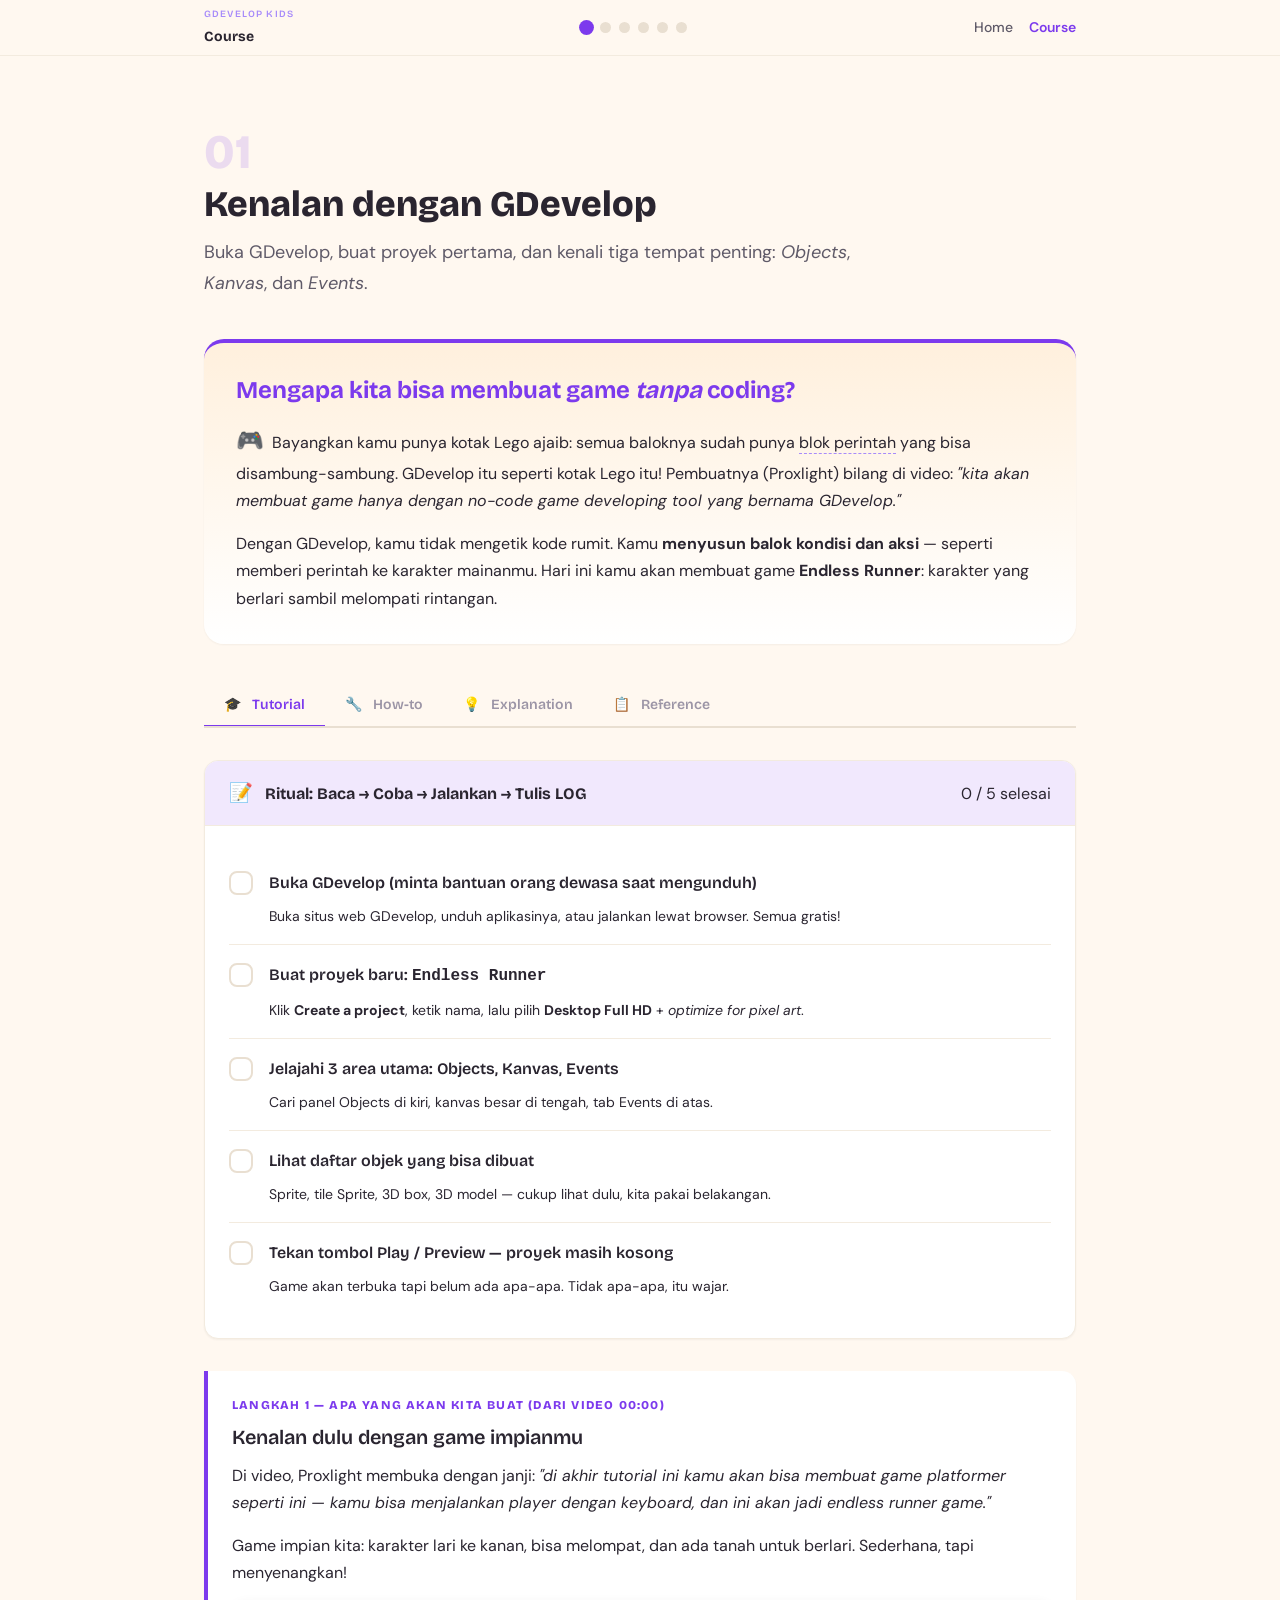
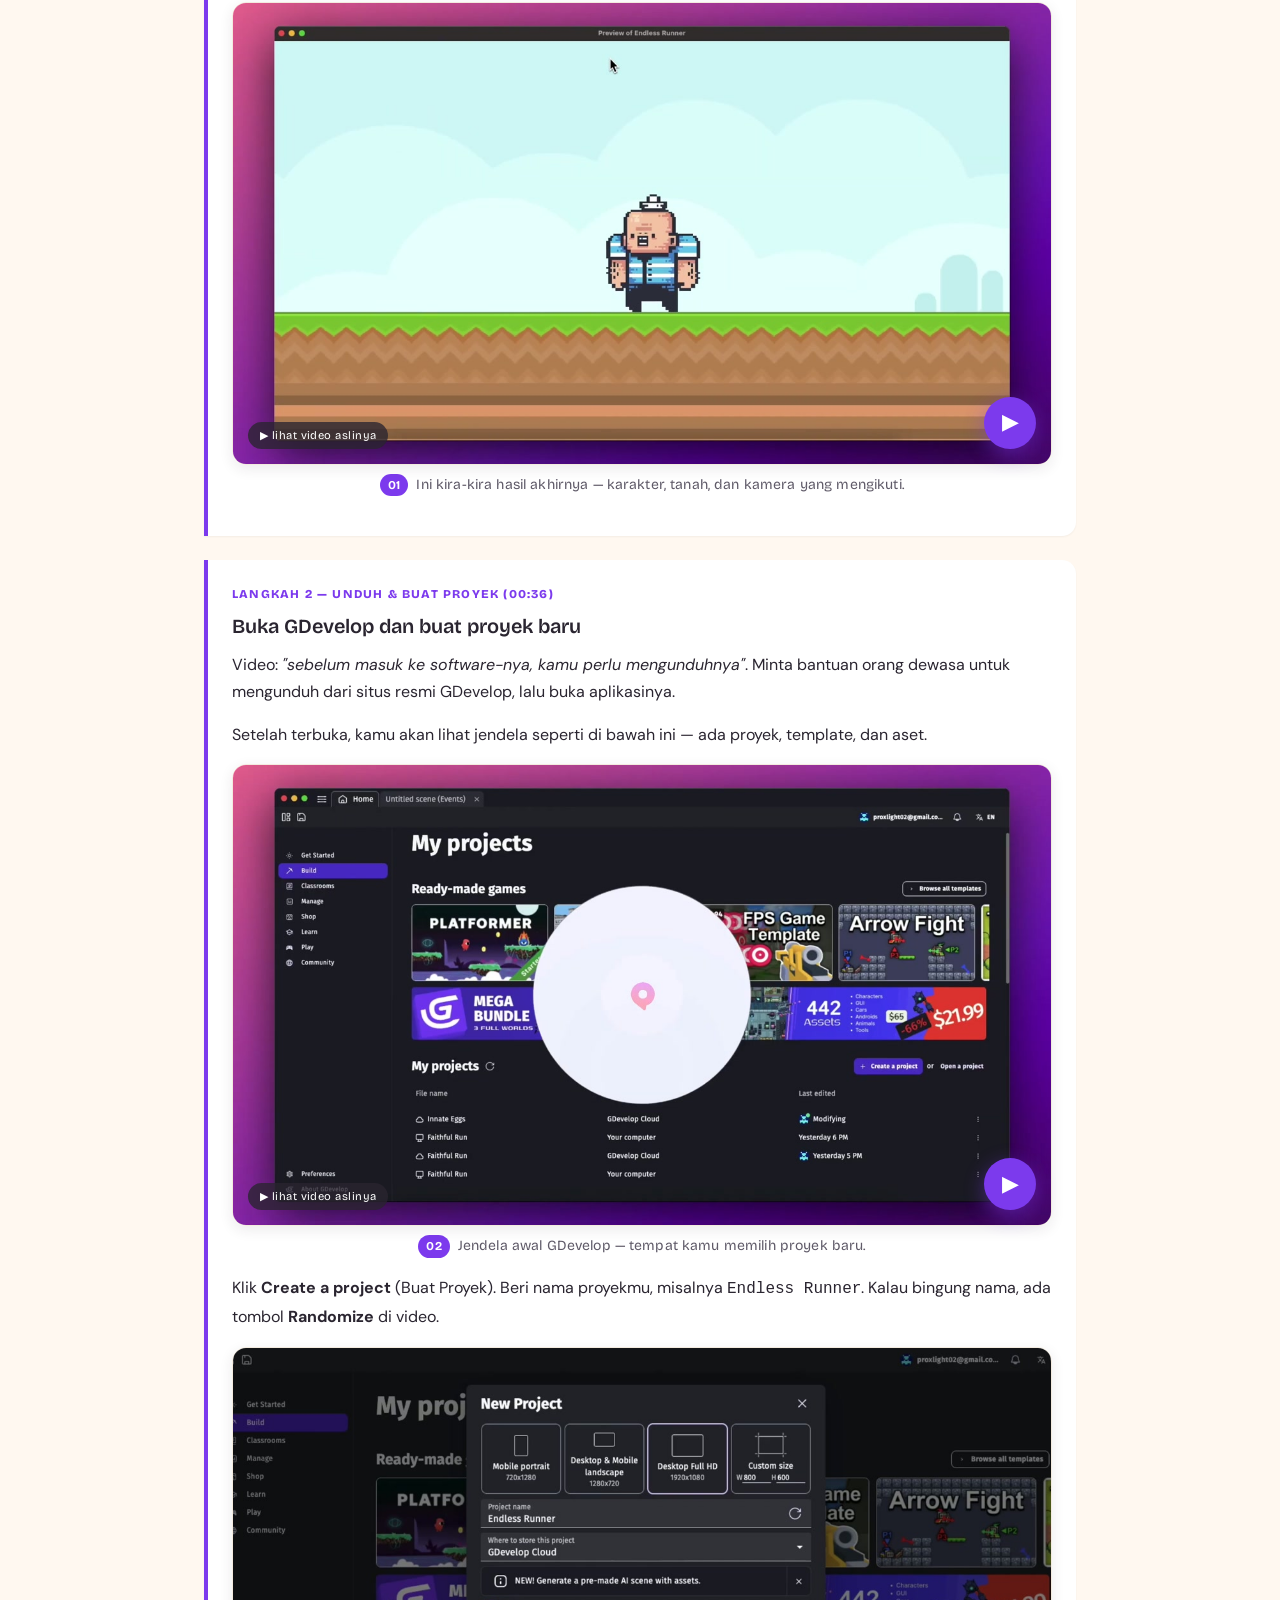
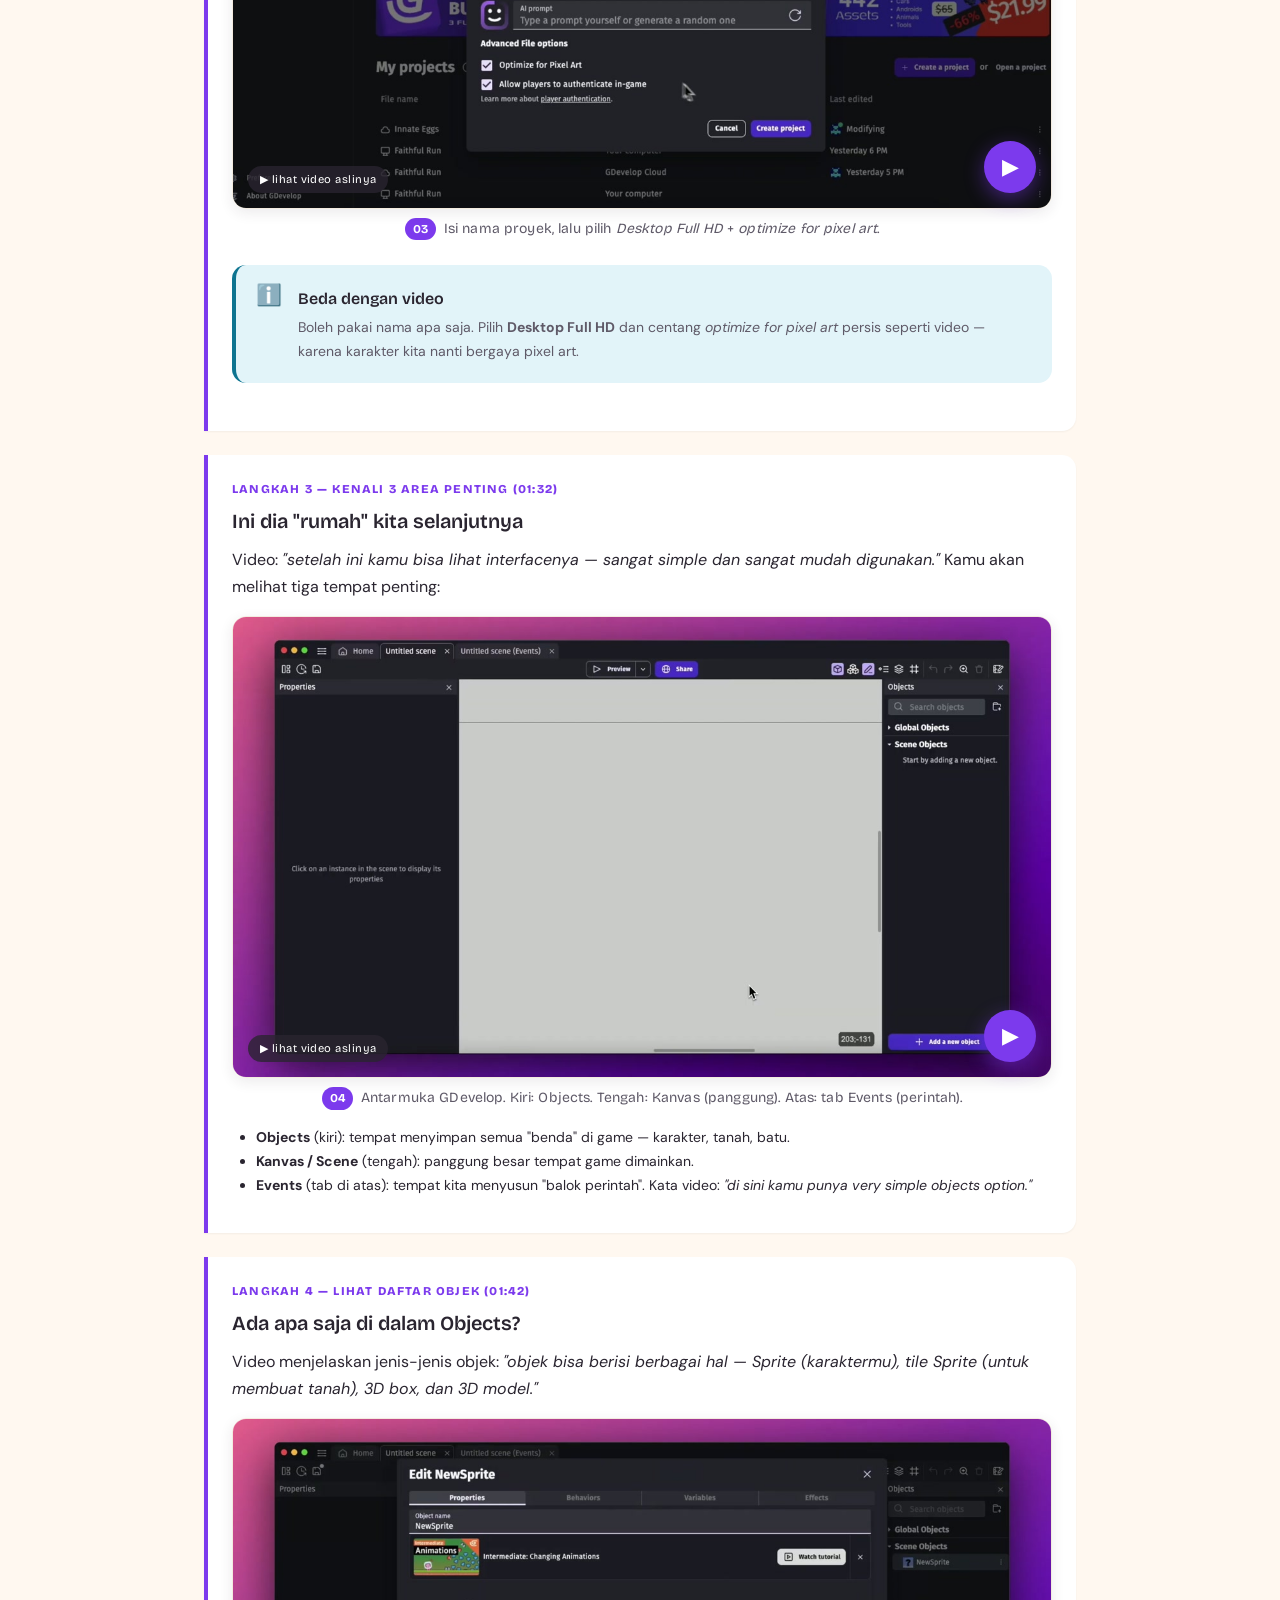
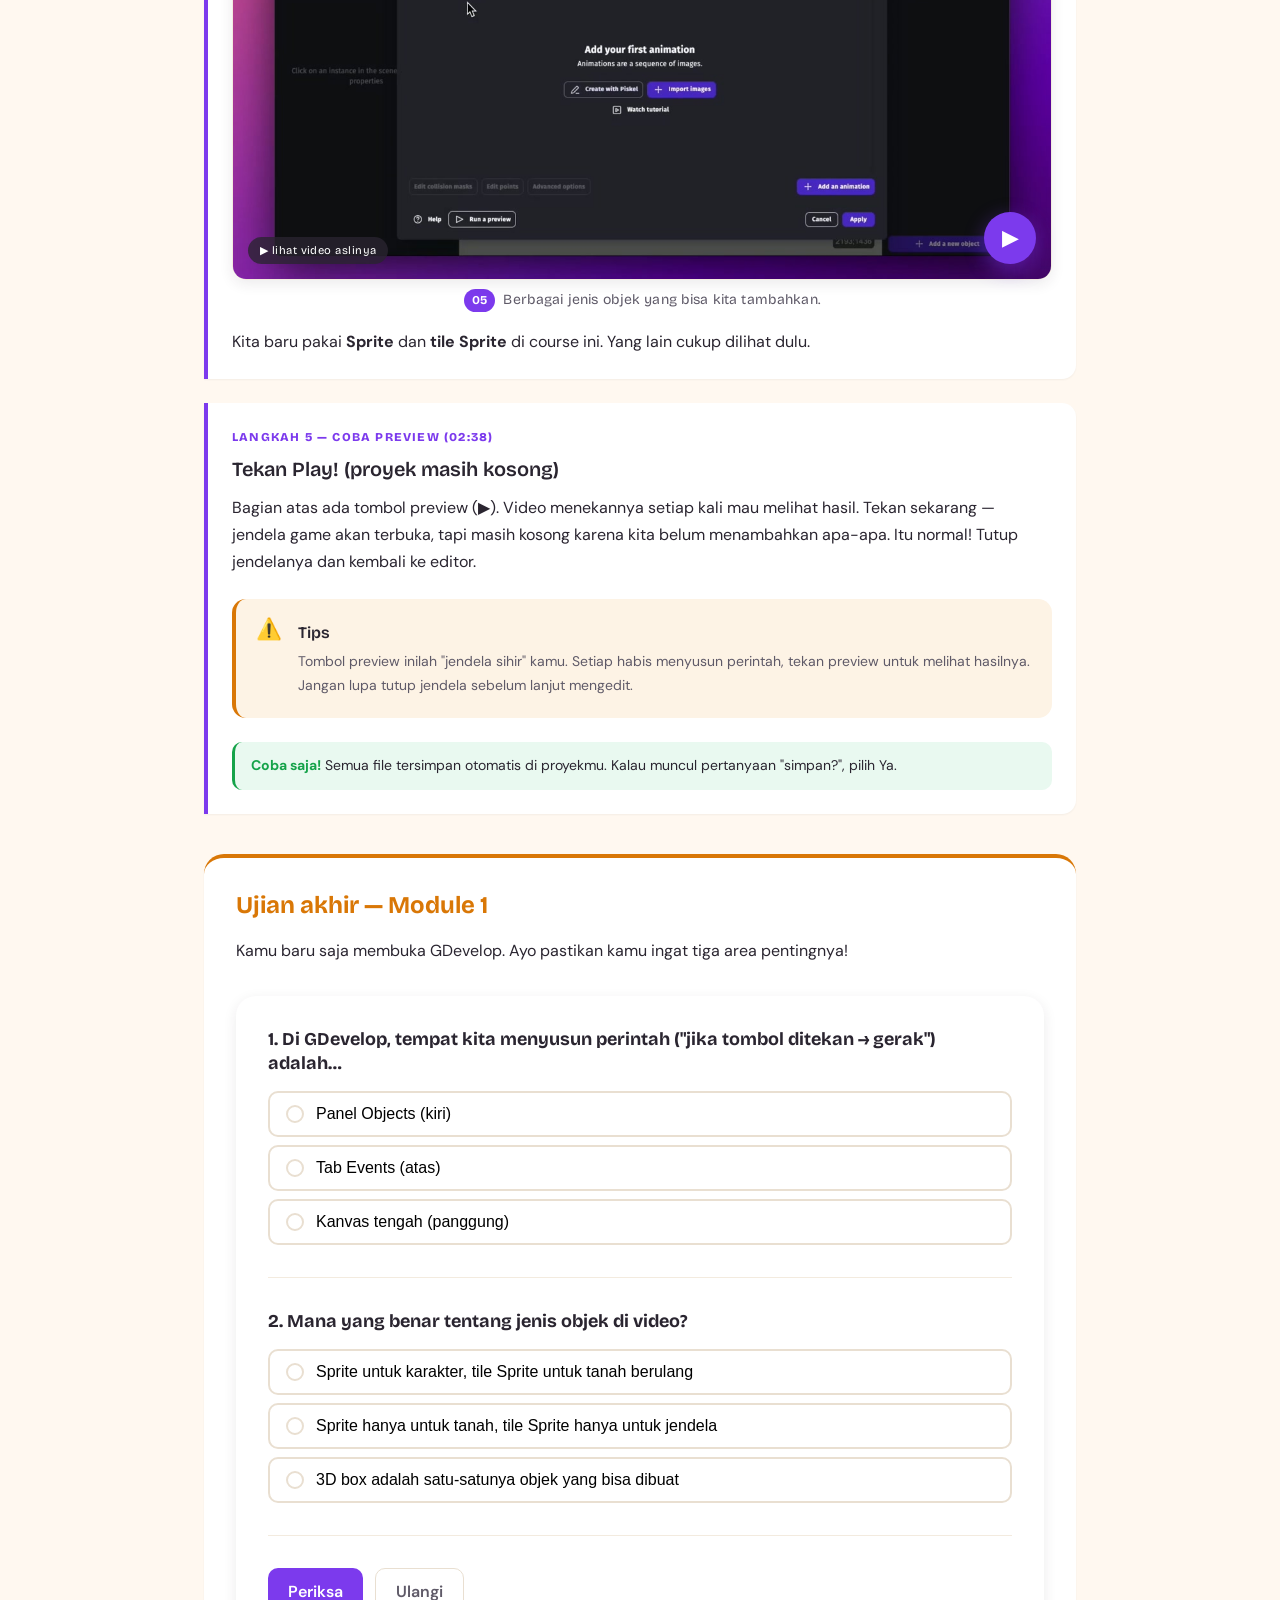
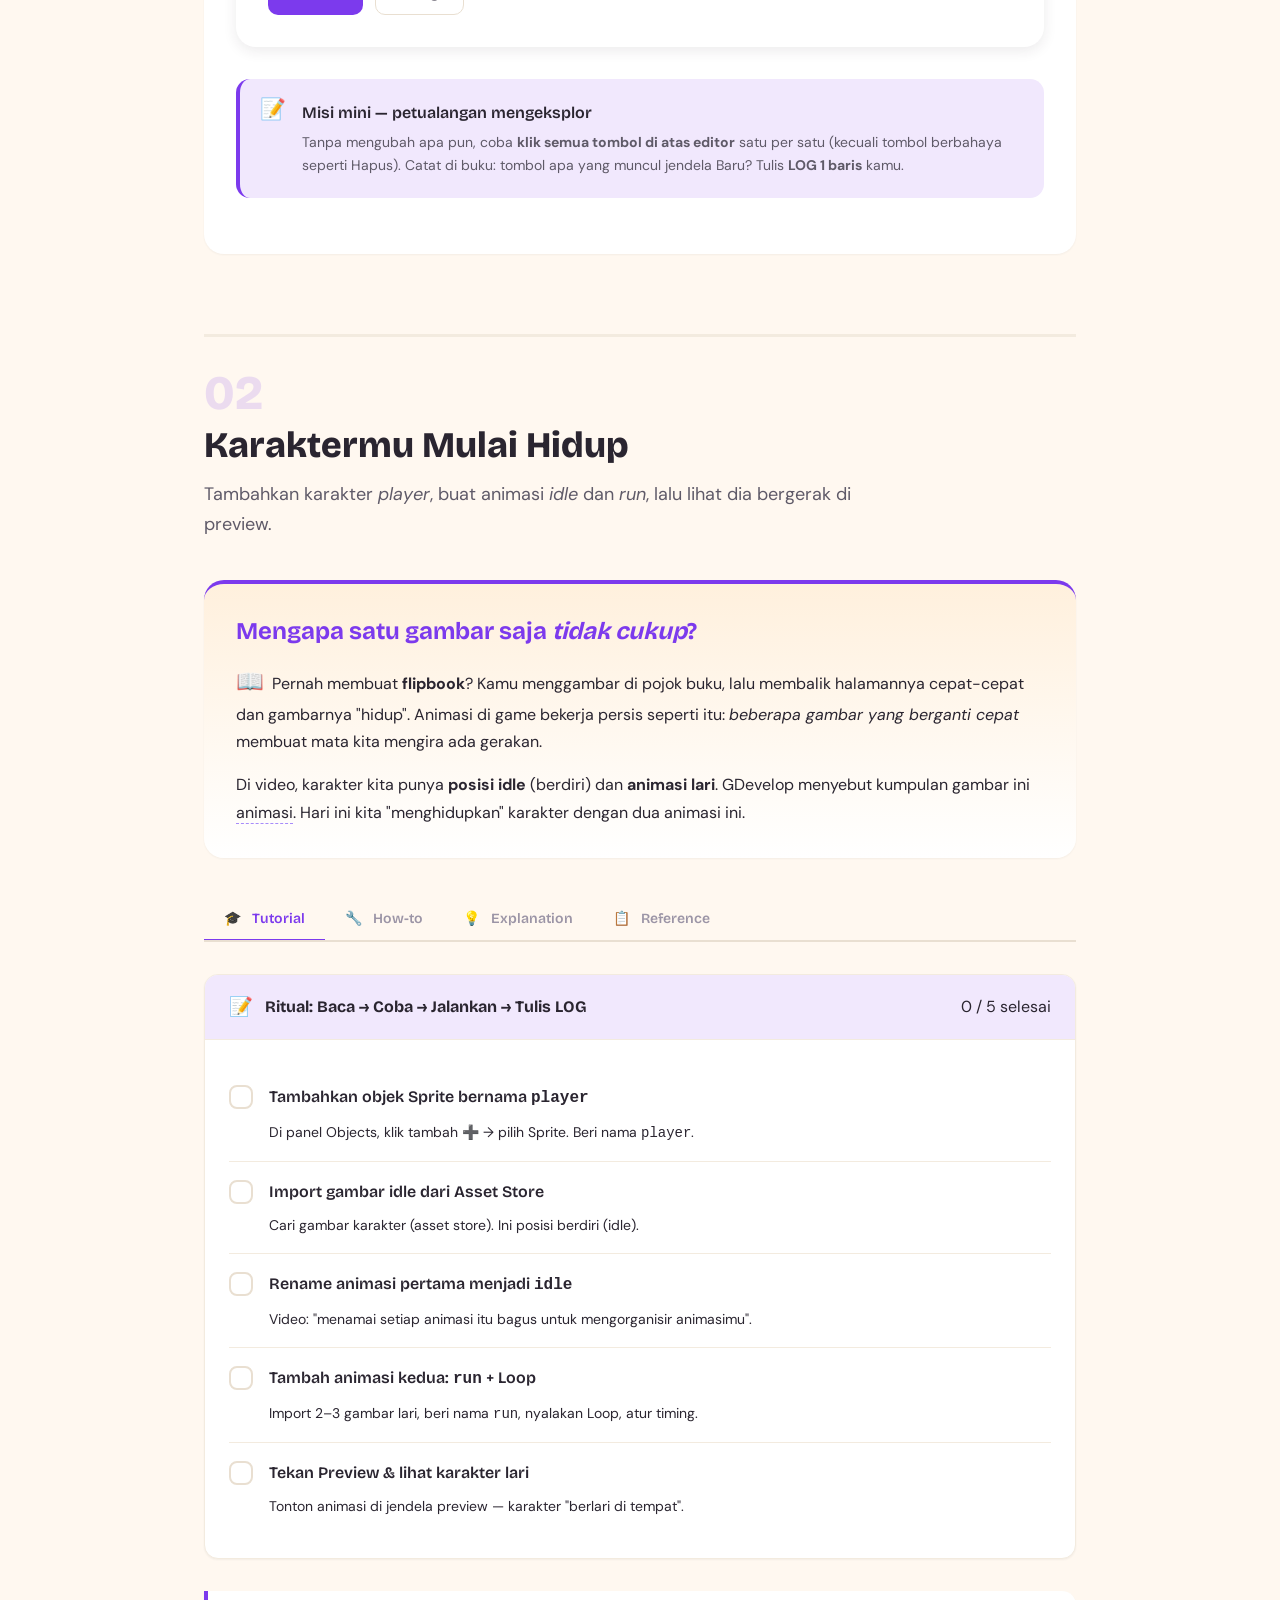
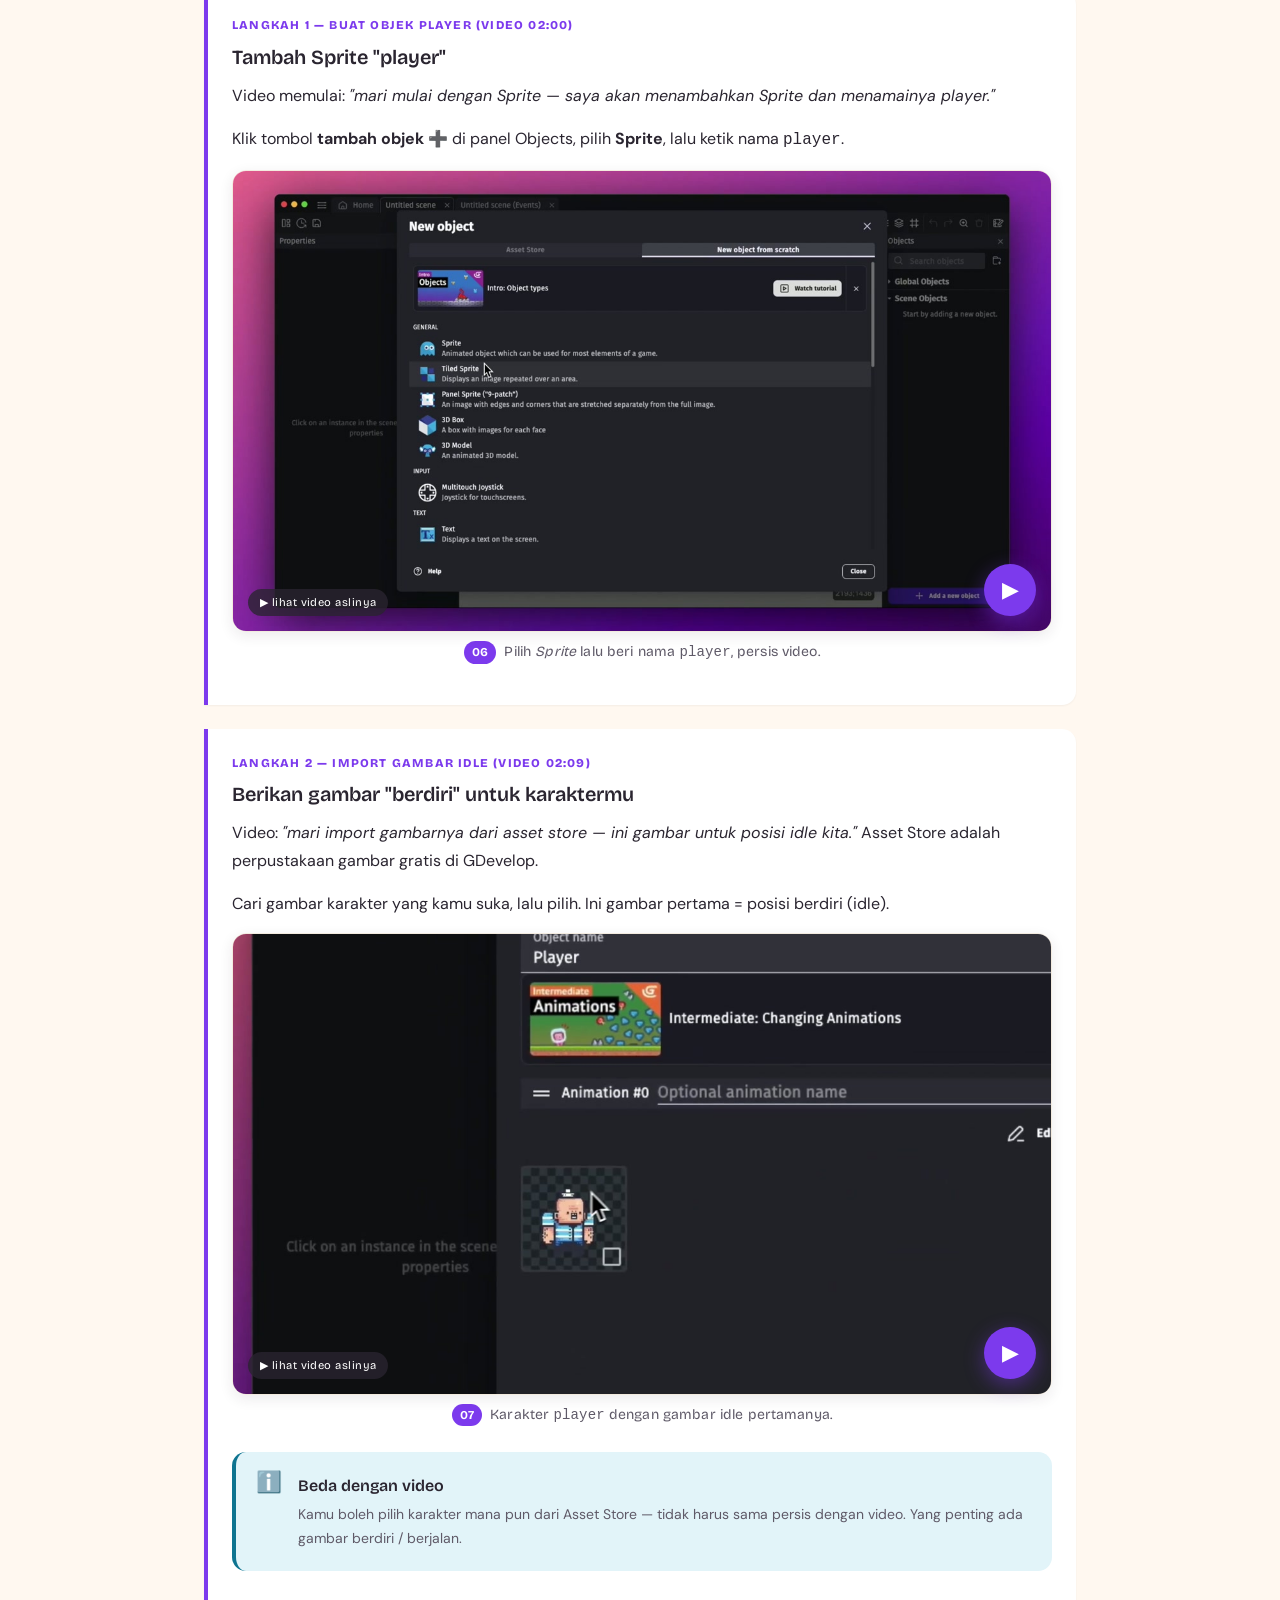
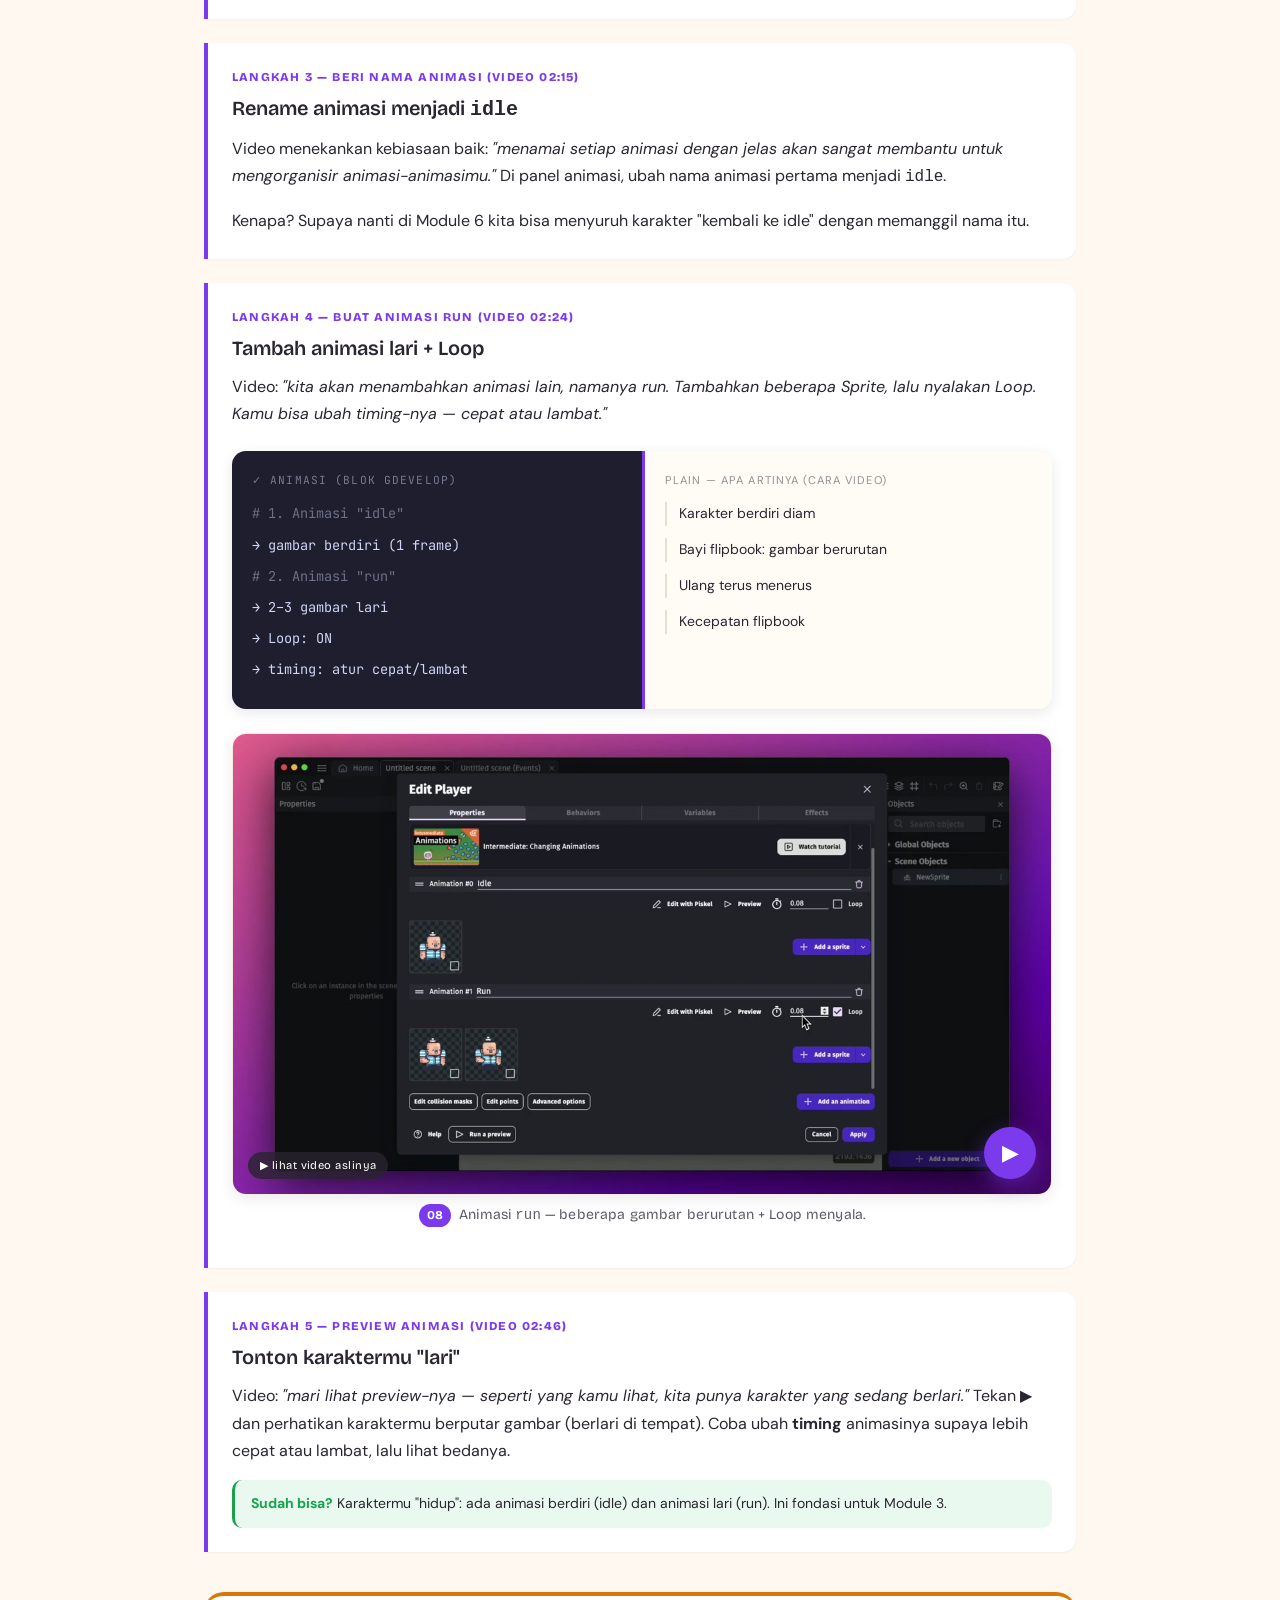
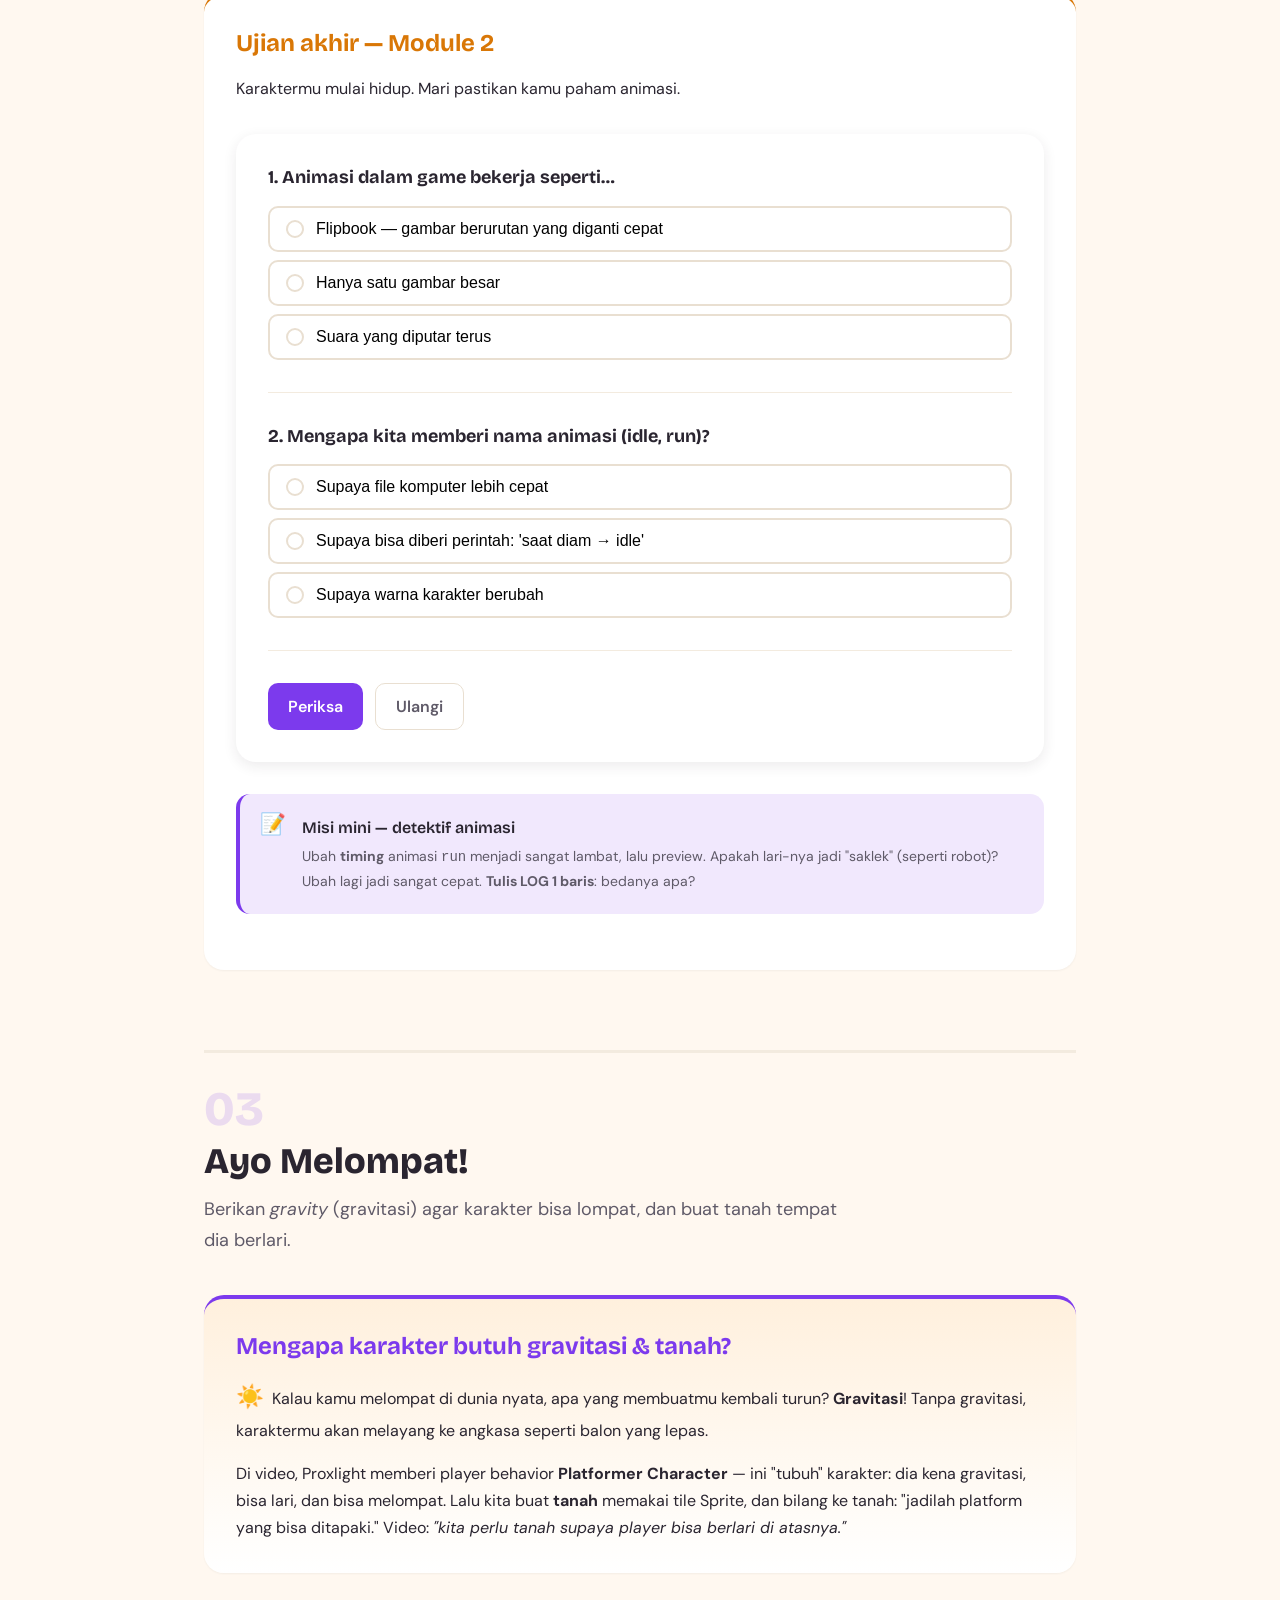
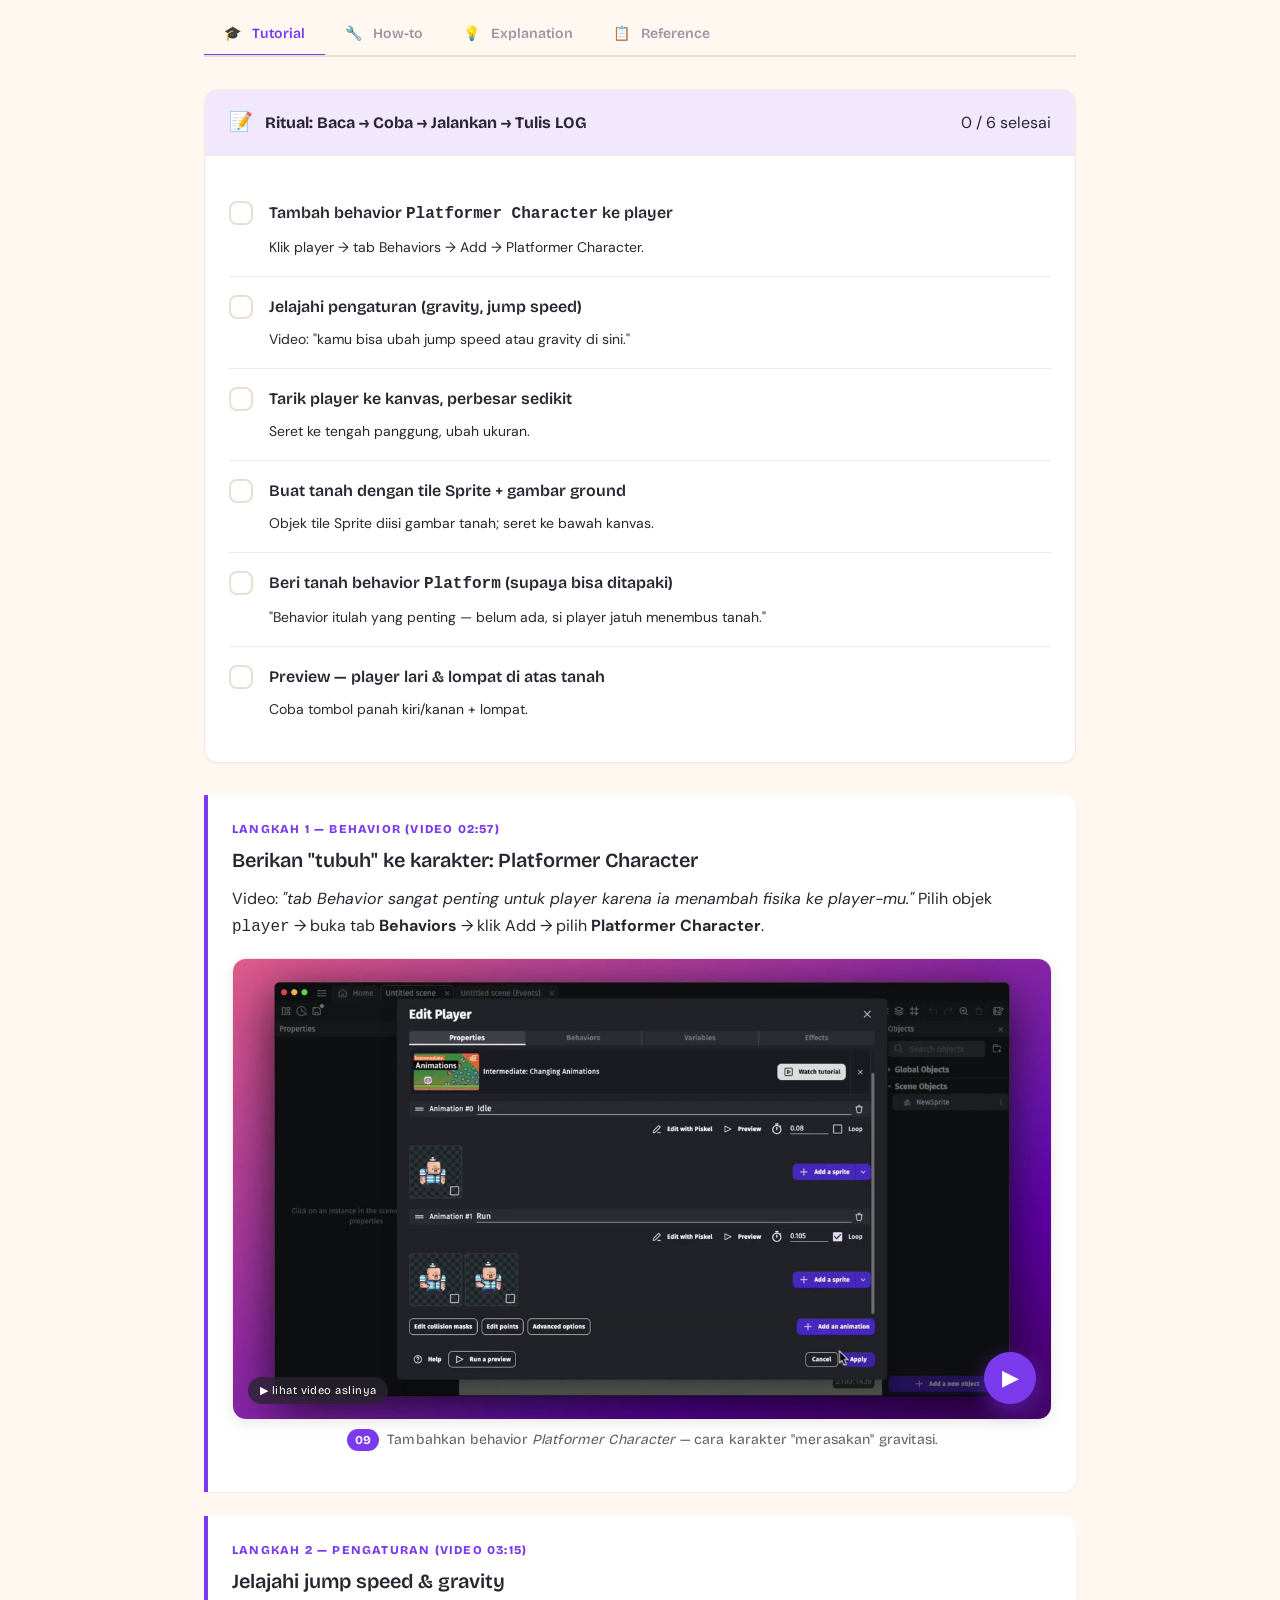
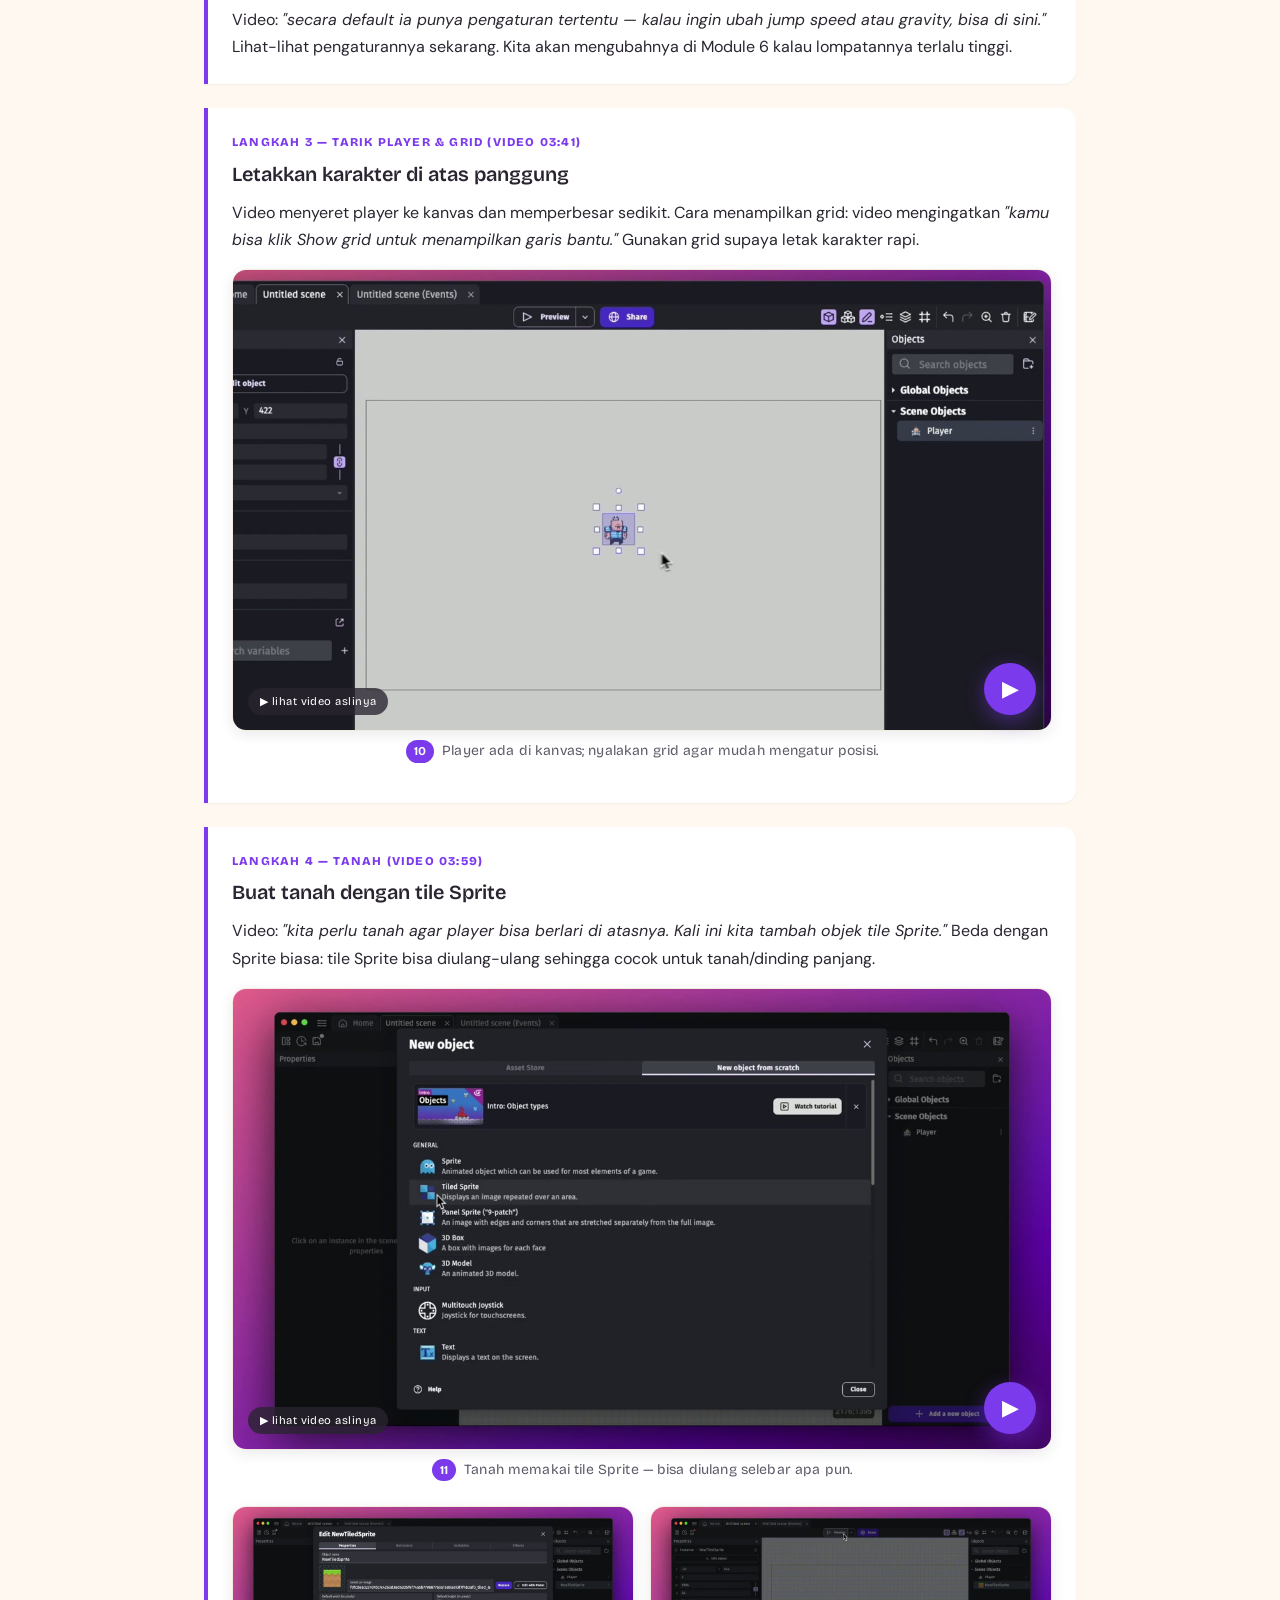
==== course/course.html @ cae71aa5 "GDevelop Endless Runner course for kids (id) — GitHub Pages" ====
<!DOCTYPE html>
<html lang="id">
<head>
  <meta charset="UTF-8">
  <meta name="viewport" content="width=device-width, initial-scale=1.0">
  <title>Buat Game Pertamamu — Petualangan GDevelop (Tanpa Coding!)</title>
  <link rel="preconnect" href="https://fonts.googleapis.com">
  <link rel="preconnect" href="https://fonts.gstatic.com" crossorigin>
  <link href="https://fonts.googleapis.com/css2?family=Bricolage+Grotesque:opsz,wght@12..96,400;12..96,600;12..96,700;12..96,800&family=DM+Sans:ital,wght@0,400;0,500;0,600;0,700;1,400&family=JetBrains+Mono:wght@400;500;700&display=swap" rel="stylesheet">
  <link rel="stylesheet" href="shared.css">
  <style>
    .mascot { display:inline-block; font-size:1.4rem; margin-right:var(--space-2); }
    .fc { font-family:var(--font-mono); font-size:var(--text-xs); background:var(--color-bg-code);
      color:#CBA6F7; padding:2px 6px; border-radius:4px; }
  </style>
</head>
<body>

<nav class="nav">
  <div class="nav-inner">
    <div class="nav-title"><span class="nav-course-label">GDevelop Kids</span><a href="index.html">Course</a></div>
    <div class="nav-dots" role="tablist" aria-label="Navigasi module">
      <a href="#module-1" class="nav-dot active" title="Module 1 — Kenalan dengan GDevelop"></a>
      <a href="#module-2" class="nav-dot" title="Module 2 — Karaktermu Mulai Hidup"></a>
      <a href="#module-3" class="nav-dot" title="Module 3 — Ayo Melompat!"></a>
      <a href="#module-4" class="nav-dot" title="Module 4 — Kamera Ikut Kamu"></a>
      <a href="#module-5" class="nav-dot" title="Module 5 — Tombol Ajaib"></a>
      <a href="#module-6" class="nav-dot" title="Module 6 — Rapi, Pas & Cantik"></a>
    </div>
    <div class="nav-links">
      <a href="index.html">Home</a>
      <a href="course.html" class="current">Course</a>
    </div>
  </div>
</nav>

<main class="page">

  <!-- ══════════════════════════ MODULE 1 ══════════════════════════ -->
  <section class="course-module" id="module-1">
    <header class="page-header">
      <span class="page-number">01</span>
      <h1 class="page-title">Kenalan dengan GDevelop</h1>
      <p class="page-subtitle">Buka GDevelop, buat proyek pertama, dan kenali tiga tempat penting: <em>Objects</em>, <em>Kanvas</em>, dan <em>Events</em>.</p>
    </header>

    <!-- Pembuka "Mengapa…?" -->
    <section class="screen screen-opener">
      <h2 class="screen-heading">Mengapa kita bisa membuat game <em>tanpa</em> coding?</h2>
      <p><span class="mascot">🎮</span>Bayangkan kamu punya kotak Lego ajaib: semua baloknya sudah punya <span class="term" data-def="Perintah siap pakai yang tinggal dihubung-hubungkan seperti balok Lego.">blok perintah</span> yang bisa disambung-sambung. GDevelop itu seperti kotak Lego itu! Pembuatnya (Proxlight) bilang di video: <em>"kita akan membuat game hanya dengan no-code game developing tool yang bernama GDevelop."</em></p>
      <p>Dengan GDevelop, kamu tidak mengetik kode rumit. Kamu <strong>menyusun balok kondisi dan aksi</strong> — seperti memberi perintah ke karakter mainanmu. Hari ini kamu akan membuat game <strong>Endless Runner</strong>: karakter yang berlari sambil melompati rintangan.</p>
    </section>

    <div class="diataxis-tabs">
      <button class="diataxis-tab active" data-panel="panel-tutorial"><span class="tab-icon">&#x1F393;</span> Tutorial</button>
      <button class="diataxis-tab" data-panel="panel-howto"><span class="tab-icon">&#x1F527;</span> How-to</button>
      <button class="diataxis-tab" data-panel="panel-explanation"><span class="tab-icon">&#x1F4A1;</span> Explanation</button>
      <button class="diataxis-tab" data-panel="panel-reference"><span class="tab-icon">&#x1F4CB;</span> Reference</button>
    </div>

    <div id="panel-tutorial" class="diataxis-panel active">
      <div class="hand-on" id="ho-m1">
        <div class="hand-on-header">
          <span class="ha-icon">&#x1F4DD;</span>
          <span class="ha-title">Ritual: Baca &#8594; Coba &#8594; Jalankan &#8594; Tulis LOG</span>
          <span class="ha-progress">0 / 5 selesai</span>
        </div>
        <div class="hand-on-progress-bar" style="width:0%"></div>
        <div class="hand-on-body">
          <div class="hand-on-step">
            <span class="hand-on-check">&#10003;</span>
            <div class="hand-on-content"><h4>Buka GDevelop (minta bantuan orang dewasa saat mengunduh)</h4>
            <p style="font-size:var(--text-sm)">Buka situs web GDevelop, unduh aplikasinya, atau jalankan lewat browser. Semua gratis!</p></div>
          </div>
          <div class="hand-on-step">
            <span class="hand-on-check">&#10003;</span>
            <div class="hand-on-content"><h4>Buat proyek baru: <code>Endless Runner</code></h4>
            <p style="font-size:var(--text-sm)">Klik <strong>Create a project</strong>, ketik nama, lalu pilih <strong>Desktop Full HD</strong> + <em>optimize for pixel art</em>.</p></div>
          </div>
          <div class="hand-on-step">
            <span class="hand-on-check">&#10003;</span>
            <div class="hand-on-content"><h4>Jelajahi 3 area utama: Objects, Kanvas, Events</h4>
            <p style="font-size:var(--text-sm)">Cari panel Objects di kiri, kanvas besar di tengah, tab Events di atas.</p></div>
          </div>
          <div class="hand-on-step">
            <span class="hand-on-check">&#10003;</span>
            <div class="hand-on-content"><h4>Lihat daftar objek yang bisa dibuat</h4>
            <p style="font-size:var(--text-sm)">Sprite, tile Sprite, 3D box, 3D model — cukup lihat dulu, kita pakai belakangan.</p></div>
          </div>
          <div class="hand-on-step">
            <span class="hand-on-check">&#10003;</span>
            <div class="hand-on-content"><h4>Tekan tombol Play / Preview — proyek masih kosong</h4>
            <p style="font-size:var(--text-sm)">Game akan terbuka tapi belum ada apa-apa. Tidak apa-apa, itu wajar.</p></div>
          </div>
        </div>
      </div>

      <div class="tutorial-step">
        <div class="tutorial-step-number">Langkah 1 — apa yang akan kita buat (dari video 00:00)</div>
        <h3>Kenalan dulu dengan game impianmu</h3>
        <p>Di video, Proxlight membuka dengan janji: <em>"di akhir tutorial ini kamu akan bisa membuat game platformer seperti ini — kamu bisa menjalankan player dengan keyboard, dan ini akan jadi endless runner game."</em></p>
        <p>Game impian kita: karakter lari ke kanan, bisa melompat, dan ada tanah untuk berlari. Sederhana, tapi menyenangkan!</p>
        <div class="figure">
          <img src="../original_gdev_assets/m6_final.jpg" data-clip="../original_gdev_assets/clips/m6_final.mp4" alt="Hasil akhir game: karakter lari di game jadi" loading="lazy" width="1280" height="720">
          <figcaption><span class="fig-num">01</span>Ini kira-kira hasil akhirnya — karakter, tanah, dan kamera yang mengikuti.</figcaption>
        </div>
      </div>

      <div class="tutorial-step">
        <div class="tutorial-step-number">Langkah 2 — unduh & buat proyek (00:36)</div>
        <h3>Buka GDevelop dan buat proyek baru</h3>
        <p>Video: <em>"sebelum masuk ke software-nya, kamu perlu mengunduhnya"</em>. Minta bantuan orang dewasa untuk mengunduh dari situs resmi GDevelop, lalu buka aplikasinya.</p>
        <p>Setelah terbuka, kamu akan lihat jendela seperti di bawah ini — ada proyek, template, dan aset.</p>
        <div class="figure">
          <img src="../original_gdev_assets/m1_app_window.jpg" data-clip="../original_gdev_assets/clips/m1_app_window.mp4" alt="Jendela awal GDevelop menampilkan proyek dan template" loading="lazy" width="1280" height="720">
          <figcaption><span class="fig-num">02</span>Jendela awal GDevelop — tempat kamu memilih proyek baru.</figcaption>
        </div>
        <p>Klik <strong>Create a project</strong> (Buat Proyek). Beri nama proyekmu, misalnya <code>Endless Runner</code>. Kalau bingung nama, ada tombol <strong>Randomize</strong> di video.</p>
        <div class="figure">
          <img src="../original_gdev_assets/m1_create_form.jpg" data-clip="../original_gdev_assets/clips/m1_create_form.mp4" alt="Form membuat proyek baru dengan pilihan Desktop Full HD" loading="lazy" width="1280" height="720">
          <figcaption><span class="fig-num">03</span>Isi nama proyek, lalu pilih <em>Desktop Full HD</em> + <em>optimize for pixel art</em>.</figcaption>
        </div>
        <div class="callout callout-info"><span class="callout-icon">&#x2139;&#xFE0F;</span><div class="callout-content">
          <span class="callout-title">Beda dengan video</span>
          <p>Boleh pakai nama apa saja. Pilih <strong>Desktop Full HD</strong> dan centang <em>optimize for pixel art</em> persis seperti video — karena karakter kita nanti bergaya pixel art.</p></div>
        </div>
      </div>

      <div class="tutorial-step">
        <div class="tutorial-step-number">Langkah 3 — kenali 3 area penting (01:32)</div>
        <h3>Ini dia "rumah" kita selanjutnya</h3>
        <p>Video: <em>"setelah ini kamu bisa lihat interfacenya — sangat simple dan sangat mudah digunakan."</em> Kamu akan melihat tiga tempat penting:</p>
        <div class="figure">
          <img src="../original_gdev_assets/m1_editor.jpg" data-clip="../original_gdev_assets/clips/m1_editor.mp4" alt="Antarmuka GDevelop: Objects, Kanvas, Events" loading="lazy" width="1280" height="720">
          <figcaption><span class="fig-num">04</span>Antarmuka GDevelop. Kiri: Objects. Tengah: Kanvas (panggung). Atas: tab Events (perintah).</figcaption>
        </div>
        <ul style="margin:var(--space-3) 0 var(--space-3) var(--space-6);font-size:var(--text-sm)">
          <li><strong>Objects</strong> (kiri): tempat menyimpan semua "benda" di game — karakter, tanah, batu.</li>
          <li><strong>Kanvas / Scene</strong> (tengah): panggung besar tempat game dimainkan.</li>
          <li><strong>Events</strong> (tab di atas): tempat kita menyusun "balok perintah". Kata video: <em>"di sini kamu punya very simple objects option."</em></li>
        </ul>
      </div>

      <div class="tutorial-step">
        <div class="tutorial-step-number">Langkah 4 — lihat daftar objek (01:42)</div>
        <h3>Ada apa saja di dalam Objects?</h3>
        <p>Video menjelaskan jenis-jenis objek: <em>"objek bisa berisi berbagai hal — Sprite (karaktermu), tile Sprite (untuk membuat tanah), 3D box, dan 3D model."</em></p>
        <div class="figure">
          <img src="../original_gdev_assets/m1_objects_types.jpg" data-clip="../original_gdev_assets/clips/m1_objects_types.mp4" alt="Daftar objek: Sprite, tile Sprite, 3D box, 3D model" loading="lazy" width="1280" height="720">
          <figcaption><span class="fig-num">05</span>Berbagai jenis objek yang bisa kita tambahkan.</figcaption>
        </div>
        <p>Kita baru pakai <strong>Sprite</strong> dan <strong>tile Sprite</strong> di course ini. Yang lain cukup dilihat dulu.</p>
      </div>

      <div class="tutorial-step">
        <div class="tutorial-step-number">Langkah 5 — coba preview (02:38)</div>
        <h3>Tekan Play! (proyek masih kosong)</h3>
        <p>Bagian atas ada tombol preview (▶). Video menekannya setiap kali mau melihat hasil. Tekan sekarang — jendela game akan terbuka, tapi masih kosong karena kita belum menambahkan apa-apa. Itu normal! Tutup jendelanya dan kembali ke editor.</p>
        <div class="callout callout-warning"><span class="callout-icon">&#x26A0;&#xFE0F;</span><div class="callout-content">
          <span class="callout-title">Tips</span>
          <p>Tombol preview inilah "jendela sihir" kamu. Setiap habis menyusun perintah, tekan preview untuk melihat hasilnya. Jangan lupa tutup jendela sebelum lanjut mengedit.</p></div>
        </div>
        <div class="expected-result"><strong>Coba saja!</strong> Semua file tersimpan otomatis di proyekmu. Kalau muncul pertanyaan "simpan?", pilih Ya.</div>
      </div>
    </div>

    <!-- ===== HOW-TO ===== -->
    <div id="panel-howto" class="diataxis-panel">
      <div class="howto-recipe"><h3>Resep: buka proyek GDevelop</h3>
        <ol class="howto-list">
          <li>Buka aplikasi/browser GDevelop.</li>
          <li>Klik <strong>Create a project</strong> → isi nama.</li>
          <li>Pilih <strong>Desktop Full HD</strong> → centang <em>optimize for pixel art</em>.</li>
          <li>Klik <strong>Create project</strong>.</li>
          <li>Tekan ▶ untuk preview (belum ada apa-apa, wajar).</li>
        </ol>
      </div>
      <div class="howto-recipe"><h3>Berhenti saat bingung</h3>
        <p>Kalau jendela GDevelop tiba-tiba aneh: tutup jendela preview, klik area Objects, dan cari tombol ▶ lagi. Galau itu biasa, semua pembuat game pernah mengalaminya!</p>
      </div>
    </div>

    <!-- ===== EXPLANATION ===== -->
    <div id="panel-explanation" class="diataxis-panel">
      <h2>Mengapa ini bekerja</h2>
      <p>GDevelop adalah <strong>engine game tanpa kode</strong>. Alih-alih menulis <span class="term" data-def="Baris perintah yang dibaca komputer untuk melakukan sesuatu.">kode</span>, kamu menyusun <strong>kondisi</strong> ("jika tombol kanan ditekan") dan <strong>aksi</strong> ("gerakkan karakter ke kanan"). Konsep ini dipakai semua game, dan ada di tab <strong>Events</strong>.</p>
      <p>Video menekankan tiga hal bisa dilakukan hanya dengan klik dan seret: buat objek, atur gambar, dan hubungkan perintah — semuanya tanpa mengetik kode.</p>
    </div>

    <!-- ===== REFERENCE ===== -->
    <div id="panel-reference" class="diataxis-panel">
      <h2>Referensi cepat — kata-kata penting</h2>
      <table class="ref-table">
        <tr><th>Kata</th><th>Artinya (bahasa sehari-hari)</th></tr>
        <tr><td><code>Sprite</code></td><td>Gambar karakter/benda bergerak</td></tr>
        <tr><td><code>tile Sprite</code></td><td>Gambar yang bisa diulang untuk membuat tanah/dinding</td></tr>
        <tr><td><code>Scene / Kanvas</code></td><td>Panggung tempat game dimainkan</td></tr>
        <tr><td><code>Objects</code></td><td>Tempat menyimpan benda-benda game</td></tr>
        <tr><td><code>Events</code></td><td>Tab tempat menyusun perintah kondisi → aksi</td></tr>
        <tr><td><code>Preview</code></td><td>Tombol ▶ untuk mencoba menjalankan game</td></tr>
      </table>
    </div>

    <!-- ===== UJIAN AKHIR ===== -->
    <section class="screen screen-exam">
      <h2 class="screen-heading">Ujian akhir — Module 1</h2>
      <p>Kamu baru saja membuka GDevelop. Ayo pastikan kamu ingat tiga area pentingnya!</p>
      <div class="quiz-container" id="quiz-m1">
        <div class="quiz-question-block" data-correct="b"
             data-explanation-right="Betul! Kiri = tempat menyimpan benda (Objects), tengah = panggung (Kanvas), dan atas = tempat perintah (Events). Ini rumah kita selama 6 pelajaran."
             data-explanation-wrong="Belum tepat. Coba ingat kembali posisi tiga area di video: Objects di kiri, Kanvas di tengah, Events di atas.">
          <h4 class="quiz-question">1. Di GDevelop, tempat kita menyusun perintah ("jika tombol ditekan → gerak") adalah…</h4>
          <div class="quiz-options">
            <button class="quiz-option" data-value="a"><div class="quiz-option-radio"></div><span>Panel Objects (kiri)</span></button>
            <button class="quiz-option" data-value="b"><div class="quiz-option-radio"></div><span>Tab Events (atas)</span></button>
            <button class="quiz-option" data-value="c"><div class="quiz-option-radio"></div><span>Kanvas tengah (panggung)</span></button>
          </div>
          <div class="quiz-feedback"></div>
        </div>
        <div class="quiz-question-block" data-correct="a"
             data-explanation-right="Benar! Poster itu analogi yang bagus: Sprite untuk karakter, tile Sprite untuk tanah yang berulang. Video menyebut keduanya sebagai jenis objek yang bisa ditambahkan."
             data-explanation-wrong="Hampir. Ingat video: Sprite = karakter, tile Sprite = tanah berulang. Keduanya ada di pilihan yang lebih lengkap.">
          <h4 class="quiz-question">2. Mana yang benar tentang jenis objek di video?</h4>
          <div class="quiz-options">
            <button class="quiz-option" data-value="a"><div class="quiz-option-radio"></div><span>Sprite untuk karakter, tile Sprite untuk tanah berulang</span></button>
            <button class="quiz-option" data-value="b"><div class="quiz-option-radio"></div><span>Sprite hanya untuk tanah, tile Sprite hanya untuk jendela</span></button>
            <button class="quiz-option" data-value="c"><div class="quiz-option-radio"></div><span>3D box adalah satu-satunya objek yang bisa dibuat</span></button>
          </div>
          <div class="quiz-feedback"></div>
        </div>
        <div class="quiz-controls">
          <button class="btn btn-primary quiz-check-btn">Periksa</button>
          <button class="btn btn-ghost quiz-reset-btn">Ulangi</button>
        </div>
      </div>
      <div class="callout callout-accent"><span class="callout-icon">&#x1F4DD;</span><div class="callout-content">
        <span class="callout-title">Misi mini — petualangan mengeksplor</span>
        <p>Tanpa mengubah apa pun, coba <strong>klik semua tombol di atas editor</strong> satu per satu (kecuali tombol berbahaya seperti Hapus). Catat di buku: tombol apa yang muncul jendela Baru? Tulis <strong>LOG 1 baris</strong> kamu.</p></div>
      </div>
    </section>
  </section>

  <!-- ══════════════════════════ MODULE 2 ══════════════════════════ -->
  <section class="course-module" id="module-2">
    <header class="page-header">
      <span class="page-number">02</span>
      <h1 class="page-title">Karaktermu Mulai Hidup</h1>
      <p class="page-subtitle">Tambahkan karakter <em>player</em>, buat animasi <em>idle</em> dan <em>run</em>, lalu lihat dia bergerak di preview.</p>
    </header>

    <section class="screen screen-opener">
      <h2 class="screen-heading">Mengapa satu gambar saja <em>tidak cukup</em>?</h2>
      <p><span class="mascot">📖</span>Pernah membuat <strong>flipbook</strong>? Kamu menggambar di pojok buku, lalu membalik halamannya cepat-cepat dan gambarnya "hidup". Animasi di game bekerja persis seperti itu: <em>beberapa gambar yang berganti cepat</em> membuat mata kita mengira ada gerakan.</p>
      <p>Di video, karakter kita punya <strong>posisi idle</strong> (berdiri) dan <strong>animasi lari</strong>. GDevelop menyebut kumpulan gambar ini <span class="term" data-def="Kumpulan gambar yang dijalankan berurutan supaya terlihat bergerak — seperti flipbook.">animasi</span>. Hari ini kita "menghidupkan" karakter dengan dua animasi ini.</p>
    </section>

    <div class="diataxis-tabs">
      <button class="diataxis-tab active" data-panel="panel-tutorial"><span class="tab-icon">&#x1F393;</span> Tutorial</button>
      <button class="diataxis-tab" data-panel="panel-howto"><span class="tab-icon">&#x1F527;</span> How-to</button>
      <button class="diataxis-tab" data-panel="panel-explanation"><span class="tab-icon">&#x1F4A1;</span> Explanation</button>
      <button class="diataxis-tab" data-panel="panel-reference"><span class="tab-icon">&#x1F4CB;</span> Reference</button>
    </div>

    <div id="panel-tutorial" class="diataxis-panel active">
      <div class="hand-on" id="ho-m2">
        <div class="hand-on-header">
          <span class="ha-icon">&#x1F4DD;</span>
          <span class="ha-title">Ritual: Baca &#8594; Coba &#8594; Jalankan &#8594; Tulis LOG</span>
          <span class="ha-progress">0 / 5 selesai</span>
        </div>
        <div class="hand-on-progress-bar" style="width:0%"></div>
        <div class="hand-on-body">
          <div class="hand-on-step">
            <span class="hand-on-check">&#10003;</span>
            <div class="hand-on-content"><h4>Tambahkan objek Sprite bernama <code>player</code></h4>
            <p style="font-size:var(--text-sm)">Di panel Objects, klik tambah ➕ → pilih Sprite. Beri nama <code>player</code>.</p></div>
          </div>
          <div class="hand-on-step">
            <span class="hand-on-check">&#10003;</span>
            <div class="hand-on-content"><h4>Import gambar idle dari Asset Store</h4>
            <p style="font-size:var(--text-sm)">Cari gambar karakter (asset store). Ini posisi berdiri (idle).</p></div>
          </div>
          <div class="hand-on-step">
            <span class="hand-on-check">&#10003;</span>
            <div class="hand-on-content"><h4>Rename animasi pertama menjadi <code>idle</code></h4>
            <p style="font-size:var(--text-sm)">Video: "menamai setiap animasi itu bagus untuk mengorganisir animasimu".</p></div>
          </div>
          <div class="hand-on-step">
            <span class="hand-on-check">&#10003;</span>
            <div class="hand-on-content"><h4>Tambah animasi kedua: <code>run</code> + Loop</h4>
            <p style="font-size:var(--text-sm)">Import 2–3 gambar lari, beri nama <code>run</code>, nyalakan Loop, atur timing.</p></div>
          </div>
          <div class="hand-on-step">
            <span class="hand-on-check">&#10003;</span>
            <div class="hand-on-content"><h4>Tekan Preview &amp; lihat karakter lari</h4>
            <p style="font-size:var(--text-sm)">Tonton animasi di jendela preview — karakter "berlari di tempat".</p></div>
          </div>
        </div>
      </div>

      <div class="tutorial-step">
        <div class="tutorial-step-number">Langkah 1 — buat objek player (video 02:00)</div>
        <h3>Tambah Sprite "player"</h3>
        <p>Video memulai: <em>"mari mulai dengan Sprite — saya akan menambahkan Sprite dan menamainya player."</em></p>
        <p>Klik tombol <strong>tambah objek</strong> ➕ di panel Objects, pilih <strong>Sprite</strong>, lalu ketik nama <code>player</code>.</p>
        <div class="figure">
          <img src="../original_gdev_assets/m1_objects_panel.jpg" data-clip="../original_gdev_assets/clips/m1_objects_panel.mp4" alt="Menu tambah objek di GDevelop" loading="lazy" width="1280" height="720">
          <figcaption><span class="fig-num">06</span>Pilih <em>Sprite</em> lalu beri nama <code>player</code>, persis video.</figcaption>
        </div>
      </div>

      <div class="tutorial-step">
        <div class="tutorial-step-number">Langkah 2 — import gambar idle (video 02:09)</div>
        <h3>Berikan gambar "berdiri" untuk karaktermu</h3>
        <p>Video: <em>"mari import gambarnya dari asset store — ini gambar untuk posisi idle kita."</em> Asset Store adalah perpustakaan gambar gratis di GDevelop.</p>
        <p>Cari gambar karakter yang kamu suka, lalu pilih. Ini gambar pertama = posisi berdiri (idle).</p>
        <div class="figure">
          <img src="../original_gdev_assets/m2_idle_image.jpg" data-clip="../original_gdev_assets/clips/m2_idle_image.mp4" alt="Sprite player dengan gambar idle" loading="lazy" width="1280" height="720">
          <figcaption><span class="fig-num">07</span>Karakter <code>player</code> dengan gambar idle pertamanya.</figcaption>
        </div>
        <div class="callout callout-info"><span class="callout-icon">&#x2139;&#xFE0F;</span><div class="callout-content">
          <span class="callout-title">Beda dengan video</span>
          <p>Kamu boleh pilih karakter mana pun dari Asset Store — tidak harus sama persis dengan video. Yang penting ada gambar berdiri / berjalan.</p></div>
        </div>
      </div>

      <div class="tutorial-step">
        <div class="tutorial-step-number">Langkah 3 — beri nama animasi (video 02:15)</div>
        <h3>Rename animasi menjadi <code>idle</code></h3>
        <p>Video menekankan kebiasaan baik: <em>"menamai setiap animasi dengan jelas akan sangat membantu untuk mengorganisir animasi-animasimu."</em> Di panel animasi, ubah nama animasi pertama menjadi <code>idle</code>.</p>
        <p>Kenapa? Supaya nanti di Module 6 kita bisa menyuruh karakter "kembali ke idle" dengan memanggil nama itu.</p>
      </div>

      <div class="tutorial-step">
        <div class="tutorial-step-number">Langkah 4 — buat animasi run (video 02:24)</div>
        <h3>Tambah animasi lari + Loop</h3>
        <p>Video: <em>"kita akan menambahkan animasi lain, namanya run. Tambahkan beberapa Sprite, lalu nyalakan Loop. Kamu bisa ubah timing-nya — cepat atau lambat."</em></p>
        <div class="translate-block step-core" style="display:grid;grid-template-columns:1fr 1fr;gap:0;border-radius:14px;overflow:hidden;box-shadow:0 4px 14px rgba(0,0,0,0.09);margin:1.5rem 0">
          <div style="background:#1E1E2E;color:#CDD6F4;padding:1.25rem;font-family:var(--font-mono);font-size:0.85rem;line-height:1.7">
            <div style="font-size:0.7rem;text-transform:uppercase;letter-spacing:0.1em;opacity:0.5;margin-bottom:0.75rem">✓ Animasi (blok GDevelop)</div>
            <div class="code-line"><span class="code-comment"># 1. Animasi "idle"</span></div>
            <div class="code-line">→ gambar berdiri (1 frame)</div>
            <div class="code-line"></div>
            <div class="code-line"><span class="code-comment"># 2. Animasi "run"</span></div>
            <div class="code-line">→ 2–3 gambar lari</div>
            <div class="code-line">→ Loop: ON</div>
            <div class="code-line">→ timing: atur cepat/lambat</div>
          </div>
          <div style="background:#FFFBF5;padding:1.25rem;font-size:0.875rem;line-height:1.7;border-left:3px solid #7C3AED">
            <div style="font-size:0.7rem;text-transform:uppercase;letter-spacing:0.1em;opacity:0.5;margin-bottom:0.75rem">PLAIN — apa artinya (cara video)</div>
            <div class="tl" style="margin-bottom:0.75rem;padding-left:0.75rem;border-left:2px solid #E9DFD1">Karakter berdiri diam</div>
            <div class="tl" style="margin-bottom:0.75rem;padding-left:0.75rem;border-left:2px solid #E9DFD1">Bayi flipbook: gambar berurutan</div>
            <div class="tl" style="margin-bottom:0.75rem;padding-left:0.75rem;border-left:2px solid #E9DFD1">Ulang terus menerus</div>
            <div class="tl" style="margin-bottom:0.75rem;padding-left:0.75rem;border-left:2px solid #E9DFD1">Kecepatan flipbook</div>
          </div>
        </div>
        <div class="figure">
          <img src="../original_gdev_assets/m2_run_anim.jpg" data-clip="../original_gdev_assets/clips/m2_run_anim.mp4" alt="Animasi run dengan banyak frame dan opsi Loop" loading="lazy" width="1280" height="720">
          <figcaption><span class="fig-num">08</span>Animasi <code>run</code> — beberapa gambar berurutan + Loop menyala.</figcaption>
        </div>
      </div>

      <div class="tutorial-step">
        <div class="tutorial-step-number">Langkah 5 — preview animasi (video 02:46)</div>
        <h3>Tonton karaktermu "lari"</h3>
        <p>Video: <em>"mari lihat preview-nya — seperti yang kamu lihat, kita punya karakter yang sedang berlari."</em> Tekan ▶ dan perhatikan karaktermu berputar gambar (berlari di tempat). Coba ubah <strong>timing</strong> animasinya supaya lebih cepat atau lambat, lalu lihat bedanya.</p>
        <div class="expected-result"><strong>Sudah bisa?</strong> Karaktermu "hidup": ada animasi berdiri (idle) dan animasi lari (run). Ini fondasi untuk Module 3.</div>
      </div>
    </div>

    <div id="panel-howto" class="diataxis-panel">
      <div class="howto-recipe"><h3>Resep: tambah animasi</h3>
        <ol class="howto-list">
          <li>Panel Objects → ➕ → Sprite → nama <code>player</code>.</li>
          <li>Klik karakter di daftar → panel Animations.</li>
          <li>Import gambar (Asset Store) → <strong>+ animasi baru</strong>.</li>
          <li>Rename: <code>idle</code>, <code>run</code>.</li>
          <li>Untuk animasi run: import beberapa frame → Loop ON.</li>
          <li>Preview ▶ dan setel timing.</li>
        </ol>
      </div>
    </div>

    <div id="panel-explanation" class="diataxis-panel">
      <h2>Mengapa dua animasi?</h2>
      <p>Animasi adalah <strong>flipbook digital</strong>. Tapi kalau karaktermu hanya punya gambar berdiri, dia tidak akan bisa "berlari". GDevelop memakai <strong>nama animasi</strong> (idle / run) supaya kamu bisa memerintahkan: "kalau sedang lari, pakai animasi run; kalau diam, pakai idle." Konsep ini (posisi diam vs gerak) ada di semua game.</p>
    </div>

    <div id="panel-reference" class="diataxis-panel">
      <h2>Referensi cepat</h2>
      <table class="ref-table">
        <tr><th>Istilah</th><th>Artinya</th></tr>
        <tr><td><code>Animation idle</code></td><td>Gambar saat karakter diam/berdiri</td></tr>
        <tr><td><code>Animation run</code></td><td>Gambar berurutan saat lari (flipbook)</td></tr>
        <tr><td><code>Loop</code></td><td>Ulangi animasi terus-menerus</td></tr>
        <tr><td><code>Timing</code></td><td>Kecepatan pergantian gambar</td></tr>
        <tr><td><code>Asset Store</code></td><td>Perpustakaan gambar gratis di GDevelop</td></tr>
      </table>
    </div>

    <section class="screen screen-exam">
      <h2 class="screen-heading">Ujian akhir — Module 2</h2>
      <p>Karaktermu mulai hidup. Mari pastikan kamu paham animasi.</p>
      <div class="quiz-container" id="quiz-m2">
        <div class="quiz-question-block" data-correct="a"
             data-explanation-right="Tepat! Animasi = beberapa gambar berurutan (seperti flipbook) yang diganti cepat sehingga terlihat bergerak."
             data-explanation-wrong="Belum. Coba bayangkan flipbook: gambar berurutan yang dibalik cepat. Itu definisi animasi.">
          <h4 class="quiz-question">1. Animasi dalam game bekerja seperti…</h4>
          <div class="quiz-options">
            <button class="quiz-option" data-value="a"><div class="quiz-option-radio"></div><span>Flipbook — gambar berurutan yang diganti cepat</span></button>
            <button class="quiz-option" data-value="b"><div class="quiz-option-radio"></div><span>Hanya satu gambar besar</span></button>
            <button class="quiz-option" data-value="c"><div class="quiz-option-radio"></div><span>Suara yang diputar terus</span></button>
          </div>
          <div class="quiz-feedback"></div>
        </div>
        <div class="quiz-question-block" data-correct="b"
             data-explanation-right="Benar! Nama animasi (idle/run) dipakai supaya bisa diperintah: 'saat diam → idle', 'saat lari → run'. Inilah yang akan kita pakai di Event."
             data-explanation-wrong="Belum. Nama animasi justru penting: membantu mengatur dan memanggil animasi nanti (mis. saat karakter berhenti lari).">
          <h4 class="quiz-question">2. Mengapa kita memberi nama animasi (idle, run)?</h4>
          <div class="quiz-options">
            <button class="quiz-option" data-value="a"><div class="quiz-option-radio"></div><span>Supaya file komputer lebih cepat</span></button>
            <button class="quiz-option" data-value="b"><div class="quiz-option-radio"></div><span>Supaya bisa diberi perintah: 'saat diam → idle'</span></button>
            <button class="quiz-option" data-value="c"><div class="quiz-option-radio"></div><span>Supaya warna karakter berubah</span></button>
          </div>
          <div class="quiz-feedback"></div>
        </div>
        <div class="quiz-controls">
          <button class="btn btn-primary quiz-check-btn">Periksa</button>
          <button class="btn btn-ghost quiz-reset-btn">Ulangi</button>
        </div>
      </div>
      <div class="callout callout-accent"><span class="callout-icon">&#x1F4DD;</span><div class="callout-content">
        <span class="callout-title">Misi mini — detektif animasi</span>
        <p>Ubah <strong>timing</strong> animasi <code>run</code> menjadi sangat lambat, lalu preview. Apakah lari-nya jadi "saklek" (seperti robot)? Ubah lagi jadi sangat cepat. <strong>Tulis LOG 1 baris</strong>: bedanya apa?</p></div>
      </div>
    </section>
  </section>

  <!-- ══════════════════════════ MODULE 3 ══════════════════════════ -->
  <section class="course-module" id="module-3">
    <header class="page-header">
      <span class="page-number">03</span>
      <h1 class="page-title">Ayo Melompat!</h1>
      <p class="page-subtitle">Berikan <em>gravity</em> (gravitasi) agar karakter bisa lompat, dan buat tanah tempat dia berlari.</p>
    </header>

    <section class="screen screen-opener">
      <h2 class="screen-heading">Mengapa karakter butuh gravitasi &amp; tanah?</h2>
      <p><span class="mascot">☀️</span>Kalau kamu melompat di dunia nyata, apa yang membuatmu kembali turun? <strong>Gravitasi</strong>! Tanpa gravitasi, karaktermu akan melayang ke angkasa seperti balon yang lepas.</p>
      <p>Di video, Proxlight memberi player behavior <strong>Platformer Character</strong> — ini "tubuh" karakter: dia kena gravitasi, bisa lari, dan bisa melompat. Lalu kita buat <strong>tanah</strong> memakai tile Sprite, dan bilang ke tanah: "jadilah platform yang bisa ditapaki." Video: <em>"kita perlu tanah supaya player bisa berlari di atasnya."</em></p>
    </section>

    <div class="diataxis-tabs">
      <button class="diataxis-tab active" data-panel="panel-tutorial"><span class="tab-icon">&#x1F393;</span> Tutorial</button>
      <button class="diataxis-tab" data-panel="panel-howto"><span class="tab-icon">&#x1F527;</span> How-to</button>
      <button class="diataxis-tab" data-panel="panel-explanation"><span class="tab-icon">&#x1F4A1;</span> Explanation</button>
      <button class="diataxis-tab" data-panel="panel-reference"><span class="tab-icon">&#x1F4CB;</span> Reference</button>
    </div>

    <div id="panel-tutorial" class="diataxis-panel active">
      <div class="hand-on" id="ho-m3">
        <div class="hand-on-header">
          <span class="ha-icon">&#x1F4DD;</span>
          <span class="ha-title">Ritual: Baca &#8594; Coba &#8594; Jalankan &#8594; Tulis LOG</span>
          <span class="ha-progress">0 / 6 selesai</span>
        </div>
        <div class="hand-on-progress-bar" style="width:0%"></div>
        <div class="hand-on-body">
          <div class="hand-on-step">
            <span class="hand-on-check">&#10003;</span>
            <div class="hand-on-content"><h4>Tambah behavior <code>Platformer Character</code> ke player</h4>
            <p style="font-size:var(--text-sm)">Klik player → tab Behaviors → Add → Platformer Character.</p></div>
          </div>
          <div class="hand-on-step">
            <span class="hand-on-check">&#10003;</span>
            <div class="hand-on-content"><h4>Jelajahi pengaturan (gravity, jump speed)</h4>
            <p style="font-size:var(--text-sm)">Video: "kamu bisa ubah jump speed atau gravity di sini."</p></div>
          </div>
          <div class="hand-on-step">
            <span class="hand-on-check">&#10003;</span>
            <div class="hand-on-content"><h4>Tarik player ke kanvas, perbesar sedikit</h4>
            <p style="font-size:var(--text-sm)">Seret ke tengah panggung, ubah ukuran.</p></div>
          </div>
          <div class="hand-on-step">
            <span class="hand-on-check">&#10003;</span>
            <div class="hand-on-content"><h4>Buat tanah dengan tile Sprite + gambar ground</h4>
            <p style="font-size:var(--text-sm)">Objek tile Sprite diisi gambar tanah; seret ke bawah kanvas.</p></div>
          </div>
          <div class="hand-on-step">
            <span class="hand-on-check">&#10003;</span>
            <div class="hand-on-content"><h4>Beri tanah behavior <code>Platform</code> (supaya bisa ditapaki)</h4>
            <p style="font-size:var(--text-sm)">"Behavior itulah yang penting — belum ada, si player jatuh menembus tanah."</p></div>
          </div>
          <div class="hand-on-step">
            <span class="hand-on-check">&#10003;</span>
            <div class="hand-on-content"><h4>Preview — player lari &amp; lompat di atas tanah</h4>
            <p style="font-size:var(--text-sm)">Coba tombol panah kiri/kanan + lompat.</p></div>
          </div>
        </div>
      </div>

      <div class="tutorial-step">
        <div class="tutorial-step-number">Langkah 1 — behavior (video 02:57)</div>
        <h3>Berikan "tubuh" ke karakter: Platformer Character</h3>
        <p>Video: <em>"tab Behavior sangat penting untuk player karena ia menambah fisika ke player-mu."</em> Pilih objek <code>player</code> → buka tab <strong>Behaviors</strong> → klik Add → pilih <strong>Platformer Character</strong>.</p>
        <div class="figure">
          <img src="../original_gdev_assets/m3_behaviors_tab.jpg" data-clip="../original_gdev_assets/clips/m3_behaviors_tab.mp4" alt="Tab Behaviors player dengan Platformer Character" loading="lazy" width="1280" height="720">
          <figcaption><span class="fig-num">09</span>Tambahkan behavior <em>Platformer Character</em> — cara karakter "merasakan" gravitasi.</figcaption>
        </div>
      </div>

      <div class="tutorial-step">
        <div class="tutorial-step-number">Langkah 2 — pengaturan (video 03:15)</div>
        <h3>Jelajahi jump speed &amp; gravity</h3>
        <p>Video: <em>"secara default ia punya pengaturan tertentu — kalau ingin ubah jump speed atau gravity, bisa di sini."</em> Lihat-lihat pengaturannya sekarang. Kita akan mengubahnya di Module 6 kalau lompatannya terlalu tinggi.</p>
      </div>

      <div class="tutorial-step">
        <div class="tutorial-step-number">Langkah 3 — tarik player &amp; grid (video 03:41)</div>
        <h3>Letakkan karakter di atas panggung</h3>
        <p>Video menyeret player ke kanvas dan memperbesar sedikit. Cara menampilkan grid: video mengingatkan <em>"kamu bisa klik Show grid untuk menampilkan garis bantu."</em> Gunakan grid supaya letak karakter rapi.</p>
        <div class="figure">
          <img src="../original_gdev_assets/m3_player_canvas.jpg" data-clip="../original_gdev_assets/clips/m3_player_canvas.mp4" alt="Player ditarik ke kanvas, spasi grid terlihat" loading="lazy" width="1280" height="720">
          <figcaption><span class="fig-num">10</span>Player ada di kanvas; nyalakan grid agar mudah mengatur posisi.</figcaption>
        </div>
      </div>

      <div class="tutorial-step">
        <div class="tutorial-step-number">Langkah 4 — tanah (video 03:59)</div>
        <h3>Buat tanah dengan tile Sprite</h3>
        <p>Video: <em>"kita perlu tanah agar player bisa berlari di atasnya. Kali ini kita tambah objek tile Sprite."</em> Beda dengan Sprite biasa: tile Sprite bisa diulang-ulang sehingga cocok untuk tanah/dinding panjang.</p>
        <div class="figure">
          <img src="../original_gdev_assets/m3_ground_tile.jpg" data-clip="../original_gdev_assets/clips/m3_ground_tile.mp4" alt="Objek tile Sprite untuk tanah" loading="lazy" width="1280" height="720">
          <figcaption><span class="fig-num">11</span>Tanah memakai tile Sprite — bisa diulang selebar apa pun.</figcaption>
        </div>
        <div class="compare-grid">
          <div class="figure">
            <img src="../original_gdev_assets/m3_ground_placed.jpg" data-clip="../original_gdev_assets/clips/m3_ground_placed.mp4" alt="Tanah tile Sprite terpasang" loading="lazy" width="1280" height="720">
            <figcaption><span class="fig-num">12</span>Tanah tile Sprite</figcaption>
          </div>
          <div class="figure">
            <img src="../original_gdev_assets/m3_player_fall.jpg" data-clip="../original_gdev_assets/clips/m3_player_fall.mp4" alt="Player jatuh menembus tanah karena belum ada behavior platform" loading="lazy" width="1280" height="720">
            <figcaption><span class="fig-num">13</span>Kalau belum ada behavior Platform, player akan <strong>jatuh menembus tanah</strong>.</figcaption>
          </div>
        </div>
        <div class="overlay-compare"><div class="vs-badge">vs</div><p>Kiri: setelah ditambah <code>Platform</code>. Kanan: sebelum — jatuh menembus tanah.</p></div>
      </div>

      <div class="tutorial-step">
        <div class="tutorial-step-number">Langkah 5 — behavior platform (video 04:52)</div>
        <h3>Beri tanah behavior "Platform"</h3>
        <p>Video: <em>"player jatuh menembus tanah karena kita belum memberikan behavior ground. Ini penting!"</em> Pilih objek tanah → Behaviors → Add → pilih <strong>Platform</strong>. Sekarang tanah bisa ditapaki.</p>
        <div class="figure">
          <img src="../original_gdev_assets/m3_player_walk.jpg" data-clip="../original_gdev_assets/clips/m3_player_walk.mp4" alt="Player berdiri di atas platform setelah diberi behavior Platform" loading="lazy" width="1280" height="720">
          <figcaption><span class="fig-num">14</span>Setelah behavior <em>Platform</em>, karakter berdiri di atas tanah dengan benar.</figcaption>
        </div>
      </div>

      <div class="tutorial-step">
        <div class="tutorial-step-number">Langkah 6 — preview (video 05:10)</div>
        <h3>Mainkan game pertamamu!</h3>
        <p>Tekan ▶ dan coba: gerakkan player dengan panah kiri/kanan, dan lompat. Video: <em>"kamu bisa menggerakkan player dan melompat."</em> Selamat — kamu punya game mini (bukan endless runner penuh, tapi gerak + lompat sudah jalan).</p>
        <div class="expected-result"><strong>Sudah bisa?</strong> Karakter lari ke kiri/kanan dan melompat di atas tanah. Ini "daging" game-mu!</div>
      </div>
    </div>

    <div id="panel-howto" class="diataxis-panel">
      <div class="howto-recipe"><h3>Resep: lompat + tanah</h3>
        <ol class="howto-list">
          <li>Player → Behaviors → Add → <strong>Platformer Character</strong>.</li>
          <li>(Stok: jump speed &amp; gravity bisa diubah di sini.)</li>
          <li>Seret player ke kanvas.</li>
          <li>Objek tile Sprite + gambar tanah → seret ke bawah.</li>
          <li>Tanah → Behaviors → Add → <strong>Platform</strong>.</li>
          <li>Preview ▶.</li>
        </ol>
      </div>
    </div>

    <div id="panel-explanation" class="diataxis-panel">
      <h2>Mengapa ini bekerja</h2>
      <p>Behavior adalah "otak bawaan" yang sudah ada di GDevelop. <strong>Platformer Character</strong> memberi 3 hal: <em>gerak maju, gerak mundur, dan gerak lompat</em>. Sedangkan <strong>Platform</strong> pada tanah membuat karakter bisa menapak, tidak jatuh menembus.</p>
      <p>Video menegaskan batasnya: tanpa behavior Platform pada tanah, player "jatuh menembus" karena gravitasi terus menariknya.</p>
    </div>

    <div id="panel-reference" class="diataxis-panel">
      <h2>Referensi cepat</h2>
      <table class="ref-table">
        <tr><th>Istilah</th><th>Artinya</th></tr>
        <tr><td><code>Behavior Platformer Character</code></td><td>Memberi gravitasi, lari, lompat</td></tr>
        <tr><td><code>Behavior Platform</code></td><td>Membuat objek bisa ditapaki</td></tr>
        <tr><td><code>gravity</code></td><td>Kekuatan menarik ke bawah</td></tr>
        <tr><td><code>jump speed</code></td><td>Kekuatan lompatan</td></tr>
        <tr><td><code>Show grid</code></td><td>Garis bantu di kanvas</td></tr>
      </table>
    </div>

    <section class="screen screen-exam">
      <h2 class="screen-heading">Ujian akhir — Module 3</h2>
      <p>Karakter lari &amp; lompat. Ayo cek pemahamanmu.</p>
      <div class="quiz-container" id="quiz-m3">
        <div class="quiz-question-block" data-correct="c"
             data-explanation-right="Betul! Tanpa behavior Platform, gravitasi tetap menarik player sehingga ia menembus tanah. Itu persis kejadian di video."
             data-explanation-wrong="Belum. Ingat momen video: player tampak 'jatuh menembus tanah' lalu ditambahkan behavior Platform. Itu kuncinya.">
          <h4 class="quiz-question">1. Setelah player diberi behavior Platformer Character tapi tanah belum diberi behavior, apa yang terjadi saat preview?</h4>
          <div class="quiz-options">
            <button class="quiz-option" data-value="a"><div class="quiz-option-radio"></div><span>Karakter diam melayang di tengah</span></button>
            <button class="quiz-option" data-value="b"><div class="quiz-option-radio"></div><span>Karakter langsung keluar dari layar</span></button>
            <button class="quiz-option" data-value="c"><div class="quiz-option-radio"></div><span>Karakter jatuh menembus tanah</span></button>
          </div>
          <div class="quiz-feedback"></div>
        </div>
        <div class="quiz-question-block" data-correct="a"
             data-explanation-right="Tepat! Behavior Platformer Character memberi: gerak maju, gerak mundur, dan lompatan (3 gerakan inti)."
             data-explanation-wrong="Hampir. Behavior Platformer Character justru menambah fisika: gerak maju + mundur + lompat.">
          <h4 class="quiz-question">2. Behavior "Platformer Character" pada player menambah…</h4>
          <div class="quiz-options">
            <button class="quiz-option" data-value="a"><div class="quiz-option-radio"></div><span>Gerak maju, gerak mundur, dan lompat</span></button>
            <button class="quiz-option" data-value="b"><div class="quiz-option-radio"></div><span>Warna pelangi pada karakter</span></button>
            <button class="quiz-option" data-value="c"><div class="quiz-option-radio"></div><span>Suara langkah kaki</span></button>
          </div>
          <div class="quiz-feedback"></div>
        </div>
        <div class="quiz-controls">
          <button class="btn btn-primary quiz-check-btn">Periksa</button>
          <button class="btn btn-ghost quiz-reset-btn">Ulangi</button>
        </div>
      </div>
      <div class="callout callout-accent"><span class="callout-icon">&#x1F4DD;</span><div class="callout-content">
        <span class="callout-title">Misi mini — detektif gravitasi</span>
        <p>Buka pengaturan behavior Platformer Character, ubah <strong>jump speed</strong> menjadi sangat besar, lalu preview. Lompatan jadi secepat roket? Ubah jadi sangat kecil. <strong>Tulis LOG 1 baris</strong>: mana yang lebih menyenangkan?</p></div>
      </div>
    </section>
  </section>

  <!-- ══════════════════════════ MODULE 4 ══════════════════════════ -->
  <section class="course-module" id="module-4">
    <header class="page-header">
      <span class="page-number">04</span>
      <h1 class="page-title">Kamera Ikut Kamu</h1>
      <p class="page-subtitle">Buat kamera "mengekor" pemain: zoom-in di awal, dan mengikuti pergerakan karakter.</p>
    </header>

    <section class="screen screen-opener">
      <h2 class="screen-heading">Mengapa kamera harus ikut bergerak?</h2>
      <p><span class="mascot">🎥</span>Coba bayangkan sedang memotret sepeda yang lewat. Supaya terus terlihat, <strong>kameramu harus ikut bergerak</strong>. Dalam game, kamera = "mata pemain". Kalau kamera diam, karaktermu akan cepat menghilang ke luar layar.</p>
      <p>Di video, Proxlight pertama membuat kamera <em>zoom</em> ke karakter di awal game, lalu mengganti posisi kamera mengikuti karakter. Kita akan menyusun perintah ini di tab <strong>Events</strong> untuk pertama kalinya.</p>
    </section>

    <div class="diataxis-tabs">
      <button class="diataxis-tab active" data-panel="panel-tutorial"><span class="tab-icon">&#x1F393;</span> Tutorial</button>
      <button class="diataxis-tab" data-panel="panel-howto"><span class="tab-icon">&#x1F527;</span> How-to</button>
      <button class="diataxis-tab" data-panel="panel-explanation"><span class="tab-icon">&#x1F4A1;</span> Explanation</button>
      <button class="diataxis-tab" data-panel="panel-reference"><span class="tab-icon">&#x1F4CB;</span> Reference</button>
    </div>

    <div id="panel-tutorial" class="diataxis-panel active">
      <div class="hand-on" id="ho-m4">
        <div class="hand-on-header">
          <span class="ha-icon">&#x1F4DD;</span>
          <span class="ha-title">Ritual: Baca &#8594; Coba &#8594; Jalankan &#8594; Tulis LOG</span>
          <span class="ha-progress">0 / 5 selesai</span>
        </div>
        <div class="hand-on-progress-bar" style="width:0%"></div>
        <div class="hand-on-body">
          <div class="hand-on-step">
            <span class="hand-on-check">&#10003;</span>
            <div class="hand-on-content"><h4>Buka tab Events</h4>
            <p style="font-size:var(--text-sm)">Ini pertama kalinya kita menyusun perintah!</p></div>
          </div>
          <div class="hand-on-step">
            <span class="hand-on-check">&#10003;</span>
            <div class="hand-on-content"><h4>Event 1: di awal scene, camera center ke player + zoom 2/3</h4>
            <p style="font-size:var(--text-sm)">Aksi: Center camera on object → player; Set zoom → 3.</p></div>
          </div>
          <div class="hand-on-step">
            <span class="hand-on-check">&#10003;</span>
            <div class="hand-on-content"><h4>Event 2: Camera X = Player.X()</h4>
            <p style="font-size:var(--text-sm)">Ini yang membuat kamera "ngekor" ke kanan/kiri.</p></div>
          </div>
          <div class="hand-on-step">
            <span class="hand-on-check">&#10003;</span>
            <div class="hand-on-content"><h4>Event 3: Camera zoom = 3 (biar dekat)</h4>
            <p style="font-size:var(--text-sm)">Set zoom per frame supaya tetap dekat saat karakter jalan.</p></div>
          </div>
          <div class="hand-on-step">
            <span class="hand-on-check">&#10003;</span>
            <div class="hand-on-content"><h4>Preview &amp; bandingkan: dengan / tanpa kamera</h4>
            <p style="font-size:var(--text-sm)">Matikan event kamera → bandingkan.</p></div>
          </div>
        </div>
      </div>

      <div class="tutorial-step">
        <div class="tutorial-step-number">Langkah 1 — tab Events (video 05:19)</div>
        <h3>Tempat menyusun perintah</h3>
        <p>Video: <em>"kita akan menambahkan event ke game — misalnya di awal, kamera zoom ke karakter."</em> Klik tab <strong>Events</strong> di bagian atas editor. Ini "jantung" GDevelop: daftar perintah kondisi → aksi.</p>
        <div class="figure">
          <img src="../original_gdev_assets/m4_events_tab.jpg" data-clip="../original_gdev_assets/clips/m4_events_tab.mp4" alt="Tab Events kosong di GDevelop" loading="lazy" width="1280" height="720">
          <figcaption><span class="fig-num">15</span>Tab <em>Events</em> — tempat kita menyusun kamera yang ngekor.</figcaption>
        </div>
      </div>

      <div class="tutorial-step">
        <div class="tutorial-step-number">Langkah 2 — kamera di awal scene (video 05:30)</div>
        <h3>Buat event: kamera zoom ke player</h3>
        <p>Video: <em>"di awal scene kita bisa tambah aksi: pilih objek player, lalu di bagian camera pilih center the camera on the object, lalu set zoom."</em></p>
        <p>Buat event baru (di awal), pilih aksi: <strong>Camera → Center camera on object</strong>, objek <code>player</code>. Lalu ubah skala/zoom ke <code>2</code> atau <code>3</code>. Video: <em>"kamu bisa set ke 2, atau 3 — ini bekerja paling baik."</em></p>
        <div class="figure">
          <img src="../original_gdev_assets/m4_camera_center.jpg" data-clip="../original_gdev_assets/clips/m4_camera_center.mp4" alt="Event camera center ke player dengan zoom" loading="lazy" width="1280" height="720">
          <figcaption><span class="fig-num">16</span>Aksi kamera: pusatkan ke <em>player</em>, atur zoom.</figcaption>
        </div>
      </div>

      <div class="tutorial-step">
        <div class="tutorial-step-number">Langkah 3 — kamera ngekor (video 06:13)</div>
        <h3>Buat event: Camera X = Player.X()</h3>
        <p>Video: <em>"supaya saat player bergerak kamera mengikutinya, kita tambahkan event: camera X position = posisi X player."</em> Buat event baru (tanpa kondisi — berjalan setiap frame), aksi: <strong>Camera → Change camera X position</strong>, isikan ekspresi posisi-X objek <code>player</code>.</p>
        <div class="figure">
          <img src="../original_gdev_assets/m4_camera_x.jpg" data-clip="../original_gdev_assets/clips/m4_camera_x.mp4" alt="Event camera X = posisi X player" loading="lazy" width="1280" height="720">
          <figcaption><span class="fig-num">17</span>Setiap frame, posisi-X kamera disamakan dengan posisi-X <em>player</em>.</figcaption>
        </div>
        <div class="callout callout-info"><span class="callout-icon">&#x2139;&#xFE0F;</span><div class="callout-content">
          <span class="callout-title">Nggak perlu hafal</span>
          <p>Kamu tidak perlu mengetik rumus. Di GDevelop, pilih objek player dan pilih <em>center</em> / X position dari menunya. Seret-klik saja!</p></div>
        </div>
      </div>

      <div class="tutorial-step">
        <div class="tutorial-step-number">Langkah 4 — atur zoom tetap (video 06:54)</div>
        <h3>Jaga jarak dekat: camera zoom</h3>
        <p>Video juga menyetel <strong>camera zoom</strong> = <code>3</code> dan menerapkannya ke layer dasar (base layer). Ini menjaga kamera tetap "dekat" supaya karaktermu besar terlihat.</p>
        <div class="figure">
          <img src="../original_gdev_assets/m4_camera_zoom.jpg" data-clip="../original_gdev_assets/clips/m4_camera_zoom.mp4" alt="Event camera zoom ke base layer" loading="lazy" width="1280" height="720">
          <figcaption><span class="fig-num">18</span>Atur camera zoom → <em>base layer</em>, supaya tetap dekat saat karakter bergerak.</figcaption>
        </div>
      </div>

      <div class="tutorial-step">
        <div class="tutorial-step-number">Langkah 5 — preview &amp; bandingkan (video 07:09)</div>
        <h3>Coba dan bandingkan</h3>
        <p>Tekan ▶ dan gerakkan player. Kamera sekarang mengikuti! Sekarang coba: tahan tombol "matikan" event kamera (atau salin proyek) dan bandingkan. Tanpa kamera, karakter cepat menghilang dari layar. Video menunjukkannya dengan jelas.</p>
        <div class="compare-grid">
          <div class="figure">
            <img src="../original_gdev_assets/m4_camera_follow.jpg" data-clip="../original_gdev_assets/clips/m4_camera_follow.mp4" alt="Dengan kamera ngekor" loading="lazy" width="1280" height="720">
            <figcaption><span class="fig-num">19</span>Dengan kamera ngekor</figcaption>
          </div>
          <div class="figure">
            <img src="../original_gdev_assets/m5_player_runs.jpg" data-clip="../original_gdev_assets/clips/m5_player_runs.mp4" alt="Tanpa kamera, karakter hilang dari layar" loading="lazy" width="1280" height="720">
            <figcaption><span class="fig-num">20</span>Tanpa kamera — karaktermu cepat hilang</figcaption>
          </div>
        </div>
        <div class="overlay-compare"><div class="vs-badge">vs</div><p>Kiri: kamera ngekor. Kanan: kamera diam — karakter menghilang dari pandangan.</p></div>
        <div class="expected-result"><strong>Sudah bisa?</strong> Kamera membesar dan mengikuti karakter ke mana pun dia lari.</div>
      </div>
    </div>

    <div id="panel-howto" class="diataxis-panel">
      <div class="howto-recipe"><h3>Resep: kamera ngekor</h3>
        <ol class="howto-list">
          <li>Tab Events → buat event baru.</li>
          <li>Aksi: <strong>Center camera on object</strong> → <code>player</code>.</li>
          <li>Aksi: <strong>Set camera zoom</strong> → 2 atau 3.</li>
          <li>Event baru (tanpa kondisi): <strong>Change camera X position</strong> → posisi X <code>player</code>.</li>
          <li>Event baru: <strong>Set camera zoom</strong> → 3 → base layer.</li>
          <li>Preview ▶.</li>
        </ol>
      </div>
    </div>

    <div id="panel-explanation" class="diataxis-panel">
      <h2>Mengapa ini bekerja</h2>
      <p>Kamera adalah "mata" game. Event <em>tanpa kondisi</em> di GDevelop berjalan <strong>setiap frame</strong> (60× per detik), jadi tiap kali karakter bergerak, posisi kamera langsung diperbarui ke posisi-X player. Karena hanya sumbu X yang diubah, kamera bisa "mengikuti" secara halus ke kiri–kanan tanpa keluar dari dunia game.</p>
    </div>

    <div id="panel-reference" class="diataxis-panel">
      <h2>Referensi cepat</h2>
      <table class="ref-table">
        <tr><th>Istilah</th><th>Artinya</th></tr>
        <tr><td><code>Camera</code></td><td>Mata pemain, menentukan apa yang terlihat</td></tr>
        <tr><td><code>Center camera on object</code></td><td>Buat kamera berpusat pada objek</td></tr>
        <tr><td><code>Camera X position</code></td><td>Posisi kiri-kanan kamera</td></tr>
        <tr><td><code>Camera zoom</code></td><td>Seberapa dekat/jauh gambar</td></tr>
        <tr><td><code>Base layer</code></td><td>Lapisan dasar tempat semua objek ditaruh</td></tr>
      </table>
    </div>

    <section class="screen screen-exam">
      <h2 class="screen-heading">Ujian akhir — Module 4</h2>
      <p>Kamera sekarang ngekor! Cek pemahamanmu.</p>
      <div class="quiz-container" id="quiz-m4">
        <div class="quiz-question-block" data-correct="b"
             data-explanation-right="Betul! Event tanpa kondisi berjalan setiap frame (terus-menerus), jadi kamera selalu diperbarui ke posisi player."
             data-explanation-wrong="Belum. Event tanpa kondisi itu jalan setiap saat (setiap frame), bukan sekali saja. Itulah kenapa kamera terus mengikuti.">
          <h4 class="quiz-question">1. Agar kamera terus mengikuti player, event "Camera X = Player.X()" dibuat…</h4>
          <div class="quiz-options">
            <button class="quiz-option" data-value="a"><div class="quiz-option-radio"></div><span>Hanya berjalan sekali saat game dibuka</span></button>
            <button class="quiz-option" data-value="b"><div class="quiz-option-radio"></div><span>Tanpa kondisi (berjalan setiap frame)</span></button>
            <button class="quiz-option" data-value="c"><div class="quiz-option-radio"></div><span>Hanya saat pemain menekan tombol lompat</span></button>
          </div>
          <div class="quiz-feedback"></div>
        </div>
        <div class="quiz-question-block" data-correct="c"
             data-explanation-right="Tepat! Tanpa kamera ngekor, karaktermu yang lari akan segera keluar dari pandangan layar."
             data-explanation-wrong="Belum. Saat lari jauh ke kanan, tanpa kamera ngekor dia akan menghilang dari layar.">
          <h4 class="quiz-question">2. Yang terjadi kalau kita tidak membuat kamera mengikuti player adalah…</h4>
          <div class="quiz-options">
            <button class="quiz-option" data-value="a"><div class="quiz-option-radio"></div><span>Game langsung berhenti</span></button>
            <button class="quiz-option" data-value="b"><div class="quiz-option-radio"></div><span>Warna layar berubah</span></button>
            <button class="quiz-option" data-value="c"><div class="quiz-option-radio"></div><span>Player hilang dari layar saat berlari jauh</span></button>
          </div>
          <div class="quiz-feedback"></div>
        </div>
        <div class="quiz-controls">
          <button class="btn btn-primary quiz-check-btn">Periksa</button>
          <button class="btn btn-ghost quiz-reset-btn">Ulangi</button>
        </div>
      </div>
      <div class="callout callout-accent"><span class="callout-icon">&#x1F4DD;</span><div class="callout-content">
        <span class="callout-title">Misi mini — sutradara kamera</span>
        <p>Ubah camera zoom dari <code>3</code> menjadi <code>1.2</code> dan preview. Kamu melihat dunia game yang lebih luas, tapi karakter terlihat kecil — seperti kamera mundur. Ubah lagi ke <code>5</code>. <strong>Tulis LOG 1 baris</strong>: zoom berapa yang paling enak dimainkan?</p></div>
      </div>
    </section>
  </section>

  <!-- ══════════════════════════ MODULE 5 ══════════════════════════ -->
  <section class="course-module" id="module-5">
    <header class="page-header">
      <span class="page-number">05</span>
      <h1 class="page-title">Tombol Ajaib</h1>
      <p class="page-subtitle">Buat karakter mendengar tombol → lari ke kanan/kiri + memainkan animasi, dan perbaiki flip (menghadap arah gerak).</p>
    </header>

    <section class="screen screen-opener">
      <h2 class="screen-heading">Mengapa karakter perlu "mendengar" tombol?</h2>
      <p><span class="mascot">📺</span>Bayangkan remote TV. Tombol di remote tidak berguna kalau TV tidak "mendengarkan". Di game, tombol keyboard butuh <em>telinga</em> — dan telinga itu adalah <strong>Events</strong>. Video mengajarkan: <em>"kalau kita tekan tombol kanan, player harus bergerak ke kanan dan memainkan animasi run."</em></p>
      <p>Ini pelajaran paling seru: kamu akan menyusun perintah "jika ✚ ditekan → gerak + ganti animasi" untuk pertama kalinya.</p>
    </section>

    <div class="diataxis-tabs">
      <button class="diataxis-tab active" data-panel="panel-tutorial"><span class="tab-icon">&#x1F393;</span> Tutorial</button>
      <button class="diataxis-tab" data-panel="panel-howto"><span class="tab-icon">&#x1F527;</span> How-to</button>
      <button class="diataxis-tab" data-panel="panel-explanation"><span class="tab-icon">&#x1F4A1;</span> Explanation</button>
      <button class="diataxis-tab" data-panel="panel-reference"><span class="tab-icon">&#x1F4CB;</span> Reference</button>
    </div>

    <div id="panel-tutorial" class="diataxis-panel active">
      <div class="hand-on" id="ho-m5">
        <div class="hand-on-header">
          <span class="ha-icon">&#x1F4DD;</span>
          <span class="ha-title">Ritual: Baca &#8594; Coba &#8594; Jalankan &#8594; Tulis LOG</span>
          <span class="ha-progress">0 / 6 selesai</span>
        </div>
        <div class="hand-on-progress-bar" style="width:0%"></div>
        <div class="hand-on-body">
          <div class="hand-on-step">
            <span class="hand-on-check">&#10003;</span>
            <div class="hand-on-content"><h4>Event: Tombol kanan ditekan → gerak kanan + animasi run</h4>
            <p style="font-size:var(--text-sm)">Cari kondisi Keyboard → key "Right". Lalu aksi gerak player.</p></div>
          </div>
          <div class="hand-on-step">
            <span class="hand-on-check">&#10003;</span>
            <div class="hand-on-content"><h4>Preview — karakter lari ke kanan</h4>
            <p style="font-size:var(--text-sm)">Coba juga tekan kiri: tidak terjadi apa-apa (itu wajar, kita belum bikin).</p></div>
          </div>
          <div class="hand-on-step">
            <span class="hand-on-check">&#10003;</span>
            <div class="hand-on-content"><h4>Duplikat event untuk tombol kiri</h4>
            <p style="font-size:var(--text-sm)">Copy → Paste → ubah key ke Left.</p></div>
          </div>
          <div class="hand-on-step">
            <span class="hand-on-check">&#10003;</span>
            <div class="hand-on-content"><h4>Tambah flip horizontal untuk arah kiri</h4>
            <p style="font-size:var(--text-sm)">Supaya karakter menghadap kiri saat lari ke kiri.</p></div>
          </div>
          <div class="hand-on-step">
            <span class="hand-on-check">&#10003;</span>
            <div class="hand-on-content"><h4>Perbaiki flip saat kembali ke kanan</h4>
            <p style="font-size:var(--text-sm)">Video: tambahkan aksi flip "No" pada event kanan.</p></div>
          </div>
          <div class="hand-on-step">
            <span class="hand-on-check">&#10003;</span>
            <div class="hand-on-content"><h4>Preview dua arah</h4>
            <p style="font-size:var(--text-sm)">Kiri &amp; kanan halus, karakter menghadap arah lari.</p></div>
          </div>
        </div>
      </div>

      <div class="tutorial-step">
        <div class="tutorial-step-number">Langkah 1 — tombol kanan (video 07:19)</div>
        <h3>Buat event "tombol kanan → gerak + animasi run"</h3>
        <p>Video: <em>"kita buat event: jika tekan tombol kanan, player bergerak ke kanan dan memainkan animasi run."</em> Klik kondisi <strong>Keyboard → Key pressed → Right</strong>, lalu aksi gerakkan player ke kanan (Platformer Character -> Gaya → Set speed, atau objek → geser) dan <strong>set animasi → run</strong>.</p>
        <div class="figure">
          <img src="../original_gdev_assets/m5_right_event.jpg" data-clip="../original_gdev_assets/clips/m5_right_event.mp4" alt="Event tombol kanan ditekan" loading="lazy" width="1280" height="720">
          <figcaption><span class="fig-num">21</span>Kondisi: tombol <em>Right</em> ditekan + aksi animasi <em>run</em>.</figcaption>
        </div>
        <div class="figure">
          <img src="../original_gdev_assets/m5_player_runs.jpg" data-clip="../original_gdev_assets/clips/m5_player_runs.mp4" alt="Preview karakter lari ke kanan" loading="lazy" width="1280" height="720">
          <figcaption><span class="fig-num">22</span>Preview: karakter lari ke kanan!</figcaption>
        </div>
      </div>

      <div class="tutorial-step">
        <div class="tutorial-step-number">Langkah 2 — masalah kecil (video 08:04)</div>
        <h3>Perhatikan: kiri tidak jalan, dan saat berhenti masih lari</h3>
        <p>Video menunjukkan dua masalah: saat tekan <em>kiri</em> tidak terjadi apa-apa, dan saat berhenti tekan tombol, karakter masih memainkan animasi run. Ini wajar karena kita baru bikin event kanan. Kita perbaiki di langkah berikut.</p>
      </div>

      <div class="tutorial-step">
        <div class="tutorial-step-number">Langkah 3 — duplikat untuk kiri (video 08:11)</div>
        <h3>Copy–paste, ubah ke tombol kiri</h3>
        <p>Video: <em>"kamu bisa duplikat event — klik copy, lalu paste, ubah key-nya menjadi Left."</em> Sekarang karakter bisa lari ke kiri juga.</p>
        <div class="figure">
          <img src="../original_gdev_assets/m5_left_event.jpg" data-clip="../original_gdev_assets/clips/m5_left_event.mp4" alt="Event tombol kiri hasil duplikasi" loading="lazy" width="1280" height="720">
          <figcaption><span class="fig-num">23</span>Event kiri — duplikat dari event kanan, key diubah ke <em>Left</em>.</figcaption>
        </div>
      </div>

      <div class="tutorial-step">
        <div class="tutorial-step-number">Langkah 4 — flip agar menghadap (video 08:26)</div>
        <h3>Balik gambar saat lari ke kiri</h3>
        <p>Video: <em>"kita akan flip animasi atau objek supaya menghadap ke kiri."</em> Tambahkan aksi <strong>Flip horizontally</strong> (Ya) pada event kiri.</p>
        <div class="figure">
          <img src="../original_gdev_assets/m5_flip.jpg" data-clip="../original_gdev_assets/clips/m5_flip.mp4" alt="Aksi flip horizontal pada event kiri" loading="lazy" width="1280" height="720">
          <figcaption><span class="fig-num">24</span>Agar menghadap kiri, aktifkan <em>flip horizontal</em>.</figcaption>
        </div>
      </div>

      <div class="tutorial-step">
        <div class="tutorial-step-number">Langkah 5 — perbaiki saat balik (video 08:47)</div>
        <h3>Atur "No" flip pada event kanan</h3>
        <p>Video menemukan masalah: setelah lari ke kiri, saat balik ke kanan karakter tidak membalik lagi. Solusinya: salin aksi flip ke event kanan dan ubah menjadi <strong>No</strong> (tidak dibalik). Video: <em>"kita bisa perbaiki dengan menyalin statement ini dan mengubahnya menjadi no."</em></p>
      </div>

      <div class="tutorial-step">
        <div class="tutorial-step-number">Langkah 6 — preview dua arah (video 09:00)</div>
        <h3>Mainkan: lari kiri–kanan</h3>
        <p>Tekan ▶ dan gerakkan ke dua arah. Karakter sekarang menghadap ke arah larinya! </p>
        <div class="expected-result"><strong>Sudah bisa?</strong> Panah kiri/kanan menggerakkan karakter, animasi run menyala, dan karakter menghadap arah gerak. Sisa yang kita perbaiki: animasi idle saat diam (Module 6).</div>
      </div>
    </div>

    <div id="panel-howto" class="diataxis-panel">
      <div class="howto-recipe"><h3>Resep: kontrol keyboard</h3>
        <ol class="howto-list">
          <li>Tab Events → + → kondisi <strong>Keyboard → Key pressed → Right</strong>.</li>
          <li>Aksi: gerak player ke kanan + animasi <code>run</code>.</li>
          <li>Copy row → paste → ubah key <code>Left</code>.</li>
          <li>Event kiri: tambah aksi <strong>Flip horizontally</strong> → Ya.</li>
          <li>Event kanan: tambah aksi <strong>Flip horizontally</strong> → No.</li>
          <li>Preview ▶.</li>
        </ol>
      </div>
    </div>

    <div id="panel-explanation" class="diataxis-panel">
      <h2>Mengapa ini bekerja</h2>
      <p>Setiap <strong>event</strong> = "kondisi → aksi". Kondisi <em>Keyboard right pressed</em> "mendengar" tombol; aksi menyuruh objek bergerak dan ganti animasi. <strong>Flip</strong> memantulkan gambar kiri-kanan supaya karakter menghadap arahnya.</p>
      <p>Masalah "belum flip saat balik" muncul karena event kiri mem-flip, tapi tidak ada yang mem-flip kembali. Solusi video: eksplisit set flip=No saat tombol kanan — contoh klasik menyelesaikan bug dengan satu aksi kecil.</p>
    </div>

    <div id="panel-reference" class="diataxis-panel">
      <h2>Referensi cepat</h2>
      <table class="ref-table">
        <tr><th>Istilah</th><th>Artinya</th></tr>
        <tr><td><code>Event</code></td><td>Perintah "jika … → maka …"</td></tr>
        <tr><td><code>Condition / Kondisi</code></td><td>"Jika tombol kanan ditekan"</td></tr>
        <tr><td><code>Action / Aksi</code></td><td>"Gerakkan player + animasi run"</td></tr>
        <tr><td><code>Duplicate / Copy-Paste</code></td><td>Menyalin event untuk diubah sedikit</td></tr>
        <tr><td><code>Flip horizontally</code></td><td>Memantulkan gambar kiri-kanan</td></tr>
      </table>
    </div>

    <section class="screen screen-exam">
      <h2 class="screen-heading">Ujian akhir — Module 5</h2>
      <p>Karakter menuruti perintah tombol. Uji pemahaman event.</p>
      <div class="quiz-container" id="quiz-m5">
        <div class="quiz-question-block" data-correct="c"
             data-explanation-right="Betul! Event = kondisi + aksi. Kondisi 'tombol ditekan' menentukan kapan aksi 'gerakkan karakter' terjadi."
             data-explanation-wrong="Belum. Event GDevelop itu gabungan dua bagian: kondisi (jika…) dan aksi (maka…).">
          <h4 class="quiz-question">1. Sebuah event di GDevelop terdiri dari…</h4>
          <div class="quiz-options">
            <button class="quiz-option" data-value="a"><div class="quiz-option-radio"></div><span>Hanya gambar karakter</span></button>
            <button class="quiz-option" data-value="b"><div class="quiz-option-radio"></div><span>Hanya suara</span></button>
            <button class="quiz-option" data-value="c"><div class="quiz-option-radio"></div><span>Kondisi (jika…) + aksi (maka…)</span></button>
          </div>
          <div class="quiz-feedback"></div>
        </div>
        <div class="quiz-question-block" data-correct="a"
             data-explanation-right="Tepat! Flip horizontal membuat gambar dicermin, sehingga karakter menghadap kiri saat lari ke kiri."
             data-explanation-wrong="Belum. Flip horizontal = mencerminkan gambar, dipakai supaya karakter menghadap ke arah gerak (kiri).">
          <h4 class="quiz-question">2. "Flip horizontally" pada event kiri berguna untuk…</h4>
          <div class="quiz-options">
            <button class="quiz-option" data-value="a"><div class="quiz-option-radio"></div><span>Membuat karakter menghadap ke kiri</span></button>
            <button class="quiz-option" data-value="b"><div class="quiz-option-radio"></div><span>Mengubah warna karakter</span></button>
            <button class="quiz-option" data-value="c"><div class="quiz-option-radio"></div><span>Menghentikan game</span></button>
          </div>
          <div class="quiz-feedback"></div>
        </div>
        <div class="quiz-controls">
          <button class="btn btn-primary quiz-check-btn">Periksa</button>
          <button class="btn btn-ghost quiz-reset-btn">Ulangi</button>
        </div>
      </div>
      <div class="callout callout-accent"><span class="callout-icon">&#x1F4DD;</span><div class="callout-content">
        <span class="callout-title">Misi mini — asisten sutradara</span>
        <p>Balik ke awal: kita sudah membuat event kanan &amp; kiri. Coba tambahkan event <strong>tombol Spasi → lompat</strong> (aksi: Platformer Character → Set jump). Ini belum diajarkan, tapi coba sendiri — penyelidikan itu bagian dari jadi pembuat game! <strong>Tulis LOG 1 baris</strong> hasilnya.</p></div>
      </div>
    </section>
  </section>

  <!-- ══════════════════════════ MODULE 6 ══════════════════════════ -->
  <section class="course-module" id="module-6">
    <header class="page-header">
      <span class="page-number">06</span>
      <h1 class="page-title">Rapi, Pas &amp; Cantik</h1>
      <p class="page-subtitle">Perbaiki lompatan, hilangkan efek "melayang", kembalikan animasi idle, lalu hias dengan latar belakang.</p>
    </header>

    <section class="screen screen-opener">
      <h2 class="screen-heading">Mengapa game perlu "dibereskan" &amp; dihias?</h2>
      <p><span class="mascot">🛏️</span>Kamu sudah bisa bermain — tapi ada yang kurang pas: lompatan terlalu tinggi, karakter terlihat melayang saat lari, dan diam pun masih "berlari". Ini seperti kamar tidur yang baru kamu bersihkan tapi belum dirapikan. Video di penutupnya merapikan semua: <em>"kita perbaiki lompatan, lekas, dan tambahkan background supaya game terlihat lebih bagus."</em></p>
      <p>Bagian terakhir ini mengajarkan <strong>penyempurnaan</strong>: ubah nilai, perbaiki bug kecil, dan hias dunia game-mu.</p>
    </section>

    <div class="diataxis-tabs">
      <button class="diataxis-tab active" data-panel="panel-tutorial"><span class="tab-icon">&#x1F393;</span> Tutorial</button>
      <button class="diataxis-tab" data-panel="panel-howto"><span class="tab-icon">&#x1F527;</span> How-to</button>
      <button class="diataxis-tab" data-panel="panel-explanation"><span class="tab-icon">&#x1F4A1;</span> Explanation</button>
      <button class="diataxis-tab" data-panel="panel-reference"><span class="tab-icon">&#x1F4CB;</span> Reference</button>
    </div>

    <div id="panel-tutorial" class="diataxis-panel active">
      <div class="hand-on" id="ho-m6">
        <div class="hand-on-header">
          <span class="ha-icon">&#x1F4DD;</span>
          <span class="ha-title">Ritual: Baca &#8594; Coba &#8594; Jalankan &#8594; Tulis LOG</span>
          <span class="ha-progress">0 / 7 selesai</span>
        </div>
        <div class="hand-on-progress-bar" style="width:0%"></div>
        <div class="hand-on-body">
          <div class="hand-on-step">
            <span class="hand-on-check">&#10003;</span>
            <div class="hand-on-content"><h4>Perbaiki lompatan: falling speed &amp; sustain 0.1</h4>
            <p style="font-size:var(--text-sm)">Behavior Platformer Character → turunkan falling speed, set sustain time 0.1.</p></div>
          </div>
          <div class="hand-on-step">
            <span class="hand-on-check">&#10003;</span>
            <div class="hand-on-content"><h4>Hilangkan "melayang": Custom Collision Mask</h4>
            <p style="font-size:var(--text-sm)">Ubah collision mask agar kaki menyentuh tanah pas.</p></div>
          </div>
          <div class="hand-on-step">
            <span class="hand-on-check">&#10003;</span>
            <div class="hand-on-content"><h4>Kembali ke idle saat diam (invert kondisi)</h4>
            <p style="font-size:var(--text-sm)">Event: jika player sedang tidak bergerak → animasi idle.</p></div>
          </div>
          <div class="hand-on-step">
            <span class="hand-on-check">&#10003;</span>
            <div class="hand-on-content"><h4>Tambah latar belakang "BG" (tile)</h4>
            <p style="font-size:var(--text-sm)">Objek tiled + gambar background; taruh di belakang (layer base, Z-order 0).</p></div>
          </div>
          <div class="hand-on-step">
            <span class="hand-on-check">&#10003;</span>
            <div class="hand-on-content"><h4>Perbesar BG &amp; atur Z order</h4>
            <p style="font-size:var(--text-sm)">Supaya menutup layar dan tidak menutupi karakter.</p></div>
          </div>
          <div class="hand-on-step">
            <span class="hand-on-check">&#10003;</span>
            <div class="hand-on-content"><h4>Hias: tambah batu/rumput di tanah</h4>
            <p style="font-size:var(--text-sm)">Objek tiled kecil di bawah karakter, supaya tanah tidak kosong.</p></div>
          </div>
          <div class="hand-on-step">
            <span class="hand-on-check">&#10003;</span>
            <div class="hand-on-content"><h4>Preview final &amp; rayakan!</h4>
            <p style="font-size:var(--text-sm)">Game platformer sederhanamu selesai!</p></div>
          </div>
        </div>
      </div>

      <div class="tutorial-step">
        <div class="tutorial-step-number">Langkah 1 — lompatan pas (video 09:08)</div>
        <h3>Turunkan kekuatan lompat</h3>
        <p>Video: <em>"jump strength-nya agak terlalu tinggi, kita akan memperbaikinya."</em> Di behavior <strong>Platformer Character</strong>, turunkan <strong>falling speed</strong> dan set <strong>sustain time</strong> = <code>0.1</code>, lalu Apply.</p>
        <p>Hasilnya lompatan jadi wajar — tidak seperti roket.</p>
        <div class="figure">
          <img src="../original_gdev_assets/m6_jump_setting.jpg" data-clip="../original_gdev_assets/clips/m6_jump_setting.mp4" alt="Lompatan setelah diatur falling speed dan sustain time" loading="lazy" width="1280" height="720">
          <figcaption><span class="fig-num">25</span>Setelah diatur: lompatan pendek dan enak dilihat.</figcaption>
        </div>
      </div>

      <div class="tutorial-step">
        <div class="tutorial-step-number">Langkah 2 — efek melayang (video 09:46)</div>
        <h3>Perbaiki karakter "melayang": Custom Collision Mask</h3>
        <p>Video menemukan: saat lari, karakter tampak <em>melayang</em> sedikit di atas tanah. Penjelasan video: bentuk tabrakan (collision mask) karakter lebih besar dari gambar, sehingga "mengambang".</p>
        <p>Solusi: klik dua kali objek → <strong>Edit Collision Mask</strong> → gunakan <strong>Custom Collision Mask</strong>, samakan dengan bentuk gambar (misal lebih ramping), supaya kaki pas menyentuh tanah.</p>
        <div class="figure">
          <img src="../original_gdev_assets/m6_collision_mask.jpg" data-clip="../original_gdev_assets/clips/m6_collision_mask.mp4" alt="Custom Collision Mask pada player" loading="lazy" width="1280" height="720">
          <figcaption><span class="fig-num">26</span>Edit <em>collision mask</em> agar kaki karakter menyentuh tanah dengan pas.</figcaption>
        </div>
        <div class="callout callout-info"><span class="callout-icon">&#x2139;&#xFE0F;</span><div class="callout-content">
          <span class="callout-title">Istilah</span>
          <p><span class="term" data-def="Daerah tabrakan sebuah objek — menentukan sejauh mana objek 'menabrak' benda lain.">Collision mask</span> adalah "kulit tabrakan" objek. Kalau lebih besar dari gambarnya, karakter terlihat mengambang/tersangkut.</p></div>
        </div>
      </div>

      <div class="tutorial-step">
        <div class="tutorial-step-number">Langkah 3 — kembali idle (video 10:17)</div>
        <h3>Saat diam, hentikan animasi run</h3>
        <p>Video: <em>"kalau player tidak sedang bergerak, kembalikan animasi ke idle."</em> Caranya: buat event dengan kondisi <strong>"player tidak bergerak"</strong> — di GDevelop kita bisa <strong>invert</strong> (membalik) kondisi "player sedang bergerak". Lalu aksi: <strong>Set animation → idle</strong>.</p>
        <div class="figure">
          <img src="../original_gdev_assets/m6_idle_event.jpg" data-clip="../original_gdev_assets/clips/m6_idle_event.mp4" alt="Event kondisi player tidak bergerak → animasi idle" loading="lazy" width="1280" height="720">
          <figcaption><span class="fig-num">27</span>Kondisi dibalik (invert): "jika TIDAK bergerak → set animasi idle".</figcaption>
        </div>
        <div class="translate-block" style="display:grid;grid-template-columns:1fr 1fr;gap:0;border-radius:14px;overflow:hidden;box-shadow:0 4px 14px rgba(0,0,0,0.09);margin:1.5rem 0">
          <div style="background:#1E1E2E;color:#CDD6F4;padding:1.25rem;font-family:var(--font-mono);font-size:0.85rem;line-height:1.7">
            <div style="font-size:0.7rem;text-transform:uppercase;letter-spacing:0.1em;opacity:0.5;margin-bottom:0.75rem">✓ Event (blok GDevelop)</div>
            <div class="code-line"><span class="code-keyword">JIKA</span> player <span class="code-string">tidak</span> bergerak</div>
            <div class="code-line">   <span class="code-comment">(kondisi "sedang bergerak" + tombol invert)</span></div>
            <div class="code-line"><span class="code-keyword">MAKA</span> animasi = <span class="code-string">"idle"</span></div>
          </div>
          <div style="background:#FFFBF5;padding:1.25rem;font-size:0.875rem;line-height:1.7;border-left:3px solid #7C3AED">
            <div style="font-size:0.7rem;text-transform:uppercase;letter-spacing:0.1em;opacity:0.5;margin-bottom:0.75rem">PLAIN — apa artinya (cara video)</div>
            <div class="tl" style="margin-bottom:0.75rem;padding-left:0.75rem;border-left:2px solid #E9DFD1">Diam = tidak menekan tombol gerak</div>
            <div class="tl" style="margin-bottom:0.75rem;padding-left:0.75rem;border-left:2px solid #E9DFD1">Balik kondisi "sedang bergerak"</div>
            <div class="tl" style="margin-bottom:0.75rem;padding-left:0.75rem;border-left:2px solid #E9DFD1">Kembali ke posisi berdiri</div>
          </div>
        </div>
      </div>

      <div class="tutorial-step">
        <div class="tutorial-step-number">Langkah 4 — latar belakang (video 11:32)</div>
        <h3>Tambah background "BG"</h3>
        <p>Video: <em>"mari tambahkan background supaya game terlihat lebih bagus."</em> Buat objek <strong>tiled Sprite</strong> baru, beri nama <code>BG</code>, ambil gambar background dari Asset Store. Klik <strong>Apply</strong>.</p>
        <div class="figure">
          <img src="../original_gdev_assets/m6_background.jpg" data-clip="../original_gdev_assets/clips/m6_background.mp4" alt="Objek BG dengan gambar background dari asset store" loading="lazy" width="1280" height="720">
          <figcaption><span class="fig-num">28</span>Objek <code>BG</code> diisi gambar latar dari Asset Store.</figcaption>
        </div>
      </div>

      <div class="tutorial-step">
        <div class="tutorial-step-number">Langkah 5 — letakkan BG di belakang (video 11:50)</div>
        <h3>Kirim background ke belakang</h3>
        <p>Video: <em>"letakkan di base layer, ubah Z order ke 0 supaya pindah ke belakang."</em> Atur Z-order (urutan tumpuk) BG = <code>0</code> sehingga karakter dan tanah tetap terlihat di depan.</p>
        <p>Kamu juga bisa perbesar BG supaya menutup seluruh layar.</p>
      </div>

      <div class="tutorial-step">
        <div class="tutorial-step-number">Langkah 6 — hias tanah (video 12:40)</div>
        <h3>Tambahkan batu/rumput biar tidak kosong</h3>
        <p>Video: <em>"tanahnya terlihat agak kosong, jadi mari tambahkan bebatuan."</em> Buat objek tiled kecil (misal <code>soil</code>), ambil gambar batu/rumput dari Asset Store, resize, lalu letakkan di sepanjang tanah.</p>
        <div class="figure">
          <img src="../original_gdev_assets/m6_rocks.jpg" data-clip="../original_gdev_assets/clips/m6_rocks.mp4" alt="Game final dengan batu di tanah dan background" loading="lazy" width="1280" height="720">
          <figcaption><span class="fig-num">29</span>Game final — karakter lari, tanah, lompatan pas, dan hiasan batu.</figcaption>
        </div>
      </div>

      <div class="tutorial-step">
        <div class="tutorial-step-number">Langkah 7 — preview final (video 13:00)</div>
        <h3>Mainkan &amp; rayakan!</h3>
        <p>Tekan ▶. Karakter lari di dunia yang sekarang punya latar belakang, tanah, lompatan pas, dan animasi idle. <em>"Mudah sekali, kan?"</em> — kata video. Kamu baru saja membuat game pertamamu!</p>
        <div class="expected-result"><strong>Logbook kamu penuh?</strong> Kamu sudah menyelesaikan 6 modul + LOG tiap pelajaran. Ini karya nyata: game platformer versimu sendiri.</div>
      </div>
    </div>

    <div id="panel-howto" class="diataxis-panel">
      <div class="howto-recipe"><h3>Resep: polesan akhir</h3>
        <ol class="howto-list">
          <li>Behavior Platformer Character: falling speed ↓, sustain 0.1.</li>
          <li>Edit Collision Mask → Custom, sesuaikan bentuk.</li>
          <li>Event: kondisi "tidak bergerak" → animasi idle (invert).</li>
          <li>Objek tiled <code>BG</code> + gambar background, Z-order 0.</li>
          <li>Objek tiled kecil (batu/rumput) di tanah.</li>
          <li>Preview ▶ dan mainkan!</li>
        </ol>
      </div>
    </div>

    <div id="panel-explanation" class="diataxis-panel">
      <h2>Mengapa penyempurnaan itu penting</h2>
      <p>Game yang "bisa dimainkan" dan game yang "enak dimainkan" itu beda. Tiga penyelarasan ini — <em>lompatan, collision mask, animasi diam</em> — membuat game terasa <strong>adil dan nyaman</strong>. Video menutup dengan pesan: <em>"begitu saja — begini cara kamu membuat game dasar sangat simpel hanya dengan GDevelop."</em></p>
      <p>Collision mask yang lebih kecil dari gambar menyelesaikan "melayang"; invert kondisi mengubah "sedang bergerak" menjadi "tidak bergerak" dengan sekali klik — dua trik yang sering dipakai pembuat game.</p>
    </div>

    <div id="panel-reference" class="diataxis-panel">
      <h2>Referensi cepat</h2>
      <table class="ref-table">
        <tr><th>Istilah</th><th>Artinya</th></tr>
        <tr><td><code>Falling speed</code></td><td>Kecepatan jatuh setelah lompat</td></tr>
        <tr><td><code>Sustain time</code></td><td>Berapa lama lompatan "ditahan"</td></tr>
        <tr><td><code>Collision mask</code></td><td>Kulit tabrakan objek</td></tr>
        <tr><td><code>Invert condition</code></td><td>Membalik kondisi (bergerak → tidak bergerak)</td></tr>
        <tr><td><code>Z order</code></td><td>Urutan tumpuk objek (0 = paling belakang)</td></tr>
        <tr><td><code>Base layer</code></td><td>Lapisan dasar semua objek</td></tr>
      </table>
    </div>

    <section class="screen screen-exam">
      <h2 class="screen-heading">Ujian akhir — Module 6</h2>
      <p>Ini ujian pamungkas. Kamu sudah tahu hampir semuanya!</p>
      <div class="quiz-container" id="quiz-m6">
        <div class="quiz-question-block" data-correct="a"
             data-explanation-right="Betul! Invert membalik kondisi: 'sedang bergerak' menjadi 'TIDAK bergerak'. Jadi saat player diam, event menjalankan animasi idle."
             data-explanation-wrong="Belum. Tombol invert membalik kondisi. 'Sedang bergerak' dibalik menjadi 'tidak bergerak', dipakai untuk animasi diam.">
          <h4 class="quiz-question">1. Untuk mengembalikan karakter ke animasi idle saat diam, kita memakai tombol…</h4>
          <div class="quiz-options">
            <button class="quiz-option" data-value="a"><div class="quiz-option-radio"></div><span>Invert (membalik) kondisi 'sedang bergerak'</span></button>
            <button class="quiz-option" data-value="b"><div class="quiz-option-radio"></div><span>Hapus semua animasi</span></button>
            <button class="quiz-option" data-value="c"><div class="quiz-option-radio"></div><span>Perbesar kamera</span></button>
          </div>
          <div class="quiz-feedback"></div>
        </div>
        <div class="quiz-question-block" data-correct="c"
             data-explanation-right="Betul! Collision mask = kulit tabrakan objek. Kalau lebih besar dari gambar, kaki tidak menyentuh tanah dengan pas sehingga terlihat melayang."
             data-explanation-wrong="Belum. Itu masalah collision mask: daerah tabrakan lebih besar dari gambar, jadi kaki tampak menggantung.">
          <h4 class="quiz-question">2. Karakter terlihat 'melayang' saat lari karena…</h4>
          <div class="quiz-options">
            <button class="quiz-option" data-value="a"><div class="quiz-option-radio"></div><span>Warna latar terlalu terang</span></button>
            <button class="quiz-option" data-value="b"><div class="quiz-option-radio"></div><span>Gravitasi mati</span></button>
            <button class="quiz-option" data-value="c"><div class="quiz-option-radio"></div><span>Collision mask lebih besar dari gambar karakter</span></button>
          </div>
          <div class="quiz-feedback"></div>
        </div>
        <div class="quiz-controls">
          <button class="btn btn-primary quiz-check-btn">Periksa</button>
          <button class="btn btn-ghost quiz-reset-btn">Ulangi</button>
        </div>
      </div>
      <div class="callout callout-accent"><span class="callout-icon">&#x1F4DD;</span><div class="callout-content">
        <span class="callout-title">Tantangan kreatif — bisa lebih!</span>
        <p>Berani melangkah lebih jauh? Coba salah satu: (a) ubah background jadi malam hari, (b) tambah tombol <em>Spasi</em> untuk lompat (kalau belum), atau (c) tambahkan suara langkah simple. Tulis <strong>LOG 1 baris</strong>: apa yang kamu coba dan hasilnya.</p></div>
      </div>
    </section>
  </section>

  <!-- ===== PAGER AKHIR ===== -->
  <div class="pager course-pager">
    <a href="index.html" style="flex:none"><span class="pager-label">&#8592; Kembali</span><span class="pager-title">Home</span></a>
    <a href="index.html" style="text-align:right"><span class="pager-label">Selamat! &#127881; Selesai</span><span class="pager-title">Kembali ke Home</span></a>
  </div>

</main>

<script src="shared.js"></script>
</body>
</html>
---- course/shared.css ----
/* === DESIGN TOKENS (GDevelop Kids — cerah, ramah anak SD, tetap pola cisokan) === */
:root {
  --color-bg: #FFF8F0;
  --color-bg-warm: #FFF0DD;
  --color-bg-code: #1E1E2E;
  --color-text: #2A2530;
  --color-text-secondary: #5F5A68;
  --color-text-muted: #9C95A6;
  --color-border: #E9DFD1;
  --color-border-light: #F3EBDF;
  --color-surface: #FFFFFF;
  --color-surface-warm: #FFFBF5;
  --color-accent: #7C3AED;
  --color-accent-hover: #6D28D9;
  --color-accent-light: #F1E8FD;
  --color-accent-muted: #A78BFA;
  --color-success: #16A34A;
  --color-success-light: #E9F9F0;
  --color-error: #DC2626;
  --color-error-light: #FDEBEB;
  --color-info: #0E7490;
  --color-info-light: #E2F4F9;
  --color-warning: #D97706;
  --color-warning-light: #FDF3E5;
  --color-actor-1: #7C3AED;
  --color-actor-2: #0E7490;
  --color-actor-3: #DB2777;
  --color-actor-4: #D97706;
  --color-actor-5: #16A34A;
  --color-actor-6: #DB2777;
  --font-display: 'Bricolage Grotesque', 'Comic Sans MS', Georgia, serif;
  --font-body: 'DM Sans', 'Trebuchet MS', -apple-system, sans-serif;
  --font-mono: 'JetBrains Mono', 'Fira Code', monospace;
  --text-xs: 0.75rem; --text-sm: 0.875rem; --text-base: 1rem;
  --text-lg: 1.125rem; --text-xl: 1.25rem; --text-2xl: 1.5rem;
  --text-3xl: 1.875rem; --text-4xl: 2.25rem; --text-5xl: 3rem;
  --leading-tight: 1.15; --leading-snug: 1.3; --leading-normal: 1.7;
  --space-1: 0.25rem; --space-2: 0.5rem; --space-3: 0.75rem; --space-4: 1rem;
  --space-5: 1.25rem; --space-6: 1.5rem; --space-8: 2rem; --space-10: 2.5rem;
  --space-12: 3rem; --space-16: 4rem; --space-20: 5rem;
  --content-width: 920px; --nav-height: 56px;
  --radius-sm: 10px; --radius-md: 14px; --radius-lg: 20px; --radius-full: 9999px;
  --shadow-sm: 0 1px 2px rgba(42,37,48,0.05);
  --shadow-md: 0 4px 14px rgba(42,37,48,0.09);
  --shadow-lg: 0 10px 30px rgba(42,37,48,0.12);
  --ease-out: cubic-bezier(0.16,1,0.3,1);
  --duration-fast: 150ms; --duration-normal: 300ms; --duration-slow: 500ms;
}
/* === RESET === */
*,*::before,*::after{box-sizing:border-box;margin:0;padding:0}
html{scroll-behavior:smooth}
body{font-family:var(--font-body);color:var(--color-text);background:var(--color-bg);
  line-height:var(--leading-normal);font-size:var(--text-base)}
::-webkit-scrollbar{width:8px}
::-webkit-scrollbar-track{background:transparent}
::-webkit-scrollbar-thumb{background:var(--color-border);border-radius:var(--radius-full)}
pre,code{white-space:pre-wrap;word-break:break-word;overflow-x:hidden}
a{color:var(--color-accent);text-decoration:none}
a:hover{text-decoration:underline}

/* === NAV === */
.nav{position:fixed;top:0;left:0;right:0;height:var(--nav-height);background:rgba(255,248,240,0.95);
  backdrop-filter:blur(12px);z-index:1000;border-bottom:1px solid var(--color-border-light)}
.nav-inner{max-width:var(--content-width);margin:0 auto;height:100%;display:flex;
  align-items:center;justify-content:space-between;padding:0 var(--space-6)}
.nav-title{font-family:var(--font-display);font-weight:700;font-size:var(--text-sm);color:var(--color-text)}
.nav-title a{color:inherit}
.nav-course-label{display:block;font-size:0.6rem;text-transform:uppercase;letter-spacing:0.12em;
  color:var(--color-accent-muted);font-weight:600;margin-bottom:2px}
.nav-links{display:flex;gap:var(--space-4);font-size:var(--text-sm)}
.nav-links a{color:var(--color-text-secondary);font-weight:500}
.nav-links a:hover{color:var(--color-accent);text-decoration:none}
.nav-links a.current{color:var(--color-accent);font-weight:600}
.nav-dots{display:flex;align-items:center;gap:var(--space-2);margin:0 var(--space-4)}
.nav-dot{width:11px;height:11px;border-radius:50%;background:var(--color-border);display:block;
  transition:all var(--duration-fast);flex-shrink:0}
.nav-dot:hover{background:var(--color-accent-muted)}
.nav-dot.active{background:var(--color-accent);transform:scale(1.35)}

/* === PAGE LAYOUT === */
.page{padding-top:calc(var(--nav-height) + var(--space-10));padding-bottom:var(--space-20);
  max-width:var(--content-width);margin:0 auto;padding-left:var(--space-6);padding-right:var(--space-6)}
.page-header{margin-bottom:var(--space-8)}
.page-number{font-family:var(--font-display);font-size:var(--text-5xl);font-weight:800;
  color:var(--color-accent);opacity:0.15;line-height:1;display:block}
.page-title{font-family:var(--font-display);font-size:var(--text-4xl);font-weight:800;
  line-height:var(--leading-tight);margin-top:var(--space-2)}
.page-subtitle{font-size:var(--text-lg);color:var(--color-text-secondary);margin-top:var(--space-3);max-width:660px}
.course-module{padding-top:var(--space-8)}
.course-module + .course-module{border-top:3px solid var(--color-border-light);margin-top:var(--space-20)}
.course-pager{margin-top:var(--space-12)}

/* === DIATAXIS TABS === */
.diataxis-tabs{display:flex;gap:0;border-bottom:2px solid var(--color-border);margin-bottom:var(--space-8);
  overflow-x:auto;-webkit-overflow-scrolling:touch}
.diataxis-tab{padding:var(--space-3) var(--space-5);font-family:var(--font-display);font-weight:600;
  font-size:var(--text-sm);color:var(--color-text-muted);cursor:pointer;border:none;background:none;
  border-bottom:3px solid transparent;margin-bottom:-2px;white-space:nowrap;transition:all var(--duration-fast)}
.diataxis-tab:hover{color:var(--color-text)}
.diataxis-tab.active{color:var(--color-accent);border-bottom-color:var(--color-accent)}
.diataxis-tab .tab-icon{margin-right:var(--space-2)}
.diataxis-panel{display:none}
.diataxis-panel.active{display:block}

/* === SECTION HEADINGS === */
h2{font-family:var(--font-display);font-size:var(--text-2xl);font-weight:700;margin-bottom:var(--space-4);
  line-height:var(--leading-snug)}
h3{font-family:var(--font-display);font-size:var(--text-xl);font-weight:600;margin-bottom:var(--space-3);
  line-height:var(--leading-snug)}
p{margin-bottom:var(--space-4)}
p:last-child{margin-bottom:0}

/* === TUTORIAL STEP === */
.tutorial-step{border-left:4px solid var(--color-accent);padding:var(--space-6);margin-bottom:var(--space-6);
  background:var(--color-surface);border-radius:0 var(--radius-md) var(--radius-md) 0;box-shadow:var(--shadow-sm)}
.tutorial-step-number{font-family:var(--font-display);font-weight:800;color:var(--color-accent);
  font-size:var(--text-xs);text-transform:uppercase;letter-spacing:0.1em;margin-bottom:var(--space-2)}
.tutorial-step h3{margin-bottom:var(--space-3)}
.tutorial-step .expected-result{background:var(--color-success-light);padding:var(--space-3) var(--space-4);
  border-radius:var(--radius-sm);font-size:var(--text-sm);margin-top:var(--space-4);
  border-left:3px solid var(--color-success)}
.tutorial-step .expected-result strong{color:var(--color-success)}

/* === CHECKLIST HANDS-ON (ringan untuk anak) === */
.hand-on{background:var(--color-surface);border-radius:var(--radius-md);border:1px solid var(--color-border-light);
  box-shadow:var(--shadow-sm);margin-bottom:var(--space-8);overflow:hidden}
.hand-on-header{display:flex;align-items:center;gap:var(--space-3);padding:var(--space-4) var(--space-6);
  background:var(--color-accent-light);border-bottom:1px solid var(--color-border-light)}
.hand-on-header .ha-icon{font-size:1.2rem}
.hand-on-header .ha-title{font-family:var(--font-display);font-weight:700;font-size:var(--text-base);flex:1}
.hand-on-progress{font-size:var(--text-xs);color:var(--color-text-secondary);font-family:var(--font-mono)}
.hand-on-progress-bar{height:3px;background:var(--color-accent);transition:width .3s var(--ease-out)}
.hand-on-body{padding:var(--space-6)}
.hand-on-step{display:flex;gap:var(--space-4);padding:var(--space-4) 0;border-bottom:1px solid var(--color-border-light)}
.hand-on-step:last-child{border-bottom:none}
.hand-on-check{flex-shrink:0;width:24px;height:24px;border-radius:8px;border:2px solid var(--color-border);
  cursor:pointer;display:flex;align-items:center;justify-content:center;font-size:0.85rem;margin-top:2px;
  transition:all var(--duration-fast);color:transparent;user-select:none;background:var(--color-surface)}
.hand-on-step.done .hand-on-check{background:var(--color-success);border-color:var(--color-success);color:#fff}
.hand-on-step.done .hand-on-content{opacity:0.6}
.hand-on-content{flex:1}
.hand-on-content h4{font-family:var(--font-display);font-weight:600;font-size:var(--text-base);margin-bottom:var(--space-2)}
.hand-on-content h4 .file-tag{font-family:var(--font-mono);font-size:var(--text-xs);color:var(--color-accent);
  background:var(--color-accent-light);padding:2px 8px;border-radius:var(--radius-full);margin-left:var(--space-2);
  font-weight:500;letter-spacing:0.02em}
.hand-on-content ol,.hand-on-content ul{margin:var(--space-3) 0 var(--space-3) var(--space-6);font-size:var(--text-sm)}
.hand-on-content li{margin-bottom:var(--space-2)}

/* === GALLERY & GAMBAR (layout gambar-berat untuk demo) === */
.figure{margin:var(--space-4) 0}
.figure img{width:100%;height:auto;border-radius:var(--radius-md);box-shadow:var(--shadow-md);
  display:block;border:1px solid var(--color-border-light)}
/* media stack: poster + tombol play overlay + video on-demand (gabungan gambar+video) */
.figure.gdev-media{position:relative;user-select:none}
.figure.gdev-media .poster-wrap{position:relative;cursor:pointer}
.figure.gdev-media .poster-wrap img{display:block}
.figure.gdev-media .play-btn{position:absolute;right:var(--space-4);bottom:var(--space-4);
  width:52px;height:52px;border-radius:50%;background:var(--color-accent);color:#fff;border:none;
  display:flex;align-items:center;justify-content:center;font-size:1.4rem;cursor:pointer;
  box-shadow:0 6px 20px rgba(124,58,237,0.45);transition:transform var(--duration-fast) var(--ease-out),
  background var(--duration-fast);z-index:2;line-height:1;padding:0}
.figure.gdev-media .play-btn:hover{transform:scale(1.12);background:var(--color-accent-hover)}
.figure.gdev-media .play-btn:active{transform:scale(0.96)}
.figure.gdev-media .play-hint{position:absolute;left:var(--space-4);bottom:var(--space-4);
  background:rgba(42,37,48,0.78);color:#fff;font-size:0.7rem;padding:4px 12px;border-radius:var(--radius-full);
  font-family:var(--font-display);letter-spacing:0.04em;z-index:2;pointer-events:none}
.figure.gdev-media video{width:100%;height:auto;border-radius:var(--radius-md);display:block;
  box-shadow:var(--shadow-md);border:1px solid var(--color-border-light);background:#000}
.figure.gdev-media .media-close{position:absolute;top:var(--space-3);right:var(--space-3);z-index:3;
  width:32px;height:32px;border-radius:50%;background:rgba(42,37,48,0.78);color:#fff;border:none;
  font-size:1.1rem;cursor:pointer;display:flex;align-items:center;justify-content:center;line-height:1;padding:0}
.figure figcaption{font-size:var(--text-sm);color:var(--color-text-secondary);text-align:center;
  margin-top:var(--space-2);font-family:var(--font-display);letter-spacing:0.01em}
.figure figcaption .fig-num{display:inline-block;background:var(--color-accent);color:#fff;
  font-size:var(--text-xs);font-weight:700;border-radius:var(--radius-full);padding:1px 8px;
  margin-right:var(--space-2)}
.gallery{display:grid;grid-template-columns:repeat(auto-fill,minmax(260px,1fr));gap:var(--space-5);
  margin:var(--space-6) 0}
/* galeri horizontal (scroll-snap) untuk mesin galeri di pembuka */
.gallery-scroll{display:flex;gap:var(--space-4);overflow-x:auto;padding-bottom:var(--space-3);
  -webkit-overflow-scrolling:touch;scroll-snap-type:x mandatory;scrollbar-width:thin}
.gallery-scroll .figure{flex:0 0 300px;scroll-snap-align:start}
.gallery-scroll .figure img{width:300px}
/* perbandingan sebelum/sesudah side-by-side */
.compare-grid{display:grid;grid-template-columns:1fr 1fr;gap:var(--space-4);margin:var(--space-6) 0}
.compare-grid .figure{margin:0}
.compare-grid .compare-vs{display:grid;grid-template-columns:auto 1fr;align-items:center;
  gap:var(--space-3);background:var(--color-surface-warm);border-radius:var(--radius-md);
  padding:var(--space-5);border:1px dashed var(--color-border)}
.compare-vs .vs-badge{background:var(--color-warning);color:#fff;border-radius:50%;
  width:34px;height:34px;display:flex;align-items:center;justify-content:center;font-family:var(--font-display);
  font-weight:800;font-size:var(--text-sm)}
.compare-vs p{font-size:var(--text-sm);color:var(--color-text-secondary);margin:0}
.zoom-callout{font-size:var(--text-sm);color:var(--color-text-muted);text-align:center;margin-top:var(--space-2)}

/* === CODE BLOCKS (tetap, untuk sintaks GDevelop/deskripsi) === */
.code-block{background:var(--color-bg-code);color:#CDD6F4;padding:var(--space-5);border-radius:var(--radius-md);
  font-family:var(--font-mono);font-size:var(--text-sm);line-height:1.7;margin:var(--space-4) 0;
  position:relative;overflow-x:hidden}
.code-block .filename{position:absolute;top:var(--space-2);right:var(--space-3);font-size:var(--text-xs);
  color:var(--color-text-muted);opacity:0.6;letter-spacing:0.05em}
.code-block pre{margin:0}
.copy-btn{position:absolute;top:var(--space-2);right:var(--space-3);font-size:var(--text-xs);color:#CDD6F4;
  opacity:0.5;background:transparent;border:1px solid rgba(255,255,255,0.2);border-radius:6px;
  padding:2px 8px;cursor:pointer;font-family:var(--font-mono);transition:opacity var(--duration-fast)}
.copy-btn:hover{opacity:1}
.code-keyword{color:#CBA6F7}.code-string{color:#A6E3A1}.code-function{color:#89B4FA}
.code-comment{color:#6C7086}.code-number{color:#FAB387}.code-property{color:#F9E2AF}
.code-operator{color:#94E2D5}.code-decorator{color:#F9E2AF}

/* === TRANSLATION BLOCKS === */
.translation-block{display:grid;grid-template-columns:1fr 1fr;gap:0;border-radius:var(--radius-md);
  overflow:hidden;box-shadow:var(--shadow-md);margin:var(--space-6) 0}
/* versi GDevelop-kids: blok "video ↔ artinya" (mendukung inline grid) */
.translate-block{grid-template-columns:1fr 1fr}
@media (max-width:768px){.translate-block{grid-template-columns:1fr}}
.translate-block .code-line{margin-bottom:var(--space-2)}
/* bandingkan sebelum/sesudah dengan badge VS */
.overlay-compare{background:var(--color-surface-warm);border-radius:var(--radius-md);
  padding:var(--space-3) var(--space-4);border:1px dashed var(--color-border);margin-top:var(--space-3);
  font-size:var(--text-sm);color:var(--color-text-secondary)}
.overlay-compare p{margin:0}
.overlay-compare .vs-badge{display:inline-block;background:var(--color-warning);color:#fff;
  border-radius:50%;width:30px;height:30px;line-height:30px;text-align:center;font-family:var(--font-display);
  font-weight:800;font-size:var(--text-xs);margin-right:var(--space-2);vertical-align:middle}
.translation-code{background:var(--color-bg-code);color:#CDD6F4;padding:var(--space-5);
  font-family:var(--font-mono);font-size:var(--text-sm);line-height:1.7;position:relative;overflow-x:hidden}
.translation-english{background:var(--color-surface-warm);padding:var(--space-5);font-size:var(--text-sm);
  line-height:1.7;border-left:3px solid var(--color-accent)}
.translation-label{font-size:var(--text-xs);text-transform:uppercase;letter-spacing:0.1em;
  opacity:0.5;display:block;margin-bottom:var(--space-3)}
.tl{margin-bottom:var(--space-3);padding-left:var(--space-3);border-left:2px solid var(--color-border-light)}

/* === REFERENCE TABLE === */
.ref-table{width:100%;border-collapse:collapse;margin:var(--space-4) 0;font-size:var(--text-sm)}
.ref-table th{text-align:left;padding:var(--space-3) var(--space-4);background:var(--color-bg-warm);
  font-family:var(--font-display);font-weight:600;font-size:var(--text-xs);text-transform:uppercase;
  letter-spacing:0.05em;color:var(--color-text-secondary);border-bottom:2px solid var(--color-border)}
.ref-table td{padding:var(--space-3) var(--space-4);border-bottom:1px solid var(--color-border-light);
  vertical-align:top}
.ref-table tr:hover td{background:var(--color-surface-warm)}
.ref-table code{font-family:var(--font-mono);font-size:var(--text-xs);background:var(--color-bg-code);
  color:#CBA6F7;padding:2px 6px;border-radius:4px}

/* === CALLOUT === */
.callout{display:flex;gap:var(--space-4);padding:var(--space-5);border-radius:var(--radius-md);margin:var(--space-6) 0}
.callout-accent{background:var(--color-accent-light);border-left:4px solid var(--color-accent)}
.callout-info{background:var(--color-info-light);border-left:4px solid var(--color-info)}
.callout-warning{background:var(--color-warning-light);border-left:4px solid var(--color-warning)}
.callout-error{background:var(--color-error-light);border-left:4px solid var(--color-error)}
.callout-icon{font-size:1.3rem;flex-shrink:0;line-height:1}
.callout-content{flex:1}
.callout-title{font-family:var(--font-display);font-weight:600;display:block;margin-bottom:var(--space-1)}
.callout-content p{font-size:var(--text-sm);color:var(--color-text-secondary)}

/* === CARDS === */
.card-grid{display:grid;grid-template-columns:repeat(auto-fit,minmax(240px,1fr));gap:var(--space-4);margin:var(--space-6) 0}
.card{background:var(--color-surface);border-radius:var(--radius-md);padding:var(--space-5);
  box-shadow:var(--shadow-sm);border-top:3px solid var(--color-border)}
.card h4{font-family:var(--font-display);font-weight:600;margin-bottom:var(--space-2)}
.card p{font-size:var(--text-sm);color:var(--color-text-secondary)}

/* === BADGE LIST === */
.badge-list{display:flex;flex-direction:column;gap:var(--space-2);margin:var(--space-4) 0}
.badge-item{display:flex;align-items:center;gap:var(--space-4);padding:var(--space-3) var(--space-4);
  border:1px solid var(--color-border-light);border-radius:var(--radius-sm);font-size:var(--text-sm)}
.badge-code{font-family:var(--font-mono);font-size:var(--text-xs);background:var(--color-bg-code);color:#CBA6F7;
  padding:var(--space-1) var(--space-3);border-radius:var(--radius-sm);white-space:nowrap}

/* === QUIZ === */
.quiz{margin:var(--space-6) 0}
.quiz-block{margin-bottom:var(--space-6);padding:var(--space-5);background:var(--color-surface);
  border-radius:var(--radius-md);box-shadow:var(--shadow-sm)}
.quiz-q{font-family:var(--font-display);font-weight:600;font-size:var(--text-lg);margin-bottom:var(--space-4)}
.quiz-scenario{background:var(--color-bg-warm);padding:var(--space-4);border-radius:var(--radius-sm);
  margin-bottom:var(--space-4);font-size:var(--text-sm);border-left:3px solid var(--color-warning)}
.quiz-opts{display:flex;flex-direction:column;gap:var(--space-2)}
.quiz-opt{display:flex;align-items:center;gap:var(--space-3);padding:var(--space-3) var(--space-4);
  border:1px solid var(--color-border-light);border-radius:var(--radius-sm);cursor:pointer;
  font-size:var(--text-sm);transition:all var(--duration-fast);background:var(--color-surface)}
.quiz-opt:hover{border-color:var(--color-accent)}
.quiz-opt .qopt-letter{font-family:var(--font-display);font-weight:700;color:var(--color-accent);width:22px}
.quiz-opt.correct{background:var(--color-success-light);border-color:var(--color-success)}
.quiz-opt.wrong{background:var(--color-error-light);border-color:var(--color-error)}
.quiz-opt.disabled{pointer-events:none;color:var(--color-text-secondary)}
.quiz-feedback{display:none;margin-top:var(--space-3);padding:var(--space-3) var(--space-4);
  border-radius:var(--radius-sm);font-size:var(--text-sm);background:var(--color-bg-warm)}
.quiz-block.revealed .quiz-feedback{display:block}

/* === QUIZ EXAM (cisokan, engine sama dengan smart-city) === */
.quiz-container{background:var(--color-surface);border-radius:var(--radius-lg);padding:var(--space-8);
  box-shadow:var(--shadow-md);margin:var(--space-8) 0}
.quiz-question-block{margin-bottom:var(--space-8);padding-bottom:var(--space-8);
  border-bottom:1px solid var(--color-border-light)}
.quiz-question-block:last-child{border-bottom:none;margin-bottom:0;padding-bottom:0}
.quiz-question{font-family:var(--font-display);font-size:var(--text-lg);font-weight:700;
  margin-bottom:var(--space-4);line-height:var(--leading-snug)}
.quiz-options{display:flex;flex-direction:column;gap:var(--space-2)}
.quiz-option{display:flex;align-items:center;gap:var(--space-3);padding:var(--space-3) var(--space-4);
  border:2px solid var(--color-border);border-radius:var(--radius-sm);background:var(--color-surface);
  cursor:pointer;width:100%;text-align:left;font-size:var(--text-base);
  transition:border-color var(--duration-fast),background var(--duration-fast)}
.quiz-option:hover:not(:disabled){border-color:var(--color-accent-muted)}
.quiz-option.selected{border-color:var(--color-accent);background:var(--color-accent-light)}
.quiz-option-radio{width:18px;height:18px;border-radius:50%;border:2px solid var(--color-border);
  flex-shrink:0;display:flex;align-items:center;justify-content:center;transition:all var(--duration-fast)}
.quiz-option.selected .quiz-option-radio{border-color:var(--color-accent)}
.quiz-option.selected .quiz-option-radio::after{content:"";width:8px;height:8px;border-radius:50%;
  background:var(--color-accent)}
.quiz-option.correct{border-color:var(--color-success);background:var(--color-success-light)}
.quiz-option.correct .quiz-option-radio{border-color:var(--color-success)}
.quiz-option.correct .quiz-option-radio::after{background:var(--color-success)}
.quiz-option.incorrect{border-color:var(--color-error);background:var(--color-error-light)}
.quiz-option.incorrect .quiz-option-radio{border-color:var(--color-error)}
.quiz-option.incorrect .quiz-option-radio::after{background:var(--color-error)}
.quiz-option:disabled{pointer-events:none}
.quiz-feedback{padding:var(--space-3) var(--space-4);border-radius:var(--radius-sm);margin-top:var(--space-3);
  font-size:var(--text-sm);display:none;line-height:var(--leading-normal)}
.quiz-feedback.show{display:block}
.quiz-feedback.success{background:var(--color-success-light);color:var(--color-success)}
.quiz-feedback.error{background:var(--color-error-light);color:var(--color-error)}
.quiz-feedback.warning{background:var(--color-warning-light);color:var(--color-warning)}
.quiz-controls{display:flex;gap:var(--space-3);margin-top:var(--space-6);flex-wrap:wrap}
.btn{display:inline-flex;align-items:center;gap:var(--space-2);padding:var(--space-3) var(--space-5);
  border:none;border-radius:var(--radius-sm);cursor:pointer;font-family:var(--font-body);
  font-size:var(--text-base);font-weight:600;transition:all var(--duration-fast)}
.btn-primary{background:var(--color-accent);color:#fff}
.btn-primary:hover{background:var(--color-accent-hover)}
.btn-ghost{background:transparent;color:var(--color-text-secondary);border:1px solid var(--color-border)}
.btn-ghost:hover{color:var(--color-accent);border-color:var(--color-accent)}

/* === NEXT/PREV PAGER === */
.pager{display:flex;justify-content:space-between;gap:var(--space-4);margin-top:var(--space-12);
  border-top:1px solid var(--color-border);padding-top:var(--space-6)}
.pager a{flex:1;background:var(--color-surface);border:1px solid var(--color-border-light);
  border-radius:var(--radius-md);padding:var(--space-4) var(--space-5);color:var(--color-text);
  transition:all var(--duration-fast)}
.pager a:hover{border-color:var(--color-accent);text-decoration:none;box-shadow:var(--shadow-md)}
.pager .pager-label{font-size:var(--text-xs);text-transform:uppercase;letter-spacing:0.08em;color:var(--color-text-muted)}
.pager .pager-title{font-family:var(--font-display);font-weight:600;margin-top:2px}

/* === SCREEN (bagian dalam module: pembuka & ujian akhir) === */
.screen{margin:var(--space-10) 0;padding:var(--space-8);border-radius:var(--radius-lg);
  background:var(--color-surface);box-shadow:var(--shadow-sm)}
.screen-opener{background:linear-gradient(180deg,var(--color-bg-warm),var(--color-surface));
  border-top:4px solid var(--color-accent)}
.screen-exam{background:var(--color-surface);border-top:4px solid var(--color-warning)}
.screen-heading{font-family:var(--font-display);font-size:var(--text-2xl);font-weight:700;
  line-height:var(--leading-snug);margin-bottom:var(--space-4)}
.screen-opener .screen-heading{color:var(--color-accent)}
.screen-exam .screen-heading{color:var(--color-warning)}

/* === TERM TOOLTIP === */
.term{border-bottom:1px dashed var(--color-accent-muted);cursor:help;
  color:var(--color-text);transition:color var(--duration-fast)}
.term:hover{color:var(--color-accent)}

/* === HERO MODULE GRID (index) === */
.hero{margin-bottom:var(--space-12)}
.hero-title{font-family:var(--font-display);font-size:var(--text-5xl);font-weight:800;
  line-height:var(--leading-tight);margin-bottom:var(--space-4)}
.hero-subtitle{font-size:var(--text-lg);color:var(--color-text-secondary);
  max-width:660px;line-height:var(--leading-normal);margin-bottom:var(--space-8)}
.diataxis-intro{background:var(--color-surface-warm);padding:var(--space-5) var(--space-6);
  border-radius:var(--radius-md);font-size:var(--text-sm);color:var(--color-text-secondary);
  line-height:var(--leading-normal);border-left:3px solid var(--color-accent);margin-bottom:var(--space-12)}
.module-grid{display:grid;grid-template-columns:repeat(auto-fit,minmax(260px,1fr));gap:var(--space-6)}
.module-card{background:var(--color-surface);border-radius:var(--radius-md);box-shadow:var(--shadow-sm);
  padding:var(--space-6);display:flex;flex-direction:column;transition:transform var(--duration-normal) var(--ease-out),
  box-shadow var(--duration-normal) var(--ease-out);text-decoration:none;color:inherit;border-top:3px solid var(--color-border)}
.module-card:hover{transform:translateY(-4px);box-shadow:var(--shadow-md);text-decoration:none}
.module-card.actor-1{border-top-color:var(--color-actor-1)}
.module-card.actor-2{border-top-color:var(--color-actor-2)}
.module-card.actor-3{border-top-color:var(--color-actor-3)}
.module-card.actor-4{border-top-color:var(--color-actor-4)}
.module-card.actor-5{border-top-color:var(--color-actor-5)}
.module-card.actor-6{border-top-color:var(--color-actor-6)}
.module-number{font-family:var(--font-display);font-size:var(--text-4xl);font-weight:800;
  color:var(--color-accent);opacity:0.15;line-height:1;margin-bottom:var(--space-2)}
.module-title{font-family:var(--font-display);font-size:var(--text-xl);font-weight:700;
  line-height:var(--leading-snug);margin-bottom:var(--space-2)}
.module-subtitle{font-size:var(--text-sm);color:var(--color-text-secondary);
  line-height:var(--leading-normal);margin-bottom:var(--space-5);flex:1}
.badge-row{display:flex;flex-wrap:wrap;gap:var(--space-2)}
.diataxis-badge{font-family:var(--font-display);font-size:0.65rem;font-weight:600;
  padding:2px 8px;border-radius:var(--radius-full);letter-spacing:0.02em}
.diataxis-badge.tutorial{background:var(--color-accent-light);color:var(--color-accent)}
.diataxis-badge.howto{background:var(--color-info-light);color:var(--color-info)}
.diataxis-badge.explain{background:var(--color-warning-light);color:var(--color-warning)}
.diataxis-badge.reference{background:var(--color-surface-warm);color:var(--color-text-muted)}

/* === FLOW ANIMATION === */
.flow-animation{display:flex;flex-direction:column;gap:var(--space-3);padding:var(--space-6);
  background:var(--color-bg-warm);border-radius:var(--radius-md);margin:var(--space-4) 0;
  font-family:var(--font-mono);font-size:var(--text-sm)}
.flow-step{display:none;padding:var(--space-3) var(--space-4);background:var(--color-surface);
  border-radius:var(--radius-sm);border-left:3px solid var(--color-accent);
  box-shadow:var(--shadow-sm);opacity:0;transform:translateY(4px);
  transition:opacity var(--duration-normal),transform var(--duration-normal)}
.flow-step.show{display:block;opacity:1;transform:translateY(0)}
.flow-step.done{opacity:0.5}
.flow-next{align-self:flex-start;margin-top:var(--space-2);padding:var(--space-2) var(--space-4);
  border:1px solid var(--color-accent);border-radius:var(--radius-sm);background:none;
  color:var(--color-accent);font-family:var(--font-body);font-weight:600;font-size:var(--text-sm);
  cursor:pointer;transition:all var(--duration-fast)}
.flow-next:hover{background:var(--color-accent);color:#fff}

/* === RESPONSIVE === */
@media (max-width: 768px){
  .hero-title{font-size:var(--text-4xl)}
  .module-grid{grid-template-columns:1fr}
  .translation-block{grid-template-columns:1fr}
  .compare-grid{grid-template-columns:1fr}
  .gallery{grid-template-columns:1fr}
}
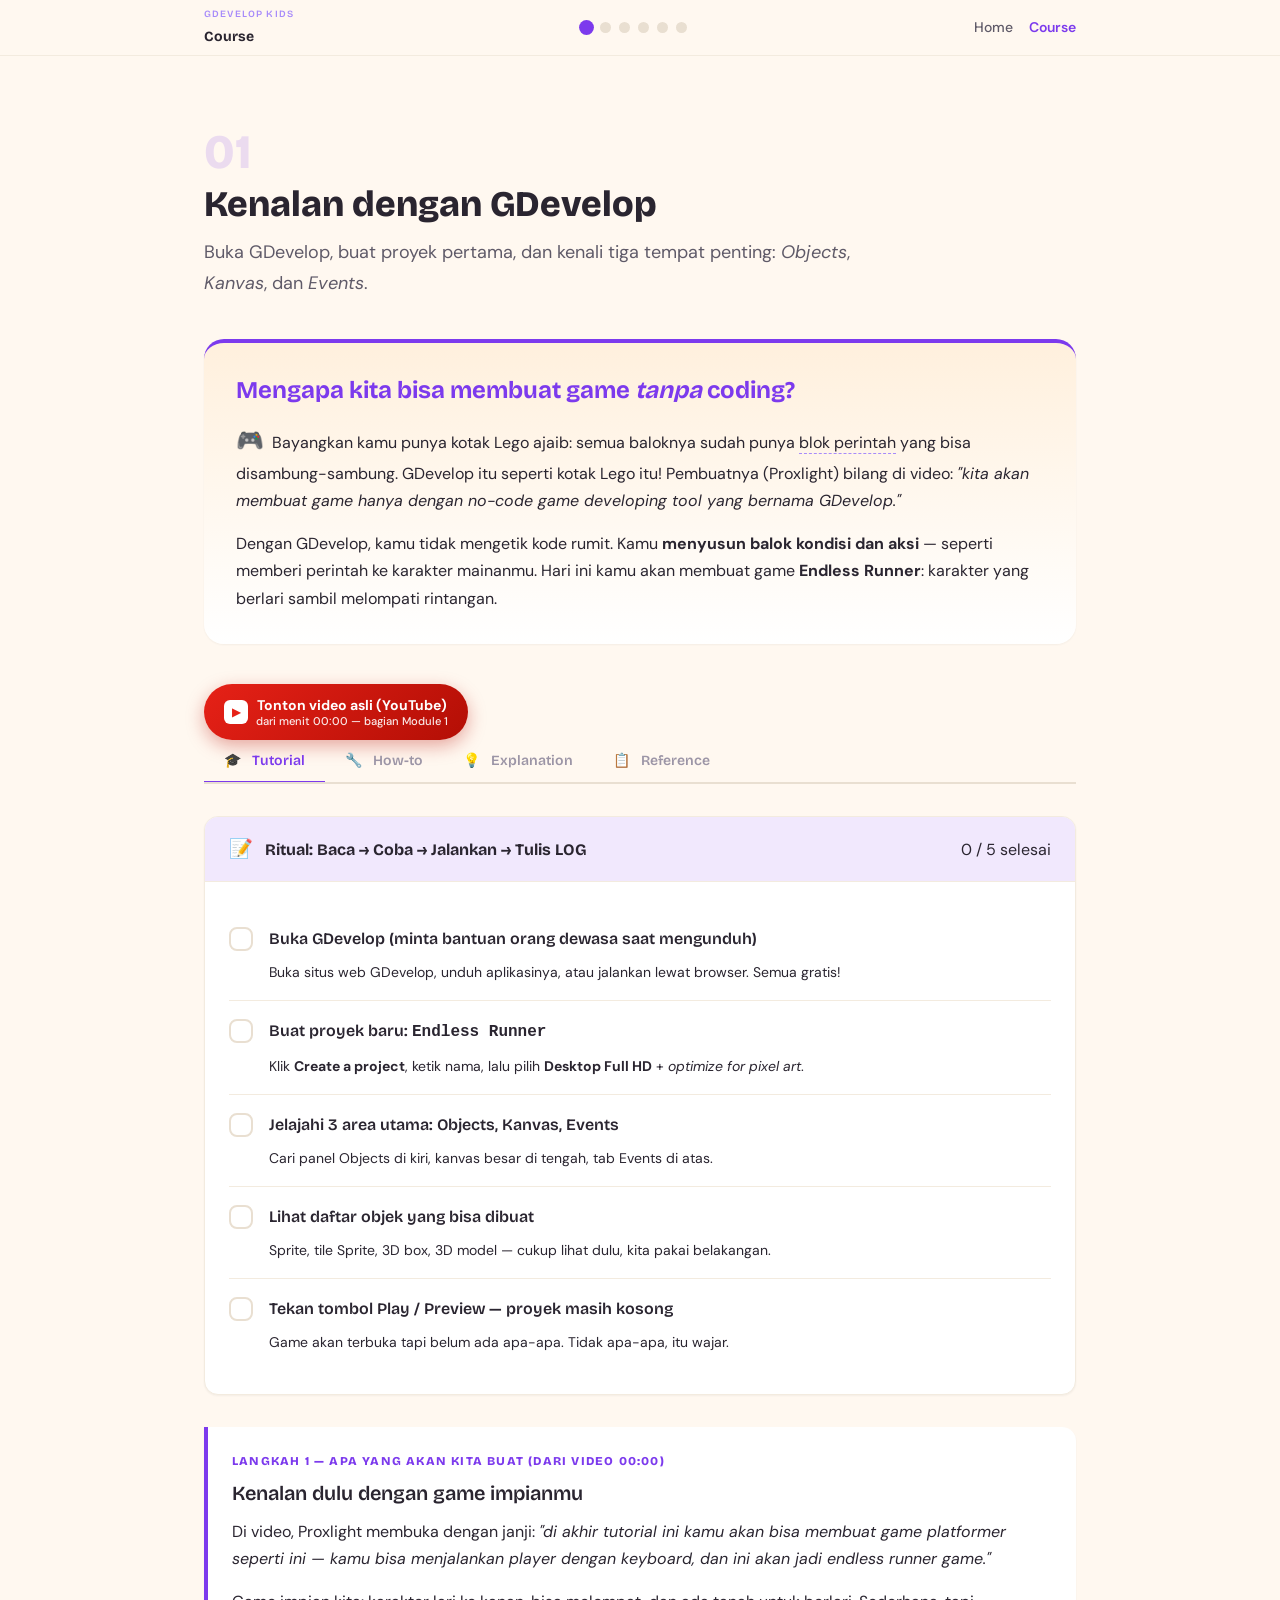
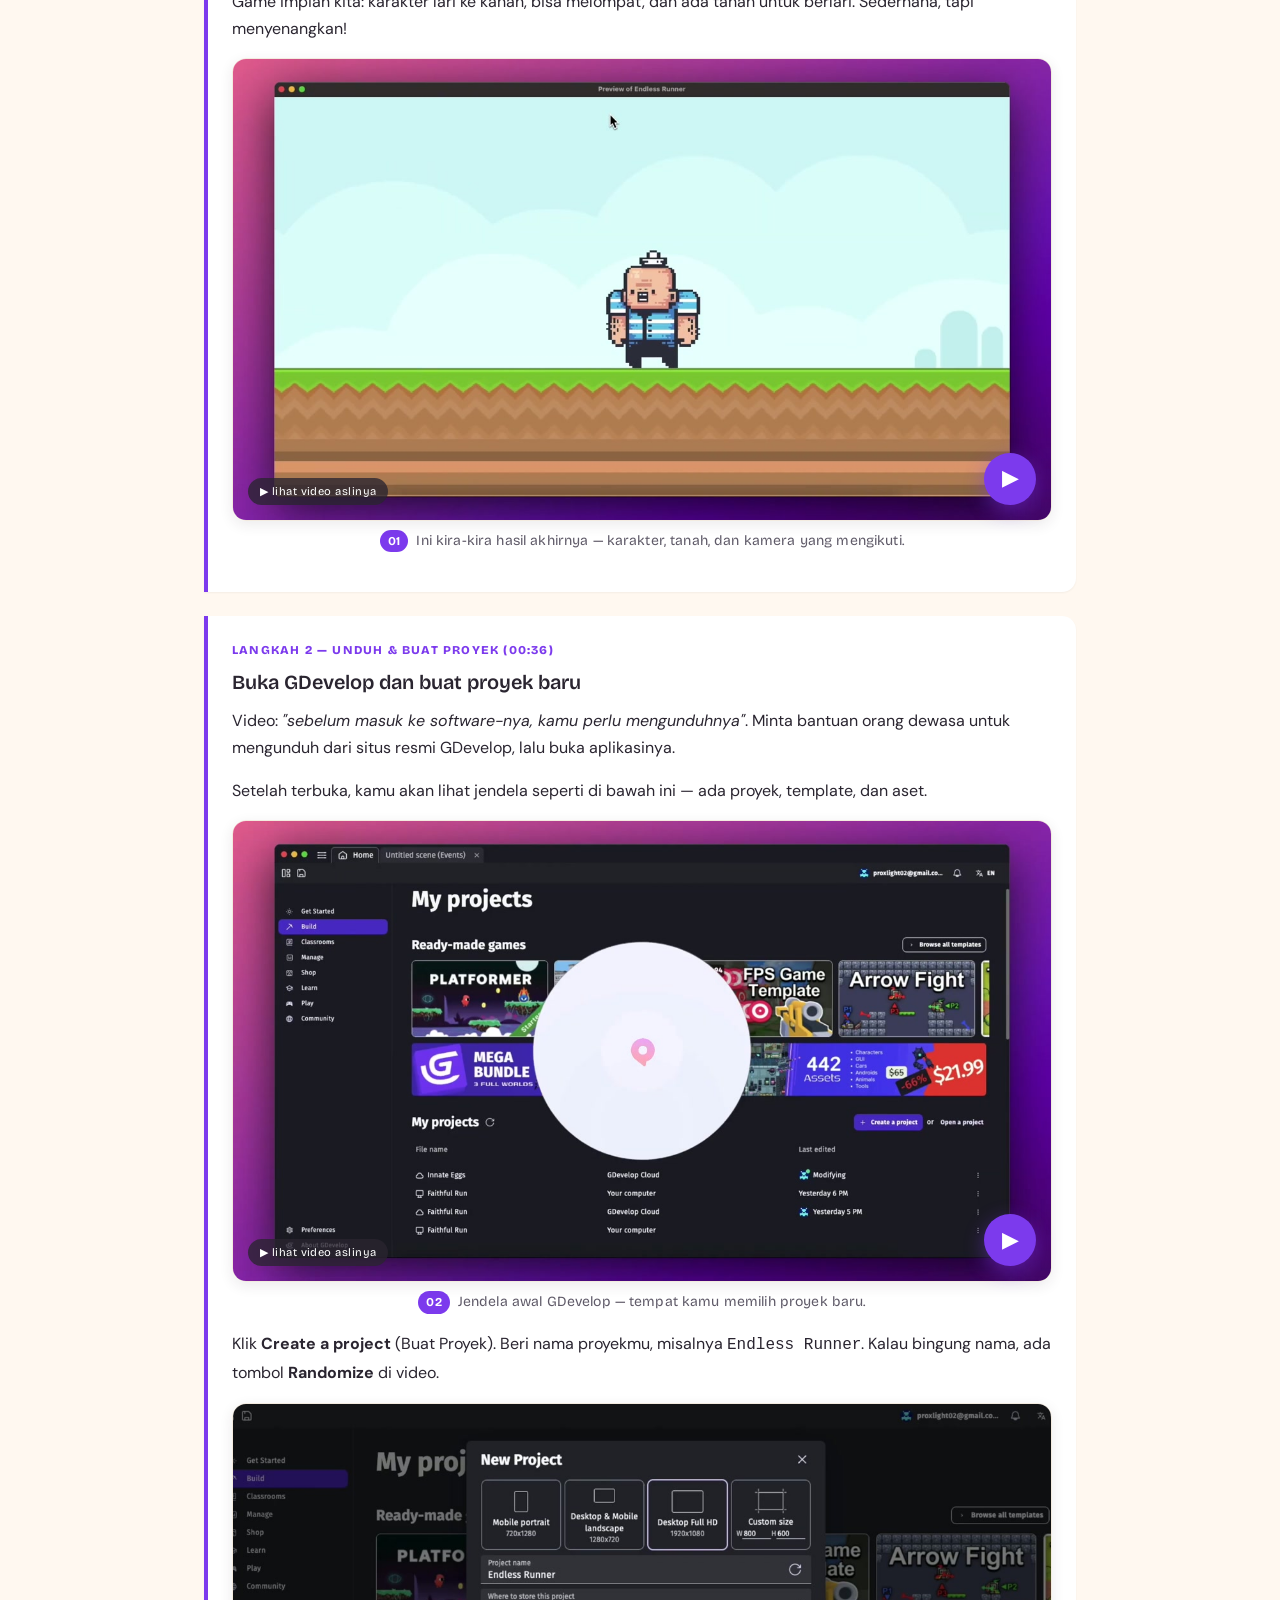
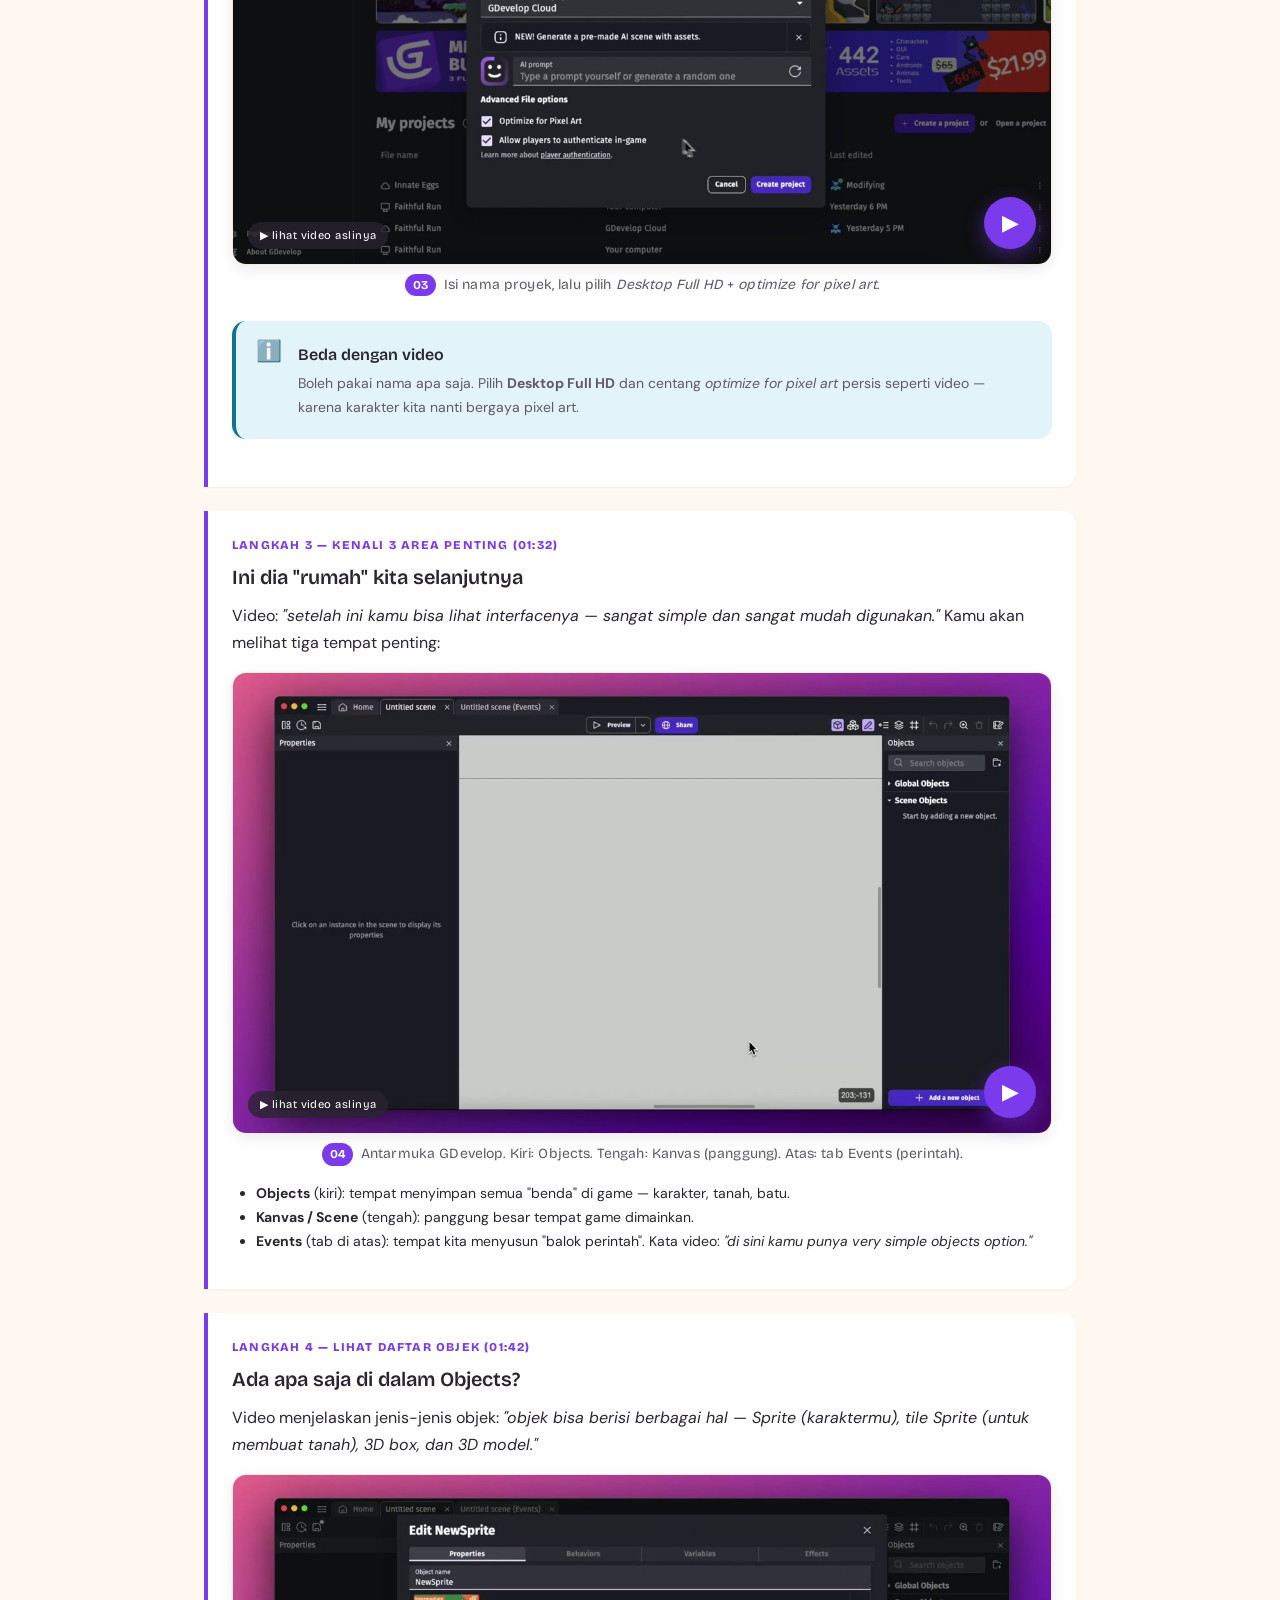
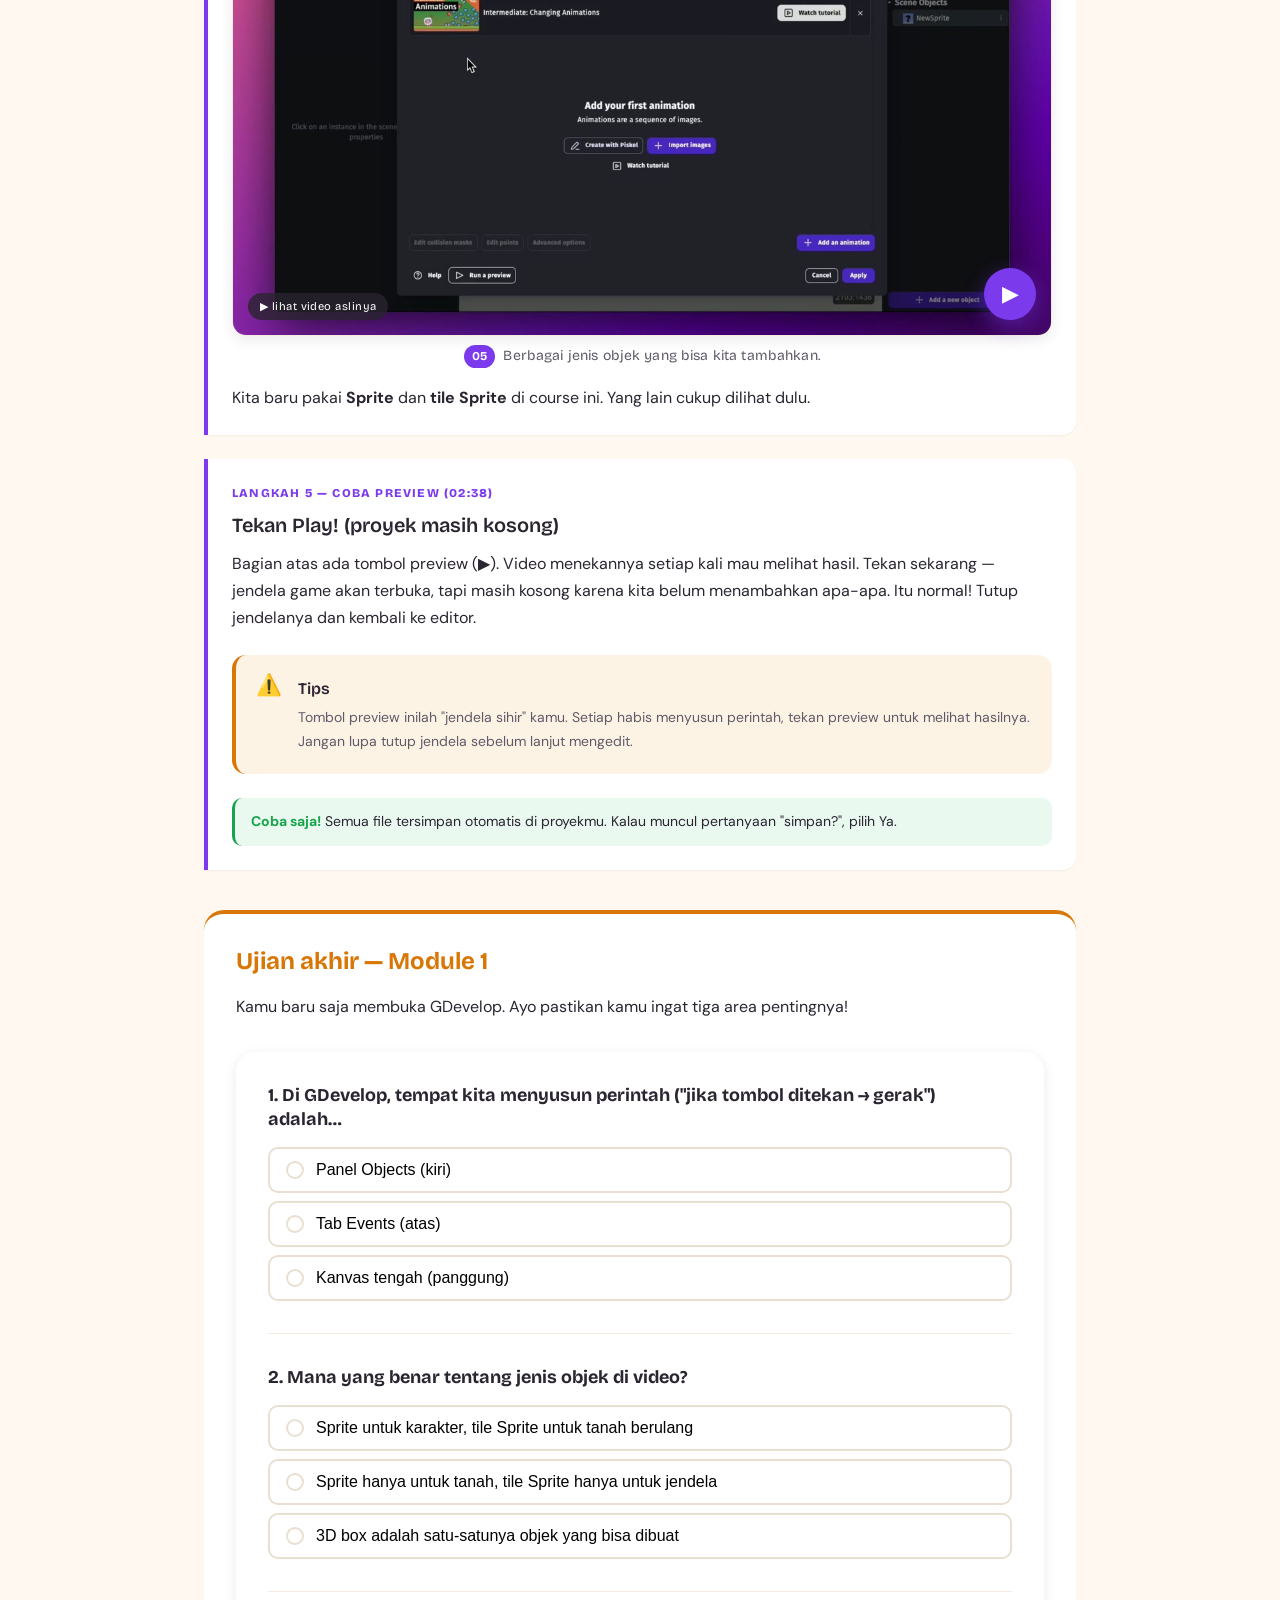
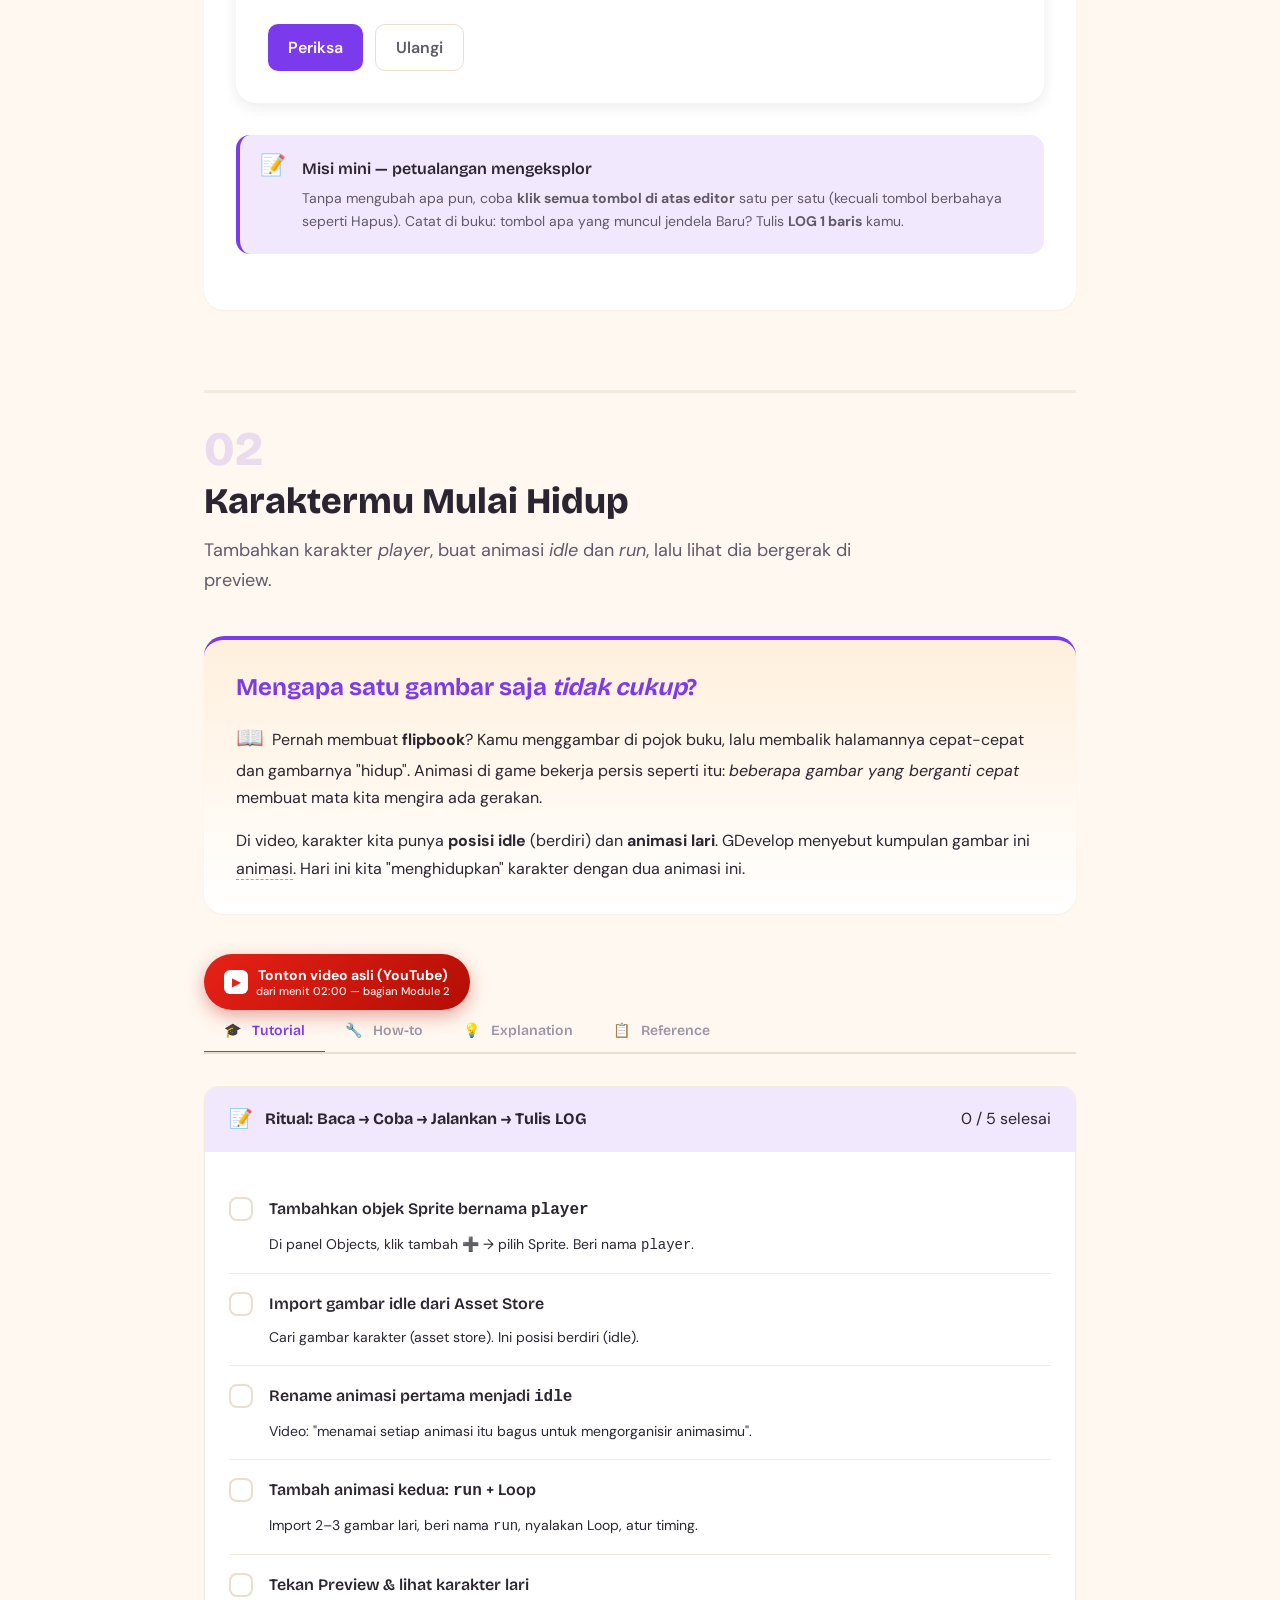
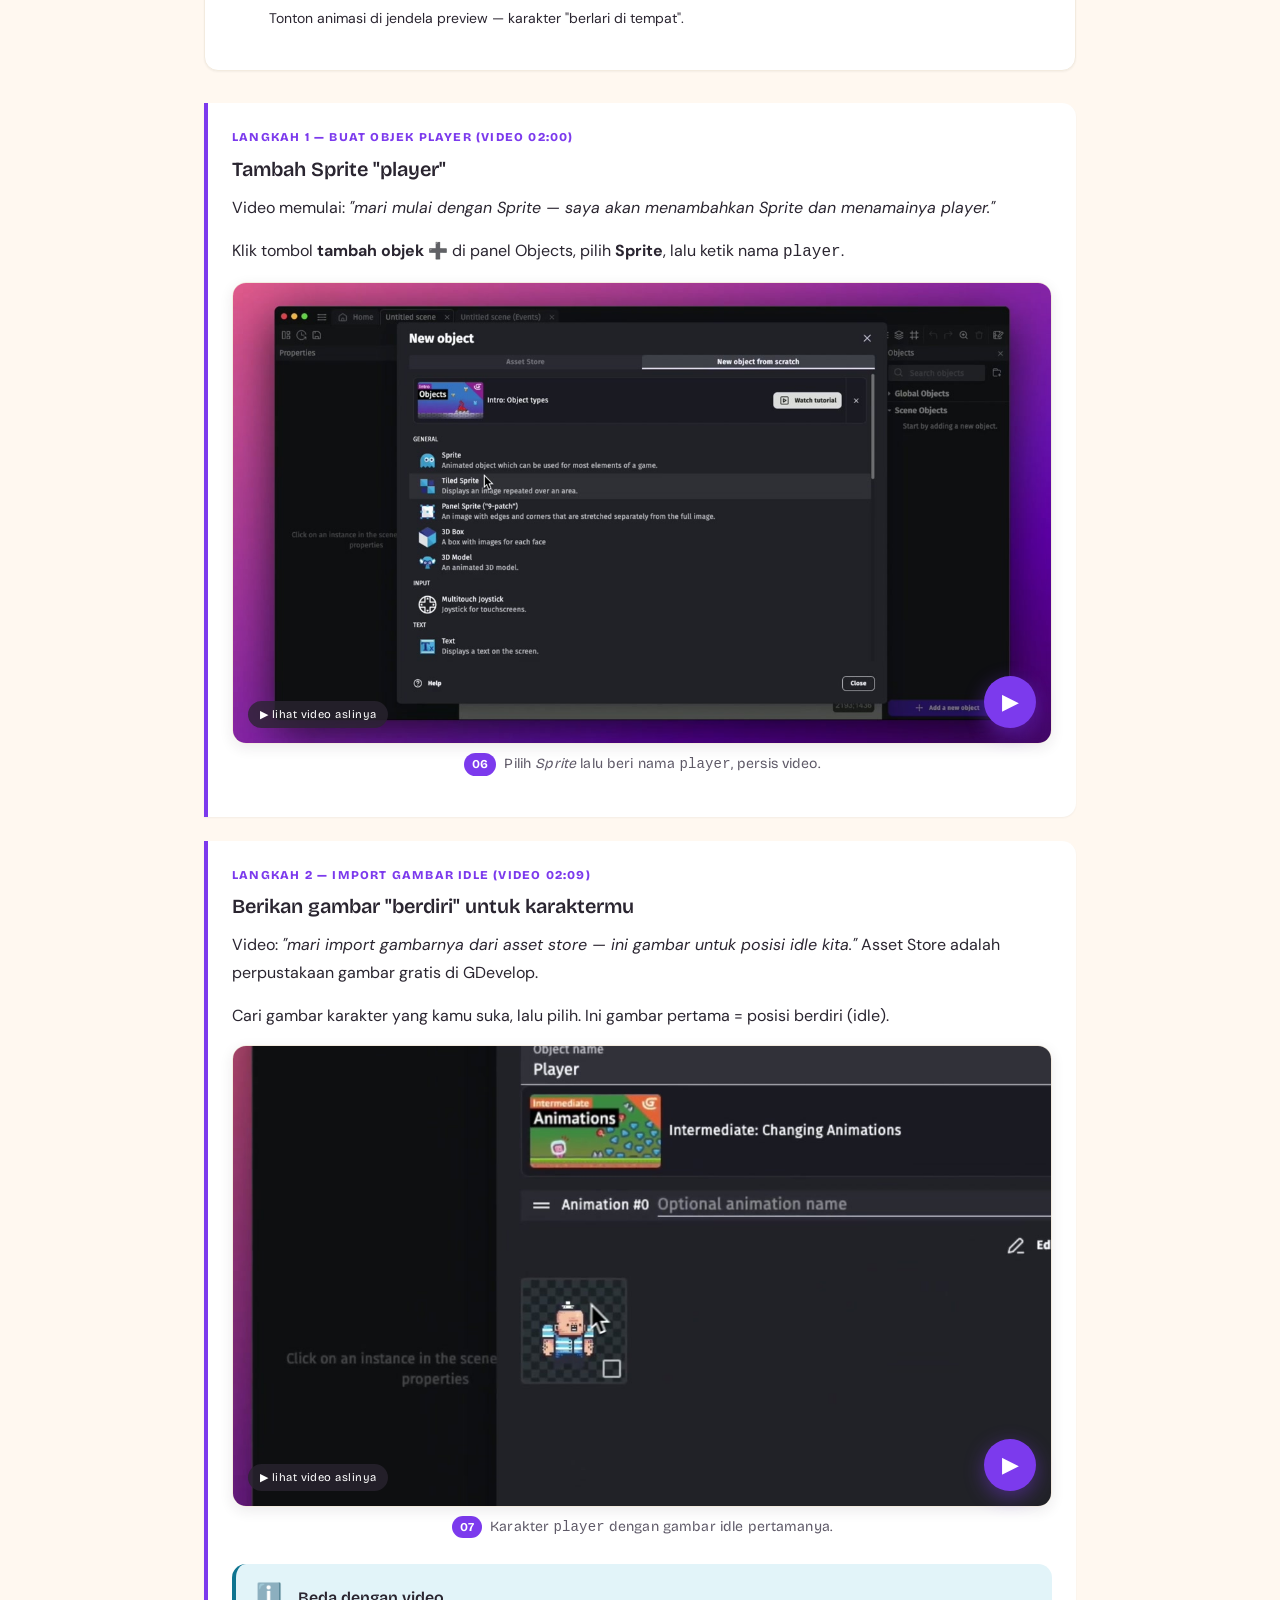
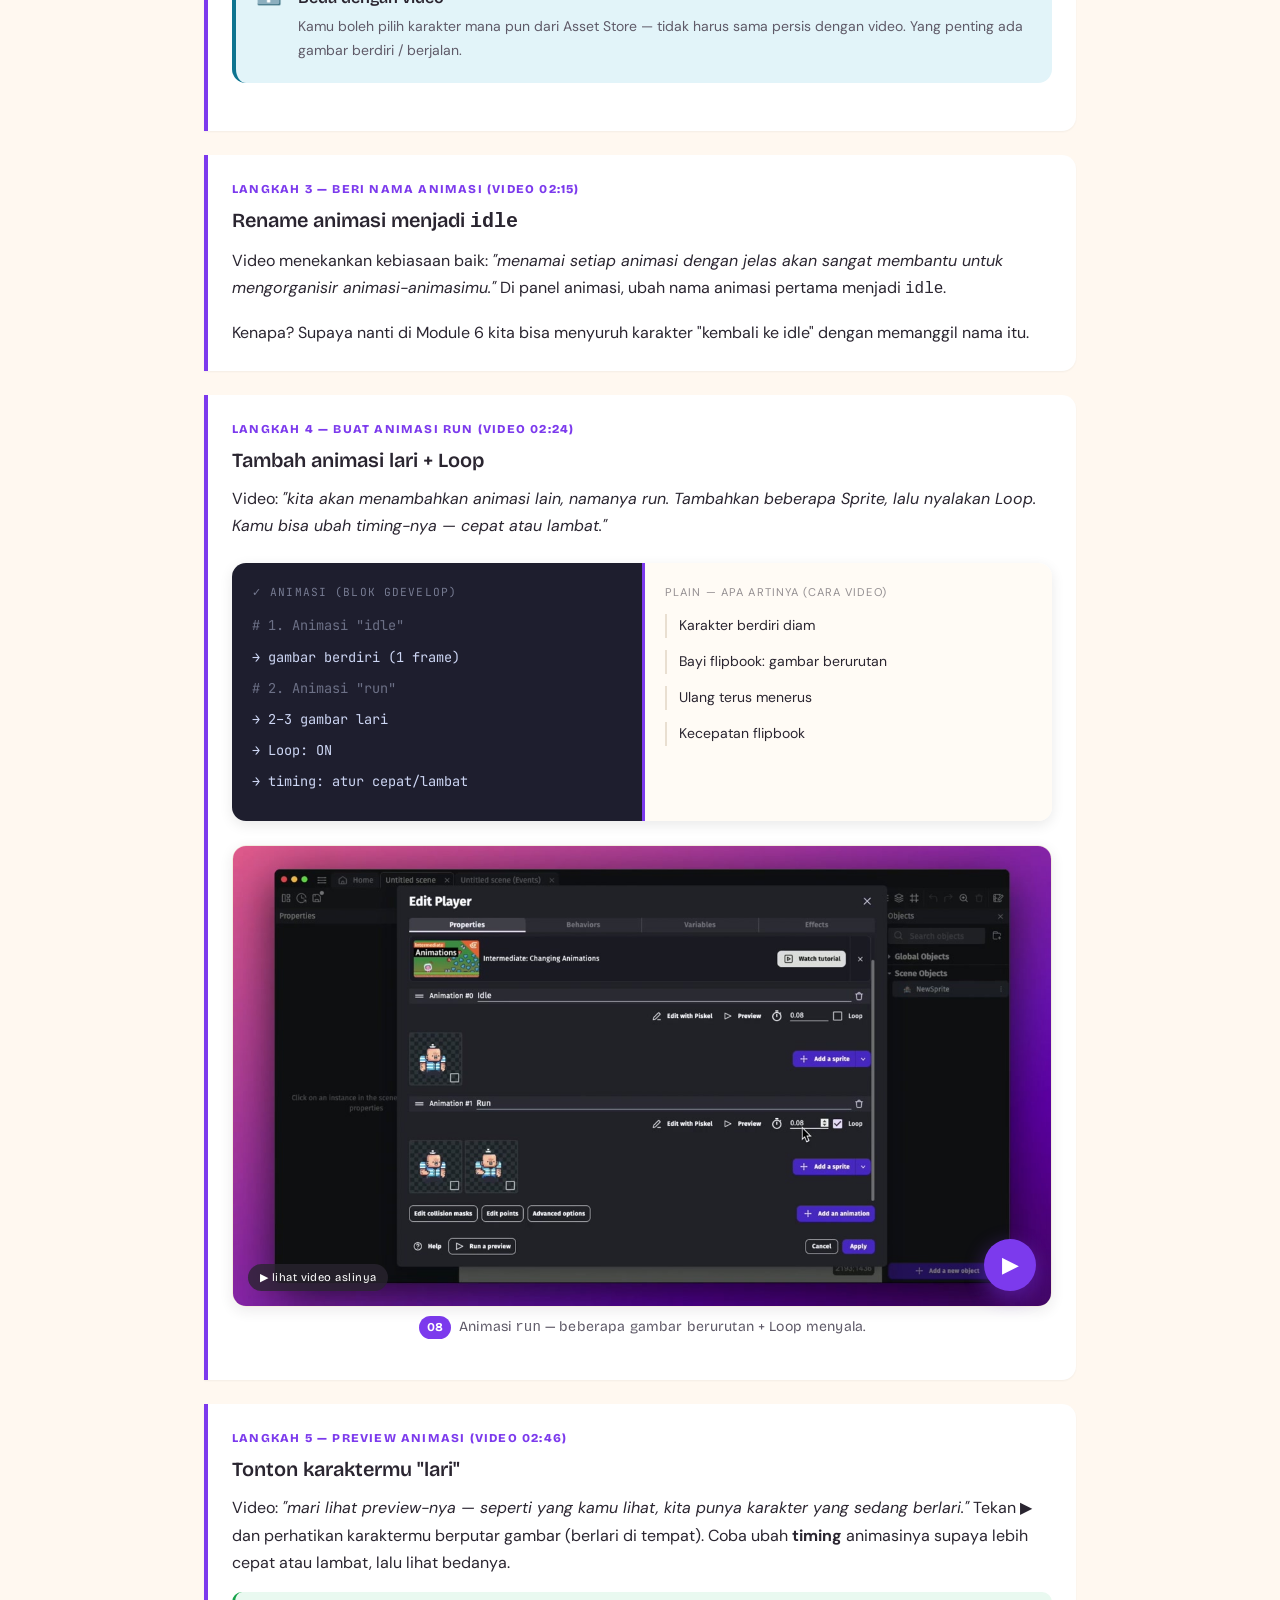
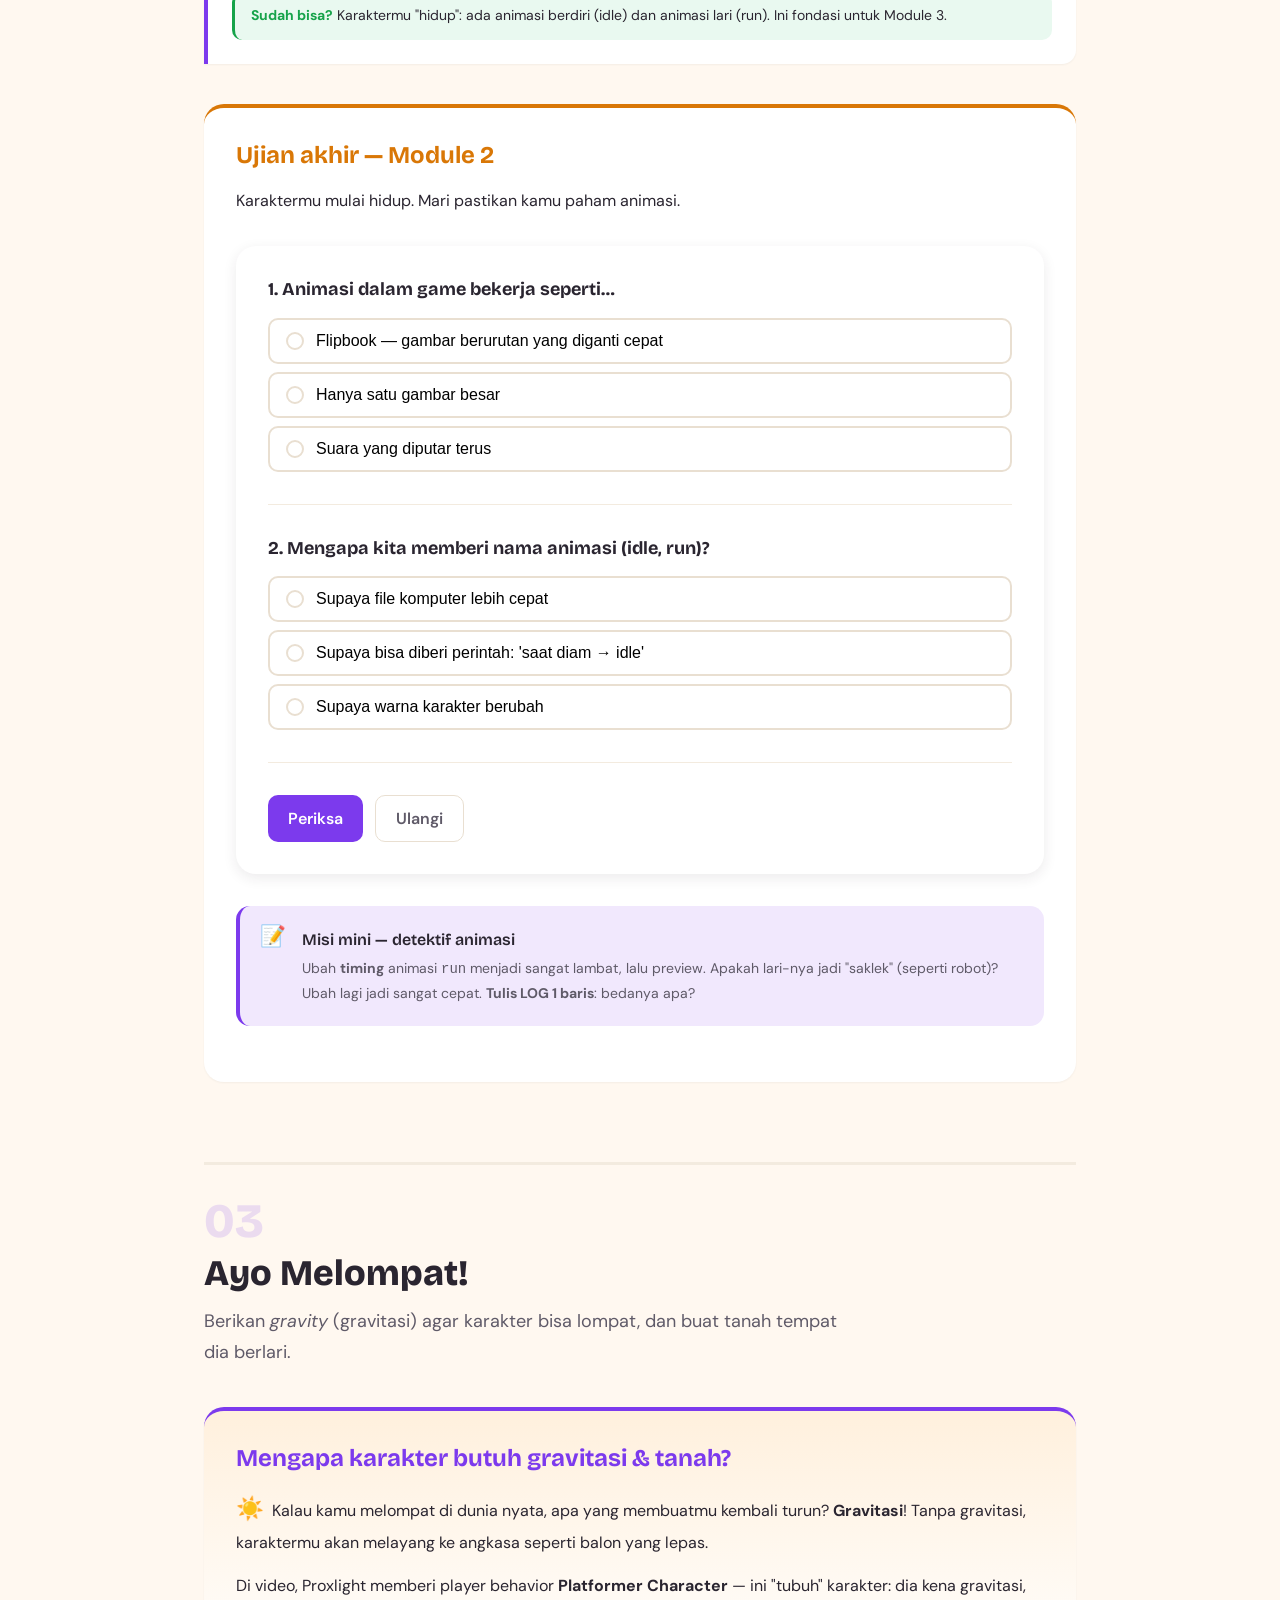
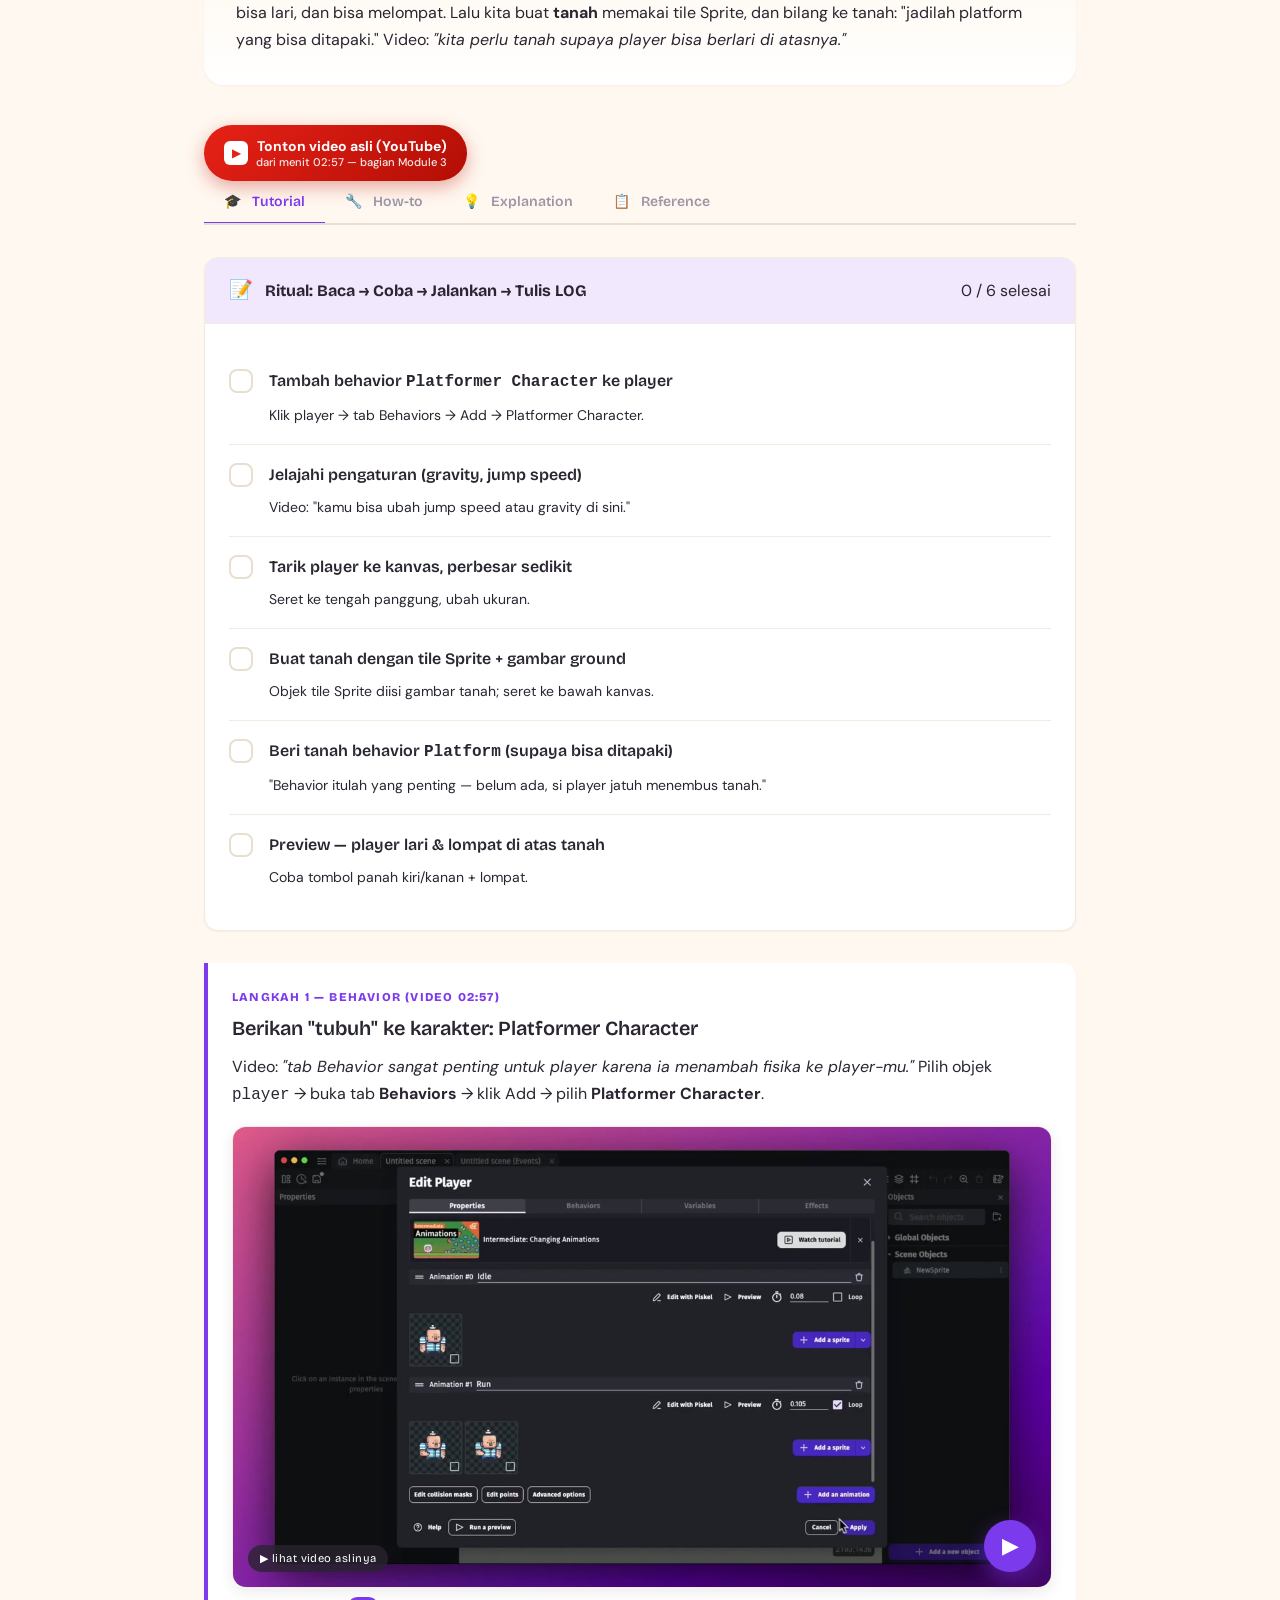
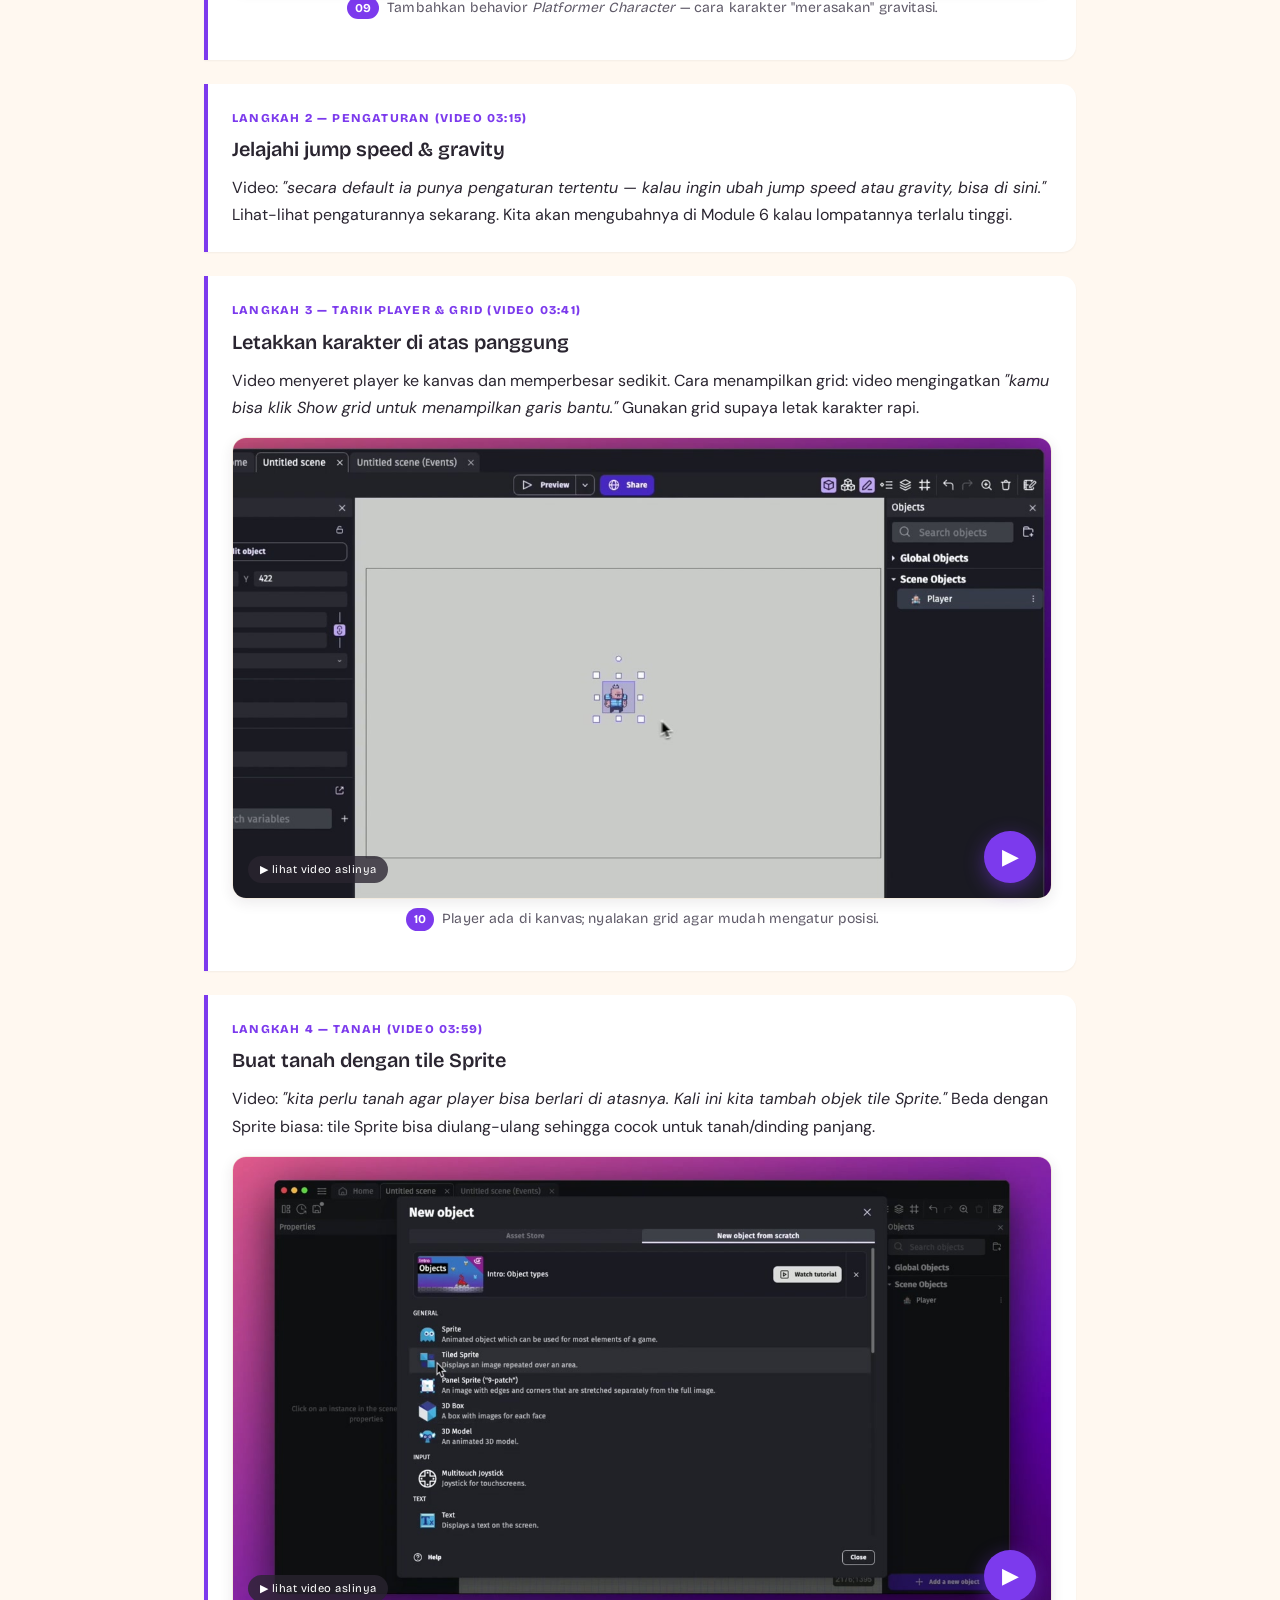
==== commit af014869: "Add 'Tonton Video Asli' YouTube modal per module (accurate timestamps from transcript)" ====
--- a/course/course.html
+++ b/course/course.html
@@ -51,7 +51,13 @@
       <p>Dengan GDevelop, kamu tidak mengetik kode rumit. Kamu <strong>menyusun balok kondisi dan aksi</strong> — seperti memberi perintah ke karakter mainanmu. Hari ini kamu akan membuat game <strong>Endless Runner</strong>: karakter yang berlari sambil melompati rintangan.</p>
     </section>
 
-    <div class="diataxis-tabs">
+        <div class="yt-watch-row">
+      <button class="yt-watch" data-yt-start="0" data-yt-label="Module 1 — Mengenal GDevelop & proyek pertama">
+        <span class="yt-badge">&#9654;</span>
+        <span>Tonton video asli (YouTube)<span class="yt-sub">dari menit 00:00 — bagian Module 1</span></span>
+      </button>
+    </div>
+<div class="diataxis-tabs">
       <button class="diataxis-tab active" data-panel="panel-tutorial"><span class="tab-icon">&#x1F393;</span> Tutorial</button>
       <button class="diataxis-tab" data-panel="panel-howto"><span class="tab-icon">&#x1F527;</span> How-to</button>
       <button class="diataxis-tab" data-panel="panel-explanation"><span class="tab-icon">&#x1F4A1;</span> Explanation</button>
@@ -254,7 +260,13 @@
       <p>Di video, karakter kita punya <strong>posisi idle</strong> (berdiri) dan <strong>animasi lari</strong>. GDevelop menyebut kumpulan gambar ini <span class="term" data-def="Kumpulan gambar yang dijalankan berurutan supaya terlihat bergerak — seperti flipbook.">animasi</span>. Hari ini kita "menghidupkan" karakter dengan dua animasi ini.</p>
     </section>
 
-    <div class="diataxis-tabs">
+        <div class="yt-watch-row">
+      <button class="yt-watch" data-yt-start="120" data-yt-label="Module 2 — Animasi karakter: idle & run">
+        <span class="yt-badge">&#9654;</span>
+        <span>Tonton video asli (YouTube)<span class="yt-sub">dari menit 02:00 — bagian Module 2</span></span>
+      </button>
+    </div>
+<div class="diataxis-tabs">
       <button class="diataxis-tab active" data-panel="panel-tutorial"><span class="tab-icon">&#x1F393;</span> Tutorial</button>
       <button class="diataxis-tab" data-panel="panel-howto"><span class="tab-icon">&#x1F527;</span> How-to</button>
       <button class="diataxis-tab" data-panel="panel-explanation"><span class="tab-icon">&#x1F4A1;</span> Explanation</button>
@@ -450,7 +462,13 @@
       <p>Di video, Proxlight memberi player behavior <strong>Platformer Character</strong> — ini "tubuh" karakter: dia kena gravitasi, bisa lari, dan bisa melompat. Lalu kita buat <strong>tanah</strong> memakai tile Sprite, dan bilang ke tanah: "jadilah platform yang bisa ditapaki." Video: <em>"kita perlu tanah supaya player bisa berlari di atasnya."</em></p>
     </section>
 
-    <div class="diataxis-tabs">
+        <div class="yt-watch-row">
+      <button class="yt-watch" data-yt-start="177" data-yt-label="Module 3 — Behavior, lompat & tanah">
+        <span class="yt-badge">&#9654;</span>
+        <span>Tonton video asli (YouTube)<span class="yt-sub">dari menit 02:57 — bagian Module 3</span></span>
+      </button>
+    </div>
+<div class="diataxis-tabs">
       <button class="diataxis-tab active" data-panel="panel-tutorial"><span class="tab-icon">&#x1F393;</span> Tutorial</button>
       <button class="diataxis-tab" data-panel="panel-howto"><span class="tab-icon">&#x1F527;</span> How-to</button>
       <button class="diataxis-tab" data-panel="panel-explanation"><span class="tab-icon">&#x1F4A1;</span> Explanation</button>
@@ -647,7 +665,13 @@
       <p>Di video, Proxlight pertama membuat kamera <em>zoom</em> ke karakter di awal game, lalu mengganti posisi kamera mengikuti karakter. Kita akan menyusun perintah ini di tab <strong>Events</strong> untuk pertama kalinya.</p>
     </section>
 
-    <div class="diataxis-tabs">
+        <div class="yt-watch-row">
+      <button class="yt-watch" data-yt-start="319" data-yt-label="Module 4 — Kamera mengikuti player">
+        <span class="yt-badge">&#9654;</span>
+        <span>Tonton video asli (YouTube)<span class="yt-sub">dari menit 05:19 — bagian Module 4</span></span>
+      </button>
+    </div>
+<div class="diataxis-tabs">
       <button class="diataxis-tab active" data-panel="panel-tutorial"><span class="tab-icon">&#x1F393;</span> Tutorial</button>
       <button class="diataxis-tab" data-panel="panel-howto"><span class="tab-icon">&#x1F527;</span> How-to</button>
       <button class="diataxis-tab" data-panel="panel-explanation"><span class="tab-icon">&#x1F4A1;</span> Explanation</button>
@@ -837,7 +861,13 @@
       <p>Ini pelajaran paling seru: kamu akan menyusun perintah "jika ✚ ditekan → gerak + ganti animasi" untuk pertama kalinya.</p>
     </section>
 
-    <div class="diataxis-tabs">
+        <div class="yt-watch-row">
+      <button class="yt-watch" data-yt-start="439" data-yt-label="Module 5 — Tombol ajaib: gerak kiri-kanan & flip">
+        <span class="yt-badge">&#9654;</span>
+        <span>Tonton video asli (YouTube)<span class="yt-sub">dari menit 07:19 — bagian Module 5</span></span>
+      </button>
+    </div>
+<div class="diataxis-tabs">
       <button class="diataxis-tab active" data-panel="panel-tutorial"><span class="tab-icon">&#x1F393;</span> Tutorial</button>
       <button class="diataxis-tab" data-panel="panel-howto"><span class="tab-icon">&#x1F527;</span> How-to</button>
       <button class="diataxis-tab" data-panel="panel-explanation"><span class="tab-icon">&#x1F4A1;</span> Explanation</button>
@@ -1023,7 +1053,13 @@
       <p>Bagian terakhir ini mengajarkan <strong>penyempurnaan</strong>: ubah nilai, perbaiki bug kecil, dan hias dunia game-mu.</p>
     </section>
 
-    <div class="diataxis-tabs">
+        <div class="yt-watch-row">
+      <button class="yt-watch" data-yt-start="548" data-yt-label="Module 6 — Polesan akhir: lompatan, idle & latar">
+        <span class="yt-badge">&#9654;</span>
+        <span>Tonton video asli (YouTube)<span class="yt-sub">dari menit 09:08 — bagian Module 6</span></span>
+      </button>
+    </div>
+<div class="diataxis-tabs">
       <button class="diataxis-tab active" data-panel="panel-tutorial"><span class="tab-icon">&#x1F393;</span> Tutorial</button>
       <button class="diataxis-tab" data-panel="panel-howto"><span class="tab-icon">&#x1F527;</span> How-to</button>
       <button class="diataxis-tab" data-panel="panel-explanation"><span class="tab-icon">&#x1F4A1;</span> Explanation</button>
--- a/course/shared.css
+++ b/course/shared.css
@@ -405,6 +405,31 @@
   cursor:pointer;transition:all var(--duration-fast)}
 .flow-next:hover{background:var(--color-accent);color:#fff}
 
+/* === TONTON VIDEO ASLI (YouTube modal) === */
+.yt-watch-row{display:flex;justify-content:flex-start;margin:var(--space-5) 0 0}
+.yt-watch{display:inline-flex;align-items:center;gap:var(--space-2);margin:0;
+  padding:var(--space-3) var(--space-5);border:none;border-radius:40px;cursor:pointer;
+  background:linear-gradient(135deg,#E62117,#B30E05);color:#fff;
+  font-family:var(--font-body);font-weight:700;font-size:var(--text-sm);
+  box-shadow:0 6px 18px rgba(182,18,8,0.35);transition:transform var(--duration-fast),box-shadow var(--duration-fast)}
+.yt-watch:hover{transform:translateY(-2px);box-shadow:0 10px 26px rgba(182,18,8,0.45)}
+.yt-watch .yt-badge{flex:none;width:24px;height:24px;border-radius:6px;background:#fff;color:#E62117;
+  display:inline-flex;align-items:center;justify-content:center;font-weight:800;font-size:0.7rem}
+.yt-watch .yt-sub{display:block;font-size:0.7rem;font-weight:500;opacity:0.9;text-align:left}
+
+#yt-watch-modal .yt-topbar{width:100%;max-width:960px;display:flex;align-items:center;justify-content:space-between;margin-bottom:14px}
+#yt-watch-modal .yt-topbar-title{color:#fff;font-family:var(--font-display);font-weight:700;font-size:var(--text-base);
+  text-shadow:0 1px 6px rgba(0,0,0,0.4)}
+#yt-watch-modal .yt-close{flex:none;width:40px;height:40px;border-radius:50%;border:none;cursor:pointer;
+  background:rgba(255,255,255,0.12);color:#fff;font-size:1.1rem;line-height:1;transition:background var(--duration-fast)}
+#yt-watch-modal .yt-close:hover{background:rgba(255,255,255,0.28)}
+#yt-watch-modal .yt-frame-wrap{position:relative;width:100%;max-width:960px;aspect-ratio:16/9;border-radius:14px;overflow:hidden;
+  box-shadow:0 24px 80px rgba(0,0,0,0.6)}
+#yt-watch-modal .yt-frame-wrap iframe{position:absolute;inset:0;width:100%;height:100%;border:0;background:#000;display:block}
+@media (max-width:768px){
+  #yt-watch-modal .yt-frame-wrap{aspect-ratio:16/10}
+}
+
 /* === RESPONSIVE === */
 @media (max-width: 768px){
   .hero-title{font-size:var(--text-4xl)}
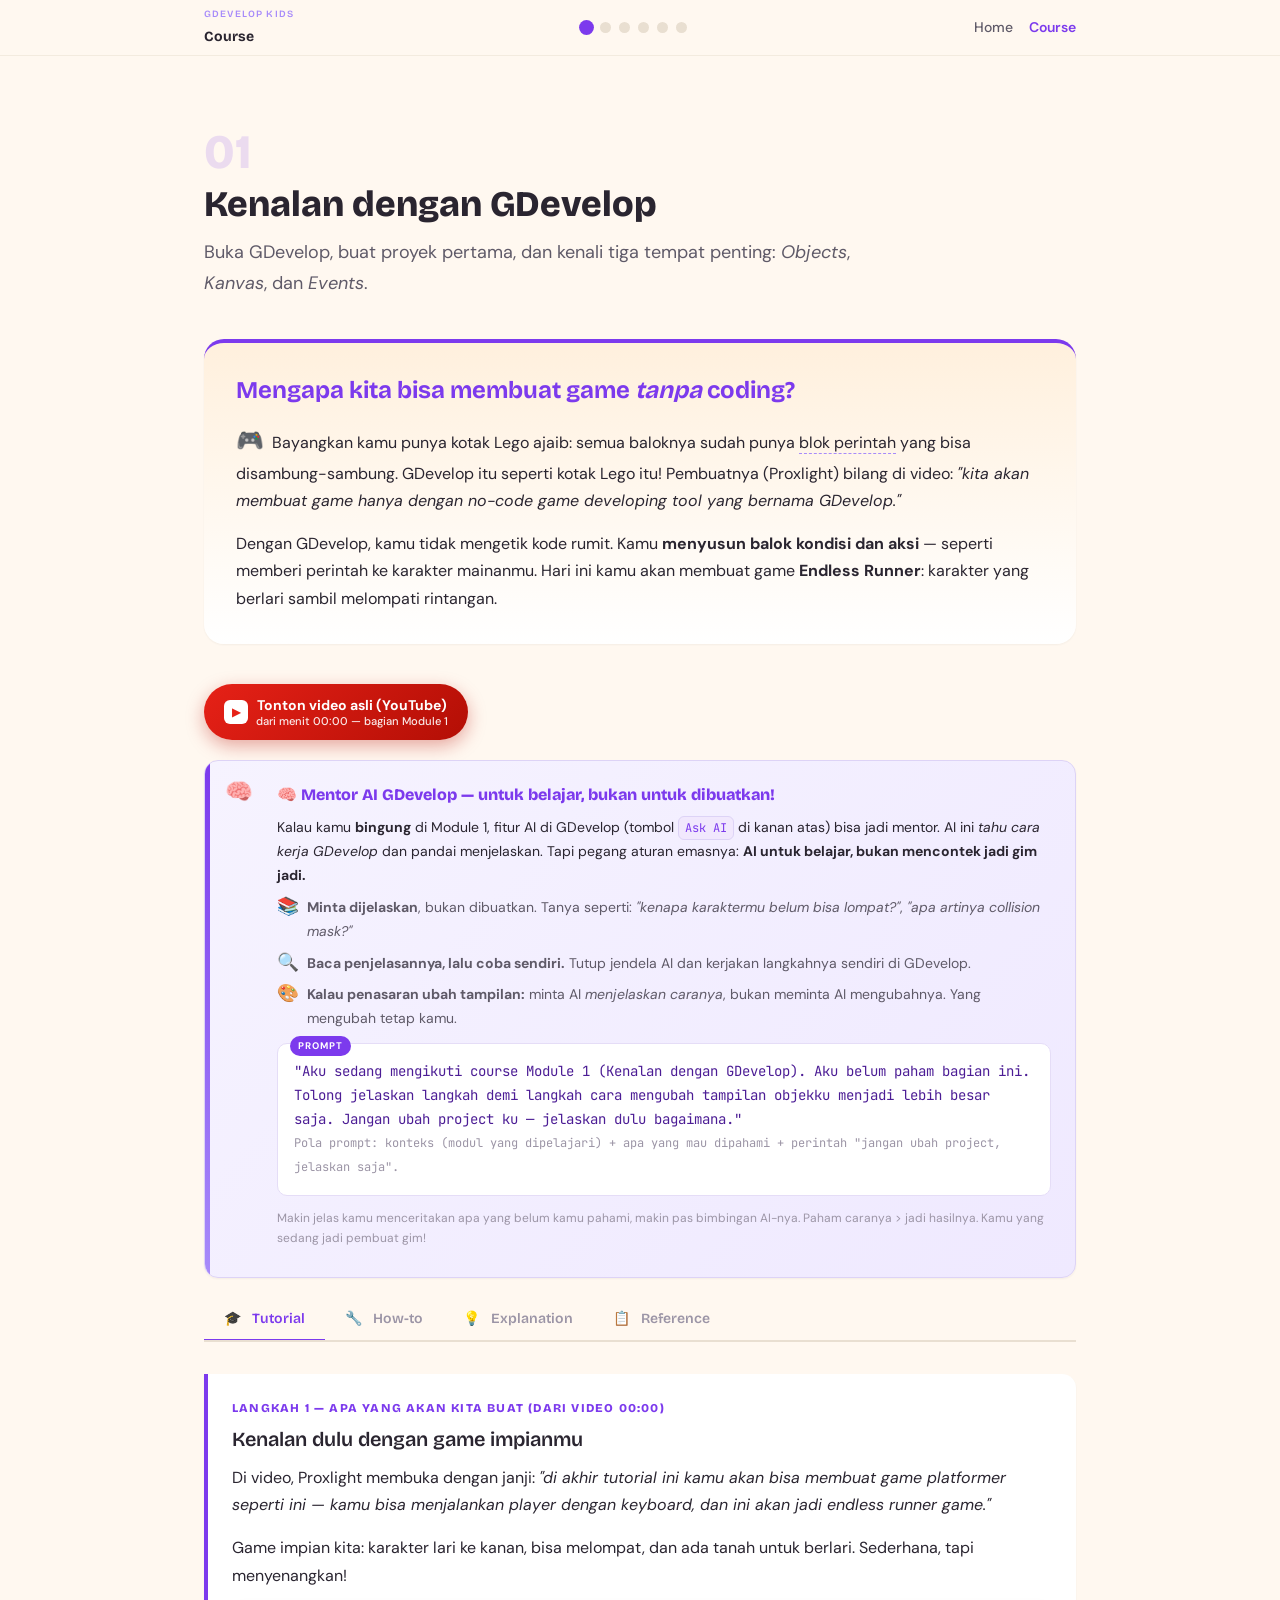
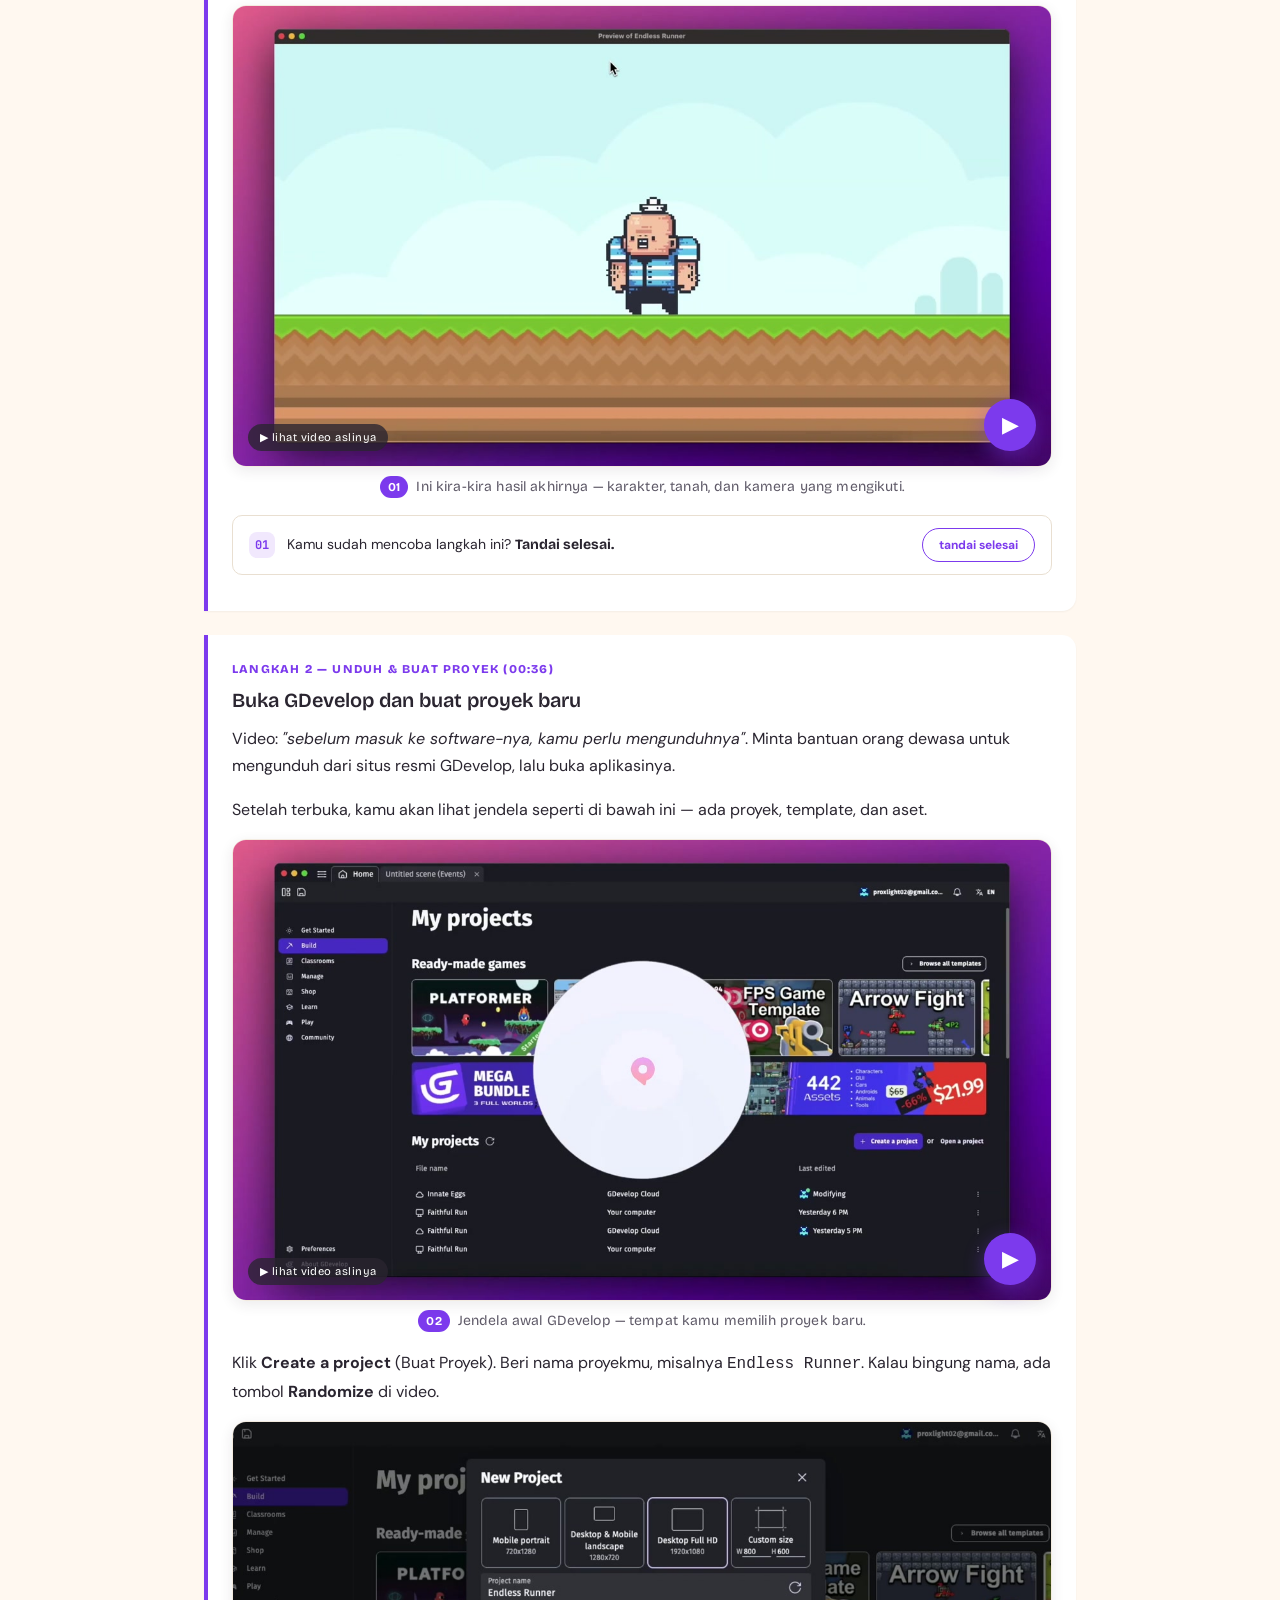
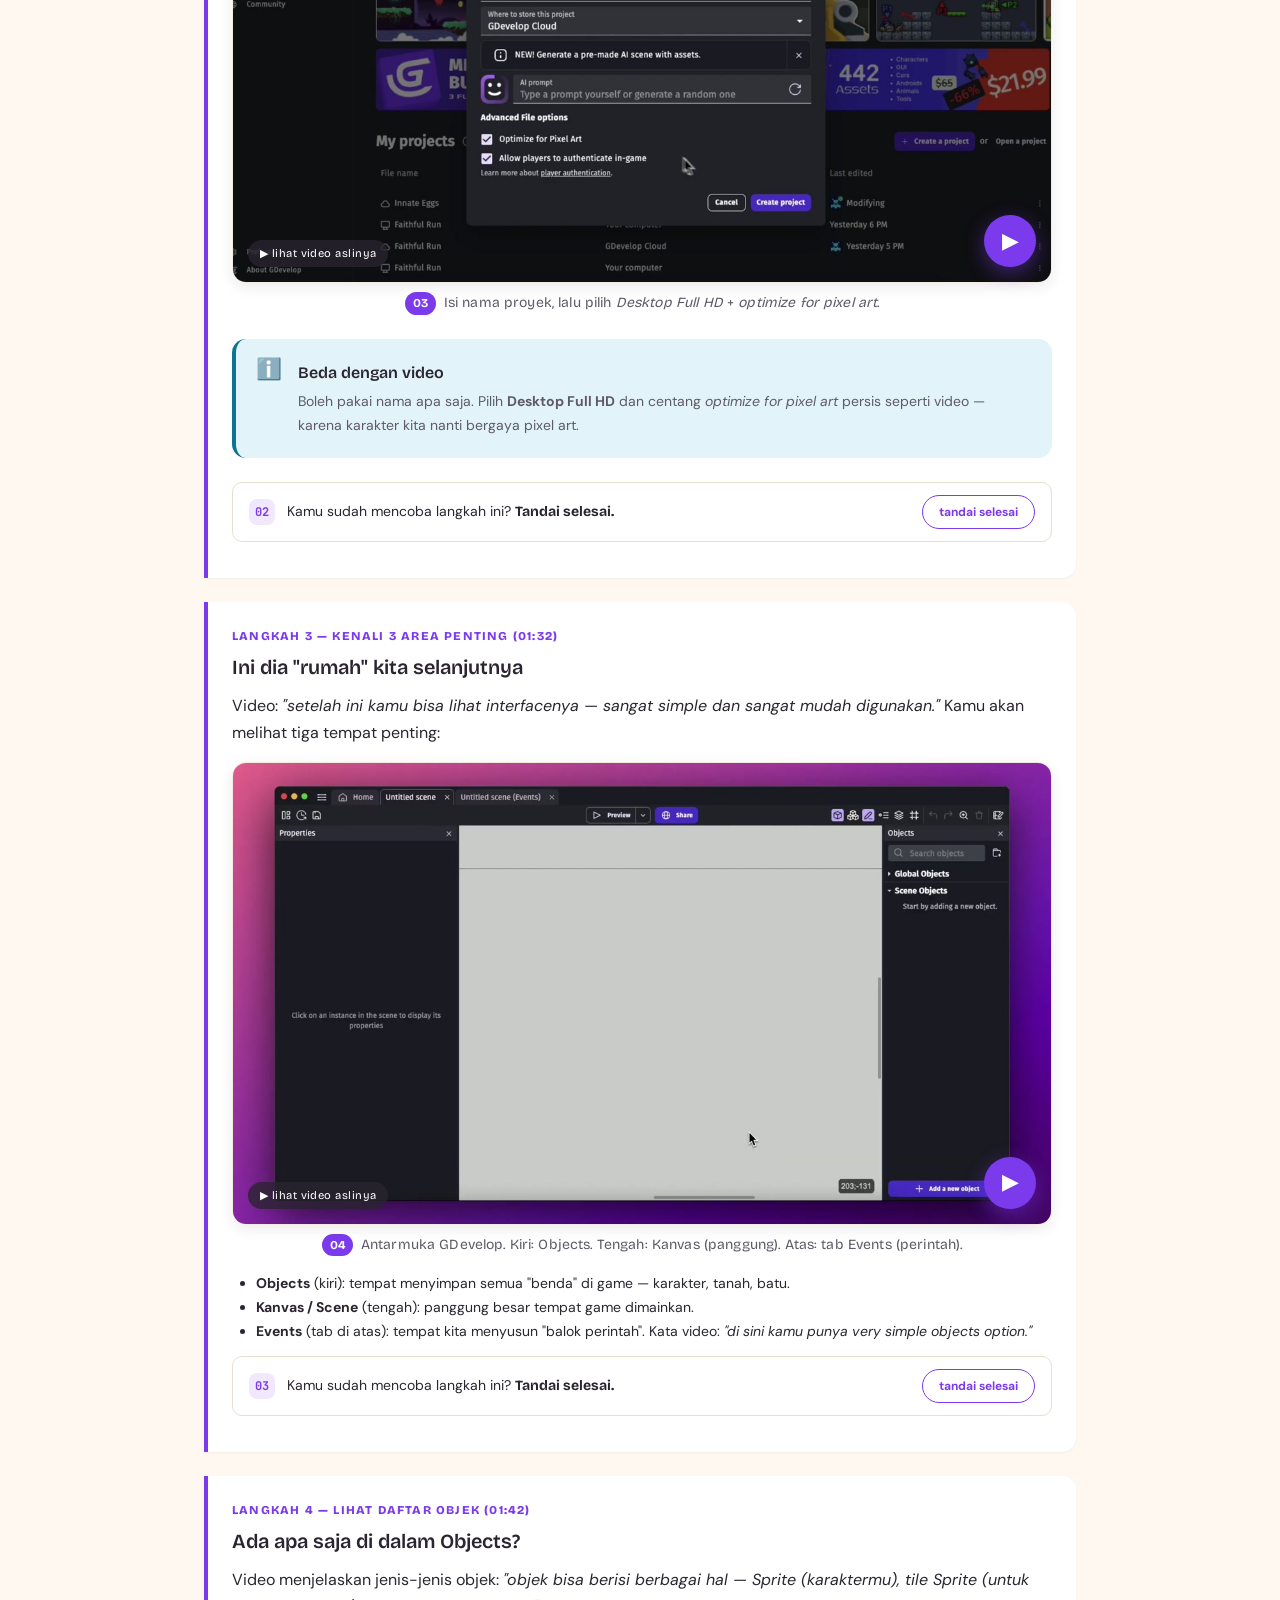
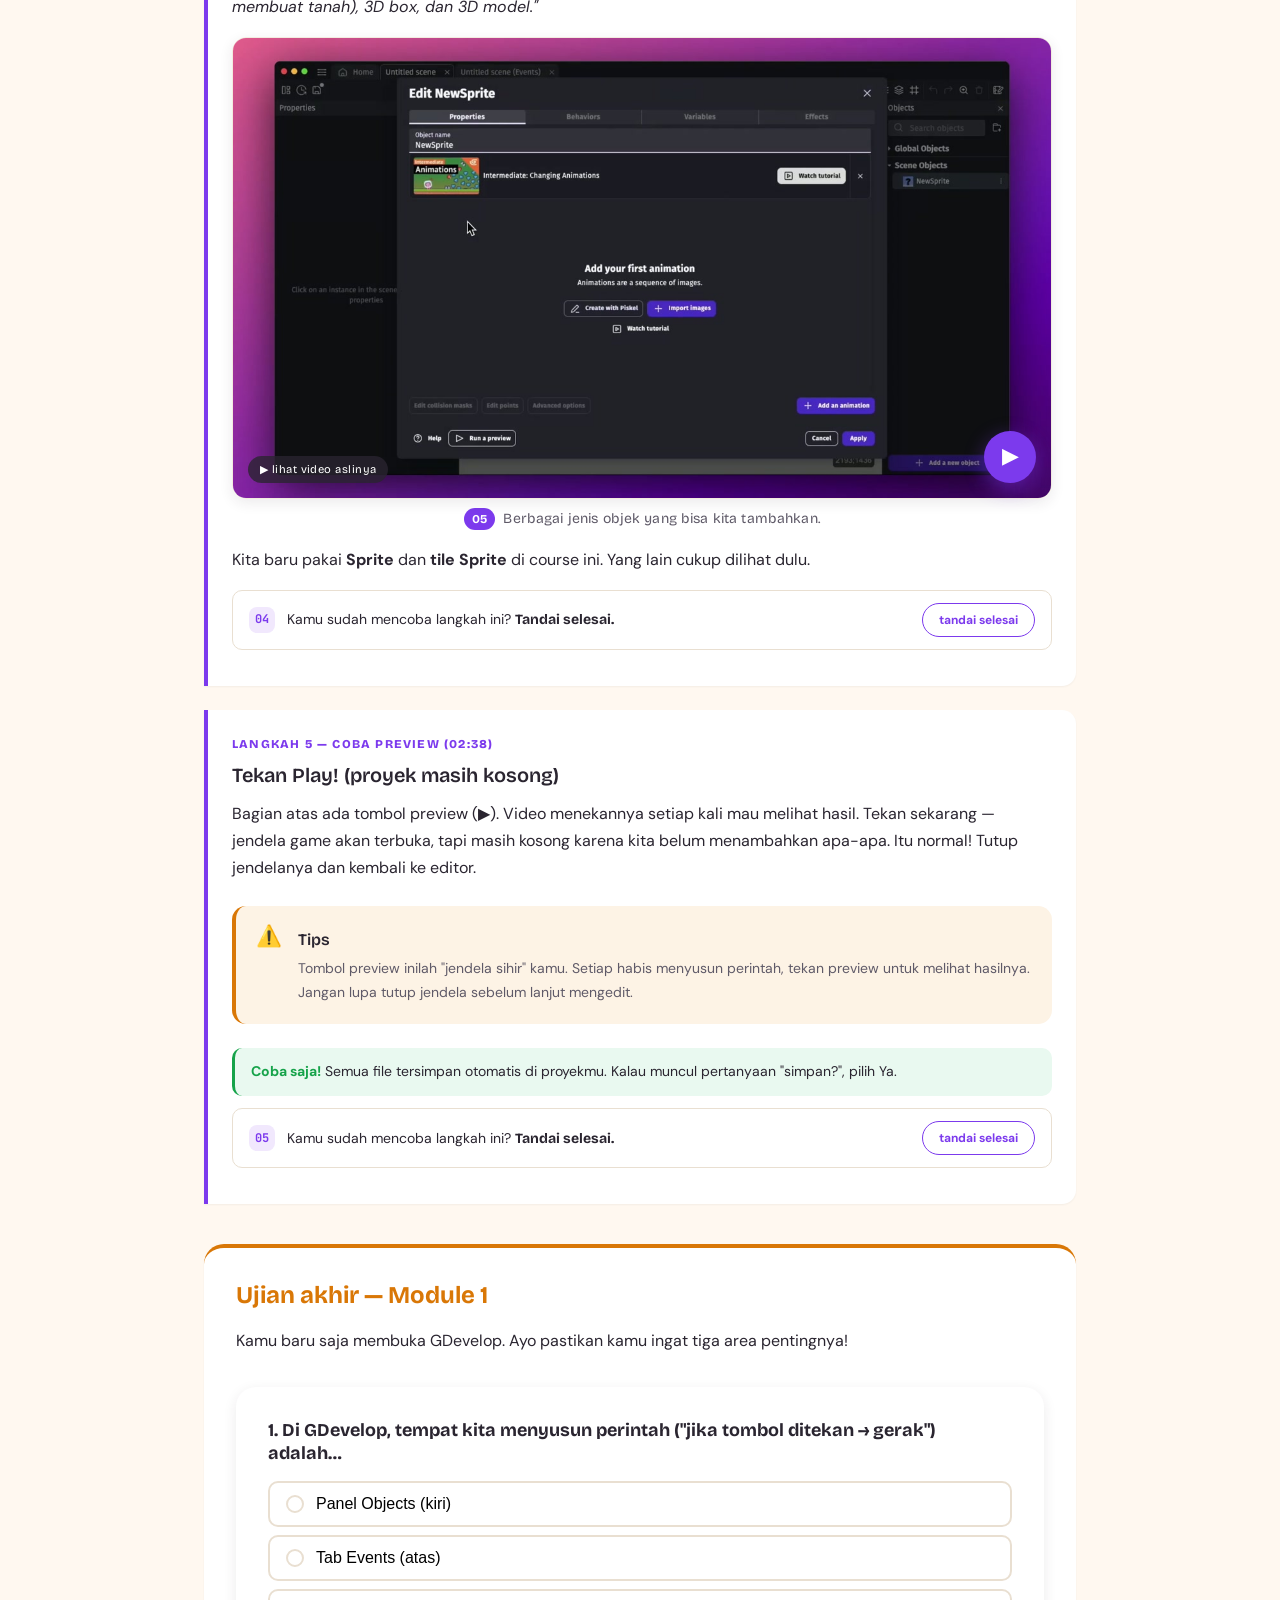
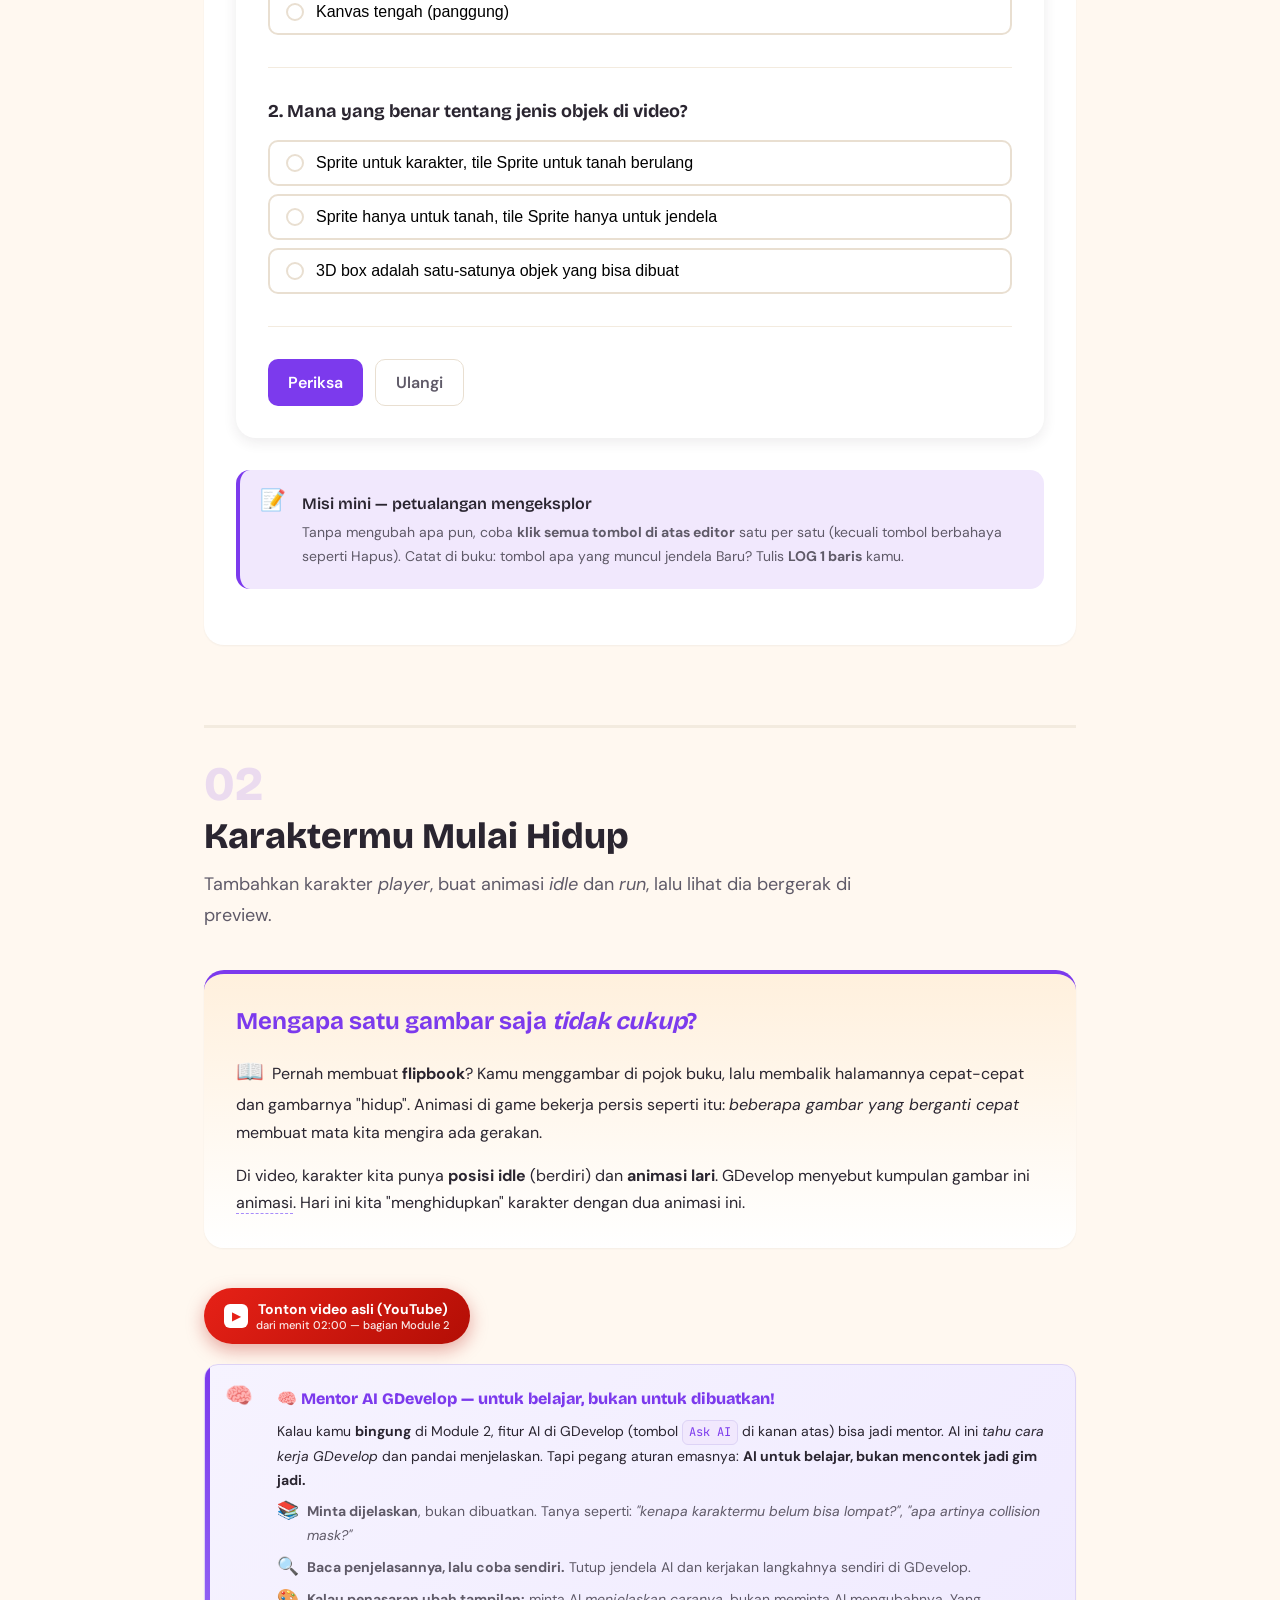
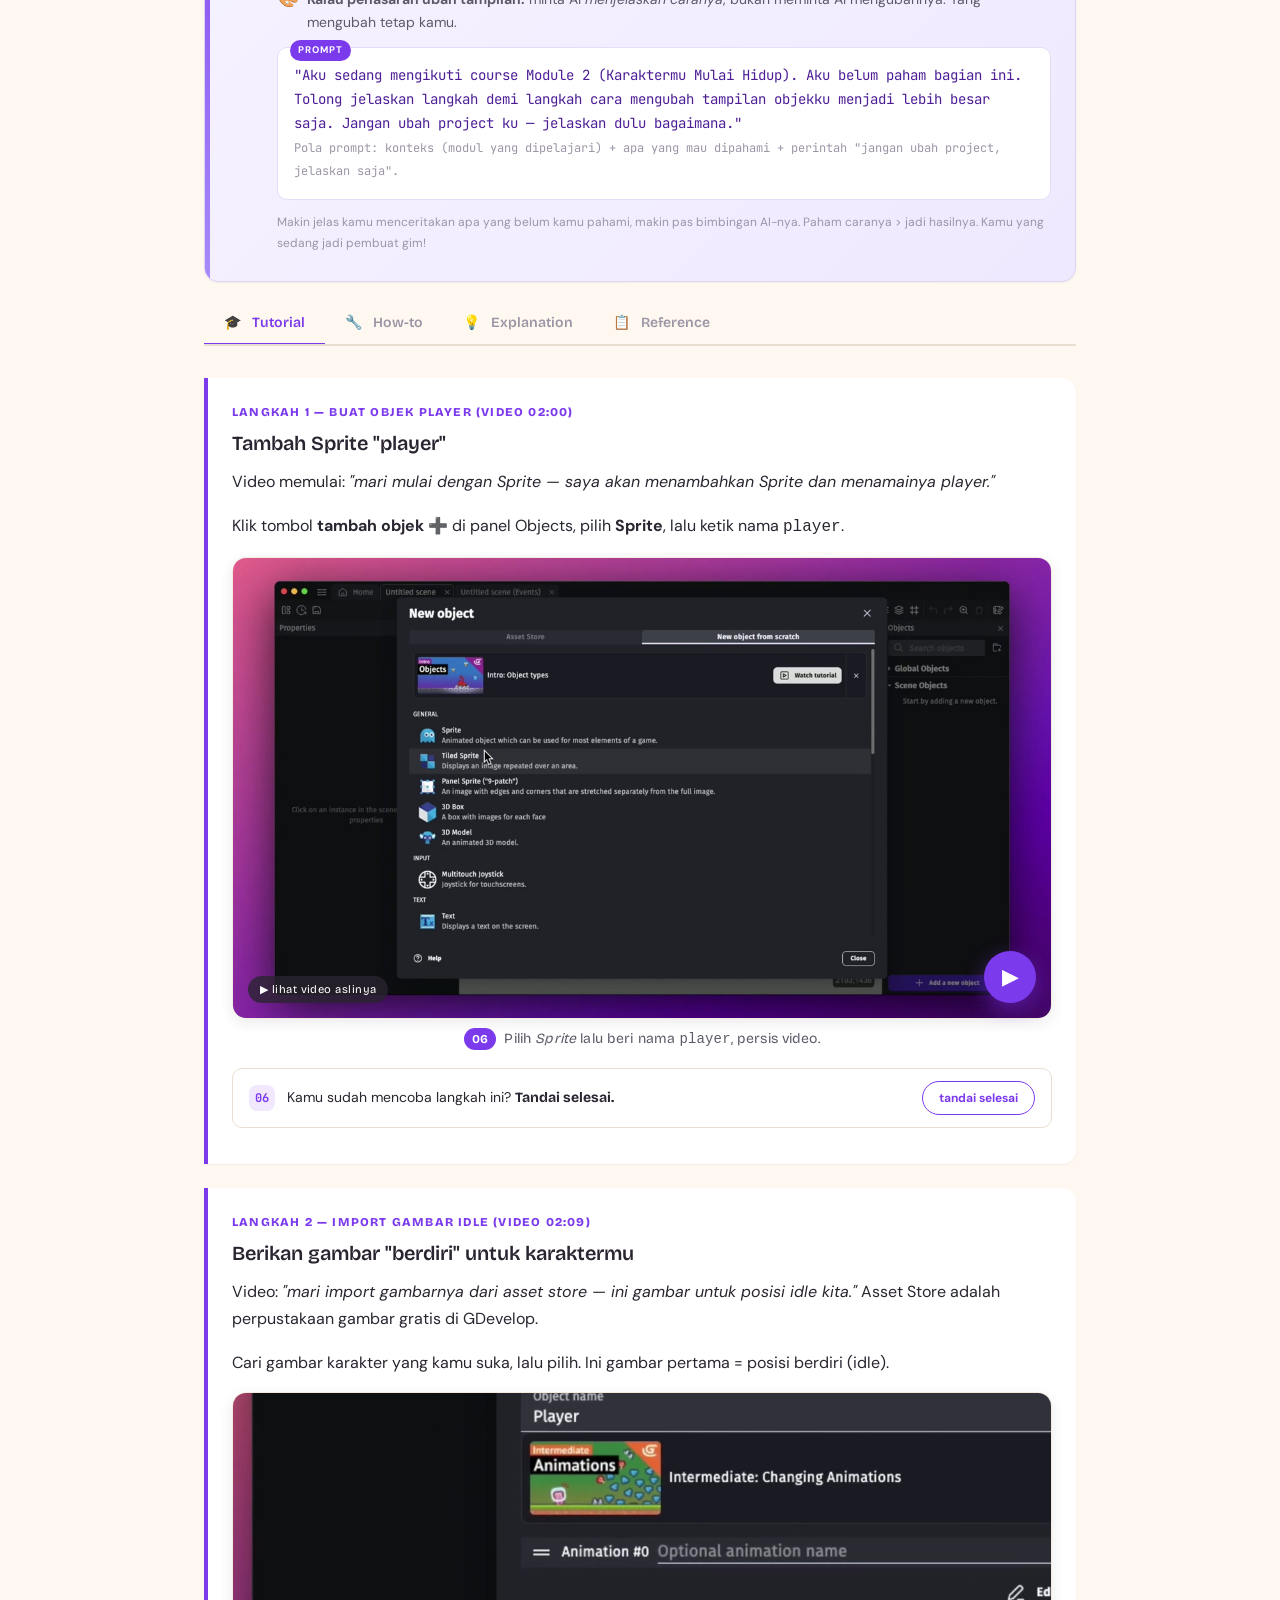
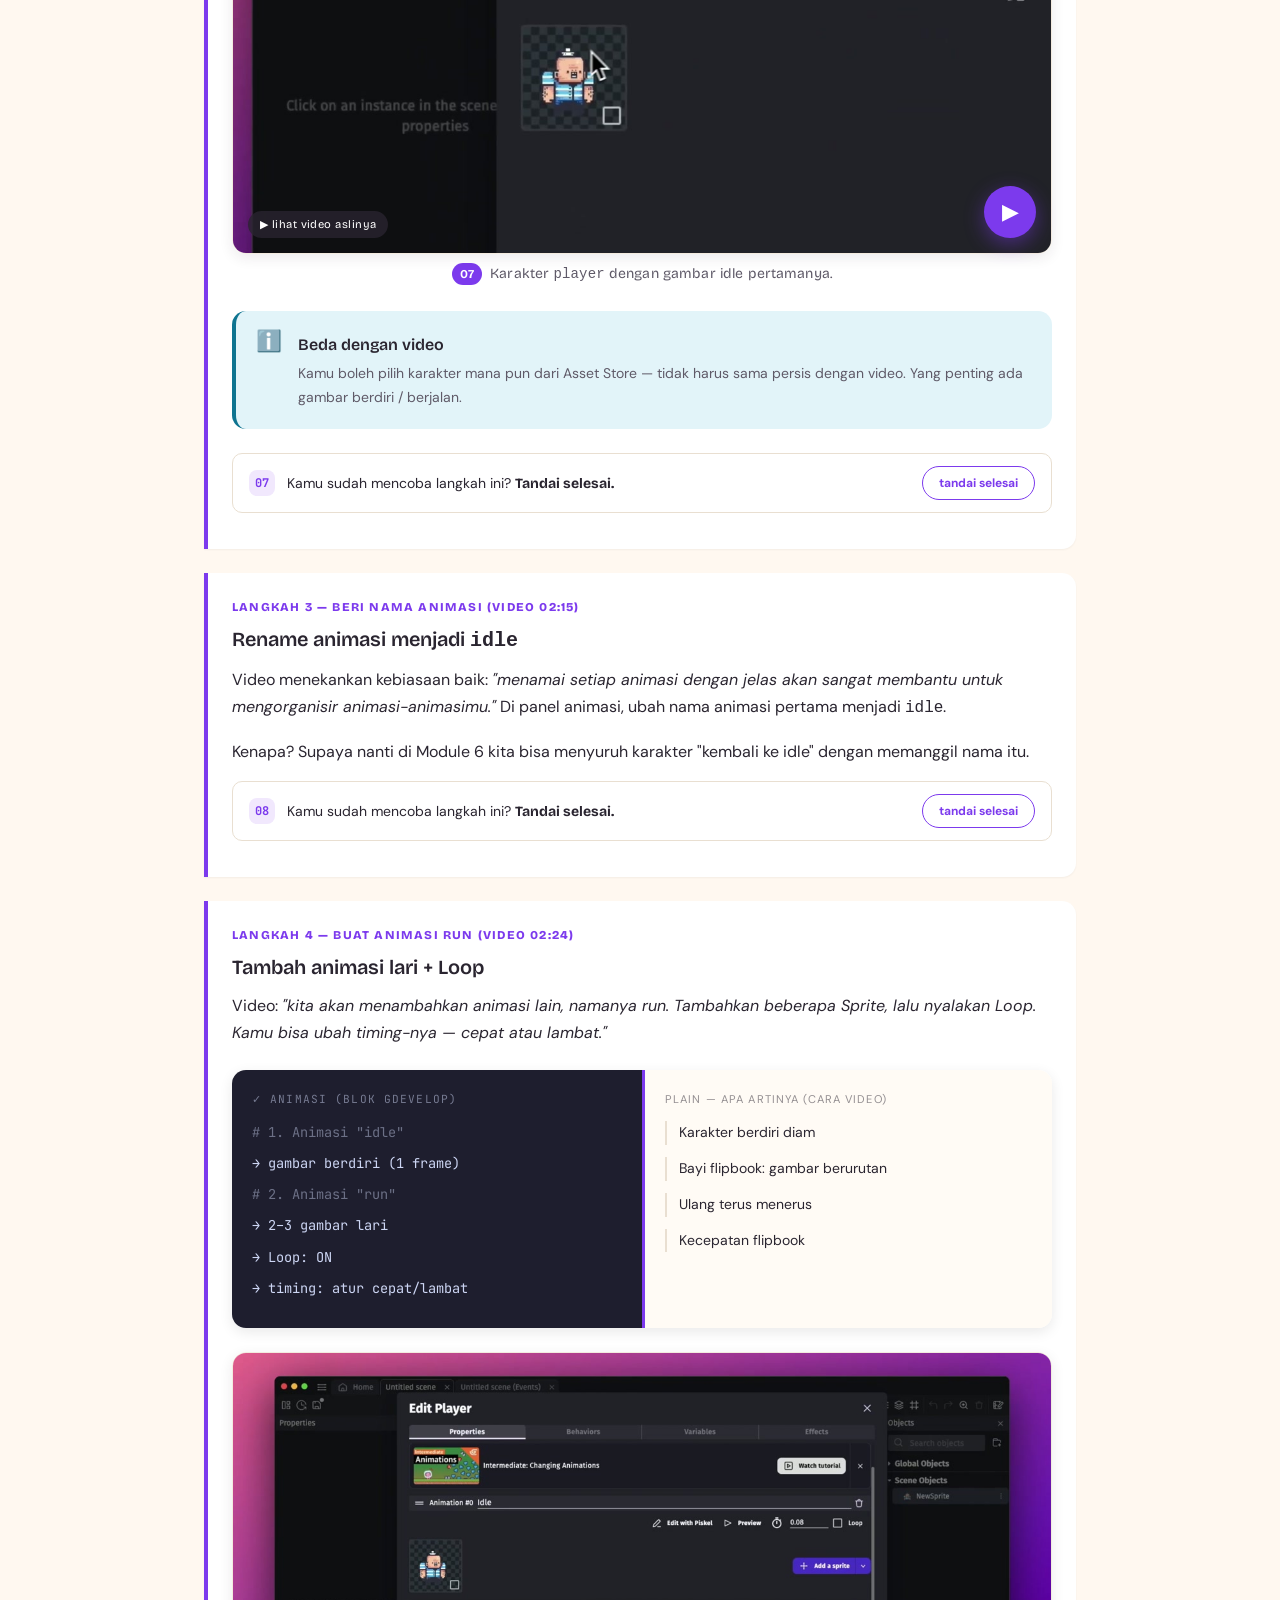
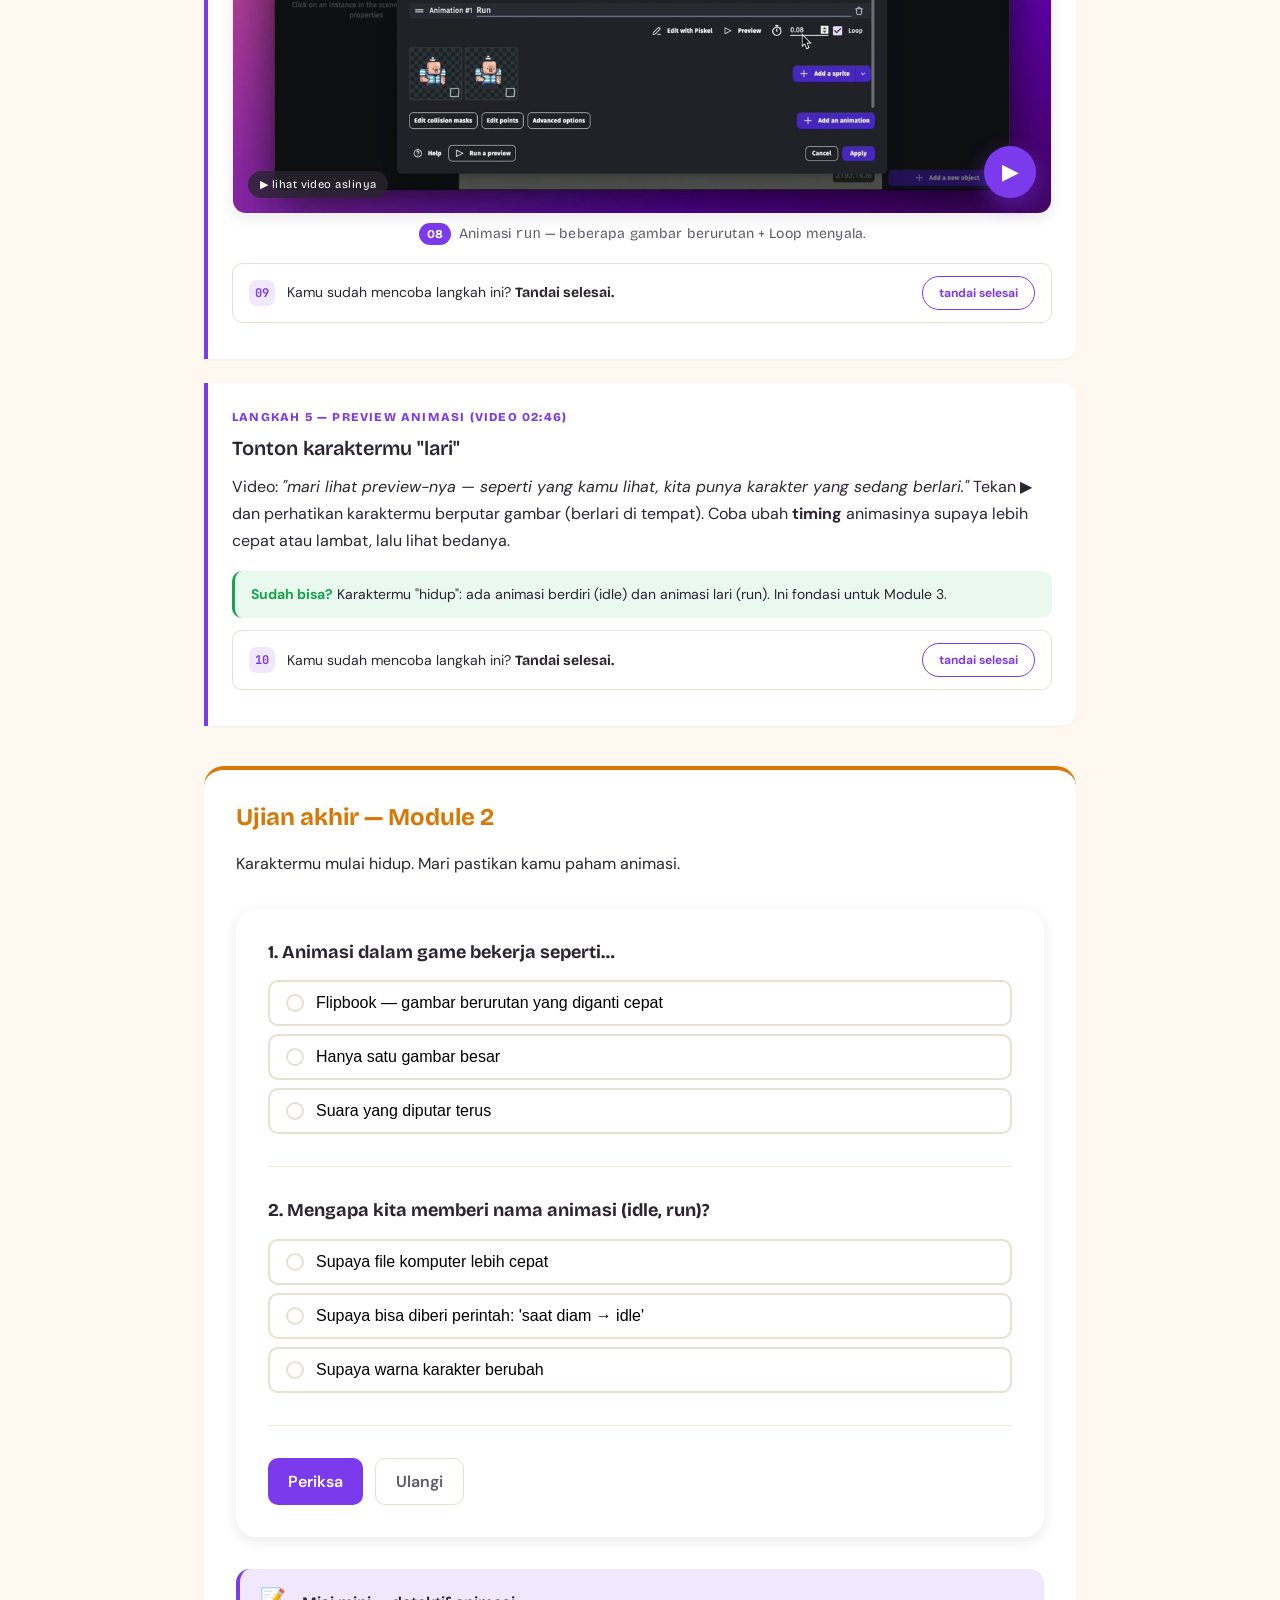
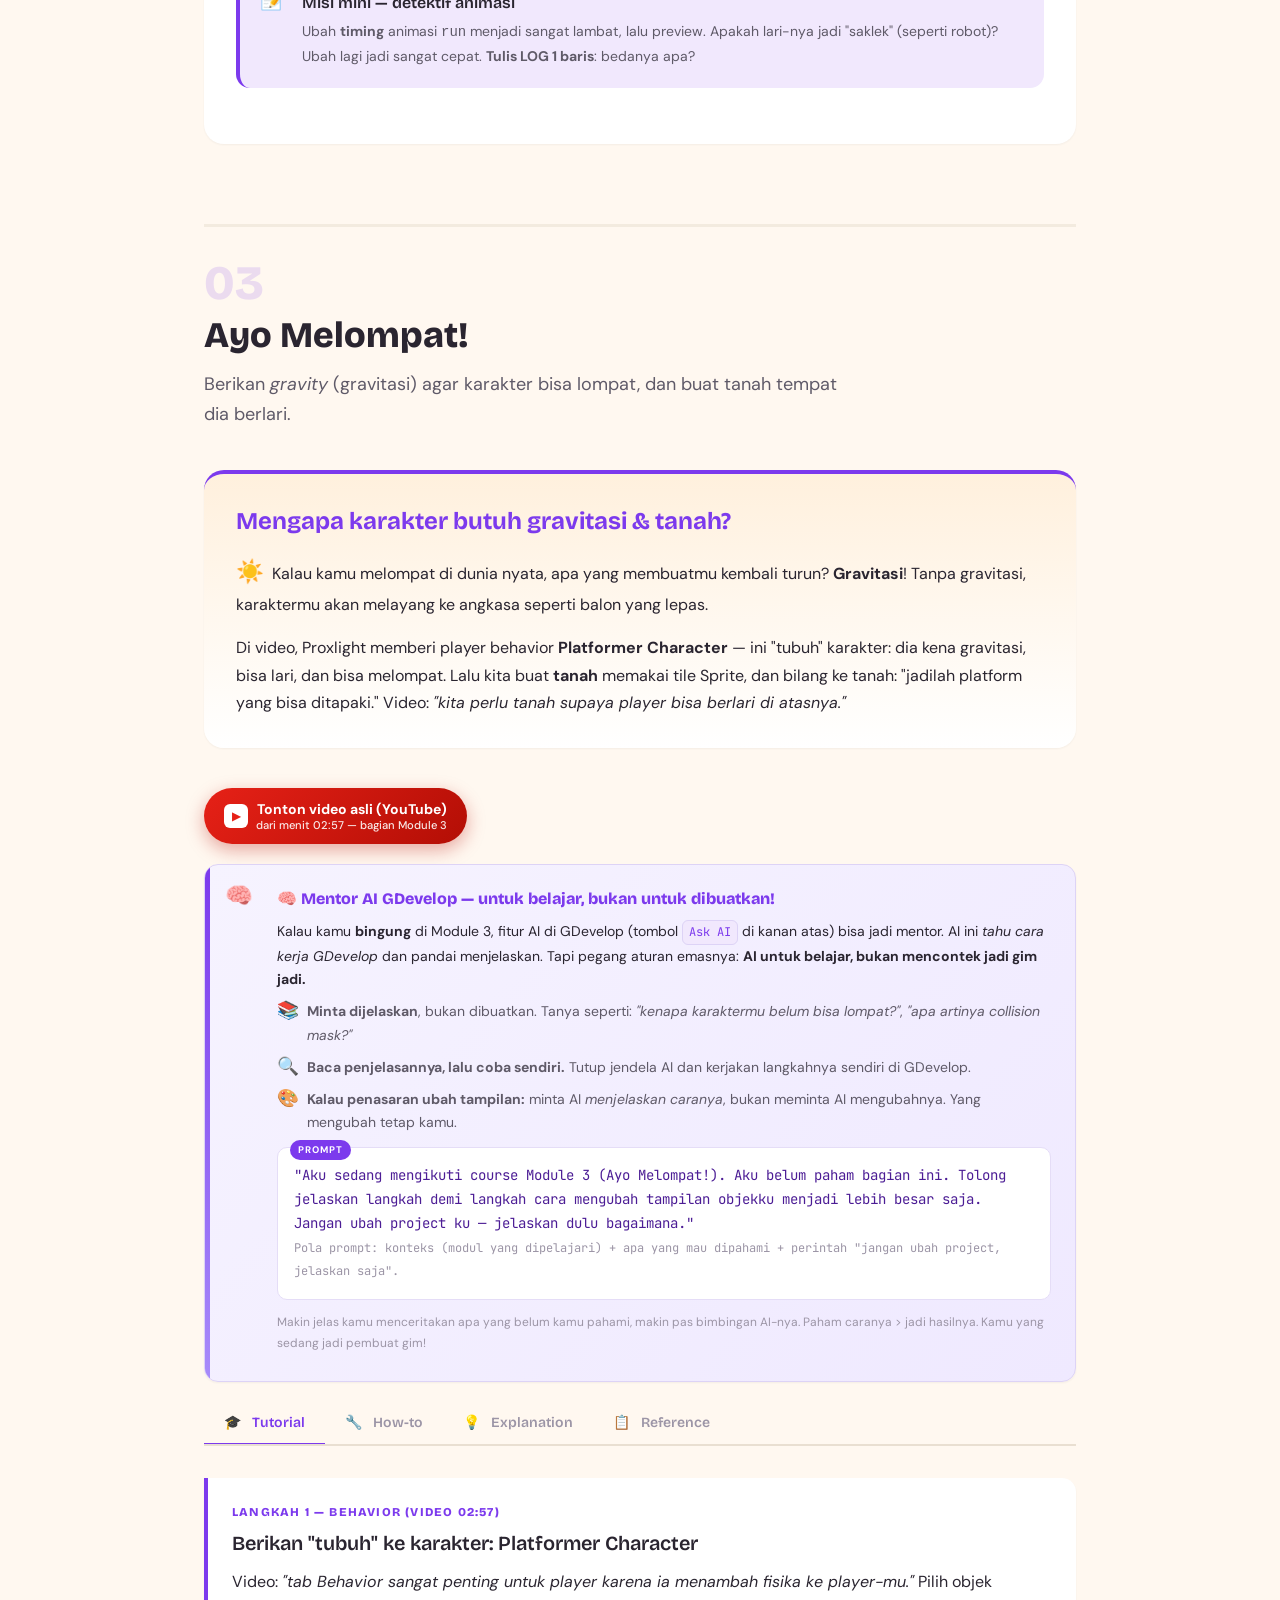
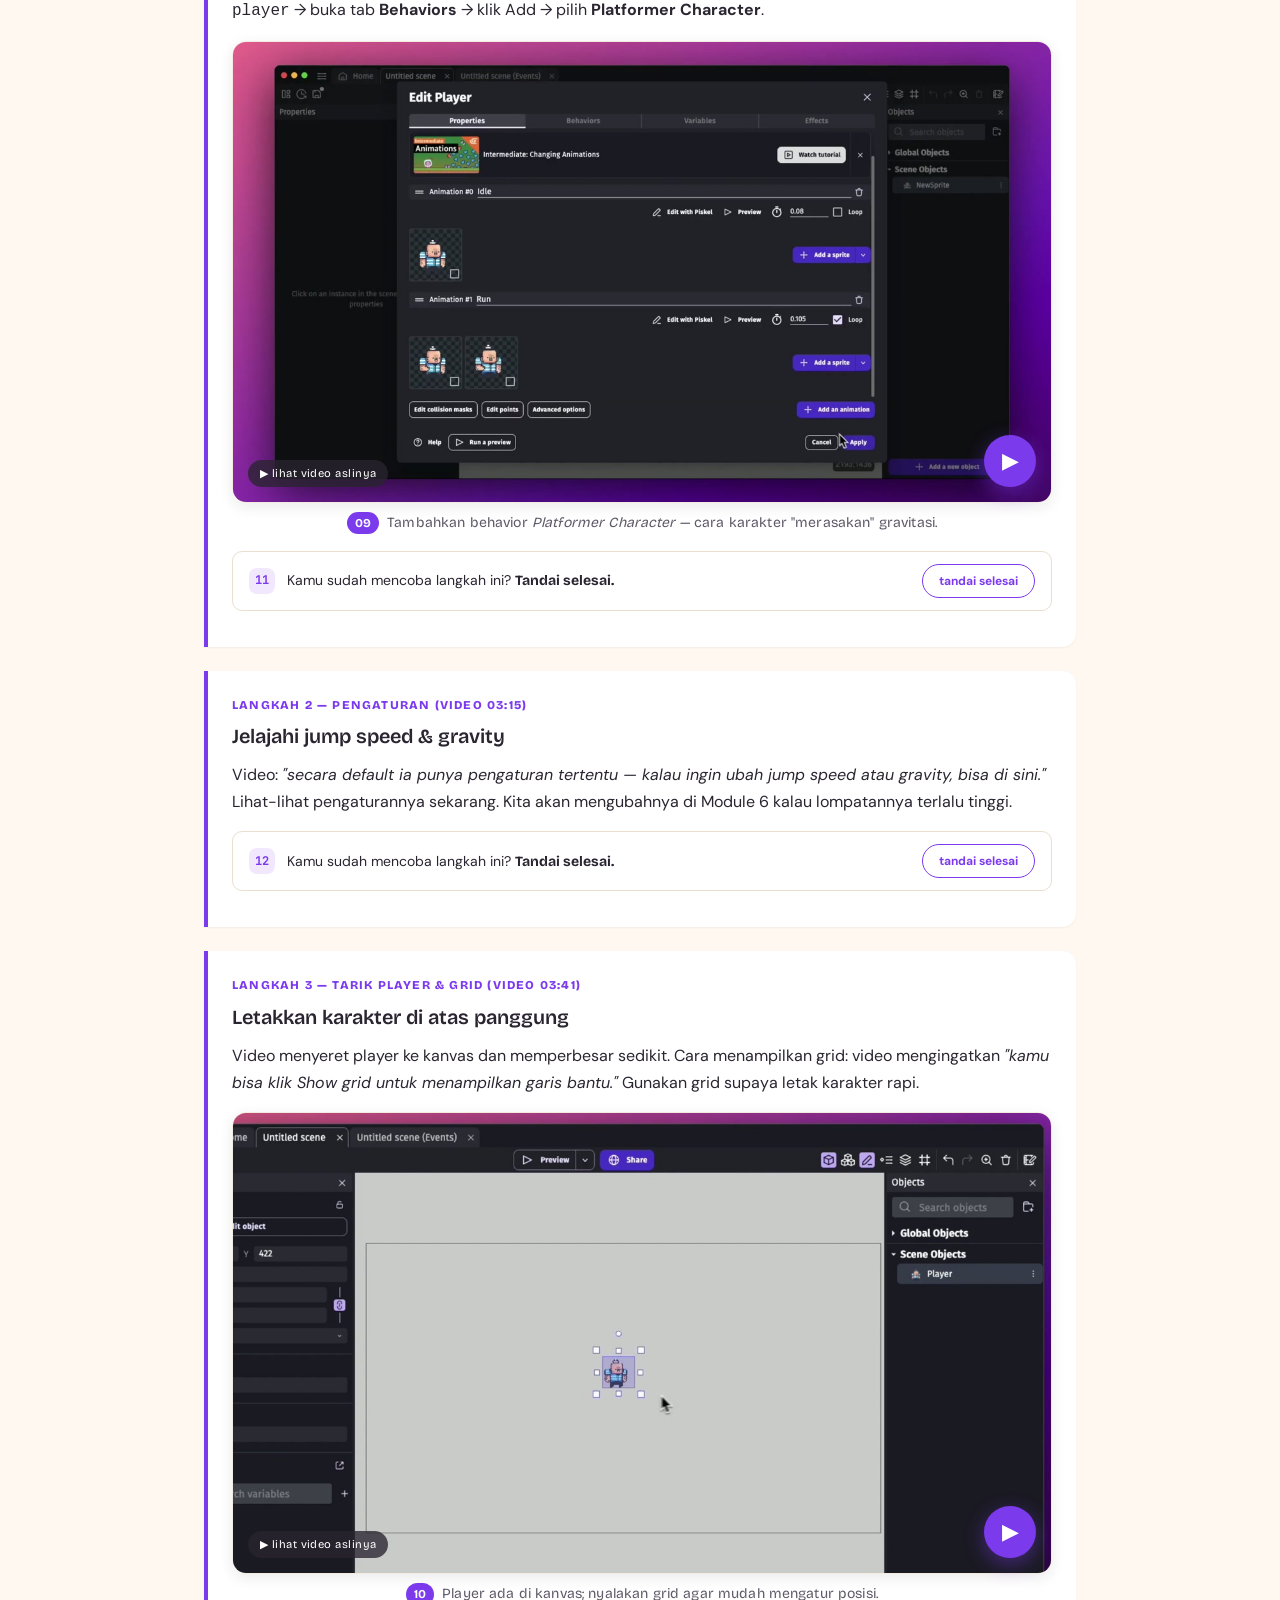
==== commit ed32086c: "Add per-step 'tandai selesai' checklist + GDevelop AI mentor callouts (learning, not requests)" ====
--- a/course/course.html
+++ b/course/course.html
@@ -1,1281 +1,1031 @@
 <!DOCTYPE html>
+
 <html lang="id">
 <head>
-  <meta charset="UTF-8">
-  <meta name="viewport" content="width=device-width, initial-scale=1.0">
-  <title>Buat Game Pertamamu — Petualangan GDevelop (Tanpa Coding!)</title>
-  <link rel="preconnect" href="https://fonts.googleapis.com">
-  <link rel="preconnect" href="https://fonts.gstatic.com" crossorigin>
-  <link href="https://fonts.googleapis.com/css2?family=Bricolage+Grotesque:opsz,wght@12..96,400;12..96,600;12..96,700;12..96,800&family=DM+Sans:ital,wght@0,400;0,500;0,600;0,700;1,400&family=JetBrains+Mono:wght@400;500;700&display=swap" rel="stylesheet">
-  <link rel="stylesheet" href="shared.css">
-  <style>
+<meta charset="utf-8"/>
+<meta content="width=device-width, initial-scale=1.0" name="viewport"/>
+<title>Buat Game Pertamamu — Petualangan GDevelop (Tanpa Coding!)</title>
+<link href="https://fonts.googleapis.com" rel="preconnect"/>
+<link crossorigin="" href="https://fonts.gstatic.com" rel="preconnect"/>
+<link href="https://fonts.googleapis.com/css2?family=Bricolage+Grotesque:opsz,wght@12..96,400;12..96,600;12..96,700;12..96,800&amp;family=DM+Sans:ital,wght@0,400;0,500;0,600;0,700;1,400&amp;family=JetBrains+Mono:wght@400;500;700&amp;display=swap" rel="stylesheet"/>
+<link href="shared.css" rel="stylesheet"/>
+<style>
     .mascot { display:inline-block; font-size:1.4rem; margin-right:var(--space-2); }
     .fc { font-family:var(--font-mono); font-size:var(--text-xs); background:var(--color-bg-code);
       color:#CBA6F7; padding:2px 6px; border-radius:4px; }
   </style>
 </head>
 <body>
+<nav class="nav">
+<div class="nav-inner">
+<div class="nav-title"><span class="nav-course-label">GDevelop Kids</span><a href="index.html">Course</a></div>
+<div aria-label="Navigasi module" class="nav-dots" role="tablist">
+<a class="nav-dot active" href="#module-1" title="Module 1 — Kenalan dengan GDevelop"></a>
+<a class="nav-dot" href="#module-2" title="Module 2 — Karaktermu Mulai Hidup"></a>
+<a class="nav-dot" href="#module-3" title="Module 3 — Ayo Melompat!"></a>
+<a class="nav-dot" href="#module-4" title="Module 4 — Kamera Ikut Kamu"></a>
+<a class="nav-dot" href="#module-5" title="Module 5 — Tombol Ajaib"></a>
+<a class="nav-dot" href="#module-6" title="Module 6 — Rapi, Pas &amp; Cantik"></a>
+</div>
+<div class="nav-links">
+<a href="index.html">Home</a>
+<a class="current" href="course.html">Course</a>
+</div>
+</div>
+</nav>
+<main class="page">
+<!-- ══════════════════════════ MODULE 1 ══════════════════════════ -->
+<section class="course-module" id="module-1">
+<header class="page-header">
+<span class="page-number">01</span>
+<h1 class="page-title">Kenalan dengan GDevelop</h1>
+<p class="page-subtitle">Buka GDevelop, buat proyek pertama, dan kenali tiga tempat penting: <em>Objects</em>, <em>Kanvas</em>, dan <em>Events</em>.</p>
+</header>
+<!-- Pembuka "Mengapa…?" -->
+<section class="screen screen-opener">
+<h2 class="screen-heading">Mengapa kita bisa membuat game <em>tanpa</em> coding?</h2>
+<p><span class="mascot">🎮</span>Bayangkan kamu punya kotak Lego ajaib: semua baloknya sudah punya <span class="term" data-def="Perintah siap pakai yang tinggal dihubung-hubungkan seperti balok Lego.">blok perintah</span> yang bisa disambung-sambung. GDevelop itu seperti kotak Lego itu! Pembuatnya (Proxlight) bilang di video: <em>"kita akan membuat game hanya dengan no-code game developing tool yang bernama GDevelop."</em></p>
+<p>Dengan GDevelop, kamu tidak mengetik kode rumit. Kamu <strong>menyusun balok kondisi dan aksi</strong> — seperti memberi perintah ke karakter mainanmu. Hari ini kamu akan membuat game <strong>Endless Runner</strong>: karakter yang berlari sambil melompati rintangan.</p>
+</section>
+<div class="yt-watch-row">
+<button class="yt-watch" data-yt-label="Module 1 — Mengenal GDevelop &amp; proyek pertama" data-yt-start="0">
+<span class="yt-badge">▶</span>
+<span>Tonton video asli (YouTube)<span class="yt-sub">dari menit 00:00 — bagian Module 1</span></span>
+</button>
+</div>
+<div class="callout-ai">
+<span class="ai-icon">🧠</span>
+<div class="ai-content">
+<div class="ai-title">🧠 Mentor AI GDevelop — untuk belajar, bukan untuk dibuatkan!</div>
+<p>Kalau kamu <strong>bingung</strong> di Module 1, fitur AI di GDevelop (tombol <span class="ai-kbd">Ask AI</span> di kanan atas) bisa jadi mentor. AI ini <em>tahu cara kerja GDevelop</em> dan pandai menjelaskan. Tapi pegang aturan emasnya: <strong>AI untuk belajar, bukan mencontek jadi gim jadi.</strong></p>
+<div class="ai-rule"><span class="emo">📚</span><span><strong>Minta dijelaskan</strong>, bukan dibuatkan. Tanya seperti: <em>"kenapa karaktermu belum bisa lompat?"</em>, <em>"apa artinya collision mask?"</em></span></div>
+<div class="ai-rule"><span class="emo">🔍</span><span><strong>Baca penjelasannya, lalu coba sendiri.</strong> Tutup jendela AI dan kerjakan langkahnya sendiri di GDevelop.</span></div>
+<div class="ai-rule"><span class="emo">🎨</span><span><strong>Kalau penasaran ubah tampilan:</strong> minta AI <em>menjelaskan caranya</em>, bukan meminta AI mengubahnya. Yang mengubah tetap kamu.</span></div>
+<div class="ai-prompt">
+          "Aku sedang mengikuti course Module 1 (Kenalan dengan GDevelop). Aku belum paham bagian ini. Tolong jelaskan langkah demi langkah cara mengubah tampilan objekku menjadi lebih besar saja. Jangan ubah project ku — jelaskan dulu bagaimana."
+          <br/><em>Pola prompt: konteks (modul yang dipelajari) + apa yang mau dipahami + perintah "jangan ubah project, jelaskan saja".</em>
+</div>
+<p class="ai-tip">Makin jelas kamu menceritakan apa yang belum kamu pahami, makin pas bimbingan AI-nya. Paham caranya &gt; jadi hasilnya. Kamu yang sedang jadi pembuat gim!</p>
+</div>
+</div><div class="diataxis-tabs">
+<button class="diataxis-tab active" data-panel="panel-tutorial"><span class="tab-icon">🎓</span> Tutorial</button>
+<button class="diataxis-tab" data-panel="panel-howto"><span class="tab-icon">🔧</span> How-to</button>
+<button class="diataxis-tab" data-panel="panel-explanation"><span class="tab-icon">💡</span> Explanation</button>
+<button class="diataxis-tab" data-panel="panel-reference"><span class="tab-icon">📋</span> Reference</button>
+</div>
+<div class="diataxis-panel active" id="panel-tutorial">
 
-<nav class="nav">
-  <div class="nav-inner">
-    <div class="nav-title"><span class="nav-course-label">GDevelop Kids</span><a href="index.html">Course</a></div>
-    <div class="nav-dots" role="tablist" aria-label="Navigasi module">
-      <a href="#module-1" class="nav-dot active" title="Module 1 — Kenalan dengan GDevelop"></a>
-      <a href="#module-2" class="nav-dot" title="Module 2 — Karaktermu Mulai Hidup"></a>
-      <a href="#module-3" class="nav-dot" title="Module 3 — Ayo Melompat!"></a>
-      <a href="#module-4" class="nav-dot" title="Module 4 — Kamera Ikut Kamu"></a>
-      <a href="#module-5" class="nav-dot" title="Module 5 — Tombol Ajaib"></a>
-      <a href="#module-6" class="nav-dot" title="Module 6 — Rapi, Pas & Cantik"></a>
-    </div>
-    <div class="nav-links">
-      <a href="index.html">Home</a>
-      <a href="course.html" class="current">Course</a>
-    </div>
-  </div>
-</nav>
+<div class="tutorial-step">
+<div class="tutorial-step-number">Langkah 1 — apa yang akan kita buat (dari video 00:00)</div>
+<h3>Kenalan dulu dengan game impianmu</h3>
+<p>Di video, Proxlight membuka dengan janji: <em>"di akhir tutorial ini kamu akan bisa membuat game platformer seperti ini — kamu bisa menjalankan player dengan keyboard, dan ini akan jadi endless runner game."</em></p>
+<p>Game impian kita: karakter lari ke kanan, bisa melompat, dan ada tanah untuk berlari. Sederhana, tapi menyenangkan!</p>
+<div class="figure">
+<img alt="Hasil akhir game: karakter lari di game jadi" data-clip="../original_gdev_assets/clips/m6_final.mp4" height="720" loading="lazy" src="../original_gdev_assets/m6_final.jpg" width="1280"/>
+<figcaption><span class="fig-num">01</span>Ini kira-kira hasil akhirnya — karakter, tanah, dan kamera yang mengikuti.</figcaption>
+</div>
+<div class="checklist-step" data-check-id="step-1"><span class="checklist-num">01</span><span class="checklist-label">Kamu sudah mencoba langkah ini? <strong>Tandai selesai.</strong></span><button aria-pressed="false" class="checklist-btn">tandai selesai</button></div></div>
+<div class="tutorial-step">
+<div class="tutorial-step-number">Langkah 2 — unduh &amp; buat proyek (00:36)</div>
+<h3>Buka GDevelop dan buat proyek baru</h3>
+<p>Video: <em>"sebelum masuk ke software-nya, kamu perlu mengunduhnya"</em>. Minta bantuan orang dewasa untuk mengunduh dari situs resmi GDevelop, lalu buka aplikasinya.</p>
+<p>Setelah terbuka, kamu akan lihat jendela seperti di bawah ini — ada proyek, template, dan aset.</p>
+<div class="figure">
+<img alt="Jendela awal GDevelop menampilkan proyek dan template" data-clip="../original_gdev_assets/clips/m1_app_window.mp4" height="720" loading="lazy" src="../original_gdev_assets/m1_app_window.jpg" width="1280"/>
+<figcaption><span class="fig-num">02</span>Jendela awal GDevelop — tempat kamu memilih proyek baru.</figcaption>
+</div>
+<p>Klik <strong>Create a project</strong> (Buat Proyek). Beri nama proyekmu, misalnya <code>Endless Runner</code>. Kalau bingung nama, ada tombol <strong>Randomize</strong> di video.</p>
+<div class="figure">
+<img alt="Form membuat proyek baru dengan pilihan Desktop Full HD" data-clip="../original_gdev_assets/clips/m1_create_form.mp4" height="720" loading="lazy" src="../original_gdev_assets/m1_create_form.jpg" width="1280"/>
+<figcaption><span class="fig-num">03</span>Isi nama proyek, lalu pilih <em>Desktop Full HD</em> + <em>optimize for pixel art</em>.</figcaption>
+</div>
+<div class="callout callout-info"><span class="callout-icon">ℹ️</span><div class="callout-content">
+<span class="callout-title">Beda dengan video</span>
+<p>Boleh pakai nama apa saja. Pilih <strong>Desktop Full HD</strong> dan centang <em>optimize for pixel art</em> persis seperti video — karena karakter kita nanti bergaya pixel art.</p></div>
+</div>
+<div class="checklist-step" data-check-id="step-2"><span class="checklist-num">02</span><span class="checklist-label">Kamu sudah mencoba langkah ini? <strong>Tandai selesai.</strong></span><button aria-pressed="false" class="checklist-btn">tandai selesai</button></div></div>
+<div class="tutorial-step">
+<div class="tutorial-step-number">Langkah 3 — kenali 3 area penting (01:32)</div>
+<h3>Ini dia "rumah" kita selanjutnya</h3>
+<p>Video: <em>"setelah ini kamu bisa lihat interfacenya — sangat simple dan sangat mudah digunakan."</em> Kamu akan melihat tiga tempat penting:</p>
+<div class="figure">
+<img alt="Antarmuka GDevelop: Objects, Kanvas, Events" data-clip="../original_gdev_assets/clips/m1_editor.mp4" height="720" loading="lazy" src="../original_gdev_assets/m1_editor.jpg" width="1280"/>
+<figcaption><span class="fig-num">04</span>Antarmuka GDevelop. Kiri: Objects. Tengah: Kanvas (panggung). Atas: tab Events (perintah).</figcaption>
+</div>
+<ul style="margin:var(--space-3) 0 var(--space-3) var(--space-6);font-size:var(--text-sm)">
+<li><strong>Objects</strong> (kiri): tempat menyimpan semua "benda" di game — karakter, tanah, batu.</li>
+<li><strong>Kanvas / Scene</strong> (tengah): panggung besar tempat game dimainkan.</li>
+<li><strong>Events</strong> (tab di atas): tempat kita menyusun "balok perintah". Kata video: <em>"di sini kamu punya very simple objects option."</em></li>
+</ul>
+<div class="checklist-step" data-check-id="step-3"><span class="checklist-num">03</span><span class="checklist-label">Kamu sudah mencoba langkah ini? <strong>Tandai selesai.</strong></span><button aria-pressed="false" class="checklist-btn">tandai selesai</button></div></div>
+<div class="tutorial-step">
+<div class="tutorial-step-number">Langkah 4 — lihat daftar objek (01:42)</div>
+<h3>Ada apa saja di dalam Objects?</h3>
+<p>Video menjelaskan jenis-jenis objek: <em>"objek bisa berisi berbagai hal — Sprite (karaktermu), tile Sprite (untuk membuat tanah), 3D box, dan 3D model."</em></p>
+<div class="figure">
+<img alt="Daftar objek: Sprite, tile Sprite, 3D box, 3D model" data-clip="../original_gdev_assets/clips/m1_objects_types.mp4" height="720" loading="lazy" src="../original_gdev_assets/m1_objects_types.jpg" width="1280"/>
+<figcaption><span class="fig-num">05</span>Berbagai jenis objek yang bisa kita tambahkan.</figcaption>
+</div>
+<p>Kita baru pakai <strong>Sprite</strong> dan <strong>tile Sprite</strong> di course ini. Yang lain cukup dilihat dulu.</p>
+<div class="checklist-step" data-check-id="step-4"><span class="checklist-num">04</span><span class="checklist-label">Kamu sudah mencoba langkah ini? <strong>Tandai selesai.</strong></span><button aria-pressed="false" class="checklist-btn">tandai selesai</button></div></div>
+<div class="tutorial-step">
+<div class="tutorial-step-number">Langkah 5 — coba preview (02:38)</div>
+<h3>Tekan Play! (proyek masih kosong)</h3>
+<p>Bagian atas ada tombol preview (▶). Video menekannya setiap kali mau melihat hasil. Tekan sekarang — jendela game akan terbuka, tapi masih kosong karena kita belum menambahkan apa-apa. Itu normal! Tutup jendelanya dan kembali ke editor.</p>
+<div class="callout callout-warning"><span class="callout-icon">⚠️</span><div class="callout-content">
+<span class="callout-title">Tips</span>
+<p>Tombol preview inilah "jendela sihir" kamu. Setiap habis menyusun perintah, tekan preview untuk melihat hasilnya. Jangan lupa tutup jendela sebelum lanjut mengedit.</p></div>
+</div>
+<div class="expected-result"><strong>Coba saja!</strong> Semua file tersimpan otomatis di proyekmu. Kalau muncul pertanyaan "simpan?", pilih Ya.</div>
+<div class="checklist-step" data-check-id="step-5"><span class="checklist-num">05</span><span class="checklist-label">Kamu sudah mencoba langkah ini? <strong>Tandai selesai.</strong></span><button aria-pressed="false" class="checklist-btn">tandai selesai</button></div></div>
+</div>
+<!-- ===== HOW-TO ===== -->
+<div class="diataxis-panel" id="panel-howto">
+<div class="howto-recipe"><h3>Resep: buka proyek GDevelop</h3>
+<ol class="howto-list">
+<li>Buka aplikasi/browser GDevelop.</li>
+<li>Klik <strong>Create a project</strong> → isi nama.</li>
+<li>Pilih <strong>Desktop Full HD</strong> → centang <em>optimize for pixel art</em>.</li>
+<li>Klik <strong>Create project</strong>.</li>
+<li>Tekan ▶ untuk preview (belum ada apa-apa, wajar).</li>
+</ol>
+</div>
+<div class="howto-recipe"><h3>Berhenti saat bingung</h3>
+<p>Kalau jendela GDevelop tiba-tiba aneh: tutup jendela preview, klik area Objects, dan cari tombol ▶ lagi. Galau itu biasa, semua pembuat game pernah mengalaminya!</p>
+</div>
+</div>
+<!-- ===== EXPLANATION ===== -->
+<div class="diataxis-panel" id="panel-explanation">
+<h2>Mengapa ini bekerja</h2>
+<p>GDevelop adalah <strong>engine game tanpa kode</strong>. Alih-alih menulis <span class="term" data-def="Baris perintah yang dibaca komputer untuk melakukan sesuatu.">kode</span>, kamu menyusun <strong>kondisi</strong> ("jika tombol kanan ditekan") dan <strong>aksi</strong> ("gerakkan karakter ke kanan"). Konsep ini dipakai semua game, dan ada di tab <strong>Events</strong>.</p>
+<p>Video menekankan tiga hal bisa dilakukan hanya dengan klik dan seret: buat objek, atur gambar, dan hubungkan perintah — semuanya tanpa mengetik kode.</p>
+</div>
+<!-- ===== REFERENCE ===== -->
+<div class="diataxis-panel" id="panel-reference">
+<h2>Referensi cepat — kata-kata penting</h2>
+<table class="ref-table">
+<tr><th>Kata</th><th>Artinya (bahasa sehari-hari)</th></tr>
+<tr><td><code>Sprite</code></td><td>Gambar karakter/benda bergerak</td></tr>
+<tr><td><code>tile Sprite</code></td><td>Gambar yang bisa diulang untuk membuat tanah/dinding</td></tr>
+<tr><td><code>Scene / Kanvas</code></td><td>Panggung tempat game dimainkan</td></tr>
+<tr><td><code>Objects</code></td><td>Tempat menyimpan benda-benda game</td></tr>
+<tr><td><code>Events</code></td><td>Tab tempat menyusun perintah kondisi → aksi</td></tr>
+<tr><td><code>Preview</code></td><td>Tombol ▶ untuk mencoba menjalankan game</td></tr>
+</table>
+</div>
+<!-- ===== UJIAN AKHIR ===== -->
+<section class="screen screen-exam">
+<h2 class="screen-heading">Ujian akhir — Module 1</h2>
+<p>Kamu baru saja membuka GDevelop. Ayo pastikan kamu ingat tiga area pentingnya!</p>
+<div class="quiz-container" id="quiz-m1">
+<div class="quiz-question-block" data-correct="b" data-explanation-right="Betul! Kiri = tempat menyimpan benda (Objects), tengah = panggung (Kanvas), dan atas = tempat perintah (Events). Ini rumah kita selama 6 pelajaran." data-explanation-wrong="Belum tepat. Coba ingat kembali posisi tiga area di video: Objects di kiri, Kanvas di tengah, Events di atas.">
+<h4 class="quiz-question">1. Di GDevelop, tempat kita menyusun perintah ("jika tombol ditekan → gerak") adalah…</h4>
+<div class="quiz-options">
+<button class="quiz-option" data-value="a"><div class="quiz-option-radio"></div><span>Panel Objects (kiri)</span></button>
+<button class="quiz-option" data-value="b"><div class="quiz-option-radio"></div><span>Tab Events (atas)</span></button>
+<button class="quiz-option" data-value="c"><div class="quiz-option-radio"></div><span>Kanvas tengah (panggung)</span></button>
+</div>
+<div class="quiz-feedback"></div>
+</div>
+<div class="quiz-question-block" data-correct="a" data-explanation-right="Benar! Poster itu analogi yang bagus: Sprite untuk karakter, tile Sprite untuk tanah yang berulang. Video menyebut keduanya sebagai jenis objek yang bisa ditambahkan." data-explanation-wrong="Hampir. Ingat video: Sprite = karakter, tile Sprite = tanah berulang. Keduanya ada di pilihan yang lebih lengkap.">
+<h4 class="quiz-question">2. Mana yang benar tentang jenis objek di video?</h4>
+<div class="quiz-options">
+<button class="quiz-option" data-value="a"><div class="quiz-option-radio"></div><span>Sprite untuk karakter, tile Sprite untuk tanah berulang</span></button>
+<button class="quiz-option" data-value="b"><div class="quiz-option-radio"></div><span>Sprite hanya untuk tanah, tile Sprite hanya untuk jendela</span></button>
+<button class="quiz-option" data-value="c"><div class="quiz-option-radio"></div><span>3D box adalah satu-satunya objek yang bisa dibuat</span></button>
+</div>
+<div class="quiz-feedback"></div>
+</div>
+<div class="quiz-controls">
+<button class="btn btn-primary quiz-check-btn">Periksa</button>
+<button class="btn btn-ghost quiz-reset-btn">Ulangi</button>
+</div>
+</div>
+<div class="callout callout-accent"><span class="callout-icon">📝</span><div class="callout-content">
+<span class="callout-title">Misi mini — petualangan mengeksplor</span>
+<p>Tanpa mengubah apa pun, coba <strong>klik semua tombol di atas editor</strong> satu per satu (kecuali tombol berbahaya seperti Hapus). Catat di buku: tombol apa yang muncul jendela Baru? Tulis <strong>LOG 1 baris</strong> kamu.</p></div>
+</div>
+</section>
+</section>
+<!-- ══════════════════════════ MODULE 2 ══════════════════════════ -->
+<section class="course-module" id="module-2">
+<header class="page-header">
+<span class="page-number">02</span>
+<h1 class="page-title">Karaktermu Mulai Hidup</h1>
+<p class="page-subtitle">Tambahkan karakter <em>player</em>, buat animasi <em>idle</em> dan <em>run</em>, lalu lihat dia bergerak di preview.</p>
+</header>
+<section class="screen screen-opener">
+<h2 class="screen-heading">Mengapa satu gambar saja <em>tidak cukup</em>?</h2>
+<p><span class="mascot">📖</span>Pernah membuat <strong>flipbook</strong>? Kamu menggambar di pojok buku, lalu membalik halamannya cepat-cepat dan gambarnya "hidup". Animasi di game bekerja persis seperti itu: <em>beberapa gambar yang berganti cepat</em> membuat mata kita mengira ada gerakan.</p>
+<p>Di video, karakter kita punya <strong>posisi idle</strong> (berdiri) dan <strong>animasi lari</strong>. GDevelop menyebut kumpulan gambar ini <span class="term" data-def="Kumpulan gambar yang dijalankan berurutan supaya terlihat bergerak — seperti flipbook.">animasi</span>. Hari ini kita "menghidupkan" karakter dengan dua animasi ini.</p>
+</section>
+<div class="yt-watch-row">
+<button class="yt-watch" data-yt-label="Module 2 — Animasi karakter: idle &amp; run" data-yt-start="120">
+<span class="yt-badge">▶</span>
+<span>Tonton video asli (YouTube)<span class="yt-sub">dari menit 02:00 — bagian Module 2</span></span>
+</button>
+</div>
+<div class="callout-ai">
+<span class="ai-icon">🧠</span>
+<div class="ai-content">
+<div class="ai-title">🧠 Mentor AI GDevelop — untuk belajar, bukan untuk dibuatkan!</div>
+<p>Kalau kamu <strong>bingung</strong> di Module 2, fitur AI di GDevelop (tombol <span class="ai-kbd">Ask AI</span> di kanan atas) bisa jadi mentor. AI ini <em>tahu cara kerja GDevelop</em> dan pandai menjelaskan. Tapi pegang aturan emasnya: <strong>AI untuk belajar, bukan mencontek jadi gim jadi.</strong></p>
+<div class="ai-rule"><span class="emo">📚</span><span><strong>Minta dijelaskan</strong>, bukan dibuatkan. Tanya seperti: <em>"kenapa karaktermu belum bisa lompat?"</em>, <em>"apa artinya collision mask?"</em></span></div>
+<div class="ai-rule"><span class="emo">🔍</span><span><strong>Baca penjelasannya, lalu coba sendiri.</strong> Tutup jendela AI dan kerjakan langkahnya sendiri di GDevelop.</span></div>
+<div class="ai-rule"><span class="emo">🎨</span><span><strong>Kalau penasaran ubah tampilan:</strong> minta AI <em>menjelaskan caranya</em>, bukan meminta AI mengubahnya. Yang mengubah tetap kamu.</span></div>
+<div class="ai-prompt">
+          "Aku sedang mengikuti course Module 2 (Karaktermu Mulai Hidup). Aku belum paham bagian ini. Tolong jelaskan langkah demi langkah cara mengubah tampilan objekku menjadi lebih besar saja. Jangan ubah project ku — jelaskan dulu bagaimana."
+          <br/><em>Pola prompt: konteks (modul yang dipelajari) + apa yang mau dipahami + perintah "jangan ubah project, jelaskan saja".</em>
+</div>
+<p class="ai-tip">Makin jelas kamu menceritakan apa yang belum kamu pahami, makin pas bimbingan AI-nya. Paham caranya &gt; jadi hasilnya. Kamu yang sedang jadi pembuat gim!</p>
+</div>
+</div><div class="diataxis-tabs">
+<button class="diataxis-tab active" data-panel="panel-tutorial"><span class="tab-icon">🎓</span> Tutorial</button>
+<button class="diataxis-tab" data-panel="panel-howto"><span class="tab-icon">🔧</span> How-to</button>
+<button class="diataxis-tab" data-panel="panel-explanation"><span class="tab-icon">💡</span> Explanation</button>
+<button class="diataxis-tab" data-panel="panel-reference"><span class="tab-icon">📋</span> Reference</button>
+</div>
+<div class="diataxis-panel active" id="panel-tutorial">
 
-<main class="page">
+<div class="tutorial-step">
+<div class="tutorial-step-number">Langkah 1 — buat objek player (video 02:00)</div>
+<h3>Tambah Sprite "player"</h3>
+<p>Video memulai: <em>"mari mulai dengan Sprite — saya akan menambahkan Sprite dan menamainya player."</em></p>
+<p>Klik tombol <strong>tambah objek</strong> ➕ di panel Objects, pilih <strong>Sprite</strong>, lalu ketik nama <code>player</code>.</p>
+<div class="figure">
+<img alt="Menu tambah objek di GDevelop" data-clip="../original_gdev_assets/clips/m1_objects_panel.mp4" height="720" loading="lazy" src="../original_gdev_assets/m1_objects_panel.jpg" width="1280"/>
+<figcaption><span class="fig-num">06</span>Pilih <em>Sprite</em> lalu beri nama <code>player</code>, persis video.</figcaption>
+</div>
+<div class="checklist-step" data-check-id="step-6"><span class="checklist-num">06</span><span class="checklist-label">Kamu sudah mencoba langkah ini? <strong>Tandai selesai.</strong></span><button aria-pressed="false" class="checklist-btn">tandai selesai</button></div></div>
+<div class="tutorial-step">
+<div class="tutorial-step-number">Langkah 2 — import gambar idle (video 02:09)</div>
+<h3>Berikan gambar "berdiri" untuk karaktermu</h3>
+<p>Video: <em>"mari import gambarnya dari asset store — ini gambar untuk posisi idle kita."</em> Asset Store adalah perpustakaan gambar gratis di GDevelop.</p>
+<p>Cari gambar karakter yang kamu suka, lalu pilih. Ini gambar pertama = posisi berdiri (idle).</p>
+<div class="figure">
+<img alt="Sprite player dengan gambar idle" data-clip="../original_gdev_assets/clips/m2_idle_image.mp4" height="720" loading="lazy" src="../original_gdev_assets/m2_idle_image.jpg" width="1280"/>
+<figcaption><span class="fig-num">07</span>Karakter <code>player</code> dengan gambar idle pertamanya.</figcaption>
+</div>
+<div class="callout callout-info"><span class="callout-icon">ℹ️</span><div class="callout-content">
+<span class="callout-title">Beda dengan video</span>
+<p>Kamu boleh pilih karakter mana pun dari Asset Store — tidak harus sama persis dengan video. Yang penting ada gambar berdiri / berjalan.</p></div>
+</div>
+<div class="checklist-step" data-check-id="step-7"><span class="checklist-num">07</span><span class="checklist-label">Kamu sudah mencoba langkah ini? <strong>Tandai selesai.</strong></span><button aria-pressed="false" class="checklist-btn">tandai selesai</button></div></div>
+<div class="tutorial-step">
+<div class="tutorial-step-number">Langkah 3 — beri nama animasi (video 02:15)</div>
+<h3>Rename animasi menjadi <code>idle</code></h3>
+<p>Video menekankan kebiasaan baik: <em>"menamai setiap animasi dengan jelas akan sangat membantu untuk mengorganisir animasi-animasimu."</em> Di panel animasi, ubah nama animasi pertama menjadi <code>idle</code>.</p>
+<p>Kenapa? Supaya nanti di Module 6 kita bisa menyuruh karakter "kembali ke idle" dengan memanggil nama itu.</p>
+<div class="checklist-step" data-check-id="step-8"><span class="checklist-num">08</span><span class="checklist-label">Kamu sudah mencoba langkah ini? <strong>Tandai selesai.</strong></span><button aria-pressed="false" class="checklist-btn">tandai selesai</button></div></div>
+<div class="tutorial-step">
+<div class="tutorial-step-number">Langkah 4 — buat animasi run (video 02:24)</div>
+<h3>Tambah animasi lari + Loop</h3>
+<p>Video: <em>"kita akan menambahkan animasi lain, namanya run. Tambahkan beberapa Sprite, lalu nyalakan Loop. Kamu bisa ubah timing-nya — cepat atau lambat."</em></p>
+<div class="translate-block step-core" style="display:grid;grid-template-columns:1fr 1fr;gap:0;border-radius:14px;overflow:hidden;box-shadow:0 4px 14px rgba(0,0,0,0.09);margin:1.5rem 0">
+<div style="background:#1E1E2E;color:#CDD6F4;padding:1.25rem;font-family:var(--font-mono);font-size:0.85rem;line-height:1.7">
+<div style="font-size:0.7rem;text-transform:uppercase;letter-spacing:0.1em;opacity:0.5;margin-bottom:0.75rem">✓ Animasi (blok GDevelop)</div>
+<div class="code-line"><span class="code-comment"># 1. Animasi "idle"</span></div>
+<div class="code-line">→ gambar berdiri (1 frame)</div>
+<div class="code-line"></div>
+<div class="code-line"><span class="code-comment"># 2. Animasi "run"</span></div>
+<div class="code-line">→ 2–3 gambar lari</div>
+<div class="code-line">→ Loop: ON</div>
+<div class="code-line">→ timing: atur cepat/lambat</div>
+</div>
+<div style="background:#FFFBF5;padding:1.25rem;font-size:0.875rem;line-height:1.7;border-left:3px solid #7C3AED">
+<div style="font-size:0.7rem;text-transform:uppercase;letter-spacing:0.1em;opacity:0.5;margin-bottom:0.75rem">PLAIN — apa artinya (cara video)</div>
+<div class="tl" style="margin-bottom:0.75rem;padding-left:0.75rem;border-left:2px solid #E9DFD1">Karakter berdiri diam</div>
+<div class="tl" style="margin-bottom:0.75rem;padding-left:0.75rem;border-left:2px solid #E9DFD1">Bayi flipbook: gambar berurutan</div>
+<div class="tl" style="margin-bottom:0.75rem;padding-left:0.75rem;border-left:2px solid #E9DFD1">Ulang terus menerus</div>
+<div class="tl" style="margin-bottom:0.75rem;padding-left:0.75rem;border-left:2px solid #E9DFD1">Kecepatan flipbook</div>
+</div>
+</div>
+<div class="figure">
+<img alt="Animasi run dengan banyak frame dan opsi Loop" data-clip="../original_gdev_assets/clips/m2_run_anim.mp4" height="720" loading="lazy" src="../original_gdev_assets/m2_run_anim.jpg" width="1280"/>
+<figcaption><span class="fig-num">08</span>Animasi <code>run</code> — beberapa gambar berurutan + Loop menyala.</figcaption>
+</div>
+<div class="checklist-step" data-check-id="step-9"><span class="checklist-num">09</span><span class="checklist-label">Kamu sudah mencoba langkah ini? <strong>Tandai selesai.</strong></span><button aria-pressed="false" class="checklist-btn">tandai selesai</button></div></div>
+<div class="tutorial-step">
+<div class="tutorial-step-number">Langkah 5 — preview animasi (video 02:46)</div>
+<h3>Tonton karaktermu "lari"</h3>
+<p>Video: <em>"mari lihat preview-nya — seperti yang kamu lihat, kita punya karakter yang sedang berlari."</em> Tekan ▶ dan perhatikan karaktermu berputar gambar (berlari di tempat). Coba ubah <strong>timing</strong> animasinya supaya lebih cepat atau lambat, lalu lihat bedanya.</p>
+<div class="expected-result"><strong>Sudah bisa?</strong> Karaktermu "hidup": ada animasi berdiri (idle) dan animasi lari (run). Ini fondasi untuk Module 3.</div>
+<div class="checklist-step" data-check-id="step-10"><span class="checklist-num">10</span><span class="checklist-label">Kamu sudah mencoba langkah ini? <strong>Tandai selesai.</strong></span><button aria-pressed="false" class="checklist-btn">tandai selesai</button></div></div>
+</div>
+<div class="diataxis-panel" id="panel-howto">
+<div class="howto-recipe"><h3>Resep: tambah animasi</h3>
+<ol class="howto-list">
+<li>Panel Objects → ➕ → Sprite → nama <code>player</code>.</li>
+<li>Klik karakter di daftar → panel Animations.</li>
+<li>Import gambar (Asset Store) → <strong>+ animasi baru</strong>.</li>
+<li>Rename: <code>idle</code>, <code>run</code>.</li>
+<li>Untuk animasi run: import beberapa frame → Loop ON.</li>
+<li>Preview ▶ dan setel timing.</li>
+</ol>
+</div>
+</div>
+<div class="diataxis-panel" id="panel-explanation">
+<h2>Mengapa dua animasi?</h2>
+<p>Animasi adalah <strong>flipbook digital</strong>. Tapi kalau karaktermu hanya punya gambar berdiri, dia tidak akan bisa "berlari". GDevelop memakai <strong>nama animasi</strong> (idle / run) supaya kamu bisa memerintahkan: "kalau sedang lari, pakai animasi run; kalau diam, pakai idle." Konsep ini (posisi diam vs gerak) ada di semua game.</p>
+</div>
+<div class="diataxis-panel" id="panel-reference">
+<h2>Referensi cepat</h2>
+<table class="ref-table">
+<tr><th>Istilah</th><th>Artinya</th></tr>
+<tr><td><code>Animation idle</code></td><td>Gambar saat karakter diam/berdiri</td></tr>
+<tr><td><code>Animation run</code></td><td>Gambar berurutan saat lari (flipbook)</td></tr>
+<tr><td><code>Loop</code></td><td>Ulangi animasi terus-menerus</td></tr>
+<tr><td><code>Timing</code></td><td>Kecepatan pergantian gambar</td></tr>
+<tr><td><code>Asset Store</code></td><td>Perpustakaan gambar gratis di GDevelop</td></tr>
+</table>
+</div>
+<section class="screen screen-exam">
+<h2 class="screen-heading">Ujian akhir — Module 2</h2>
+<p>Karaktermu mulai hidup. Mari pastikan kamu paham animasi.</p>
+<div class="quiz-container" id="quiz-m2">
+<div class="quiz-question-block" data-correct="a" data-explanation-right="Tepat! Animasi = beberapa gambar berurutan (seperti flipbook) yang diganti cepat sehingga terlihat bergerak." data-explanation-wrong="Belum. Coba bayangkan flipbook: gambar berurutan yang dibalik cepat. Itu definisi animasi.">
+<h4 class="quiz-question">1. Animasi dalam game bekerja seperti…</h4>
+<div class="quiz-options">
+<button class="quiz-option" data-value="a"><div class="quiz-option-radio"></div><span>Flipbook — gambar berurutan yang diganti cepat</span></button>
+<button class="quiz-option" data-value="b"><div class="quiz-option-radio"></div><span>Hanya satu gambar besar</span></button>
+<button class="quiz-option" data-value="c"><div class="quiz-option-radio"></div><span>Suara yang diputar terus</span></button>
+</div>
+<div class="quiz-feedback"></div>
+</div>
+<div class="quiz-question-block" data-correct="b" data-explanation-right="Benar! Nama animasi (idle/run) dipakai supaya bisa diperintah: 'saat diam → idle', 'saat lari → run'. Inilah yang akan kita pakai di Event." data-explanation-wrong="Belum. Nama animasi justru penting: membantu mengatur dan memanggil animasi nanti (mis. saat karakter berhenti lari).">
+<h4 class="quiz-question">2. Mengapa kita memberi nama animasi (idle, run)?</h4>
+<div class="quiz-options">
+<button class="quiz-option" data-value="a"><div class="quiz-option-radio"></div><span>Supaya file komputer lebih cepat</span></button>
+<button class="quiz-option" data-value="b"><div class="quiz-option-radio"></div><span>Supaya bisa diberi perintah: 'saat diam → idle'</span></button>
+<button class="quiz-option" data-value="c"><div class="quiz-option-radio"></div><span>Supaya warna karakter berubah</span></button>
+</div>
+<div class="quiz-feedback"></div>
+</div>
+<div class="quiz-controls">
+<button class="btn btn-primary quiz-check-btn">Periksa</button>
+<button class="btn btn-ghost quiz-reset-btn">Ulangi</button>
+</div>
+</div>
+<div class="callout callout-accent"><span class="callout-icon">📝</span><div class="callout-content">
+<span class="callout-title">Misi mini — detektif animasi</span>
+<p>Ubah <strong>timing</strong> animasi <code>run</code> menjadi sangat lambat, lalu preview. Apakah lari-nya jadi "saklek" (seperti robot)? Ubah lagi jadi sangat cepat. <strong>Tulis LOG 1 baris</strong>: bedanya apa?</p></div>
+</div>
+</section>
+</section>
+<!-- ══════════════════════════ MODULE 3 ══════════════════════════ -->
+<section class="course-module" id="module-3">
+<header class="page-header">
+<span class="page-number">03</span>
+<h1 class="page-title">Ayo Melompat!</h1>
+<p class="page-subtitle">Berikan <em>gravity</em> (gravitasi) agar karakter bisa lompat, dan buat tanah tempat dia berlari.</p>
+</header>
+<section class="screen screen-opener">
+<h2 class="screen-heading">Mengapa karakter butuh gravitasi &amp; tanah?</h2>
+<p><span class="mascot">☀️</span>Kalau kamu melompat di dunia nyata, apa yang membuatmu kembali turun? <strong>Gravitasi</strong>! Tanpa gravitasi, karaktermu akan melayang ke angkasa seperti balon yang lepas.</p>
+<p>Di video, Proxlight memberi player behavior <strong>Platformer Character</strong> — ini "tubuh" karakter: dia kena gravitasi, bisa lari, dan bisa melompat. Lalu kita buat <strong>tanah</strong> memakai tile Sprite, dan bilang ke tanah: "jadilah platform yang bisa ditapaki." Video: <em>"kita perlu tanah supaya player bisa berlari di atasnya."</em></p>
+</section>
+<div class="yt-watch-row">
+<button class="yt-watch" data-yt-label="Module 3 — Behavior, lompat &amp; tanah" data-yt-start="177">
+<span class="yt-badge">▶</span>
+<span>Tonton video asli (YouTube)<span class="yt-sub">dari menit 02:57 — bagian Module 3</span></span>
+</button>
+</div>
+<div class="callout-ai">
+<span class="ai-icon">🧠</span>
+<div class="ai-content">
+<div class="ai-title">🧠 Mentor AI GDevelop — untuk belajar, bukan untuk dibuatkan!</div>
+<p>Kalau kamu <strong>bingung</strong> di Module 3, fitur AI di GDevelop (tombol <span class="ai-kbd">Ask AI</span> di kanan atas) bisa jadi mentor. AI ini <em>tahu cara kerja GDevelop</em> dan pandai menjelaskan. Tapi pegang aturan emasnya: <strong>AI untuk belajar, bukan mencontek jadi gim jadi.</strong></p>
+<div class="ai-rule"><span class="emo">📚</span><span><strong>Minta dijelaskan</strong>, bukan dibuatkan. Tanya seperti: <em>"kenapa karaktermu belum bisa lompat?"</em>, <em>"apa artinya collision mask?"</em></span></div>
+<div class="ai-rule"><span class="emo">🔍</span><span><strong>Baca penjelasannya, lalu coba sendiri.</strong> Tutup jendela AI dan kerjakan langkahnya sendiri di GDevelop.</span></div>
+<div class="ai-rule"><span class="emo">🎨</span><span><strong>Kalau penasaran ubah tampilan:</strong> minta AI <em>menjelaskan caranya</em>, bukan meminta AI mengubahnya. Yang mengubah tetap kamu.</span></div>
+<div class="ai-prompt">
+          "Aku sedang mengikuti course Module 3 (Ayo Melompat!). Aku belum paham bagian ini. Tolong jelaskan langkah demi langkah cara mengubah tampilan objekku menjadi lebih besar saja. Jangan ubah project ku — jelaskan dulu bagaimana."
+          <br/><em>Pola prompt: konteks (modul yang dipelajari) + apa yang mau dipahami + perintah "jangan ubah project, jelaskan saja".</em>
+</div>
+<p class="ai-tip">Makin jelas kamu menceritakan apa yang belum kamu pahami, makin pas bimbingan AI-nya. Paham caranya &gt; jadi hasilnya. Kamu yang sedang jadi pembuat gim!</p>
+</div>
+</div><div class="diataxis-tabs">
+<button class="diataxis-tab active" data-panel="panel-tutorial"><span class="tab-icon">🎓</span> Tutorial</button>
+<button class="diataxis-tab" data-panel="panel-howto"><span class="tab-icon">🔧</span> How-to</button>
+<button class="diataxis-tab" data-panel="panel-explanation"><span class="tab-icon">💡</span> Explanation</button>
+<button class="diataxis-tab" data-panel="panel-reference"><span class="tab-icon">📋</span> Reference</button>
+</div>
+<div class="diataxis-panel active" id="panel-tutorial">
 
-  <!-- ══════════════════════════ MODULE 1 ══════════════════════════ -->
-  <section class="course-module" id="module-1">
-    <header class="page-header">
-      <span class="page-number">01</span>
-      <h1 class="page-title">Kenalan dengan GDevelop</h1>
-      <p class="page-subtitle">Buka GDevelop, buat proyek pertama, dan kenali tiga tempat penting: <em>Objects</em>, <em>Kanvas</em>, dan <em>Events</em>.</p>
-    </header>
+<div class="tutorial-step">
+<div class="tutorial-step-number">Langkah 1 — behavior (video 02:57)</div>
+<h3>Berikan "tubuh" ke karakter: Platformer Character</h3>
+<p>Video: <em>"tab Behavior sangat penting untuk player karena ia menambah fisika ke player-mu."</em> Pilih objek <code>player</code> → buka tab <strong>Behaviors</strong> → klik Add → pilih <strong>Platformer Character</strong>.</p>
+<div class="figure">
+<img alt="Tab Behaviors player dengan Platformer Character" data-clip="../original_gdev_assets/clips/m3_behaviors_tab.mp4" height="720" loading="lazy" src="../original_gdev_assets/m3_behaviors_tab.jpg" width="1280"/>
+<figcaption><span class="fig-num">09</span>Tambahkan behavior <em>Platformer Character</em> — cara karakter "merasakan" gravitasi.</figcaption>
+</div>
+<div class="checklist-step" data-check-id="step-11"><span class="checklist-num">11</span><span class="checklist-label">Kamu sudah mencoba langkah ini? <strong>Tandai selesai.</strong></span><button aria-pressed="false" class="checklist-btn">tandai selesai</button></div></div>
+<div class="tutorial-step">
+<div class="tutorial-step-number">Langkah 2 — pengaturan (video 03:15)</div>
+<h3>Jelajahi jump speed &amp; gravity</h3>
+<p>Video: <em>"secara default ia punya pengaturan tertentu — kalau ingin ubah jump speed atau gravity, bisa di sini."</em> Lihat-lihat pengaturannya sekarang. Kita akan mengubahnya di Module 6 kalau lompatannya terlalu tinggi.</p>
+<div class="checklist-step" data-check-id="step-12"><span class="checklist-num">12</span><span class="checklist-label">Kamu sudah mencoba langkah ini? <strong>Tandai selesai.</strong></span><button aria-pressed="false" class="checklist-btn">tandai selesai</button></div></div>
+<div class="tutorial-step">
+<div class="tutorial-step-number">Langkah 3 — tarik player &amp; grid (video 03:41)</div>
+<h3>Letakkan karakter di atas panggung</h3>
+<p>Video menyeret player ke kanvas dan memperbesar sedikit. Cara menampilkan grid: video mengingatkan <em>"kamu bisa klik Show grid untuk menampilkan garis bantu."</em> Gunakan grid supaya letak karakter rapi.</p>
+<div class="figure">
+<img alt="Player ditarik ke kanvas, spasi grid terlihat" data-clip="../original_gdev_assets/clips/m3_player_canvas.mp4" height="720" loading="lazy" src="../original_gdev_assets/m3_player_canvas.jpg" width="1280"/>
+<figcaption><span class="fig-num">10</span>Player ada di kanvas; nyalakan grid agar mudah mengatur posisi.</figcaption>
+</div>
+<div class="checklist-step" data-check-id="step-13"><span class="checklist-num">13</span><span class="checklist-label">Kamu sudah mencoba langkah ini? <strong>Tandai selesai.</strong></span><button aria-pressed="false" class="checklist-btn">tandai selesai</button></div></div>
+<div class="tutorial-step">
+<div class="tutorial-step-number">Langkah 4 — tanah (video 03:59)</div>
+<h3>Buat tanah dengan tile Sprite</h3>
+<p>Video: <em>"kita perlu tanah agar player bisa berlari di atasnya. Kali ini kita tambah objek tile Sprite."</em> Beda dengan Sprite biasa: tile Sprite bisa diulang-ulang sehingga cocok untuk tanah/dinding panjang.</p>
+<div class="figure">
+<img alt="Objek tile Sprite untuk tanah" data-clip="../original_gdev_assets/clips/m3_ground_tile.mp4" height="720" loading="lazy" src="../original_gdev_assets/m3_ground_tile.jpg" width="1280"/>
+<figcaption><span class="fig-num">11</span>Tanah memakai tile Sprite — bisa diulang selebar apa pun.</figcaption>
+</div>
+<div class="compare-grid">
+<div class="figure">
+<img alt="Tanah tile Sprite terpasang" data-clip="../original_gdev_assets/clips/m3_ground_placed.mp4" height="720" loading="lazy" src="../original_gdev_assets/m3_ground_placed.jpg" width="1280"/>
+<figcaption><span class="fig-num">12</span>Tanah tile Sprite</figcaption>
+</div>
+<div class="figure">
+<img alt="Player jatuh menembus tanah karena belum ada behavior platform" data-clip="../original_gdev_assets/clips/m3_player_fall.mp4" height="720" loading="lazy" src="../original_gdev_assets/m3_player_fall.jpg" width="1280"/>
+<figcaption><span class="fig-num">13</span>Kalau belum ada behavior Platform, player akan <strong>jatuh menembus tanah</strong>.</figcaption>
+</div>
+</div>
+<div class="overlay-compare"><div class="vs-badge">vs</div><p>Kiri: setelah ditambah <code>Platform</code>. Kanan: sebelum — jatuh menembus tanah.</p></div>
+<div class="checklist-step" data-check-id="step-14"><span class="checklist-num">14</span><span class="checklist-label">Kamu sudah mencoba langkah ini? <strong>Tandai selesai.</strong></span><button aria-pressed="false" class="checklist-btn">tandai selesai</button></div></div>
+<div class="tutorial-step">
+<div class="tutorial-step-number">Langkah 5 — behavior platform (video 04:52)</div>
+<h3>Beri tanah behavior "Platform"</h3>
+<p>Video: <em>"player jatuh menembus tanah karena kita belum memberikan behavior ground. Ini penting!"</em> Pilih objek tanah → Behaviors → Add → pilih <strong>Platform</strong>. Sekarang tanah bisa ditapaki.</p>
+<div class="figure">
+<img alt="Player berdiri di atas platform setelah diberi behavior Platform" data-clip="../original_gdev_assets/clips/m3_player_walk.mp4" height="720" loading="lazy" src="../original_gdev_assets/m3_player_walk.jpg" width="1280"/>
+<figcaption><span class="fig-num">14</span>Setelah behavior <em>Platform</em>, karakter berdiri di atas tanah dengan benar.</figcaption>
+</div>
+<div class="checklist-step" data-check-id="step-15"><span class="checklist-num">15</span><span class="checklist-label">Kamu sudah mencoba langkah ini? <strong>Tandai selesai.</strong></span><button aria-pressed="false" class="checklist-btn">tandai selesai</button></div></div>
+<div class="tutorial-step">
+<div class="tutorial-step-number">Langkah 6 — preview (video 05:10)</div>
+<h3>Mainkan game pertamamu!</h3>
+<p>Tekan ▶ dan coba: gerakkan player dengan panah kiri/kanan, dan lompat. Video: <em>"kamu bisa menggerakkan player dan melompat."</em> Selamat — kamu punya game mini (bukan endless runner penuh, tapi gerak + lompat sudah jalan).</p>
+<div class="expected-result"><strong>Sudah bisa?</strong> Karakter lari ke kiri/kanan dan melompat di atas tanah. Ini "daging" game-mu!</div>
+<div class="checklist-step" data-check-id="step-16"><span class="checklist-num">16</span><span class="checklist-label">Kamu sudah mencoba langkah ini? <strong>Tandai selesai.</strong></span><button aria-pressed="false" class="checklist-btn">tandai selesai</button></div></div>
+</div>
+<div class="diataxis-panel" id="panel-howto">
+<div class="howto-recipe"><h3>Resep: lompat + tanah</h3>
+<ol class="howto-list">
+<li>Player → Behaviors → Add → <strong>Platformer Character</strong>.</li>
+<li>(Stok: jump speed &amp; gravity bisa diubah di sini.)</li>
+<li>Seret player ke kanvas.</li>
+<li>Objek tile Sprite + gambar tanah → seret ke bawah.</li>
+<li>Tanah → Behaviors → Add → <strong>Platform</strong>.</li>
+<li>Preview ▶.</li>
+</ol>
+</div>
+</div>
+<div class="diataxis-panel" id="panel-explanation">
+<h2>Mengapa ini bekerja</h2>
+<p>Behavior adalah "otak bawaan" yang sudah ada di GDevelop. <strong>Platformer Character</strong> memberi 3 hal: <em>gerak maju, gerak mundur, dan gerak lompat</em>. Sedangkan <strong>Platform</strong> pada tanah membuat karakter bisa menapak, tidak jatuh menembus.</p>
+<p>Video menegaskan batasnya: tanpa behavior Platform pada tanah, player "jatuh menembus" karena gravitasi terus menariknya.</p>
+</div>
+<div class="diataxis-panel" id="panel-reference">
+<h2>Referensi cepat</h2>
+<table class="ref-table">
+<tr><th>Istilah</th><th>Artinya</th></tr>
+<tr><td><code>Behavior Platformer Character</code></td><td>Memberi gravitasi, lari, lompat</td></tr>
+<tr><td><code>Behavior Platform</code></td><td>Membuat objek bisa ditapaki</td></tr>
+<tr><td><code>gravity</code></td><td>Kekuatan menarik ke bawah</td></tr>
+<tr><td><code>jump speed</code></td><td>Kekuatan lompatan</td></tr>
+<tr><td><code>Show grid</code></td><td>Garis bantu di kanvas</td></tr>
+</table>
+</div>
+<section class="screen screen-exam">
+<h2 class="screen-heading">Ujian akhir — Module 3</h2>
+<p>Karakter lari &amp; lompat. Ayo cek pemahamanmu.</p>
+<div class="quiz-container" id="quiz-m3">
+<div class="quiz-question-block" data-correct="c" data-explanation-right="Betul! Tanpa behavior Platform, gravitasi tetap menarik player sehingga ia menembus tanah. Itu persis kejadian di video." data-explanation-wrong="Belum. Ingat momen video: player tampak 'jatuh menembus tanah' lalu ditambahkan behavior Platform. Itu kuncinya.">
+<h4 class="quiz-question">1. Setelah player diberi behavior Platformer Character tapi tanah belum diberi behavior, apa yang terjadi saat preview?</h4>
+<div class="quiz-options">
+<button class="quiz-option" data-value="a"><div class="quiz-option-radio"></div><span>Karakter diam melayang di tengah</span></button>
+<button class="quiz-option" data-value="b"><div class="quiz-option-radio"></div><span>Karakter langsung keluar dari layar</span></button>
+<button class="quiz-option" data-value="c"><div class="quiz-option-radio"></div><span>Karakter jatuh menembus tanah</span></button>
+</div>
+<div class="quiz-feedback"></div>
+</div>
+<div class="quiz-question-block" data-correct="a" data-explanation-right="Tepat! Behavior Platformer Character memberi: gerak maju, gerak mundur, dan lompatan (3 gerakan inti)." data-explanation-wrong="Hampir. Behavior Platformer Character justru menambah fisika: gerak maju + mundur + lompat.">
+<h4 class="quiz-question">2. Behavior "Platformer Character" pada player menambah…</h4>
+<div class="quiz-options">
+<button class="quiz-option" data-value="a"><div class="quiz-option-radio"></div><span>Gerak maju, gerak mundur, dan lompat</span></button>
+<button class="quiz-option" data-value="b"><div class="quiz-option-radio"></div><span>Warna pelangi pada karakter</span></button>
+<button class="quiz-option" data-value="c"><div class="quiz-option-radio"></div><span>Suara langkah kaki</span></button>
+</div>
+<div class="quiz-feedback"></div>
+</div>
+<div class="quiz-controls">
+<button class="btn btn-primary quiz-check-btn">Periksa</button>
+<button class="btn btn-ghost quiz-reset-btn">Ulangi</button>
+</div>
+</div>
+<div class="callout callout-accent"><span class="callout-icon">📝</span><div class="callout-content">
+<span class="callout-title">Misi mini — detektif gravitasi</span>
+<p>Buka pengaturan behavior Platformer Character, ubah <strong>jump speed</strong> menjadi sangat besar, lalu preview. Lompatan jadi secepat roket? Ubah jadi sangat kecil. <strong>Tulis LOG 1 baris</strong>: mana yang lebih menyenangkan?</p></div>
+</div>
+</section>
+</section>
+<!-- ══════════════════════════ MODULE 4 ══════════════════════════ -->
+<section class="course-module" id="module-4">
+<header class="page-header">
+<span class="page-number">04</span>
+<h1 class="page-title">Kamera Ikut Kamu</h1>
+<p class="page-subtitle">Buat kamera "mengekor" pemain: zoom-in di awal, dan mengikuti pergerakan karakter.</p>
+</header>
+<section class="screen screen-opener">
+<h2 class="screen-heading">Mengapa kamera harus ikut bergerak?</h2>
+<p><span class="mascot">🎥</span>Coba bayangkan sedang memotret sepeda yang lewat. Supaya terus terlihat, <strong>kameramu harus ikut bergerak</strong>. Dalam game, kamera = "mata pemain". Kalau kamera diam, karaktermu akan cepat menghilang ke luar layar.</p>
+<p>Di video, Proxlight pertama membuat kamera <em>zoom</em> ke karakter di awal game, lalu mengganti posisi kamera mengikuti karakter. Kita akan menyusun perintah ini di tab <strong>Events</strong> untuk pertama kalinya.</p>
+</section>
+<div class="yt-watch-row">
+<button class="yt-watch" data-yt-label="Module 4 — Kamera mengikuti player" data-yt-start="319">
+<span class="yt-badge">▶</span>
+<span>Tonton video asli (YouTube)<span class="yt-sub">dari menit 05:19 — bagian Module 4</span></span>
+</button>
+</div>
+<div class="callout-ai">
+<span class="ai-icon">🧠</span>
+<div class="ai-content">
+<div class="ai-title">🧠 Mentor AI GDevelop — untuk belajar, bukan untuk dibuatkan!</div>
+<p>Kalau kamu <strong>bingung</strong> di Module 4, fitur AI di GDevelop (tombol <span class="ai-kbd">Ask AI</span> di kanan atas) bisa jadi mentor. AI ini <em>tahu cara kerja GDevelop</em> dan pandai menjelaskan. Tapi pegang aturan emasnya: <strong>AI untuk belajar, bukan mencontek jadi gim jadi.</strong></p>
+<div class="ai-rule"><span class="emo">📚</span><span><strong>Minta dijelaskan</strong>, bukan dibuatkan. Tanya seperti: <em>"kenapa karaktermu belum bisa lompat?"</em>, <em>"apa artinya collision mask?"</em></span></div>
+<div class="ai-rule"><span class="emo">🔍</span><span><strong>Baca penjelasannya, lalu coba sendiri.</strong> Tutup jendela AI dan kerjakan langkahnya sendiri di GDevelop.</span></div>
+<div class="ai-rule"><span class="emo">🎨</span><span><strong>Kalau penasaran ubah tampilan:</strong> minta AI <em>menjelaskan caranya</em>, bukan meminta AI mengubahnya. Yang mengubah tetap kamu.</span></div>
+<div class="ai-prompt">
+          "Aku sedang mengikuti course Module 4 (Kamera Ikut Kamu). Aku belum paham bagian ini. Tolong jelaskan langkah demi langkah cara mengubah tampilan objekku menjadi lebih besar saja. Jangan ubah project ku — jelaskan dulu bagaimana."
+          <br/><em>Pola prompt: konteks (modul yang dipelajari) + apa yang mau dipahami + perintah "jangan ubah project, jelaskan saja".</em>
+</div>
+<p class="ai-tip">Makin jelas kamu menceritakan apa yang belum kamu pahami, makin pas bimbingan AI-nya. Paham caranya &gt; jadi hasilnya. Kamu yang sedang jadi pembuat gim!</p>
+</div>
+</div><div class="diataxis-tabs">
+<button class="diataxis-tab active" data-panel="panel-tutorial"><span class="tab-icon">🎓</span> Tutorial</button>
+<button class="diataxis-tab" data-panel="panel-howto"><span class="tab-icon">🔧</span> How-to</button>
+<button class="diataxis-tab" data-panel="panel-explanation"><span class="tab-icon">💡</span> Explanation</button>
+<button class="diataxis-tab" data-panel="panel-reference"><span class="tab-icon">📋</span> Reference</button>
+</div>
+<div class="diataxis-panel active" id="panel-tutorial">
 
-    <!-- Pembuka "Mengapa…?" -->
-    <section class="screen screen-opener">
-      <h2 class="screen-heading">Mengapa kita bisa membuat game <em>tanpa</em> coding?</h2>
-      <p><span class="mascot">🎮</span>Bayangkan kamu punya kotak Lego ajaib: semua baloknya sudah punya <span class="term" data-def="Perintah siap pakai yang tinggal dihubung-hubungkan seperti balok Lego.">blok perintah</span> yang bisa disambung-sambung. GDevelop itu seperti kotak Lego itu! Pembuatnya (Proxlight) bilang di video: <em>"kita akan membuat game hanya dengan no-code game developing tool yang bernama GDevelop."</em></p>
-      <p>Dengan GDevelop, kamu tidak mengetik kode rumit. Kamu <strong>menyusun balok kondisi dan aksi</strong> — seperti memberi perintah ke karakter mainanmu. Hari ini kamu akan membuat game <strong>Endless Runner</strong>: karakter yang berlari sambil melompati rintangan.</p>
-    </section>
+<div class="tutorial-step">
+<div class="tutorial-step-number">Langkah 1 — tab Events (video 05:19)</div>
+<h3>Tempat menyusun perintah</h3>
+<p>Video: <em>"kita akan menambahkan event ke game — misalnya di awal, kamera zoom ke karakter."</em> Klik tab <strong>Events</strong> di bagian atas editor. Ini "jantung" GDevelop: daftar perintah kondisi → aksi.</p>
+<div class="figure">
+<img alt="Tab Events kosong di GDevelop" data-clip="../original_gdev_assets/clips/m4_events_tab.mp4" height="720" loading="lazy" src="../original_gdev_assets/m4_events_tab.jpg" width="1280"/>
+<figcaption><span class="fig-num">15</span>Tab <em>Events</em> — tempat kita menyusun kamera yang ngekor.</figcaption>
+</div>
+<div class="checklist-step" data-check-id="step-17"><span class="checklist-num">17</span><span class="checklist-label">Kamu sudah mencoba langkah ini? <strong>Tandai selesai.</strong></span><button aria-pressed="false" class="checklist-btn">tandai selesai</button></div></div>
+<div class="tutorial-step">
+<div class="tutorial-step-number">Langkah 2 — kamera di awal scene (video 05:30)</div>
+<h3>Buat event: kamera zoom ke player</h3>
+<p>Video: <em>"di awal scene kita bisa tambah aksi: pilih objek player, lalu di bagian camera pilih center the camera on the object, lalu set zoom."</em></p>
+<p>Buat event baru (di awal), pilih aksi: <strong>Camera → Center camera on object</strong>, objek <code>player</code>. Lalu ubah skala/zoom ke <code>2</code> atau <code>3</code>. Video: <em>"kamu bisa set ke 2, atau 3 — ini bekerja paling baik."</em></p>
+<div class="figure">
+<img alt="Event camera center ke player dengan zoom" data-clip="../original_gdev_assets/clips/m4_camera_center.mp4" height="720" loading="lazy" src="../original_gdev_assets/m4_camera_center.jpg" width="1280"/>
+<figcaption><span class="fig-num">16</span>Aksi kamera: pusatkan ke <em>player</em>, atur zoom.</figcaption>
+</div>
+<div class="checklist-step" data-check-id="step-18"><span class="checklist-num">18</span><span class="checklist-label">Kamu sudah mencoba langkah ini? <strong>Tandai selesai.</strong></span><button aria-pressed="false" class="checklist-btn">tandai selesai</button></div></div>
+<div class="tutorial-step">
+<div class="tutorial-step-number">Langkah 3 — kamera ngekor (video 06:13)</div>
+<h3>Buat event: Camera X = Player.X()</h3>
+<p>Video: <em>"supaya saat player bergerak kamera mengikutinya, kita tambahkan event: camera X position = posisi X player."</em> Buat event baru (tanpa kondisi — berjalan setiap frame), aksi: <strong>Camera → Change camera X position</strong>, isikan ekspresi posisi-X objek <code>player</code>.</p>
+<div class="figure">
+<img alt="Event camera X = posisi X player" data-clip="../original_gdev_assets/clips/m4_camera_x.mp4" height="720" loading="lazy" src="../original_gdev_assets/m4_camera_x.jpg" width="1280"/>
+<figcaption><span class="fig-num">17</span>Setiap frame, posisi-X kamera disamakan dengan posisi-X <em>player</em>.</figcaption>
+</div>
+<div class="callout callout-info"><span class="callout-icon">ℹ️</span><div class="callout-content">
+<span class="callout-title">Nggak perlu hafal</span>
+<p>Kamu tidak perlu mengetik rumus. Di GDevelop, pilih objek player dan pilih <em>center</em> / X position dari menunya. Seret-klik saja!</p></div>
+</div>
+<div class="checklist-step" data-check-id="step-19"><span class="checklist-num">19</span><span class="checklist-label">Kamu sudah mencoba langkah ini? <strong>Tandai selesai.</strong></span><button aria-pressed="false" class="checklist-btn">tandai selesai</button></div></div>
+<div class="tutorial-step">
+<div class="tutorial-step-number">Langkah 4 — atur zoom tetap (video 06:54)</div>
+<h3>Jaga jarak dekat: camera zoom</h3>
+<p>Video juga menyetel <strong>camera zoom</strong> = <code>3</code> dan menerapkannya ke layer dasar (base layer). Ini menjaga kamera tetap "dekat" supaya karaktermu besar terlihat.</p>
+<div class="figure">
+<img alt="Event camera zoom ke base layer" data-clip="../original_gdev_assets/clips/m4_camera_zoom.mp4" height="720" loading="lazy" src="../original_gdev_assets/m4_camera_zoom.jpg" width="1280"/>
+<figcaption><span class="fig-num">18</span>Atur camera zoom → <em>base layer</em>, supaya tetap dekat saat karakter bergerak.</figcaption>
+</div>
+<div class="checklist-step" data-check-id="step-20"><span class="checklist-num">20</span><span class="checklist-label">Kamu sudah mencoba langkah ini? <strong>Tandai selesai.</strong></span><button aria-pressed="false" class="checklist-btn">tandai selesai</button></div></div>
+<div class="tutorial-step">
+<div class="tutorial-step-number">Langkah 5 — preview &amp; bandingkan (video 07:09)</div>
+<h3>Coba dan bandingkan</h3>
+<p>Tekan ▶ dan gerakkan player. Kamera sekarang mengikuti! Sekarang coba: tahan tombol "matikan" event kamera (atau salin proyek) dan bandingkan. Tanpa kamera, karakter cepat menghilang dari layar. Video menunjukkannya dengan jelas.</p>
+<div class="compare-grid">
+<div class="figure">
+<img alt="Dengan kamera ngekor" data-clip="../original_gdev_assets/clips/m4_camera_follow.mp4" height="720" loading="lazy" src="../original_gdev_assets/m4_camera_follow.jpg" width="1280"/>
+<figcaption><span class="fig-num">19</span>Dengan kamera ngekor</figcaption>
+</div>
+<div class="figure">
+<img alt="Tanpa kamera, karakter hilang dari layar" data-clip="../original_gdev_assets/clips/m5_player_runs.mp4" height="720" loading="lazy" src="../original_gdev_assets/m5_player_runs.jpg" width="1280"/>
+<figcaption><span class="fig-num">20</span>Tanpa kamera — karaktermu cepat hilang</figcaption>
+</div>
+</div>
+<div class="overlay-compare"><div class="vs-badge">vs</div><p>Kiri: kamera ngekor. Kanan: kamera diam — karakter menghilang dari pandangan.</p></div>
+<div class="expected-result"><strong>Sudah bisa?</strong> Kamera membesar dan mengikuti karakter ke mana pun dia lari.</div>
+<div class="checklist-step" data-check-id="step-21"><span class="checklist-num">21</span><span class="checklist-label">Kamu sudah mencoba langkah ini? <strong>Tandai selesai.</strong></span><button aria-pressed="false" class="checklist-btn">tandai selesai</button></div></div>
+</div>
+<div class="diataxis-panel" id="panel-howto">
+<div class="howto-recipe"><h3>Resep: kamera ngekor</h3>
+<ol class="howto-list">
+<li>Tab Events → buat event baru.</li>
+<li>Aksi: <strong>Center camera on object</strong> → <code>player</code>.</li>
+<li>Aksi: <strong>Set camera zoom</strong> → 2 atau 3.</li>
+<li>Event baru (tanpa kondisi): <strong>Change camera X position</strong> → posisi X <code>player</code>.</li>
+<li>Event baru: <strong>Set camera zoom</strong> → 3 → base layer.</li>
+<li>Preview ▶.</li>
+</ol>
+</div>
+</div>
+<div class="diataxis-panel" id="panel-explanation">
+<h2>Mengapa ini bekerja</h2>
+<p>Kamera adalah "mata" game. Event <em>tanpa kondisi</em> di GDevelop berjalan <strong>setiap frame</strong> (60× per detik), jadi tiap kali karakter bergerak, posisi kamera langsung diperbarui ke posisi-X player. Karena hanya sumbu X yang diubah, kamera bisa "mengikuti" secara halus ke kiri–kanan tanpa keluar dari dunia game.</p>
+</div>
+<div class="diataxis-panel" id="panel-reference">
+<h2>Referensi cepat</h2>
+<table class="ref-table">
+<tr><th>Istilah</th><th>Artinya</th></tr>
+<tr><td><code>Camera</code></td><td>Mata pemain, menentukan apa yang terlihat</td></tr>
+<tr><td><code>Center camera on object</code></td><td>Buat kamera berpusat pada objek</td></tr>
+<tr><td><code>Camera X position</code></td><td>Posisi kiri-kanan kamera</td></tr>
+<tr><td><code>Camera zoom</code></td><td>Seberapa dekat/jauh gambar</td></tr>
+<tr><td><code>Base layer</code></td><td>Lapisan dasar tempat semua objek ditaruh</td></tr>
+</table>
+</div>
+<section class="screen screen-exam">
+<h2 class="screen-heading">Ujian akhir — Module 4</h2>
+<p>Kamera sekarang ngekor! Cek pemahamanmu.</p>
+<div class="quiz-container" id="quiz-m4">
+<div class="quiz-question-block" data-correct="b" data-explanation-right="Betul! Event tanpa kondisi berjalan setiap frame (terus-menerus), jadi kamera selalu diperbarui ke posisi player." data-explanation-wrong="Belum. Event tanpa kondisi itu jalan setiap saat (setiap frame), bukan sekali saja. Itulah kenapa kamera terus mengikuti.">
+<h4 class="quiz-question">1. Agar kamera terus mengikuti player, event "Camera X = Player.X()" dibuat…</h4>
+<div class="quiz-options">
+<button class="quiz-option" data-value="a"><div class="quiz-option-radio"></div><span>Hanya berjalan sekali saat game dibuka</span></button>
+<button class="quiz-option" data-value="b"><div class="quiz-option-radio"></div><span>Tanpa kondisi (berjalan setiap frame)</span></button>
+<button class="quiz-option" data-value="c"><div class="quiz-option-radio"></div><span>Hanya saat pemain menekan tombol lompat</span></button>
+</div>
+<div class="quiz-feedback"></div>
+</div>
+<div class="quiz-question-block" data-correct="c" data-explanation-right="Tepat! Tanpa kamera ngekor, karaktermu yang lari akan segera keluar dari pandangan layar." data-explanation-wrong="Belum. Saat lari jauh ke kanan, tanpa kamera ngekor dia akan menghilang dari layar.">
+<h4 class="quiz-question">2. Yang terjadi kalau kita tidak membuat kamera mengikuti player adalah…</h4>
+<div class="quiz-options">
+<button class="quiz-option" data-value="a"><div class="quiz-option-radio"></div><span>Game langsung berhenti</span></button>
+<button class="quiz-option" data-value="b"><div class="quiz-option-radio"></div><span>Warna layar berubah</span></button>
+<button class="quiz-option" data-value="c"><div class="quiz-option-radio"></div><span>Player hilang dari layar saat berlari jauh</span></button>
+</div>
+<div class="quiz-feedback"></div>
+</div>
+<div class="quiz-controls">
+<button class="btn btn-primary quiz-check-btn">Periksa</button>
+<button class="btn btn-ghost quiz-reset-btn">Ulangi</button>
+</div>
+</div>
+<div class="callout callout-accent"><span class="callout-icon">📝</span><div class="callout-content">
+<span class="callout-title">Misi mini — sutradara kamera</span>
+<p>Ubah camera zoom dari <code>3</code> menjadi <code>1.2</code> dan preview. Kamu melihat dunia game yang lebih luas, tapi karakter terlihat kecil — seperti kamera mundur. Ubah lagi ke <code>5</code>. <strong>Tulis LOG 1 baris</strong>: zoom berapa yang paling enak dimainkan?</p></div>
+</div>
+</section>
+</section>
+<!-- ══════════════════════════ MODULE 5 ══════════════════════════ -->
+<section class="course-module" id="module-5">
+<header class="page-header">
+<span class="page-number">05</span>
+<h1 class="page-title">Tombol Ajaib</h1>
+<p class="page-subtitle">Buat karakter mendengar tombol → lari ke kanan/kiri + memainkan animasi, dan perbaiki flip (menghadap arah gerak).</p>
+</header>
+<section class="screen screen-opener">
+<h2 class="screen-heading">Mengapa karakter perlu "mendengar" tombol?</h2>
+<p><span class="mascot">📺</span>Bayangkan remote TV. Tombol di remote tidak berguna kalau TV tidak "mendengarkan". Di game, tombol keyboard butuh <em>telinga</em> — dan telinga itu adalah <strong>Events</strong>. Video mengajarkan: <em>"kalau kita tekan tombol kanan, player harus bergerak ke kanan dan memainkan animasi run."</em></p>
+<p>Ini pelajaran paling seru: kamu akan menyusun perintah "jika ✚ ditekan → gerak + ganti animasi" untuk pertama kalinya.</p>
+</section>
+<div class="yt-watch-row">
+<button class="yt-watch" data-yt-label="Module 5 — Tombol ajaib: gerak kiri-kanan &amp; flip" data-yt-start="439">
+<span class="yt-badge">▶</span>
+<span>Tonton video asli (YouTube)<span class="yt-sub">dari menit 07:19 — bagian Module 5</span></span>
+</button>
+</div>
+<div class="callout-ai">
+<span class="ai-icon">🧠</span>
+<div class="ai-content">
+<div class="ai-title">🧠 Mentor AI GDevelop — untuk belajar, bukan untuk dibuatkan!</div>
+<p>Kalau kamu <strong>bingung</strong> di Module 5, fitur AI di GDevelop (tombol <span class="ai-kbd">Ask AI</span> di kanan atas) bisa jadi mentor. AI ini <em>tahu cara kerja GDevelop</em> dan pandai menjelaskan. Tapi pegang aturan emasnya: <strong>AI untuk belajar, bukan mencontek jadi gim jadi.</strong></p>
+<div class="ai-rule"><span class="emo">📚</span><span><strong>Minta dijelaskan</strong>, bukan dibuatkan. Tanya seperti: <em>"kenapa karaktermu belum bisa lompat?"</em>, <em>"apa artinya collision mask?"</em></span></div>
+<div class="ai-rule"><span class="emo">🔍</span><span><strong>Baca penjelasannya, lalu coba sendiri.</strong> Tutup jendela AI dan kerjakan langkahnya sendiri di GDevelop.</span></div>
+<div class="ai-rule"><span class="emo">🎨</span><span><strong>Kalau penasaran ubah tampilan:</strong> minta AI <em>menjelaskan caranya</em>, bukan meminta AI mengubahnya. Yang mengubah tetap kamu.</span></div>
+<div class="ai-prompt">
+          "Aku sedang mengikuti course Module 5 (Tombol Ajaib). Aku belum paham bagian ini. Tolong jelaskan langkah demi langkah cara mengubah tampilan objekku menjadi lebih besar saja. Jangan ubah project ku — jelaskan dulu bagaimana."
+          <br/><em>Pola prompt: konteks (modul yang dipelajari) + apa yang mau dipahami + perintah "jangan ubah project, jelaskan saja".</em>
+</div>
+<p class="ai-tip">Makin jelas kamu menceritakan apa yang belum kamu pahami, makin pas bimbingan AI-nya. Paham caranya &gt; jadi hasilnya. Kamu yang sedang jadi pembuat gim!</p>
+</div>
+</div><div class="diataxis-tabs">
+<button class="diataxis-tab active" data-panel="panel-tutorial"><span class="tab-icon">🎓</span> Tutorial</button>
+<button class="diataxis-tab" data-panel="panel-howto"><span class="tab-icon">🔧</span> How-to</button>
+<button class="diataxis-tab" data-panel="panel-explanation"><span class="tab-icon">💡</span> Explanation</button>
+<button class="diataxis-tab" data-panel="panel-reference"><span class="tab-icon">📋</span> Reference</button>
+</div>
+<div class="diataxis-panel active" id="panel-tutorial">
 
-        <div class="yt-watch-row">
-      <button class="yt-watch" data-yt-start="0" data-yt-label="Module 1 — Mengenal GDevelop & proyek pertama">
-        <span class="yt-badge">&#9654;</span>
-        <span>Tonton video asli (YouTube)<span class="yt-sub">dari menit 00:00 — bagian Module 1</span></span>
-      </button>
-    </div>
-<div class="diataxis-tabs">
-      <button class="diataxis-tab active" data-panel="panel-tutorial"><span class="tab-icon">&#x1F393;</span> Tutorial</button>
-      <button class="diataxis-tab" data-panel="panel-howto"><span class="tab-icon">&#x1F527;</span> How-to</button>
-      <button class="diataxis-tab" data-panel="panel-explanation"><span class="tab-icon">&#x1F4A1;</span> Explanation</button>
-      <button class="diataxis-tab" data-panel="panel-reference"><span class="tab-icon">&#x1F4CB;</span> Reference</button>
-    </div>
+<div class="tutorial-step">
+<div class="tutorial-step-number">Langkah 1 — tombol kanan (video 07:19)</div>
+<h3>Buat event "tombol kanan → gerak + animasi run"</h3>
+<p>Video: <em>"kita buat event: jika tekan tombol kanan, player bergerak ke kanan dan memainkan animasi run."</em> Klik kondisi <strong>Keyboard → Key pressed → Right</strong>, lalu aksi gerakkan player ke kanan (Platformer Character -&gt; Gaya → Set speed, atau objek → geser) dan <strong>set animasi → run</strong>.</p>
+<div class="figure">
+<img alt="Event tombol kanan ditekan" data-clip="../original_gdev_assets/clips/m5_right_event.mp4" height="720" loading="lazy" src="../original_gdev_assets/m5_right_event.jpg" width="1280"/>
+<figcaption><span class="fig-num">21</span>Kondisi: tombol <em>Right</em> ditekan + aksi animasi <em>run</em>.</figcaption>
+</div>
+<div class="figure">
+<img alt="Preview karakter lari ke kanan" data-clip="../original_gdev_assets/clips/m5_player_runs.mp4" height="720" loading="lazy" src="../original_gdev_assets/m5_player_runs.jpg" width="1280"/>
+<figcaption><span class="fig-num">22</span>Preview: karakter lari ke kanan!</figcaption>
+</div>
+<div class="checklist-step" data-check-id="step-22"><span class="checklist-num">22</span><span class="checklist-label">Kamu sudah mencoba langkah ini? <strong>Tandai selesai.</strong></span><button aria-pressed="false" class="checklist-btn">tandai selesai</button></div></div>
+<div class="tutorial-step">
+<div class="tutorial-step-number">Langkah 2 — masalah kecil (video 08:04)</div>
+<h3>Perhatikan: kiri tidak jalan, dan saat berhenti masih lari</h3>
+<p>Video menunjukkan dua masalah: saat tekan <em>kiri</em> tidak terjadi apa-apa, dan saat berhenti tekan tombol, karakter masih memainkan animasi run. Ini wajar karena kita baru bikin event kanan. Kita perbaiki di langkah berikut.</p>
+<div class="checklist-step" data-check-id="step-23"><span class="checklist-num">23</span><span class="checklist-label">Kamu sudah mencoba langkah ini? <strong>Tandai selesai.</strong></span><button aria-pressed="false" class="checklist-btn">tandai selesai</button></div></div>
+<div class="tutorial-step">
+<div class="tutorial-step-number">Langkah 3 — duplikat untuk kiri (video 08:11)</div>
+<h3>Copy–paste, ubah ke tombol kiri</h3>
+<p>Video: <em>"kamu bisa duplikat event — klik copy, lalu paste, ubah key-nya menjadi Left."</em> Sekarang karakter bisa lari ke kiri juga.</p>
+<div class="figure">
+<img alt="Event tombol kiri hasil duplikasi" data-clip="../original_gdev_assets/clips/m5_left_event.mp4" height="720" loading="lazy" src="../original_gdev_assets/m5_left_event.jpg" width="1280"/>
+<figcaption><span class="fig-num">23</span>Event kiri — duplikat dari event kanan, key diubah ke <em>Left</em>.</figcaption>
+</div>
+<div class="checklist-step" data-check-id="step-24"><span class="checklist-num">24</span><span class="checklist-label">Kamu sudah mencoba langkah ini? <strong>Tandai selesai.</strong></span><button aria-pressed="false" class="checklist-btn">tandai selesai</button></div></div>
+<div class="tutorial-step">
+<div class="tutorial-step-number">Langkah 4 — flip agar menghadap (video 08:26)</div>
+<h3>Balik gambar saat lari ke kiri</h3>
+<p>Video: <em>"kita akan flip animasi atau objek supaya menghadap ke kiri."</em> Tambahkan aksi <strong>Flip horizontally</strong> (Ya) pada event kiri.</p>
+<div class="figure">
+<img alt="Aksi flip horizontal pada event kiri" data-clip="../original_gdev_assets/clips/m5_flip.mp4" height="720" loading="lazy" src="../original_gdev_assets/m5_flip.jpg" width="1280"/>
+<figcaption><span class="fig-num">24</span>Agar menghadap kiri, aktifkan <em>flip horizontal</em>.</figcaption>
+</div>
+<div class="checklist-step" data-check-id="step-25"><span class="checklist-num">25</span><span class="checklist-label">Kamu sudah mencoba langkah ini? <strong>Tandai selesai.</strong></span><button aria-pressed="false" class="checklist-btn">tandai selesai</button></div></div>
+<div class="tutorial-step">
+<div class="tutorial-step-number">Langkah 5 — perbaiki saat balik (video 08:47)</div>
+<h3>Atur "No" flip pada event kanan</h3>
+<p>Video menemukan masalah: setelah lari ke kiri, saat balik ke kanan karakter tidak membalik lagi. Solusinya: salin aksi flip ke event kanan dan ubah menjadi <strong>No</strong> (tidak dibalik). Video: <em>"kita bisa perbaiki dengan menyalin statement ini dan mengubahnya menjadi no."</em></p>
+<div class="checklist-step" data-check-id="step-26"><span class="checklist-num">26</span><span class="checklist-label">Kamu sudah mencoba langkah ini? <strong>Tandai selesai.</strong></span><button aria-pressed="false" class="checklist-btn">tandai selesai</button></div></div>
+<div class="tutorial-step">
+<div class="tutorial-step-number">Langkah 6 — preview dua arah (video 09:00)</div>
+<h3>Mainkan: lari kiri–kanan</h3>
+<p>Tekan ▶ dan gerakkan ke dua arah. Karakter sekarang menghadap ke arah larinya! </p>
+<div class="expected-result"><strong>Sudah bisa?</strong> Panah kiri/kanan menggerakkan karakter, animasi run menyala, dan karakter menghadap arah gerak. Sisa yang kita perbaiki: animasi idle saat diam (Module 6).</div>
+<div class="checklist-step" data-check-id="step-27"><span class="checklist-num">27</span><span class="checklist-label">Kamu sudah mencoba langkah ini? <strong>Tandai selesai.</strong></span><button aria-pressed="false" class="checklist-btn">tandai selesai</button></div></div>
+</div>
+<div class="diataxis-panel" id="panel-howto">
+<div class="howto-recipe"><h3>Resep: kontrol keyboard</h3>
+<ol class="howto-list">
+<li>Tab Events → + → kondisi <strong>Keyboard → Key pressed → Right</strong>.</li>
+<li>Aksi: gerak player ke kanan + animasi <code>run</code>.</li>
+<li>Copy row → paste → ubah key <code>Left</code>.</li>
+<li>Event kiri: tambah aksi <strong>Flip horizontally</strong> → Ya.</li>
+<li>Event kanan: tambah aksi <strong>Flip horizontally</strong> → No.</li>
+<li>Preview ▶.</li>
+</ol>
+</div>
+</div>
+<div class="diataxis-panel" id="panel-explanation">
+<h2>Mengapa ini bekerja</h2>
+<p>Setiap <strong>event</strong> = "kondisi → aksi". Kondisi <em>Keyboard right pressed</em> "mendengar" tombol; aksi menyuruh objek bergerak dan ganti animasi. <strong>Flip</strong> memantulkan gambar kiri-kanan supaya karakter menghadap arahnya.</p>
+<p>Masalah "belum flip saat balik" muncul karena event kiri mem-flip, tapi tidak ada yang mem-flip kembali. Solusi video: eksplisit set flip=No saat tombol kanan — contoh klasik menyelesaikan bug dengan satu aksi kecil.</p>
+</div>
+<div class="diataxis-panel" id="panel-reference">
+<h2>Referensi cepat</h2>
+<table class="ref-table">
+<tr><th>Istilah</th><th>Artinya</th></tr>
+<tr><td><code>Event</code></td><td>Perintah "jika … → maka …"</td></tr>
+<tr><td><code>Condition / Kondisi</code></td><td>"Jika tombol kanan ditekan"</td></tr>
+<tr><td><code>Action / Aksi</code></td><td>"Gerakkan player + animasi run"</td></tr>
+<tr><td><code>Duplicate / Copy-Paste</code></td><td>Menyalin event untuk diubah sedikit</td></tr>
+<tr><td><code>Flip horizontally</code></td><td>Memantulkan gambar kiri-kanan</td></tr>
+</table>
+</div>
+<section class="screen screen-exam">
+<h2 class="screen-heading">Ujian akhir — Module 5</h2>
+<p>Karakter menuruti perintah tombol. Uji pemahaman event.</p>
+<div class="quiz-container" id="quiz-m5">
+<div class="quiz-question-block" data-correct="c" data-explanation-right="Betul! Event = kondisi + aksi. Kondisi 'tombol ditekan' menentukan kapan aksi 'gerakkan karakter' terjadi." data-explanation-wrong="Belum. Event GDevelop itu gabungan dua bagian: kondisi (jika…) dan aksi (maka…).">
+<h4 class="quiz-question">1. Sebuah event di GDevelop terdiri dari…</h4>
+<div class="quiz-options">
+<button class="quiz-option" data-value="a"><div class="quiz-option-radio"></div><span>Hanya gambar karakter</span></button>
+<button class="quiz-option" data-value="b"><div class="quiz-option-radio"></div><span>Hanya suara</span></button>
+<button class="quiz-option" data-value="c"><div class="quiz-option-radio"></div><span>Kondisi (jika…) + aksi (maka…)</span></button>
+</div>
+<div class="quiz-feedback"></div>
+</div>
+<div class="quiz-question-block" data-correct="a" data-explanation-right="Tepat! Flip horizontal membuat gambar dicermin, sehingga karakter menghadap kiri saat lari ke kiri." data-explanation-wrong="Belum. Flip horizontal = mencerminkan gambar, dipakai supaya karakter menghadap ke arah gerak (kiri).">
+<h4 class="quiz-question">2. "Flip horizontally" pada event kiri berguna untuk…</h4>
+<div class="quiz-options">
+<button class="quiz-option" data-value="a"><div class="quiz-option-radio"></div><span>Membuat karakter menghadap ke kiri</span></button>
+<button class="quiz-option" data-value="b"><div class="quiz-option-radio"></div><span>Mengubah warna karakter</span></button>
+<button class="quiz-option" data-value="c"><div class="quiz-option-radio"></div><span>Menghentikan game</span></button>
+</div>
+<div class="quiz-feedback"></div>
+</div>
+<div class="quiz-controls">
+<button class="btn btn-primary quiz-check-btn">Periksa</button>
+<button class="btn btn-ghost quiz-reset-btn">Ulangi</button>
+</div>
+</div>
+<div class="callout callout-accent"><span class="callout-icon">📝</span><div class="callout-content">
+<span class="callout-title">Misi mini — asisten sutradara</span>
+<p>Balik ke awal: kita sudah membuat event kanan &amp; kiri. Coba tambahkan event <strong>tombol Spasi → lompat</strong> (aksi: Platformer Character → Set jump). Ini belum diajarkan, tapi coba sendiri — penyelidikan itu bagian dari jadi pembuat game! <strong>Tulis LOG 1 baris</strong> hasilnya.</p></div>
+</div>
+</section>
+</section>
+<!-- ══════════════════════════ MODULE 6 ══════════════════════════ -->
+<section class="course-module" id="module-6">
+<header class="page-header">
+<span class="page-number">06</span>
+<h1 class="page-title">Rapi, Pas &amp; Cantik</h1>
+<p class="page-subtitle">Perbaiki lompatan, hilangkan efek "melayang", kembalikan animasi idle, lalu hias dengan latar belakang.</p>
+</header>
+<section class="screen screen-opener">
+<h2 class="screen-heading">Mengapa game perlu "dibereskan" &amp; dihias?</h2>
+<p><span class="mascot">🛏️</span>Kamu sudah bisa bermain — tapi ada yang kurang pas: lompatan terlalu tinggi, karakter terlihat melayang saat lari, dan diam pun masih "berlari". Ini seperti kamar tidur yang baru kamu bersihkan tapi belum dirapikan. Video di penutupnya merapikan semua: <em>"kita perbaiki lompatan, lekas, dan tambahkan background supaya game terlihat lebih bagus."</em></p>
+<p>Bagian terakhir ini mengajarkan <strong>penyempurnaan</strong>: ubah nilai, perbaiki bug kecil, dan hias dunia game-mu.</p>
+</section>
+<div class="yt-watch-row">
+<button class="yt-watch" data-yt-label="Module 6 — Polesan akhir: lompatan, idle &amp; latar" data-yt-start="548">
+<span class="yt-badge">▶</span>
+<span>Tonton video asli (YouTube)<span class="yt-sub">dari menit 09:08 — bagian Module 6</span></span>
+</button>
+</div>
+<div class="callout-ai">
+<span class="ai-icon">🧠</span>
+<div class="ai-content">
+<div class="ai-title">🧠 Mentor AI GDevelop — untuk belajar, bukan untuk dibuatkan!</div>
+<p>Kalau kamu <strong>bingung</strong> di Module 6, fitur AI di GDevelop (tombol <span class="ai-kbd">Ask AI</span> di kanan atas) bisa jadi mentor. AI ini <em>tahu cara kerja GDevelop</em> dan pandai menjelaskan. Tapi pegang aturan emasnya: <strong>AI untuk belajar, bukan mencontek jadi gim jadi.</strong></p>
+<div class="ai-rule"><span class="emo">📚</span><span><strong>Minta dijelaskan</strong>, bukan dibuatkan. Tanya seperti: <em>"kenapa karaktermu belum bisa lompat?"</em>, <em>"apa artinya collision mask?"</em></span></div>
+<div class="ai-rule"><span class="emo">🔍</span><span><strong>Baca penjelasannya, lalu coba sendiri.</strong> Tutup jendela AI dan kerjakan langkahnya sendiri di GDevelop.</span></div>
+<div class="ai-rule"><span class="emo">🎨</span><span><strong>Kalau penasaran ubah tampilan:</strong> minta AI <em>menjelaskan caranya</em>, bukan meminta AI mengubahnya. Yang mengubah tetap kamu.</span></div>
+<div class="ai-prompt">
+          "Aku sedang mengikuti course Module 6 (Rapi, Pas &amp; Cantik). Aku belum paham bagian ini. Tolong jelaskan langkah demi langkah cara mengubah tampilan objekku menjadi lebih besar saja. Jangan ubah project ku — jelaskan dulu bagaimana."
+          <br/><em>Pola prompt: konteks (modul yang dipelajari) + apa yang mau dipahami + perintah "jangan ubah project, jelaskan saja".</em>
+</div>
+<p class="ai-tip">Makin jelas kamu menceritakan apa yang belum kamu pahami, makin pas bimbingan AI-nya. Paham caranya &gt; jadi hasilnya. Kamu yang sedang jadi pembuat gim!</p>
+</div>
+</div><div class="diataxis-tabs">
+<button class="diataxis-tab active" data-panel="panel-tutorial"><span class="tab-icon">🎓</span> Tutorial</button>
+<button class="diataxis-tab" data-panel="panel-howto"><span class="tab-icon">🔧</span> How-to</button>
+<button class="diataxis-tab" data-panel="panel-explanation"><span class="tab-icon">💡</span> Explanation</button>
+<button class="diataxis-tab" data-panel="panel-reference"><span class="tab-icon">📋</span> Reference</button>
+</div>
+<div class="diataxis-panel active" id="panel-tutorial">
 
-    <div id="panel-tutorial" class="diataxis-panel active">
-      <div class="hand-on" id="ho-m1">
-        <div class="hand-on-header">
-          <span class="ha-icon">&#x1F4DD;</span>
-          <span class="ha-title">Ritual: Baca &#8594; Coba &#8594; Jalankan &#8594; Tulis LOG</span>
-          <span class="ha-progress">0 / 5 selesai</span>
-        </div>
-        <div class="hand-on-progress-bar" style="width:0%"></div>
-        <div class="hand-on-body">
-          <div class="hand-on-step">
-            <span class="hand-on-check">&#10003;</span>
-            <div class="hand-on-content"><h4>Buka GDevelop (minta bantuan orang dewasa saat mengunduh)</h4>
-            <p style="font-size:var(--text-sm)">Buka situs web GDevelop, unduh aplikasinya, atau jalankan lewat browser. Semua gratis!</p></div>
-          </div>
-          <div class="hand-on-step">
-            <span class="hand-on-check">&#10003;</span>
-            <div class="hand-on-content"><h4>Buat proyek baru: <code>Endless Runner</code></h4>
-            <p style="font-size:var(--text-sm)">Klik <strong>Create a project</strong>, ketik nama, lalu pilih <strong>Desktop Full HD</strong> + <em>optimize for pixel art</em>.</p></div>
-          </div>
-          <div class="hand-on-step">
-            <span class="hand-on-check">&#10003;</span>
-            <div class="hand-on-content"><h4>Jelajahi 3 area utama: Objects, Kanvas, Events</h4>
-            <p style="font-size:var(--text-sm)">Cari panel Objects di kiri, kanvas besar di tengah, tab Events di atas.</p></div>
-          </div>
-          <div class="hand-on-step">
-            <span class="hand-on-check">&#10003;</span>
-            <div class="hand-on-content"><h4>Lihat daftar objek yang bisa dibuat</h4>
-            <p style="font-size:var(--text-sm)">Sprite, tile Sprite, 3D box, 3D model — cukup lihat dulu, kita pakai belakangan.</p></div>
-          </div>
-          <div class="hand-on-step">
-            <span class="hand-on-check">&#10003;</span>
-            <div class="hand-on-content"><h4>Tekan tombol Play / Preview — proyek masih kosong</h4>
-            <p style="font-size:var(--text-sm)">Game akan terbuka tapi belum ada apa-apa. Tidak apa-apa, itu wajar.</p></div>
-          </div>
-        </div>
-      </div>
-
-      <div class="tutorial-step">
-        <div class="tutorial-step-number">Langkah 1 — apa yang akan kita buat (dari video 00:00)</div>
-        <h3>Kenalan dulu dengan game impianmu</h3>
-        <p>Di video, Proxlight membuka dengan janji: <em>"di akhir tutorial ini kamu akan bisa membuat game platformer seperti ini — kamu bisa menjalankan player dengan keyboard, dan ini akan jadi endless runner game."</em></p>
-        <p>Game impian kita: karakter lari ke kanan, bisa melompat, dan ada tanah untuk berlari. Sederhana, tapi menyenangkan!</p>
-        <div class="figure">
-          <img src="../original_gdev_assets/m6_final.jpg" data-clip="../original_gdev_assets/clips/m6_final.mp4" alt="Hasil akhir game: karakter lari di game jadi" loading="lazy" width="1280" height="720">
-          <figcaption><span class="fig-num">01</span>Ini kira-kira hasil akhirnya — karakter, tanah, dan kamera yang mengikuti.</figcaption>
-        </div>
-      </div>
-
-      <div class="tutorial-step">
-        <div class="tutorial-step-number">Langkah 2 — unduh & buat proyek (00:36)</div>
-        <h3>Buka GDevelop dan buat proyek baru</h3>
-        <p>Video: <em>"sebelum masuk ke software-nya, kamu perlu mengunduhnya"</em>. Minta bantuan orang dewasa untuk mengunduh dari situs resmi GDevelop, lalu buka aplikasinya.</p>
-        <p>Setelah terbuka, kamu akan lihat jendela seperti di bawah ini — ada proyek, template, dan aset.</p>
-        <div class="figure">
-          <img src="../original_gdev_assets/m1_app_window.jpg" data-clip="../original_gdev_assets/clips/m1_app_window.mp4" alt="Jendela awal GDevelop menampilkan proyek dan template" loading="lazy" width="1280" height="720">
-          <figcaption><span class="fig-num">02</span>Jendela awal GDevelop — tempat kamu memilih proyek baru.</figcaption>
-        </div>
-        <p>Klik <strong>Create a project</strong> (Buat Proyek). Beri nama proyekmu, misalnya <code>Endless Runner</code>. Kalau bingung nama, ada tombol <strong>Randomize</strong> di video.</p>
-        <div class="figure">
-          <img src="../original_gdev_assets/m1_create_form.jpg" data-clip="../original_gdev_assets/clips/m1_create_form.mp4" alt="Form membuat proyek baru dengan pilihan Desktop Full HD" loading="lazy" width="1280" height="720">
-          <figcaption><span class="fig-num">03</span>Isi nama proyek, lalu pilih <em>Desktop Full HD</em> + <em>optimize for pixel art</em>.</figcaption>
-        </div>
-        <div class="callout callout-info"><span class="callout-icon">&#x2139;&#xFE0F;</span><div class="callout-content">
-          <span class="callout-title">Beda dengan video</span>
-          <p>Boleh pakai nama apa saja. Pilih <strong>Desktop Full HD</strong> dan centang <em>optimize for pixel art</em> persis seperti video — karena karakter kita nanti bergaya pixel art.</p></div>
-        </div>
-      </div>
-
-      <div class="tutorial-step">
-        <div class="tutorial-step-number">Langkah 3 — kenali 3 area penting (01:32)</div>
-        <h3>Ini dia "rumah" kita selanjutnya</h3>
-        <p>Video: <em>"setelah ini kamu bisa lihat interfacenya — sangat simple dan sangat mudah digunakan."</em> Kamu akan melihat tiga tempat penting:</p>
-        <div class="figure">
-          <img src="../original_gdev_assets/m1_editor.jpg" data-clip="../original_gdev_assets/clips/m1_editor.mp4" alt="Antarmuka GDevelop: Objects, Kanvas, Events" loading="lazy" width="1280" height="720">
-          <figcaption><span class="fig-num">04</span>Antarmuka GDevelop. Kiri: Objects. Tengah: Kanvas (panggung). Atas: tab Events (perintah).</figcaption>
-        </div>
-        <ul style="margin:var(--space-3) 0 var(--space-3) var(--space-6);font-size:var(--text-sm)">
-          <li><strong>Objects</strong> (kiri): tempat menyimpan semua "benda" di game — karakter, tanah, batu.</li>
-          <li><strong>Kanvas / Scene</strong> (tengah): panggung besar tempat game dimainkan.</li>
-          <li><strong>Events</strong> (tab di atas): tempat kita menyusun "balok perintah". Kata video: <em>"di sini kamu punya very simple objects option."</em></li>
-        </ul>
-      </div>
-
-      <div class="tutorial-step">
-        <div class="tutorial-step-number">Langkah 4 — lihat daftar objek (01:42)</div>
-        <h3>Ada apa saja di dalam Objects?</h3>
-        <p>Video menjelaskan jenis-jenis objek: <em>"objek bisa berisi berbagai hal — Sprite (karaktermu), tile Sprite (untuk membuat tanah), 3D box, dan 3D model."</em></p>
-        <div class="figure">
-          <img src="../original_gdev_assets/m1_objects_types.jpg" data-clip="../original_gdev_assets/clips/m1_objects_types.mp4" alt="Daftar objek: Sprite, tile Sprite, 3D box, 3D model" loading="lazy" width="1280" height="720">
-          <figcaption><span class="fig-num">05</span>Berbagai jenis objek yang bisa kita tambahkan.</figcaption>
-        </div>
-        <p>Kita baru pakai <strong>Sprite</strong> dan <strong>tile Sprite</strong> di course ini. Yang lain cukup dilihat dulu.</p>
-      </div>
-
-      <div class="tutorial-step">
-        <div class="tutorial-step-number">Langkah 5 — coba preview (02:38)</div>
-        <h3>Tekan Play! (proyek masih kosong)</h3>
-        <p>Bagian atas ada tombol preview (▶). Video menekannya setiap kali mau melihat hasil. Tekan sekarang — jendela game akan terbuka, tapi masih kosong karena kita belum menambahkan apa-apa. Itu normal! Tutup jendelanya dan kembali ke editor.</p>
-        <div class="callout callout-warning"><span class="callout-icon">&#x26A0;&#xFE0F;</span><div class="callout-content">
-          <span class="callout-title">Tips</span>
-          <p>Tombol preview inilah "jendela sihir" kamu. Setiap habis menyusun perintah, tekan preview untuk melihat hasilnya. Jangan lupa tutup jendela sebelum lanjut mengedit.</p></div>
-        </div>
-        <div class="expected-result"><strong>Coba saja!</strong> Semua file tersimpan otomatis di proyekmu. Kalau muncul pertanyaan "simpan?", pilih Ya.</div>
-      </div>
-    </div>
-
-    <!-- ===== HOW-TO ===== -->
-    <div id="panel-howto" class="diataxis-panel">
-      <div class="howto-recipe"><h3>Resep: buka proyek GDevelop</h3>
-        <ol class="howto-list">
-          <li>Buka aplikasi/browser GDevelop.</li>
-          <li>Klik <strong>Create a project</strong> → isi nama.</li>
-          <li>Pilih <strong>Desktop Full HD</strong> → centang <em>optimize for pixel art</em>.</li>
-          <li>Klik <strong>Create project</strong>.</li>
-          <li>Tekan ▶ untuk preview (belum ada apa-apa, wajar).</li>
-        </ol>
-      </div>
-      <div class="howto-recipe"><h3>Berhenti saat bingung</h3>
-        <p>Kalau jendela GDevelop tiba-tiba aneh: tutup jendela preview, klik area Objects, dan cari tombol ▶ lagi. Galau itu biasa, semua pembuat game pernah mengalaminya!</p>
-      </div>
-    </div>
-
-    <!-- ===== EXPLANATION ===== -->
-    <div id="panel-explanation" class="diataxis-panel">
-      <h2>Mengapa ini bekerja</h2>
-      <p>GDevelop adalah <strong>engine game tanpa kode</strong>. Alih-alih menulis <span class="term" data-def="Baris perintah yang dibaca komputer untuk melakukan sesuatu.">kode</span>, kamu menyusun <strong>kondisi</strong> ("jika tombol kanan ditekan") dan <strong>aksi</strong> ("gerakkan karakter ke kanan"). Konsep ini dipakai semua game, dan ada di tab <strong>Events</strong>.</p>
-      <p>Video menekankan tiga hal bisa dilakukan hanya dengan klik dan seret: buat objek, atur gambar, dan hubungkan perintah — semuanya tanpa mengetik kode.</p>
-    </div>
-
-    <!-- ===== REFERENCE ===== -->
-    <div id="panel-reference" class="diataxis-panel">
-      <h2>Referensi cepat — kata-kata penting</h2>
-      <table class="ref-table">
-        <tr><th>Kata</th><th>Artinya (bahasa sehari-hari)</th></tr>
-        <tr><td><code>Sprite</code></td><td>Gambar karakter/benda bergerak</td></tr>
-        <tr><td><code>tile Sprite</code></td><td>Gambar yang bisa diulang untuk membuat tanah/dinding</td></tr>
-        <tr><td><code>Scene / Kanvas</code></td><td>Panggung tempat game dimainkan</td></tr>
-        <tr><td><code>Objects</code></td><td>Tempat menyimpan benda-benda game</td></tr>
-        <tr><td><code>Events</code></td><td>Tab tempat menyusun perintah kondisi → aksi</td></tr>
-        <tr><td><code>Preview</code></td><td>Tombol ▶ untuk mencoba menjalankan game</td></tr>
-      </table>
-    </div>
-
-    <!-- ===== UJIAN AKHIR ===== -->
-    <section class="screen screen-exam">
-      <h2 class="screen-heading">Ujian akhir — Module 1</h2>
-      <p>Kamu baru saja membuka GDevelop. Ayo pastikan kamu ingat tiga area pentingnya!</p>
-      <div class="quiz-container" id="quiz-m1">
-        <div class="quiz-question-block" data-correct="b"
-             data-explanation-right="Betul! Kiri = tempat menyimpan benda (Objects), tengah = panggung (Kanvas), dan atas = tempat perintah (Events). Ini rumah kita selama 6 pelajaran."
-             data-explanation-wrong="Belum tepat. Coba ingat kembali posisi tiga area di video: Objects di kiri, Kanvas di tengah, Events di atas.">
-          <h4 class="quiz-question">1. Di GDevelop, tempat kita menyusun perintah ("jika tombol ditekan → gerak") adalah…</h4>
-          <div class="quiz-options">
-            <button class="quiz-option" data-value="a"><div class="quiz-option-radio"></div><span>Panel Objects (kiri)</span></button>
-            <button class="quiz-option" data-value="b"><div class="quiz-option-radio"></div><span>Tab Events (atas)</span></button>
-            <button class="quiz-option" data-value="c"><div class="quiz-option-radio"></div><span>Kanvas tengah (panggung)</span></button>
-          </div>
-          <div class="quiz-feedback"></div>
-        </div>
-        <div class="quiz-question-block" data-correct="a"
-             data-explanation-right="Benar! Poster itu analogi yang bagus: Sprite untuk karakter, tile Sprite untuk tanah yang berulang. Video menyebut keduanya sebagai jenis objek yang bisa ditambahkan."
-             data-explanation-wrong="Hampir. Ingat video: Sprite = karakter, tile Sprite = tanah berulang. Keduanya ada di pilihan yang lebih lengkap.">
-          <h4 class="quiz-question">2. Mana yang benar tentang jenis objek di video?</h4>
-          <div class="quiz-options">
-            <button class="quiz-option" data-value="a"><div class="quiz-option-radio"></div><span>Sprite untuk karakter, tile Sprite untuk tanah berulang</span></button>
-            <button class="quiz-option" data-value="b"><div class="quiz-option-radio"></div><span>Sprite hanya untuk tanah, tile Sprite hanya untuk jendela</span></button>
-            <button class="quiz-option" data-value="c"><div class="quiz-option-radio"></div><span>3D box adalah satu-satunya objek yang bisa dibuat</span></button>
-          </div>
-          <div class="quiz-feedback"></div>
-        </div>
-        <div class="quiz-controls">
-          <button class="btn btn-primary quiz-check-btn">Periksa</button>
-          <button class="btn btn-ghost quiz-reset-btn">Ulangi</button>
-        </div>
-      </div>
-      <div class="callout callout-accent"><span class="callout-icon">&#x1F4DD;</span><div class="callout-content">
-        <span class="callout-title">Misi mini — petualangan mengeksplor</span>
-        <p>Tanpa mengubah apa pun, coba <strong>klik semua tombol di atas editor</strong> satu per satu (kecuali tombol berbahaya seperti Hapus). Catat di buku: tombol apa yang muncul jendela Baru? Tulis <strong>LOG 1 baris</strong> kamu.</p></div>
-      </div>
-    </section>
-  </section>
-
-  <!-- ══════════════════════════ MODULE 2 ══════════════════════════ -->
-  <section class="course-module" id="module-2">
-    <header class="page-header">
-      <span class="page-number">02</span>
-      <h1 class="page-title">Karaktermu Mulai Hidup</h1>
-      <p class="page-subtitle">Tambahkan karakter <em>player</em>, buat animasi <em>idle</em> dan <em>run</em>, lalu lihat dia bergerak di preview.</p>
-    </header>
-
-    <section class="screen screen-opener">
-      <h2 class="screen-heading">Mengapa satu gambar saja <em>tidak cukup</em>?</h2>
-      <p><span class="mascot">📖</span>Pernah membuat <strong>flipbook</strong>? Kamu menggambar di pojok buku, lalu membalik halamannya cepat-cepat dan gambarnya "hidup". Animasi di game bekerja persis seperti itu: <em>beberapa gambar yang berganti cepat</em> membuat mata kita mengira ada gerakan.</p>
-      <p>Di video, karakter kita punya <strong>posisi idle</strong> (berdiri) dan <strong>animasi lari</strong>. GDevelop menyebut kumpulan gambar ini <span class="term" data-def="Kumpulan gambar yang dijalankan berurutan supaya terlihat bergerak — seperti flipbook.">animasi</span>. Hari ini kita "menghidupkan" karakter dengan dua animasi ini.</p>
-    </section>
-
-        <div class="yt-watch-row">
-      <button class="yt-watch" data-yt-start="120" data-yt-label="Module 2 — Animasi karakter: idle & run">
-        <span class="yt-badge">&#9654;</span>
-        <span>Tonton video asli (YouTube)<span class="yt-sub">dari menit 02:00 — bagian Module 2</span></span>
-      </button>
-    </div>
-<div class="diataxis-tabs">
-      <button class="diataxis-tab active" data-panel="panel-tutorial"><span class="tab-icon">&#x1F393;</span> Tutorial</button>
-      <button class="diataxis-tab" data-panel="panel-howto"><span class="tab-icon">&#x1F527;</span> How-to</button>
-      <button class="diataxis-tab" data-panel="panel-explanation"><span class="tab-icon">&#x1F4A1;</span> Explanation</button>
-      <button class="diataxis-tab" data-panel="panel-reference"><span class="tab-icon">&#x1F4CB;</span> Reference</button>
-    </div>
-
-    <div id="panel-tutorial" class="diataxis-panel active">
-      <div class="hand-on" id="ho-m2">
-        <div class="hand-on-header">
-          <span class="ha-icon">&#x1F4DD;</span>
-          <span class="ha-title">Ritual: Baca &#8594; Coba &#8594; Jalankan &#8594; Tulis LOG</span>
-          <span class="ha-progress">0 / 5 selesai</span>
-        </div>
-        <div class="hand-on-progress-bar" style="width:0%"></div>
-        <div class="hand-on-body">
-          <div class="hand-on-step">
-            <span class="hand-on-check">&#10003;</span>
-            <div class="hand-on-content"><h4>Tambahkan objek Sprite bernama <code>player</code></h4>
-            <p style="font-size:var(--text-sm)">Di panel Objects, klik tambah ➕ → pilih Sprite. Beri nama <code>player</code>.</p></div>
-          </div>
-          <div class="hand-on-step">
-            <span class="hand-on-check">&#10003;</span>
-            <div class="hand-on-content"><h4>Import gambar idle dari Asset Store</h4>
-            <p style="font-size:var(--text-sm)">Cari gambar karakter (asset store). Ini posisi berdiri (idle).</p></div>
-          </div>
-          <div class="hand-on-step">
-            <span class="hand-on-check">&#10003;</span>
-            <div class="hand-on-content"><h4>Rename animasi pertama menjadi <code>idle</code></h4>
-            <p style="font-size:var(--text-sm)">Video: "menamai setiap animasi itu bagus untuk mengorganisir animasimu".</p></div>
-          </div>
-          <div class="hand-on-step">
-            <span class="hand-on-check">&#10003;</span>
-            <div class="hand-on-content"><h4>Tambah animasi kedua: <code>run</code> + Loop</h4>
-            <p style="font-size:var(--text-sm)">Import 2–3 gambar lari, beri nama <code>run</code>, nyalakan Loop, atur timing.</p></div>
-          </div>
-          <div class="hand-on-step">
-            <span class="hand-on-check">&#10003;</span>
-            <div class="hand-on-content"><h4>Tekan Preview &amp; lihat karakter lari</h4>
-            <p style="font-size:var(--text-sm)">Tonton animasi di jendela preview — karakter "berlari di tempat".</p></div>
-          </div>
-        </div>
-      </div>
-
-      <div class="tutorial-step">
-        <div class="tutorial-step-number">Langkah 1 — buat objek player (video 02:00)</div>
-        <h3>Tambah Sprite "player"</h3>
-        <p>Video memulai: <em>"mari mulai dengan Sprite — saya akan menambahkan Sprite dan menamainya player."</em></p>
-        <p>Klik tombol <strong>tambah objek</strong> ➕ di panel Objects, pilih <strong>Sprite</strong>, lalu ketik nama <code>player</code>.</p>
-        <div class="figure">
-          <img src="../original_gdev_assets/m1_objects_panel.jpg" data-clip="../original_gdev_assets/clips/m1_objects_panel.mp4" alt="Menu tambah objek di GDevelop" loading="lazy" width="1280" height="720">
-          <figcaption><span class="fig-num">06</span>Pilih <em>Sprite</em> lalu beri nama <code>player</code>, persis video.</figcaption>
-        </div>
-      </div>
-
-      <div class="tutorial-step">
-        <div class="tutorial-step-number">Langkah 2 — import gambar idle (video 02:09)</div>
-        <h3>Berikan gambar "berdiri" untuk karaktermu</h3>
-        <p>Video: <em>"mari import gambarnya dari asset store — ini gambar untuk posisi idle kita."</em> Asset Store adalah perpustakaan gambar gratis di GDevelop.</p>
-        <p>Cari gambar karakter yang kamu suka, lalu pilih. Ini gambar pertama = posisi berdiri (idle).</p>
-        <div class="figure">
-          <img src="../original_gdev_assets/m2_idle_image.jpg" data-clip="../original_gdev_assets/clips/m2_idle_image.mp4" alt="Sprite player dengan gambar idle" loading="lazy" width="1280" height="720">
-          <figcaption><span class="fig-num">07</span>Karakter <code>player</code> dengan gambar idle pertamanya.</figcaption>
-        </div>
-        <div class="callout callout-info"><span class="callout-icon">&#x2139;&#xFE0F;</span><div class="callout-content">
-          <span class="callout-title">Beda dengan video</span>
-          <p>Kamu boleh pilih karakter mana pun dari Asset Store — tidak harus sama persis dengan video. Yang penting ada gambar berdiri / berjalan.</p></div>
-        </div>
-      </div>
-
-      <div class="tutorial-step">
-        <div class="tutorial-step-number">Langkah 3 — beri nama animasi (video 02:15)</div>
-        <h3>Rename animasi menjadi <code>idle</code></h3>
-        <p>Video menekankan kebiasaan baik: <em>"menamai setiap animasi dengan jelas akan sangat membantu untuk mengorganisir animasi-animasimu."</em> Di panel animasi, ubah nama animasi pertama menjadi <code>idle</code>.</p>
-        <p>Kenapa? Supaya nanti di Module 6 kita bisa menyuruh karakter "kembali ke idle" dengan memanggil nama itu.</p>
-      </div>
-
-      <div class="tutorial-step">
-        <div class="tutorial-step-number">Langkah 4 — buat animasi run (video 02:24)</div>
-        <h3>Tambah animasi lari + Loop</h3>
-        <p>Video: <em>"kita akan menambahkan animasi lain, namanya run. Tambahkan beberapa Sprite, lalu nyalakan Loop. Kamu bisa ubah timing-nya — cepat atau lambat."</em></p>
-        <div class="translate-block step-core" style="display:grid;grid-template-columns:1fr 1fr;gap:0;border-radius:14px;overflow:hidden;box-shadow:0 4px 14px rgba(0,0,0,0.09);margin:1.5rem 0">
-          <div style="background:#1E1E2E;color:#CDD6F4;padding:1.25rem;font-family:var(--font-mono);font-size:0.85rem;line-height:1.7">
-            <div style="font-size:0.7rem;text-transform:uppercase;letter-spacing:0.1em;opacity:0.5;margin-bottom:0.75rem">✓ Animasi (blok GDevelop)</div>
-            <div class="code-line"><span class="code-comment"># 1. Animasi "idle"</span></div>
-            <div class="code-line">→ gambar berdiri (1 frame)</div>
-            <div class="code-line"></div>
-            <div class="code-line"><span class="code-comment"># 2. Animasi "run"</span></div>
-            <div class="code-line">→ 2–3 gambar lari</div>
-            <div class="code-line">→ Loop: ON</div>
-            <div class="code-line">→ timing: atur cepat/lambat</div>
-          </div>
-          <div style="background:#FFFBF5;padding:1.25rem;font-size:0.875rem;line-height:1.7;border-left:3px solid #7C3AED">
-            <div style="font-size:0.7rem;text-transform:uppercase;letter-spacing:0.1em;opacity:0.5;margin-bottom:0.75rem">PLAIN — apa artinya (cara video)</div>
-            <div class="tl" style="margin-bottom:0.75rem;padding-left:0.75rem;border-left:2px solid #E9DFD1">Karakter berdiri diam</div>
-            <div class="tl" style="margin-bottom:0.75rem;padding-left:0.75rem;border-left:2px solid #E9DFD1">Bayi flipbook: gambar berurutan</div>
-            <div class="tl" style="margin-bottom:0.75rem;padding-left:0.75rem;border-left:2px solid #E9DFD1">Ulang terus menerus</div>
-            <div class="tl" style="margin-bottom:0.75rem;padding-left:0.75rem;border-left:2px solid #E9DFD1">Kecepatan flipbook</div>
-          </div>
-        </div>
-        <div class="figure">
-          <img src="../original_gdev_assets/m2_run_anim.jpg" data-clip="../original_gdev_assets/clips/m2_run_anim.mp4" alt="Animasi run dengan banyak frame dan opsi Loop" loading="lazy" width="1280" height="720">
-          <figcaption><span class="fig-num">08</span>Animasi <code>run</code> — beberapa gambar berurutan + Loop menyala.</figcaption>
-        </div>
-      </div>
-
-      <div class="tutorial-step">
-        <div class="tutorial-step-number">Langkah 5 — preview animasi (video 02:46)</div>
-        <h3>Tonton karaktermu "lari"</h3>
-        <p>Video: <em>"mari lihat preview-nya — seperti yang kamu lihat, kita punya karakter yang sedang berlari."</em> Tekan ▶ dan perhatikan karaktermu berputar gambar (berlari di tempat). Coba ubah <strong>timing</strong> animasinya supaya lebih cepat atau lambat, lalu lihat bedanya.</p>
-        <div class="expected-result"><strong>Sudah bisa?</strong> Karaktermu "hidup": ada animasi berdiri (idle) dan animasi lari (run). Ini fondasi untuk Module 3.</div>
-      </div>
-    </div>
-
-    <div id="panel-howto" class="diataxis-panel">
-      <div class="howto-recipe"><h3>Resep: tambah animasi</h3>
-        <ol class="howto-list">
-          <li>Panel Objects → ➕ → Sprite → nama <code>player</code>.</li>
-          <li>Klik karakter di daftar → panel Animations.</li>
-          <li>Import gambar (Asset Store) → <strong>+ animasi baru</strong>.</li>
-          <li>Rename: <code>idle</code>, <code>run</code>.</li>
-          <li>Untuk animasi run: import beberapa frame → Loop ON.</li>
-          <li>Preview ▶ dan setel timing.</li>
-        </ol>
-      </div>
-    </div>
-
-    <div id="panel-explanation" class="diataxis-panel">
-      <h2>Mengapa dua animasi?</h2>
-      <p>Animasi adalah <strong>flipbook digital</strong>. Tapi kalau karaktermu hanya punya gambar berdiri, dia tidak akan bisa "berlari". GDevelop memakai <strong>nama animasi</strong> (idle / run) supaya kamu bisa memerintahkan: "kalau sedang lari, pakai animasi run; kalau diam, pakai idle." Konsep ini (posisi diam vs gerak) ada di semua game.</p>
-    </div>
-
-    <div id="panel-reference" class="diataxis-panel">
-      <h2>Referensi cepat</h2>
-      <table class="ref-table">
-        <tr><th>Istilah</th><th>Artinya</th></tr>
-        <tr><td><code>Animation idle</code></td><td>Gambar saat karakter diam/berdiri</td></tr>
-        <tr><td><code>Animation run</code></td><td>Gambar berurutan saat lari (flipbook)</td></tr>
-        <tr><td><code>Loop</code></td><td>Ulangi animasi terus-menerus</td></tr>
-        <tr><td><code>Timing</code></td><td>Kecepatan pergantian gambar</td></tr>
-        <tr><td><code>Asset Store</code></td><td>Perpustakaan gambar gratis di GDevelop</td></tr>
-      </table>
-    </div>
-
-    <section class="screen screen-exam">
-      <h2 class="screen-heading">Ujian akhir — Module 2</h2>
-      <p>Karaktermu mulai hidup. Mari pastikan kamu paham animasi.</p>
-      <div class="quiz-container" id="quiz-m2">
-        <div class="quiz-question-block" data-correct="a"
-             data-explanation-right="Tepat! Animasi = beberapa gambar berurutan (seperti flipbook) yang diganti cepat sehingga terlihat bergerak."
-             data-explanation-wrong="Belum. Coba bayangkan flipbook: gambar berurutan yang dibalik cepat. Itu definisi animasi.">
-          <h4 class="quiz-question">1. Animasi dalam game bekerja seperti…</h4>
-          <div class="quiz-options">
-            <button class="quiz-option" data-value="a"><div class="quiz-option-radio"></div><span>Flipbook — gambar berurutan yang diganti cepat</span></button>
-            <button class="quiz-option" data-value="b"><div class="quiz-option-radio"></div><span>Hanya satu gambar besar</span></button>
-            <button class="quiz-option" data-value="c"><div class="quiz-option-radio"></div><span>Suara yang diputar terus</span></button>
-          </div>
-          <div class="quiz-feedback"></div>
-        </div>
-        <div class="quiz-question-block" data-correct="b"
-             data-explanation-right="Benar! Nama animasi (idle/run) dipakai supaya bisa diperintah: 'saat diam → idle', 'saat lari → run'. Inilah yang akan kita pakai di Event."
-             data-explanation-wrong="Belum. Nama animasi justru penting: membantu mengatur dan memanggil animasi nanti (mis. saat karakter berhenti lari).">
-          <h4 class="quiz-question">2. Mengapa kita memberi nama animasi (idle, run)?</h4>
-          <div class="quiz-options">
-            <button class="quiz-option" data-value="a"><div class="quiz-option-radio"></div><span>Supaya file komputer lebih cepat</span></button>
-            <button class="quiz-option" data-value="b"><div class="quiz-option-radio"></div><span>Supaya bisa diberi perintah: 'saat diam → idle'</span></button>
-            <button class="quiz-option" data-value="c"><div class="quiz-option-radio"></div><span>Supaya warna karakter berubah</span></button>
-          </div>
-          <div class="quiz-feedback"></div>
-        </div>
-        <div class="quiz-controls">
-          <button class="btn btn-primary quiz-check-btn">Periksa</button>
-          <button class="btn btn-ghost quiz-reset-btn">Ulangi</button>
-        </div>
-      </div>
-      <div class="callout callout-accent"><span class="callout-icon">&#x1F4DD;</span><div class="callout-content">
-        <span class="callout-title">Misi mini — detektif animasi</span>
-        <p>Ubah <strong>timing</strong> animasi <code>run</code> menjadi sangat lambat, lalu preview. Apakah lari-nya jadi "saklek" (seperti robot)? Ubah lagi jadi sangat cepat. <strong>Tulis LOG 1 baris</strong>: bedanya apa?</p></div>
-      </div>
-    </section>
-  </section>
-
-  <!-- ══════════════════════════ MODULE 3 ══════════════════════════ -->
-  <section class="course-module" id="module-3">
-    <header class="page-header">
-      <span class="page-number">03</span>
-      <h1 class="page-title">Ayo Melompat!</h1>
-      <p class="page-subtitle">Berikan <em>gravity</em> (gravitasi) agar karakter bisa lompat, dan buat tanah tempat dia berlari.</p>
-    </header>
-
-    <section class="screen screen-opener">
-      <h2 class="screen-heading">Mengapa karakter butuh gravitasi &amp; tanah?</h2>
-      <p><span class="mascot">☀️</span>Kalau kamu melompat di dunia nyata, apa yang membuatmu kembali turun? <strong>Gravitasi</strong>! Tanpa gravitasi, karaktermu akan melayang ke angkasa seperti balon yang lepas.</p>
-      <p>Di video, Proxlight memberi player behavior <strong>Platformer Character</strong> — ini "tubuh" karakter: dia kena gravitasi, bisa lari, dan bisa melompat. Lalu kita buat <strong>tanah</strong> memakai tile Sprite, dan bilang ke tanah: "jadilah platform yang bisa ditapaki." Video: <em>"kita perlu tanah supaya player bisa berlari di atasnya."</em></p>
-    </section>
-
-        <div class="yt-watch-row">
-      <button class="yt-watch" data-yt-start="177" data-yt-label="Module 3 — Behavior, lompat & tanah">
-        <span class="yt-badge">&#9654;</span>
-        <span>Tonton video asli (YouTube)<span class="yt-sub">dari menit 02:57 — bagian Module 3</span></span>
-      </button>
-    </div>
-<div class="diataxis-tabs">
-      <button class="diataxis-tab active" data-panel="panel-tutorial"><span class="tab-icon">&#x1F393;</span> Tutorial</button>
-      <button class="diataxis-tab" data-panel="panel-howto"><span class="tab-icon">&#x1F527;</span> How-to</button>
-      <button class="diataxis-tab" data-panel="panel-explanation"><span class="tab-icon">&#x1F4A1;</span> Explanation</button>
-      <button class="diataxis-tab" data-panel="panel-reference"><span class="tab-icon">&#x1F4CB;</span> Reference</button>
-    </div>
-
-    <div id="panel-tutorial" class="diataxis-panel active">
-      <div class="hand-on" id="ho-m3">
-        <div class="hand-on-header">
-          <span class="ha-icon">&#x1F4DD;</span>
-          <span class="ha-title">Ritual: Baca &#8594; Coba &#8594; Jalankan &#8594; Tulis LOG</span>
-          <span class="ha-progress">0 / 6 selesai</span>
-        </div>
-        <div class="hand-on-progress-bar" style="width:0%"></div>
-        <div class="hand-on-body">
-          <div class="hand-on-step">
-            <span class="hand-on-check">&#10003;</span>
-            <div class="hand-on-content"><h4>Tambah behavior <code>Platformer Character</code> ke player</h4>
-            <p style="font-size:var(--text-sm)">Klik player → tab Behaviors → Add → Platformer Character.</p></div>
-          </div>
-          <div class="hand-on-step">
-            <span class="hand-on-check">&#10003;</span>
-            <div class="hand-on-content"><h4>Jelajahi pengaturan (gravity, jump speed)</h4>
-            <p style="font-size:var(--text-sm)">Video: "kamu bisa ubah jump speed atau gravity di sini."</p></div>
-          </div>
-          <div class="hand-on-step">
-            <span class="hand-on-check">&#10003;</span>
-            <div class="hand-on-content"><h4>Tarik player ke kanvas, perbesar sedikit</h4>
-            <p style="font-size:var(--text-sm)">Seret ke tengah panggung, ubah ukuran.</p></div>
-          </div>
-          <div class="hand-on-step">
-            <span class="hand-on-check">&#10003;</span>
-            <div class="hand-on-content"><h4>Buat tanah dengan tile Sprite + gambar ground</h4>
-            <p style="font-size:var(--text-sm)">Objek tile Sprite diisi gambar tanah; seret ke bawah kanvas.</p></div>
-          </div>
-          <div class="hand-on-step">
-            <span class="hand-on-check">&#10003;</span>
-            <div class="hand-on-content"><h4>Beri tanah behavior <code>Platform</code> (supaya bisa ditapaki)</h4>
-            <p style="font-size:var(--text-sm)">"Behavior itulah yang penting — belum ada, si player jatuh menembus tanah."</p></div>
-          </div>
-          <div class="hand-on-step">
-            <span class="hand-on-check">&#10003;</span>
-            <div class="hand-on-content"><h4>Preview — player lari &amp; lompat di atas tanah</h4>
-            <p style="font-size:var(--text-sm)">Coba tombol panah kiri/kanan + lompat.</p></div>
-          </div>
-        </div>
-      </div>
-
-      <div class="tutorial-step">
-        <div class="tutorial-step-number">Langkah 1 — behavior (video 02:57)</div>
-        <h3>Berikan "tubuh" ke karakter: Platformer Character</h3>
-        <p>Video: <em>"tab Behavior sangat penting untuk player karena ia menambah fisika ke player-mu."</em> Pilih objek <code>player</code> → buka tab <strong>Behaviors</strong> → klik Add → pilih <strong>Platformer Character</strong>.</p>
-        <div class="figure">
-          <img src="../original_gdev_assets/m3_behaviors_tab.jpg" data-clip="../original_gdev_assets/clips/m3_behaviors_tab.mp4" alt="Tab Behaviors player dengan Platformer Character" loading="lazy" width="1280" height="720">
-          <figcaption><span class="fig-num">09</span>Tambahkan behavior <em>Platformer Character</em> — cara karakter "merasakan" gravitasi.</figcaption>
-        </div>
-      </div>
-
-      <div class="tutorial-step">
-        <div class="tutorial-step-number">Langkah 2 — pengaturan (video 03:15)</div>
-        <h3>Jelajahi jump speed &amp; gravity</h3>
-        <p>Video: <em>"secara default ia punya pengaturan tertentu — kalau ingin ubah jump speed atau gravity, bisa di sini."</em> Lihat-lihat pengaturannya sekarang. Kita akan mengubahnya di Module 6 kalau lompatannya terlalu tinggi.</p>
-      </div>
-
-      <div class="tutorial-step">
-        <div class="tutorial-step-number">Langkah 3 — tarik player &amp; grid (video 03:41)</div>
-        <h3>Letakkan karakter di atas panggung</h3>
-        <p>Video menyeret player ke kanvas dan memperbesar sedikit. Cara menampilkan grid: video mengingatkan <em>"kamu bisa klik Show grid untuk menampilkan garis bantu."</em> Gunakan grid supaya letak karakter rapi.</p>
-        <div class="figure">
-          <img src="../original_gdev_assets/m3_player_canvas.jpg" data-clip="../original_gdev_assets/clips/m3_player_canvas.mp4" alt="Player ditarik ke kanvas, spasi grid terlihat" loading="lazy" width="1280" height="720">
-          <figcaption><span class="fig-num">10</span>Player ada di kanvas; nyalakan grid agar mudah mengatur posisi.</figcaption>
-        </div>
-      </div>
-
-      <div class="tutorial-step">
-        <div class="tutorial-step-number">Langkah 4 — tanah (video 03:59)</div>
-        <h3>Buat tanah dengan tile Sprite</h3>
-        <p>Video: <em>"kita perlu tanah agar player bisa berlari di atasnya. Kali ini kita tambah objek tile Sprite."</em> Beda dengan Sprite biasa: tile Sprite bisa diulang-ulang sehingga cocok untuk tanah/dinding panjang.</p>
-        <div class="figure">
-          <img src="../original_gdev_assets/m3_ground_tile.jpg" data-clip="../original_gdev_assets/clips/m3_ground_tile.mp4" alt="Objek tile Sprite untuk tanah" loading="lazy" width="1280" height="720">
-          <figcaption><span class="fig-num">11</span>Tanah memakai tile Sprite — bisa diulang selebar apa pun.</figcaption>
-        </div>
-        <div class="compare-grid">
-          <div class="figure">
-            <img src="../original_gdev_assets/m3_ground_placed.jpg" data-clip="../original_gdev_assets/clips/m3_ground_placed.mp4" alt="Tanah tile Sprite terpasang" loading="lazy" width="1280" height="720">
-            <figcaption><span class="fig-num">12</span>Tanah tile Sprite</figcaption>
-          </div>
-          <div class="figure">
-            <img src="../original_gdev_assets/m3_player_fall.jpg" data-clip="../original_gdev_assets/clips/m3_player_fall.mp4" alt="Player jatuh menembus tanah karena belum ada behavior platform" loading="lazy" width="1280" height="720">
-            <figcaption><span class="fig-num">13</span>Kalau belum ada behavior Platform, player akan <strong>jatuh menembus tanah</strong>.</figcaption>
-          </div>
-        </div>
-        <div class="overlay-compare"><div class="vs-badge">vs</div><p>Kiri: setelah ditambah <code>Platform</code>. Kanan: sebelum — jatuh menembus tanah.</p></div>
-      </div>
-
-      <div class="tutorial-step">
-        <div class="tutorial-step-number">Langkah 5 — behavior platform (video 04:52)</div>
-        <h3>Beri tanah behavior "Platform"</h3>
-        <p>Video: <em>"player jatuh menembus tanah karena kita belum memberikan behavior ground. Ini penting!"</em> Pilih objek tanah → Behaviors → Add → pilih <strong>Platform</strong>. Sekarang tanah bisa ditapaki.</p>
-        <div class="figure">
-          <img src="../original_gdev_assets/m3_player_walk.jpg" data-clip="../original_gdev_assets/clips/m3_player_walk.mp4" alt="Player berdiri di atas platform setelah diberi behavior Platform" loading="lazy" width="1280" height="720">
-          <figcaption><span class="fig-num">14</span>Setelah behavior <em>Platform</em>, karakter berdiri di atas tanah dengan benar.</figcaption>
-        </div>
-      </div>
-
-      <div class="tutorial-step">
-        <div class="tutorial-step-number">Langkah 6 — preview (video 05:10)</div>
-        <h3>Mainkan game pertamamu!</h3>
-        <p>Tekan ▶ dan coba: gerakkan player dengan panah kiri/kanan, dan lompat. Video: <em>"kamu bisa menggerakkan player dan melompat."</em> Selamat — kamu punya game mini (bukan endless runner penuh, tapi gerak + lompat sudah jalan).</p>
-        <div class="expected-result"><strong>Sudah bisa?</strong> Karakter lari ke kiri/kanan dan melompat di atas tanah. Ini "daging" game-mu!</div>
-      </div>
-    </div>
-
-    <div id="panel-howto" class="diataxis-panel">
-      <div class="howto-recipe"><h3>Resep: lompat + tanah</h3>
-        <ol class="howto-list">
-          <li>Player → Behaviors → Add → <strong>Platformer Character</strong>.</li>
-          <li>(Stok: jump speed &amp; gravity bisa diubah di sini.)</li>
-          <li>Seret player ke kanvas.</li>
-          <li>Objek tile Sprite + gambar tanah → seret ke bawah.</li>
-          <li>Tanah → Behaviors → Add → <strong>Platform</strong>.</li>
-          <li>Preview ▶.</li>
-        </ol>
-      </div>
-    </div>
-
-    <div id="panel-explanation" class="diataxis-panel">
-      <h2>Mengapa ini bekerja</h2>
-      <p>Behavior adalah "otak bawaan" yang sudah ada di GDevelop. <strong>Platformer Character</strong> memberi 3 hal: <em>gerak maju, gerak mundur, dan gerak lompat</em>. Sedangkan <strong>Platform</strong> pada tanah membuat karakter bisa menapak, tidak jatuh menembus.</p>
-      <p>Video menegaskan batasnya: tanpa behavior Platform pada tanah, player "jatuh menembus" karena gravitasi terus menariknya.</p>
-    </div>
-
-    <div id="panel-reference" class="diataxis-panel">
-      <h2>Referensi cepat</h2>
-      <table class="ref-table">
-        <tr><th>Istilah</th><th>Artinya</th></tr>
-        <tr><td><code>Behavior Platformer Character</code></td><td>Memberi gravitasi, lari, lompat</td></tr>
-        <tr><td><code>Behavior Platform</code></td><td>Membuat objek bisa ditapaki</td></tr>
-        <tr><td><code>gravity</code></td><td>Kekuatan menarik ke bawah</td></tr>
-        <tr><td><code>jump speed</code></td><td>Kekuatan lompatan</td></tr>
-        <tr><td><code>Show grid</code></td><td>Garis bantu di kanvas</td></tr>
-      </table>
-    </div>
-
-    <section class="screen screen-exam">
-      <h2 class="screen-heading">Ujian akhir — Module 3</h2>
-      <p>Karakter lari &amp; lompat. Ayo cek pemahamanmu.</p>
-      <div class="quiz-container" id="quiz-m3">
-        <div class="quiz-question-block" data-correct="c"
-             data-explanation-right="Betul! Tanpa behavior Platform, gravitasi tetap menarik player sehingga ia menembus tanah. Itu persis kejadian di video."
-             data-explanation-wrong="Belum. Ingat momen video: player tampak 'jatuh menembus tanah' lalu ditambahkan behavior Platform. Itu kuncinya.">
-          <h4 class="quiz-question">1. Setelah player diberi behavior Platformer Character tapi tanah belum diberi behavior, apa yang terjadi saat preview?</h4>
-          <div class="quiz-options">
-            <button class="quiz-option" data-value="a"><div class="quiz-option-radio"></div><span>Karakter diam melayang di tengah</span></button>
-            <button class="quiz-option" data-value="b"><div class="quiz-option-radio"></div><span>Karakter langsung keluar dari layar</span></button>
-            <button class="quiz-option" data-value="c"><div class="quiz-option-radio"></div><span>Karakter jatuh menembus tanah</span></button>
-          </div>
-          <div class="quiz-feedback"></div>
-        </div>
-        <div class="quiz-question-block" data-correct="a"
-             data-explanation-right="Tepat! Behavior Platformer Character memberi: gerak maju, gerak mundur, dan lompatan (3 gerakan inti)."
-             data-explanation-wrong="Hampir. Behavior Platformer Character justru menambah fisika: gerak maju + mundur + lompat.">
-          <h4 class="quiz-question">2. Behavior "Platformer Character" pada player menambah…</h4>
-          <div class="quiz-options">
-            <button class="quiz-option" data-value="a"><div class="quiz-option-radio"></div><span>Gerak maju, gerak mundur, dan lompat</span></button>
-            <button class="quiz-option" data-value="b"><div class="quiz-option-radio"></div><span>Warna pelangi pada karakter</span></button>
-            <button class="quiz-option" data-value="c"><div class="quiz-option-radio"></div><span>Suara langkah kaki</span></button>
-          </div>
-          <div class="quiz-feedback"></div>
-        </div>
-        <div class="quiz-controls">
-          <button class="btn btn-primary quiz-check-btn">Periksa</button>
-          <button class="btn btn-ghost quiz-reset-btn">Ulangi</button>
-        </div>
-      </div>
-      <div class="callout callout-accent"><span class="callout-icon">&#x1F4DD;</span><div class="callout-content">
-        <span class="callout-title">Misi mini — detektif gravitasi</span>
-        <p>Buka pengaturan behavior Platformer Character, ubah <strong>jump speed</strong> menjadi sangat besar, lalu preview. Lompatan jadi secepat roket? Ubah jadi sangat kecil. <strong>Tulis LOG 1 baris</strong>: mana yang lebih menyenangkan?</p></div>
-      </div>
-    </section>
-  </section>
-
-  <!-- ══════════════════════════ MODULE 4 ══════════════════════════ -->
-  <section class="course-module" id="module-4">
-    <header class="page-header">
-      <span class="page-number">04</span>
-      <h1 class="page-title">Kamera Ikut Kamu</h1>
-      <p class="page-subtitle">Buat kamera "mengekor" pemain: zoom-in di awal, dan mengikuti pergerakan karakter.</p>
-    </header>
-
-    <section class="screen screen-opener">
-      <h2 class="screen-heading">Mengapa kamera harus ikut bergerak?</h2>
-      <p><span class="mascot">🎥</span>Coba bayangkan sedang memotret sepeda yang lewat. Supaya terus terlihat, <strong>kameramu harus ikut bergerak</strong>. Dalam game, kamera = "mata pemain". Kalau kamera diam, karaktermu akan cepat menghilang ke luar layar.</p>
-      <p>Di video, Proxlight pertama membuat kamera <em>zoom</em> ke karakter di awal game, lalu mengganti posisi kamera mengikuti karakter. Kita akan menyusun perintah ini di tab <strong>Events</strong> untuk pertama kalinya.</p>
-    </section>
-
-        <div class="yt-watch-row">
-      <button class="yt-watch" data-yt-start="319" data-yt-label="Module 4 — Kamera mengikuti player">
-        <span class="yt-badge">&#9654;</span>
-        <span>Tonton video asli (YouTube)<span class="yt-sub">dari menit 05:19 — bagian Module 4</span></span>
-      </button>
-    </div>
-<div class="diataxis-tabs">
-      <button class="diataxis-tab active" data-panel="panel-tutorial"><span class="tab-icon">&#x1F393;</span> Tutorial</button>
-      <button class="diataxis-tab" data-panel="panel-howto"><span class="tab-icon">&#x1F527;</span> How-to</button>
-      <button class="diataxis-tab" data-panel="panel-explanation"><span class="tab-icon">&#x1F4A1;</span> Explanation</button>
-      <button class="diataxis-tab" data-panel="panel-reference"><span class="tab-icon">&#x1F4CB;</span> Reference</button>
-    </div>
-
-    <div id="panel-tutorial" class="diataxis-panel active">
-      <div class="hand-on" id="ho-m4">
-        <div class="hand-on-header">
-          <span class="ha-icon">&#x1F4DD;</span>
-          <span class="ha-title">Ritual: Baca &#8594; Coba &#8594; Jalankan &#8594; Tulis LOG</span>
-          <span class="ha-progress">0 / 5 selesai</span>
-        </div>
-        <div class="hand-on-progress-bar" style="width:0%"></div>
-        <div class="hand-on-body">
-          <div class="hand-on-step">
-            <span class="hand-on-check">&#10003;</span>
-            <div class="hand-on-content"><h4>Buka tab Events</h4>
-            <p style="font-size:var(--text-sm)">Ini pertama kalinya kita menyusun perintah!</p></div>
-          </div>
-          <div class="hand-on-step">
-            <span class="hand-on-check">&#10003;</span>
-            <div class="hand-on-content"><h4>Event 1: di awal scene, camera center ke player + zoom 2/3</h4>
-            <p style="font-size:var(--text-sm)">Aksi: Center camera on object → player; Set zoom → 3.</p></div>
-          </div>
-          <div class="hand-on-step">
-            <span class="hand-on-check">&#10003;</span>
-            <div class="hand-on-content"><h4>Event 2: Camera X = Player.X()</h4>
-            <p style="font-size:var(--text-sm)">Ini yang membuat kamera "ngekor" ke kanan/kiri.</p></div>
-          </div>
-          <div class="hand-on-step">
-            <span class="hand-on-check">&#10003;</span>
-            <div class="hand-on-content"><h4>Event 3: Camera zoom = 3 (biar dekat)</h4>
-            <p style="font-size:var(--text-sm)">Set zoom per frame supaya tetap dekat saat karakter jalan.</p></div>
-          </div>
-          <div class="hand-on-step">
-            <span class="hand-on-check">&#10003;</span>
-            <div class="hand-on-content"><h4>Preview &amp; bandingkan: dengan / tanpa kamera</h4>
-            <p style="font-size:var(--text-sm)">Matikan event kamera → bandingkan.</p></div>
-          </div>
-        </div>
-      </div>
-
-      <div class="tutorial-step">
-        <div class="tutorial-step-number">Langkah 1 — tab Events (video 05:19)</div>
-        <h3>Tempat menyusun perintah</h3>
-        <p>Video: <em>"kita akan menambahkan event ke game — misalnya di awal, kamera zoom ke karakter."</em> Klik tab <strong>Events</strong> di bagian atas editor. Ini "jantung" GDevelop: daftar perintah kondisi → aksi.</p>
-        <div class="figure">
-          <img src="../original_gdev_assets/m4_events_tab.jpg" data-clip="../original_gdev_assets/clips/m4_events_tab.mp4" alt="Tab Events kosong di GDevelop" loading="lazy" width="1280" height="720">
-          <figcaption><span class="fig-num">15</span>Tab <em>Events</em> — tempat kita menyusun kamera yang ngekor.</figcaption>
-        </div>
-      </div>
-
-      <div class="tutorial-step">
-        <div class="tutorial-step-number">Langkah 2 — kamera di awal scene (video 05:30)</div>
-        <h3>Buat event: kamera zoom ke player</h3>
-        <p>Video: <em>"di awal scene kita bisa tambah aksi: pilih objek player, lalu di bagian camera pilih center the camera on the object, lalu set zoom."</em></p>
-        <p>Buat event baru (di awal), pilih aksi: <strong>Camera → Center camera on object</strong>, objek <code>player</code>. Lalu ubah skala/zoom ke <code>2</code> atau <code>3</code>. Video: <em>"kamu bisa set ke 2, atau 3 — ini bekerja paling baik."</em></p>
-        <div class="figure">
-          <img src="../original_gdev_assets/m4_camera_center.jpg" data-clip="../original_gdev_assets/clips/m4_camera_center.mp4" alt="Event camera center ke player dengan zoom" loading="lazy" width="1280" height="720">
-          <figcaption><span class="fig-num">16</span>Aksi kamera: pusatkan ke <em>player</em>, atur zoom.</figcaption>
-        </div>
-      </div>
-
-      <div class="tutorial-step">
-        <div class="tutorial-step-number">Langkah 3 — kamera ngekor (video 06:13)</div>
-        <h3>Buat event: Camera X = Player.X()</h3>
-        <p>Video: <em>"supaya saat player bergerak kamera mengikutinya, kita tambahkan event: camera X position = posisi X player."</em> Buat event baru (tanpa kondisi — berjalan setiap frame), aksi: <strong>Camera → Change camera X position</strong>, isikan ekspresi posisi-X objek <code>player</code>.</p>
-        <div class="figure">
-          <img src="../original_gdev_assets/m4_camera_x.jpg" data-clip="../original_gdev_assets/clips/m4_camera_x.mp4" alt="Event camera X = posisi X player" loading="lazy" width="1280" height="720">
-          <figcaption><span class="fig-num">17</span>Setiap frame, posisi-X kamera disamakan dengan posisi-X <em>player</em>.</figcaption>
-        </div>
-        <div class="callout callout-info"><span class="callout-icon">&#x2139;&#xFE0F;</span><div class="callout-content">
-          <span class="callout-title">Nggak perlu hafal</span>
-          <p>Kamu tidak perlu mengetik rumus. Di GDevelop, pilih objek player dan pilih <em>center</em> / X position dari menunya. Seret-klik saja!</p></div>
-        </div>
-      </div>
-
-      <div class="tutorial-step">
-        <div class="tutorial-step-number">Langkah 4 — atur zoom tetap (video 06:54)</div>
-        <h3>Jaga jarak dekat: camera zoom</h3>
-        <p>Video juga menyetel <strong>camera zoom</strong> = <code>3</code> dan menerapkannya ke layer dasar (base layer). Ini menjaga kamera tetap "dekat" supaya karaktermu besar terlihat.</p>
-        <div class="figure">
-          <img src="../original_gdev_assets/m4_camera_zoom.jpg" data-clip="../original_gdev_assets/clips/m4_camera_zoom.mp4" alt="Event camera zoom ke base layer" loading="lazy" width="1280" height="720">
-          <figcaption><span class="fig-num">18</span>Atur camera zoom → <em>base layer</em>, supaya tetap dekat saat karakter bergerak.</figcaption>
-        </div>
-      </div>
-
-      <div class="tutorial-step">
-        <div class="tutorial-step-number">Langkah 5 — preview &amp; bandingkan (video 07:09)</div>
-        <h3>Coba dan bandingkan</h3>
-        <p>Tekan ▶ dan gerakkan player. Kamera sekarang mengikuti! Sekarang coba: tahan tombol "matikan" event kamera (atau salin proyek) dan bandingkan. Tanpa kamera, karakter cepat menghilang dari layar. Video menunjukkannya dengan jelas.</p>
-        <div class="compare-grid">
-          <div class="figure">
-            <img src="../original_gdev_assets/m4_camera_follow.jpg" data-clip="../original_gdev_assets/clips/m4_camera_follow.mp4" alt="Dengan kamera ngekor" loading="lazy" width="1280" height="720">
-            <figcaption><span class="fig-num">19</span>Dengan kamera ngekor</figcaption>
-          </div>
-          <div class="figure">
-            <img src="../original_gdev_assets/m5_player_runs.jpg" data-clip="../original_gdev_assets/clips/m5_player_runs.mp4" alt="Tanpa kamera, karakter hilang dari layar" loading="lazy" width="1280" height="720">
-            <figcaption><span class="fig-num">20</span>Tanpa kamera — karaktermu cepat hilang</figcaption>
-          </div>
-        </div>
-        <div class="overlay-compare"><div class="vs-badge">vs</div><p>Kiri: kamera ngekor. Kanan: kamera diam — karakter menghilang dari pandangan.</p></div>
-        <div class="expected-result"><strong>Sudah bisa?</strong> Kamera membesar dan mengikuti karakter ke mana pun dia lari.</div>
-      </div>
-    </div>
-
-    <div id="panel-howto" class="diataxis-panel">
-      <div class="howto-recipe"><h3>Resep: kamera ngekor</h3>
-        <ol class="howto-list">
-          <li>Tab Events → buat event baru.</li>
-          <li>Aksi: <strong>Center camera on object</strong> → <code>player</code>.</li>
-          <li>Aksi: <strong>Set camera zoom</strong> → 2 atau 3.</li>
-          <li>Event baru (tanpa kondisi): <strong>Change camera X position</strong> → posisi X <code>player</code>.</li>
-          <li>Event baru: <strong>Set camera zoom</strong> → 3 → base layer.</li>
-          <li>Preview ▶.</li>
-        </ol>
-      </div>
-    </div>
-
-    <div id="panel-explanation" class="diataxis-panel">
-      <h2>Mengapa ini bekerja</h2>
-      <p>Kamera adalah "mata" game. Event <em>tanpa kondisi</em> di GDevelop berjalan <strong>setiap frame</strong> (60× per detik), jadi tiap kali karakter bergerak, posisi kamera langsung diperbarui ke posisi-X player. Karena hanya sumbu X yang diubah, kamera bisa "mengikuti" secara halus ke kiri–kanan tanpa keluar dari dunia game.</p>
-    </div>
-
-    <div id="panel-reference" class="diataxis-panel">
-      <h2>Referensi cepat</h2>
-      <table class="ref-table">
-        <tr><th>Istilah</th><th>Artinya</th></tr>
-        <tr><td><code>Camera</code></td><td>Mata pemain, menentukan apa yang terlihat</td></tr>
-        <tr><td><code>Center camera on object</code></td><td>Buat kamera berpusat pada objek</td></tr>
-        <tr><td><code>Camera X position</code></td><td>Posisi kiri-kanan kamera</td></tr>
-        <tr><td><code>Camera zoom</code></td><td>Seberapa dekat/jauh gambar</td></tr>
-        <tr><td><code>Base layer</code></td><td>Lapisan dasar tempat semua objek ditaruh</td></tr>
-      </table>
-    </div>
-
-    <section class="screen screen-exam">
-      <h2 class="screen-heading">Ujian akhir — Module 4</h2>
-      <p>Kamera sekarang ngekor! Cek pemahamanmu.</p>
-      <div class="quiz-container" id="quiz-m4">
-        <div class="quiz-question-block" data-correct="b"
-             data-explanation-right="Betul! Event tanpa kondisi berjalan setiap frame (terus-menerus), jadi kamera selalu diperbarui ke posisi player."
-             data-explanation-wrong="Belum. Event tanpa kondisi itu jalan setiap saat (setiap frame), bukan sekali saja. Itulah kenapa kamera terus mengikuti.">
-          <h4 class="quiz-question">1. Agar kamera terus mengikuti player, event "Camera X = Player.X()" dibuat…</h4>
-          <div class="quiz-options">
-            <button class="quiz-option" data-value="a"><div class="quiz-option-radio"></div><span>Hanya berjalan sekali saat game dibuka</span></button>
-            <button class="quiz-option" data-value="b"><div class="quiz-option-radio"></div><span>Tanpa kondisi (berjalan setiap frame)</span></button>
-            <button class="quiz-option" data-value="c"><div class="quiz-option-radio"></div><span>Hanya saat pemain menekan tombol lompat</span></button>
-          </div>
-          <div class="quiz-feedback"></div>
-        </div>
-        <div class="quiz-question-block" data-correct="c"
-             data-explanation-right="Tepat! Tanpa kamera ngekor, karaktermu yang lari akan segera keluar dari pandangan layar."
-             data-explanation-wrong="Belum. Saat lari jauh ke kanan, tanpa kamera ngekor dia akan menghilang dari layar.">
-          <h4 class="quiz-question">2. Yang terjadi kalau kita tidak membuat kamera mengikuti player adalah…</h4>
-          <div class="quiz-options">
-            <button class="quiz-option" data-value="a"><div class="quiz-option-radio"></div><span>Game langsung berhenti</span></button>
-            <button class="quiz-option" data-value="b"><div class="quiz-option-radio"></div><span>Warna layar berubah</span></button>
-            <button class="quiz-option" data-value="c"><div class="quiz-option-radio"></div><span>Player hilang dari layar saat berlari jauh</span></button>
-          </div>
-          <div class="quiz-feedback"></div>
-        </div>
-        <div class="quiz-controls">
-          <button class="btn btn-primary quiz-check-btn">Periksa</button>
-          <button class="btn btn-ghost quiz-reset-btn">Ulangi</button>
-        </div>
-      </div>
-      <div class="callout callout-accent"><span class="callout-icon">&#x1F4DD;</span><div class="callout-content">
-        <span class="callout-title">Misi mini — sutradara kamera</span>
-        <p>Ubah camera zoom dari <code>3</code> menjadi <code>1.2</code> dan preview. Kamu melihat dunia game yang lebih luas, tapi karakter terlihat kecil — seperti kamera mundur. Ubah lagi ke <code>5</code>. <strong>Tulis LOG 1 baris</strong>: zoom berapa yang paling enak dimainkan?</p></div>
-      </div>
-    </section>
-  </section>
-
-  <!-- ══════════════════════════ MODULE 5 ══════════════════════════ -->
-  <section class="course-module" id="module-5">
-    <header class="page-header">
-      <span class="page-number">05</span>
-      <h1 class="page-title">Tombol Ajaib</h1>
-      <p class="page-subtitle">Buat karakter mendengar tombol → lari ke kanan/kiri + memainkan animasi, dan perbaiki flip (menghadap arah gerak).</p>
-    </header>
-
-    <section class="screen screen-opener">
-      <h2 class="screen-heading">Mengapa karakter perlu "mendengar" tombol?</h2>
-      <p><span class="mascot">📺</span>Bayangkan remote TV. Tombol di remote tidak berguna kalau TV tidak "mendengarkan". Di game, tombol keyboard butuh <em>telinga</em> — dan telinga itu adalah <strong>Events</strong>. Video mengajarkan: <em>"kalau kita tekan tombol kanan, player harus bergerak ke kanan dan memainkan animasi run."</em></p>
-      <p>Ini pelajaran paling seru: kamu akan menyusun perintah "jika ✚ ditekan → gerak + ganti animasi" untuk pertama kalinya.</p>
-    </section>
-
-        <div class="yt-watch-row">
-      <button class="yt-watch" data-yt-start="439" data-yt-label="Module 5 — Tombol ajaib: gerak kiri-kanan & flip">
-        <span class="yt-badge">&#9654;</span>
-        <span>Tonton video asli (YouTube)<span class="yt-sub">dari menit 07:19 — bagian Module 5</span></span>
-      </button>
-    </div>
-<div class="diataxis-tabs">
-      <button class="diataxis-tab active" data-panel="panel-tutorial"><span class="tab-icon">&#x1F393;</span> Tutorial</button>
-      <button class="diataxis-tab" data-panel="panel-howto"><span class="tab-icon">&#x1F527;</span> How-to</button>
-      <button class="diataxis-tab" data-panel="panel-explanation"><span class="tab-icon">&#x1F4A1;</span> Explanation</button>
-      <button class="diataxis-tab" data-panel="panel-reference"><span class="tab-icon">&#x1F4CB;</span> Reference</button>
-    </div>
-
-    <div id="panel-tutorial" class="diataxis-panel active">
-      <div class="hand-on" id="ho-m5">
-        <div class="hand-on-header">
-          <span class="ha-icon">&#x1F4DD;</span>
-          <span class="ha-title">Ritual: Baca &#8594; Coba &#8594; Jalankan &#8594; Tulis LOG</span>
-          <span class="ha-progress">0 / 6 selesai</span>
-        </div>
-        <div class="hand-on-progress-bar" style="width:0%"></div>
-        <div class="hand-on-body">
-          <div class="hand-on-step">
-            <span class="hand-on-check">&#10003;</span>
-            <div class="hand-on-content"><h4>Event: Tombol kanan ditekan → gerak kanan + animasi run</h4>
-            <p style="font-size:var(--text-sm)">Cari kondisi Keyboard → key "Right". Lalu aksi gerak player.</p></div>
-          </div>
-          <div class="hand-on-step">
-            <span class="hand-on-check">&#10003;</span>
-            <div class="hand-on-content"><h4>Preview — karakter lari ke kanan</h4>
-            <p style="font-size:var(--text-sm)">Coba juga tekan kiri: tidak terjadi apa-apa (itu wajar, kita belum bikin).</p></div>
-          </div>
-          <div class="hand-on-step">
-            <span class="hand-on-check">&#10003;</span>
-            <div class="hand-on-content"><h4>Duplikat event untuk tombol kiri</h4>
-            <p style="font-size:var(--text-sm)">Copy → Paste → ubah key ke Left.</p></div>
-          </div>
-          <div class="hand-on-step">
-            <span class="hand-on-check">&#10003;</span>
-            <div class="hand-on-content"><h4>Tambah flip horizontal untuk arah kiri</h4>
-            <p style="font-size:var(--text-sm)">Supaya karakter menghadap kiri saat lari ke kiri.</p></div>
-          </div>
-          <div class="hand-on-step">
-            <span class="hand-on-check">&#10003;</span>
-            <div class="hand-on-content"><h4>Perbaiki flip saat kembali ke kanan</h4>
-            <p style="font-size:var(--text-sm)">Video: tambahkan aksi flip "No" pada event kanan.</p></div>
-          </div>
-          <div class="hand-on-step">
-            <span class="hand-on-check">&#10003;</span>
-            <div class="hand-on-content"><h4>Preview dua arah</h4>
-            <p style="font-size:var(--text-sm)">Kiri &amp; kanan halus, karakter menghadap arah lari.</p></div>
-          </div>
-        </div>
-      </div>
-
-      <div class="tutorial-step">
-        <div class="tutorial-step-number">Langkah 1 — tombol kanan (video 07:19)</div>
-        <h3>Buat event "tombol kanan → gerak + animasi run"</h3>
-        <p>Video: <em>"kita buat event: jika tekan tombol kanan, player bergerak ke kanan dan memainkan animasi run."</em> Klik kondisi <strong>Keyboard → Key pressed → Right</strong>, lalu aksi gerakkan player ke kanan (Platformer Character -> Gaya → Set speed, atau objek → geser) dan <strong>set animasi → run</strong>.</p>
-        <div class="figure">
-          <img src="../original_gdev_assets/m5_right_event.jpg" data-clip="../original_gdev_assets/clips/m5_right_event.mp4" alt="Event tombol kanan ditekan" loading="lazy" width="1280" height="720">
-          <figcaption><span class="fig-num">21</span>Kondisi: tombol <em>Right</em> ditekan + aksi animasi <em>run</em>.</figcaption>
-        </div>
-        <div class="figure">
-          <img src="../original_gdev_assets/m5_player_runs.jpg" data-clip="../original_gdev_assets/clips/m5_player_runs.mp4" alt="Preview karakter lari ke kanan" loading="lazy" width="1280" height="720">
-          <figcaption><span class="fig-num">22</span>Preview: karakter lari ke kanan!</figcaption>
-        </div>
-      </div>
-
-      <div class="tutorial-step">
-        <div class="tutorial-step-number">Langkah 2 — masalah kecil (video 08:04)</div>
-        <h3>Perhatikan: kiri tidak jalan, dan saat berhenti masih lari</h3>
-        <p>Video menunjukkan dua masalah: saat tekan <em>kiri</em> tidak terjadi apa-apa, dan saat berhenti tekan tombol, karakter masih memainkan animasi run. Ini wajar karena kita baru bikin event kanan. Kita perbaiki di langkah berikut.</p>
-      </div>
-
-      <div class="tutorial-step">
-        <div class="tutorial-step-number">Langkah 3 — duplikat untuk kiri (video 08:11)</div>
-        <h3>Copy–paste, ubah ke tombol kiri</h3>
-        <p>Video: <em>"kamu bisa duplikat event — klik copy, lalu paste, ubah key-nya menjadi Left."</em> Sekarang karakter bisa lari ke kiri juga.</p>
-        <div class="figure">
-          <img src="../original_gdev_assets/m5_left_event.jpg" data-clip="../original_gdev_assets/clips/m5_left_event.mp4" alt="Event tombol kiri hasil duplikasi" loading="lazy" width="1280" height="720">
-          <figcaption><span class="fig-num">23</span>Event kiri — duplikat dari event kanan, key diubah ke <em>Left</em>.</figcaption>
-        </div>
-      </div>
-
-      <div class="tutorial-step">
-        <div class="tutorial-step-number">Langkah 4 — flip agar menghadap (video 08:26)</div>
-        <h3>Balik gambar saat lari ke kiri</h3>
-        <p>Video: <em>"kita akan flip animasi atau objek supaya menghadap ke kiri."</em> Tambahkan aksi <strong>Flip horizontally</strong> (Ya) pada event kiri.</p>
-        <div class="figure">
-          <img src="../original_gdev_assets/m5_flip.jpg" data-clip="../original_gdev_assets/clips/m5_flip.mp4" alt="Aksi flip horizontal pada event kiri" loading="lazy" width="1280" height="720">
-          <figcaption><span class="fig-num">24</span>Agar menghadap kiri, aktifkan <em>flip horizontal</em>.</figcaption>
-        </div>
-      </div>
-
-      <div class="tutorial-step">
-        <div class="tutorial-step-number">Langkah 5 — perbaiki saat balik (video 08:47)</div>
-        <h3>Atur "No" flip pada event kanan</h3>
-        <p>Video menemukan masalah: setelah lari ke kiri, saat balik ke kanan karakter tidak membalik lagi. Solusinya: salin aksi flip ke event kanan dan ubah menjadi <strong>No</strong> (tidak dibalik). Video: <em>"kita bisa perbaiki dengan menyalin statement ini dan mengubahnya menjadi no."</em></p>
-      </div>
-
-      <div class="tutorial-step">
-        <div class="tutorial-step-number">Langkah 6 — preview dua arah (video 09:00)</div>
-        <h3>Mainkan: lari kiri–kanan</h3>
-        <p>Tekan ▶ dan gerakkan ke dua arah. Karakter sekarang menghadap ke arah larinya! </p>
-        <div class="expected-result"><strong>Sudah bisa?</strong> Panah kiri/kanan menggerakkan karakter, animasi run menyala, dan karakter menghadap arah gerak. Sisa yang kita perbaiki: animasi idle saat diam (Module 6).</div>
-      </div>
-    </div>
-
-    <div id="panel-howto" class="diataxis-panel">
-      <div class="howto-recipe"><h3>Resep: kontrol keyboard</h3>
-        <ol class="howto-list">
-          <li>Tab Events → + → kondisi <strong>Keyboard → Key pressed → Right</strong>.</li>
-          <li>Aksi: gerak player ke kanan + animasi <code>run</code>.</li>
-          <li>Copy row → paste → ubah key <code>Left</code>.</li>
-          <li>Event kiri: tambah aksi <strong>Flip horizontally</strong> → Ya.</li>
-          <li>Event kanan: tambah aksi <strong>Flip horizontally</strong> → No.</li>
-          <li>Preview ▶.</li>
-        </ol>
-      </div>
-    </div>
-
-    <div id="panel-explanation" class="diataxis-panel">
-      <h2>Mengapa ini bekerja</h2>
-      <p>Setiap <strong>event</strong> = "kondisi → aksi". Kondisi <em>Keyboard right pressed</em> "mendengar" tombol; aksi menyuruh objek bergerak dan ganti animasi. <strong>Flip</strong> memantulkan gambar kiri-kanan supaya karakter menghadap arahnya.</p>
-      <p>Masalah "belum flip saat balik" muncul karena event kiri mem-flip, tapi tidak ada yang mem-flip kembali. Solusi video: eksplisit set flip=No saat tombol kanan — contoh klasik menyelesaikan bug dengan satu aksi kecil.</p>
-    </div>
-
-    <div id="panel-reference" class="diataxis-panel">
-      <h2>Referensi cepat</h2>
-      <table class="ref-table">
-        <tr><th>Istilah</th><th>Artinya</th></tr>
-        <tr><td><code>Event</code></td><td>Perintah "jika … → maka …"</td></tr>
-        <tr><td><code>Condition / Kondisi</code></td><td>"Jika tombol kanan ditekan"</td></tr>
-        <tr><td><code>Action / Aksi</code></td><td>"Gerakkan player + animasi run"</td></tr>
-        <tr><td><code>Duplicate / Copy-Paste</code></td><td>Menyalin event untuk diubah sedikit</td></tr>
-        <tr><td><code>Flip horizontally</code></td><td>Memantulkan gambar kiri-kanan</td></tr>
-      </table>
-    </div>
-
-    <section class="screen screen-exam">
-      <h2 class="screen-heading">Ujian akhir — Module 5</h2>
-      <p>Karakter menuruti perintah tombol. Uji pemahaman event.</p>
-      <div class="quiz-container" id="quiz-m5">
-        <div class="quiz-question-block" data-correct="c"
-             data-explanation-right="Betul! Event = kondisi + aksi. Kondisi 'tombol ditekan' menentukan kapan aksi 'gerakkan karakter' terjadi."
-             data-explanation-wrong="Belum. Event GDevelop itu gabungan dua bagian: kondisi (jika…) dan aksi (maka…).">
-          <h4 class="quiz-question">1. Sebuah event di GDevelop terdiri dari…</h4>
-          <div class="quiz-options">
-            <button class="quiz-option" data-value="a"><div class="quiz-option-radio"></div><span>Hanya gambar karakter</span></button>
-            <button class="quiz-option" data-value="b"><div class="quiz-option-radio"></div><span>Hanya suara</span></button>
-            <button class="quiz-option" data-value="c"><div class="quiz-option-radio"></div><span>Kondisi (jika…) + aksi (maka…)</span></button>
-          </div>
-          <div class="quiz-feedback"></div>
-        </div>
-        <div class="quiz-question-block" data-correct="a"
-             data-explanation-right="Tepat! Flip horizontal membuat gambar dicermin, sehingga karakter menghadap kiri saat lari ke kiri."
-             data-explanation-wrong="Belum. Flip horizontal = mencerminkan gambar, dipakai supaya karakter menghadap ke arah gerak (kiri).">
-          <h4 class="quiz-question">2. "Flip horizontally" pada event kiri berguna untuk…</h4>
-          <div class="quiz-options">
-            <button class="quiz-option" data-value="a"><div class="quiz-option-radio"></div><span>Membuat karakter menghadap ke kiri</span></button>
-            <button class="quiz-option" data-value="b"><div class="quiz-option-radio"></div><span>Mengubah warna karakter</span></button>
-            <button class="quiz-option" data-value="c"><div class="quiz-option-radio"></div><span>Menghentikan game</span></button>
-          </div>
-          <div class="quiz-feedback"></div>
-        </div>
-        <div class="quiz-controls">
-          <button class="btn btn-primary quiz-check-btn">Periksa</button>
-          <button class="btn btn-ghost quiz-reset-btn">Ulangi</button>
-        </div>
-      </div>
-      <div class="callout callout-accent"><span class="callout-icon">&#x1F4DD;</span><div class="callout-content">
-        <span class="callout-title">Misi mini — asisten sutradara</span>
-        <p>Balik ke awal: kita sudah membuat event kanan &amp; kiri. Coba tambahkan event <strong>tombol Spasi → lompat</strong> (aksi: Platformer Character → Set jump). Ini belum diajarkan, tapi coba sendiri — penyelidikan itu bagian dari jadi pembuat game! <strong>Tulis LOG 1 baris</strong> hasilnya.</p></div>
-      </div>
-    </section>
-  </section>
-
-  <!-- ══════════════════════════ MODULE 6 ══════════════════════════ -->
-  <section class="course-module" id="module-6">
-    <header class="page-header">
-      <span class="page-number">06</span>
-      <h1 class="page-title">Rapi, Pas &amp; Cantik</h1>
-      <p class="page-subtitle">Perbaiki lompatan, hilangkan efek "melayang", kembalikan animasi idle, lalu hias dengan latar belakang.</p>
-    </header>
-
-    <section class="screen screen-opener">
-      <h2 class="screen-heading">Mengapa game perlu "dibereskan" &amp; dihias?</h2>
-      <p><span class="mascot">🛏️</span>Kamu sudah bisa bermain — tapi ada yang kurang pas: lompatan terlalu tinggi, karakter terlihat melayang saat lari, dan diam pun masih "berlari". Ini seperti kamar tidur yang baru kamu bersihkan tapi belum dirapikan. Video di penutupnya merapikan semua: <em>"kita perbaiki lompatan, lekas, dan tambahkan background supaya game terlihat lebih bagus."</em></p>
-      <p>Bagian terakhir ini mengajarkan <strong>penyempurnaan</strong>: ubah nilai, perbaiki bug kecil, dan hias dunia game-mu.</p>
-    </section>
-
-        <div class="yt-watch-row">
-      <button class="yt-watch" data-yt-start="548" data-yt-label="Module 6 — Polesan akhir: lompatan, idle & latar">
-        <span class="yt-badge">&#9654;</span>
-        <span>Tonton video asli (YouTube)<span class="yt-sub">dari menit 09:08 — bagian Module 6</span></span>
-      </button>
-    </div>
-<div class="diataxis-tabs">
-      <button class="diataxis-tab active" data-panel="panel-tutorial"><span class="tab-icon">&#x1F393;</span> Tutorial</button>
-      <button class="diataxis-tab" data-panel="panel-howto"><span class="tab-icon">&#x1F527;</span> How-to</button>
-      <button class="diataxis-tab" data-panel="panel-explanation"><span class="tab-icon">&#x1F4A1;</span> Explanation</button>
-      <button class="diataxis-tab" data-panel="panel-reference"><span class="tab-icon">&#x1F4CB;</span> Reference</button>
-    </div>
-
-    <div id="panel-tutorial" class="diataxis-panel active">
-      <div class="hand-on" id="ho-m6">
-        <div class="hand-on-header">
-          <span class="ha-icon">&#x1F4DD;</span>
-          <span class="ha-title">Ritual: Baca &#8594; Coba &#8594; Jalankan &#8594; Tulis LOG</span>
-          <span class="ha-progress">0 / 7 selesai</span>
-        </div>
-        <div class="hand-on-progress-bar" style="width:0%"></div>
-        <div class="hand-on-body">
-          <div class="hand-on-step">
-            <span class="hand-on-check">&#10003;</span>
-            <div class="hand-on-content"><h4>Perbaiki lompatan: falling speed &amp; sustain 0.1</h4>
-            <p style="font-size:var(--text-sm)">Behavior Platformer Character → turunkan falling speed, set sustain time 0.1.</p></div>
-          </div>
-          <div class="hand-on-step">
-            <span class="hand-on-check">&#10003;</span>
-            <div class="hand-on-content"><h4>Hilangkan "melayang": Custom Collision Mask</h4>
-            <p style="font-size:var(--text-sm)">Ubah collision mask agar kaki menyentuh tanah pas.</p></div>
-          </div>
-          <div class="hand-on-step">
-            <span class="hand-on-check">&#10003;</span>
-            <div class="hand-on-content"><h4>Kembali ke idle saat diam (invert kondisi)</h4>
-            <p style="font-size:var(--text-sm)">Event: jika player sedang tidak bergerak → animasi idle.</p></div>
-          </div>
-          <div class="hand-on-step">
-            <span class="hand-on-check">&#10003;</span>
-            <div class="hand-on-content"><h4>Tambah latar belakang "BG" (tile)</h4>
-            <p style="font-size:var(--text-sm)">Objek tiled + gambar background; taruh di belakang (layer base, Z-order 0).</p></div>
-          </div>
-          <div class="hand-on-step">
-            <span class="hand-on-check">&#10003;</span>
-            <div class="hand-on-content"><h4>Perbesar BG &amp; atur Z order</h4>
-            <p style="font-size:var(--text-sm)">Supaya menutup layar dan tidak menutupi karakter.</p></div>
-          </div>
-          <div class="hand-on-step">
-            <span class="hand-on-check">&#10003;</span>
-            <div class="hand-on-content"><h4>Hias: tambah batu/rumput di tanah</h4>
-            <p style="font-size:var(--text-sm)">Objek tiled kecil di bawah karakter, supaya tanah tidak kosong.</p></div>
-          </div>
-          <div class="hand-on-step">
-            <span class="hand-on-check">&#10003;</span>
-            <div class="hand-on-content"><h4>Preview final &amp; rayakan!</h4>
-            <p style="font-size:var(--text-sm)">Game platformer sederhanamu selesai!</p></div>
-          </div>
-        </div>
-      </div>
-
-      <div class="tutorial-step">
-        <div class="tutorial-step-number">Langkah 1 — lompatan pas (video 09:08)</div>
-        <h3>Turunkan kekuatan lompat</h3>
-        <p>Video: <em>"jump strength-nya agak terlalu tinggi, kita akan memperbaikinya."</em> Di behavior <strong>Platformer Character</strong>, turunkan <strong>falling speed</strong> dan set <strong>sustain time</strong> = <code>0.1</code>, lalu Apply.</p>
-        <p>Hasilnya lompatan jadi wajar — tidak seperti roket.</p>
-        <div class="figure">
-          <img src="../original_gdev_assets/m6_jump_setting.jpg" data-clip="../original_gdev_assets/clips/m6_jump_setting.mp4" alt="Lompatan setelah diatur falling speed dan sustain time" loading="lazy" width="1280" height="720">
-          <figcaption><span class="fig-num">25</span>Setelah diatur: lompatan pendek dan enak dilihat.</figcaption>
-        </div>
-      </div>
-
-      <div class="tutorial-step">
-        <div class="tutorial-step-number">Langkah 2 — efek melayang (video 09:46)</div>
-        <h3>Perbaiki karakter "melayang": Custom Collision Mask</h3>
-        <p>Video menemukan: saat lari, karakter tampak <em>melayang</em> sedikit di atas tanah. Penjelasan video: bentuk tabrakan (collision mask) karakter lebih besar dari gambar, sehingga "mengambang".</p>
-        <p>Solusi: klik dua kali objek → <strong>Edit Collision Mask</strong> → gunakan <strong>Custom Collision Mask</strong>, samakan dengan bentuk gambar (misal lebih ramping), supaya kaki pas menyentuh tanah.</p>
-        <div class="figure">
-          <img src="../original_gdev_assets/m6_collision_mask.jpg" data-clip="../original_gdev_assets/clips/m6_collision_mask.mp4" alt="Custom Collision Mask pada player" loading="lazy" width="1280" height="720">
-          <figcaption><span class="fig-num">26</span>Edit <em>collision mask</em> agar kaki karakter menyentuh tanah dengan pas.</figcaption>
-        </div>
-        <div class="callout callout-info"><span class="callout-icon">&#x2139;&#xFE0F;</span><div class="callout-content">
-          <span class="callout-title">Istilah</span>
-          <p><span class="term" data-def="Daerah tabrakan sebuah objek — menentukan sejauh mana objek 'menabrak' benda lain.">Collision mask</span> adalah "kulit tabrakan" objek. Kalau lebih besar dari gambarnya, karakter terlihat mengambang/tersangkut.</p></div>
-        </div>
-      </div>
-
-      <div class="tutorial-step">
-        <div class="tutorial-step-number">Langkah 3 — kembali idle (video 10:17)</div>
-        <h3>Saat diam, hentikan animasi run</h3>
-        <p>Video: <em>"kalau player tidak sedang bergerak, kembalikan animasi ke idle."</em> Caranya: buat event dengan kondisi <strong>"player tidak bergerak"</strong> — di GDevelop kita bisa <strong>invert</strong> (membalik) kondisi "player sedang bergerak". Lalu aksi: <strong>Set animation → idle</strong>.</p>
-        <div class="figure">
-          <img src="../original_gdev_assets/m6_idle_event.jpg" data-clip="../original_gdev_assets/clips/m6_idle_event.mp4" alt="Event kondisi player tidak bergerak → animasi idle" loading="lazy" width="1280" height="720">
-          <figcaption><span class="fig-num">27</span>Kondisi dibalik (invert): "jika TIDAK bergerak → set animasi idle".</figcaption>
-        </div>
-        <div class="translate-block" style="display:grid;grid-template-columns:1fr 1fr;gap:0;border-radius:14px;overflow:hidden;box-shadow:0 4px 14px rgba(0,0,0,0.09);margin:1.5rem 0">
-          <div style="background:#1E1E2E;color:#CDD6F4;padding:1.25rem;font-family:var(--font-mono);font-size:0.85rem;line-height:1.7">
-            <div style="font-size:0.7rem;text-transform:uppercase;letter-spacing:0.1em;opacity:0.5;margin-bottom:0.75rem">✓ Event (blok GDevelop)</div>
-            <div class="code-line"><span class="code-keyword">JIKA</span> player <span class="code-string">tidak</span> bergerak</div>
-            <div class="code-line">   <span class="code-comment">(kondisi "sedang bergerak" + tombol invert)</span></div>
-            <div class="code-line"><span class="code-keyword">MAKA</span> animasi = <span class="code-string">"idle"</span></div>
-          </div>
-          <div style="background:#FFFBF5;padding:1.25rem;font-size:0.875rem;line-height:1.7;border-left:3px solid #7C3AED">
-            <div style="font-size:0.7rem;text-transform:uppercase;letter-spacing:0.1em;opacity:0.5;margin-bottom:0.75rem">PLAIN — apa artinya (cara video)</div>
-            <div class="tl" style="margin-bottom:0.75rem;padding-left:0.75rem;border-left:2px solid #E9DFD1">Diam = tidak menekan tombol gerak</div>
-            <div class="tl" style="margin-bottom:0.75rem;padding-left:0.75rem;border-left:2px solid #E9DFD1">Balik kondisi "sedang bergerak"</div>
-            <div class="tl" style="margin-bottom:0.75rem;padding-left:0.75rem;border-left:2px solid #E9DFD1">Kembali ke posisi berdiri</div>
-          </div>
-        </div>
-      </div>
-
-      <div class="tutorial-step">
-        <div class="tutorial-step-number">Langkah 4 — latar belakang (video 11:32)</div>
-        <h3>Tambah background "BG"</h3>
-        <p>Video: <em>"mari tambahkan background supaya game terlihat lebih bagus."</em> Buat objek <strong>tiled Sprite</strong> baru, beri nama <code>BG</code>, ambil gambar background dari Asset Store. Klik <strong>Apply</strong>.</p>
-        <div class="figure">
-          <img src="../original_gdev_assets/m6_background.jpg" data-clip="../original_gdev_assets/clips/m6_background.mp4" alt="Objek BG dengan gambar background dari asset store" loading="lazy" width="1280" height="720">
-          <figcaption><span class="fig-num">28</span>Objek <code>BG</code> diisi gambar latar dari Asset Store.</figcaption>
-        </div>
-      </div>
-
-      <div class="tutorial-step">
-        <div class="tutorial-step-number">Langkah 5 — letakkan BG di belakang (video 11:50)</div>
-        <h3>Kirim background ke belakang</h3>
-        <p>Video: <em>"letakkan di base layer, ubah Z order ke 0 supaya pindah ke belakang."</em> Atur Z-order (urutan tumpuk) BG = <code>0</code> sehingga karakter dan tanah tetap terlihat di depan.</p>
-        <p>Kamu juga bisa perbesar BG supaya menutup seluruh layar.</p>
-      </div>
-
-      <div class="tutorial-step">
-        <div class="tutorial-step-number">Langkah 6 — hias tanah (video 12:40)</div>
-        <h3>Tambahkan batu/rumput biar tidak kosong</h3>
-        <p>Video: <em>"tanahnya terlihat agak kosong, jadi mari tambahkan bebatuan."</em> Buat objek tiled kecil (misal <code>soil</code>), ambil gambar batu/rumput dari Asset Store, resize, lalu letakkan di sepanjang tanah.</p>
-        <div class="figure">
-          <img src="../original_gdev_assets/m6_rocks.jpg" data-clip="../original_gdev_assets/clips/m6_rocks.mp4" alt="Game final dengan batu di tanah dan background" loading="lazy" width="1280" height="720">
-          <figcaption><span class="fig-num">29</span>Game final — karakter lari, tanah, lompatan pas, dan hiasan batu.</figcaption>
-        </div>
-      </div>
-
-      <div class="tutorial-step">
-        <div class="tutorial-step-number">Langkah 7 — preview final (video 13:00)</div>
-        <h3>Mainkan &amp; rayakan!</h3>
-        <p>Tekan ▶. Karakter lari di dunia yang sekarang punya latar belakang, tanah, lompatan pas, dan animasi idle. <em>"Mudah sekali, kan?"</em> — kata video. Kamu baru saja membuat game pertamamu!</p>
-        <div class="expected-result"><strong>Logbook kamu penuh?</strong> Kamu sudah menyelesaikan 6 modul + LOG tiap pelajaran. Ini karya nyata: game platformer versimu sendiri.</div>
-      </div>
-    </div>
-
-    <div id="panel-howto" class="diataxis-panel">
-      <div class="howto-recipe"><h3>Resep: polesan akhir</h3>
-        <ol class="howto-list">
-          <li>Behavior Platformer Character: falling speed ↓, sustain 0.1.</li>
-          <li>Edit Collision Mask → Custom, sesuaikan bentuk.</li>
-          <li>Event: kondisi "tidak bergerak" → animasi idle (invert).</li>
-          <li>Objek tiled <code>BG</code> + gambar background, Z-order 0.</li>
-          <li>Objek tiled kecil (batu/rumput) di tanah.</li>
-          <li>Preview ▶ dan mainkan!</li>
-        </ol>
-      </div>
-    </div>
-
-    <div id="panel-explanation" class="diataxis-panel">
-      <h2>Mengapa penyempurnaan itu penting</h2>
-      <p>Game yang "bisa dimainkan" dan game yang "enak dimainkan" itu beda. Tiga penyelarasan ini — <em>lompatan, collision mask, animasi diam</em> — membuat game terasa <strong>adil dan nyaman</strong>. Video menutup dengan pesan: <em>"begitu saja — begini cara kamu membuat game dasar sangat simpel hanya dengan GDevelop."</em></p>
-      <p>Collision mask yang lebih kecil dari gambar menyelesaikan "melayang"; invert kondisi mengubah "sedang bergerak" menjadi "tidak bergerak" dengan sekali klik — dua trik yang sering dipakai pembuat game.</p>
-    </div>
-
-    <div id="panel-reference" class="diataxis-panel">
-      <h2>Referensi cepat</h2>
-      <table class="ref-table">
-        <tr><th>Istilah</th><th>Artinya</th></tr>
-        <tr><td><code>Falling speed</code></td><td>Kecepatan jatuh setelah lompat</td></tr>
-        <tr><td><code>Sustain time</code></td><td>Berapa lama lompatan "ditahan"</td></tr>
-        <tr><td><code>Collision mask</code></td><td>Kulit tabrakan objek</td></tr>
-        <tr><td><code>Invert condition</code></td><td>Membalik kondisi (bergerak → tidak bergerak)</td></tr>
-        <tr><td><code>Z order</code></td><td>Urutan tumpuk objek (0 = paling belakang)</td></tr>
-        <tr><td><code>Base layer</code></td><td>Lapisan dasar semua objek</td></tr>
-      </table>
-    </div>
-
-    <section class="screen screen-exam">
-      <h2 class="screen-heading">Ujian akhir — Module 6</h2>
-      <p>Ini ujian pamungkas. Kamu sudah tahu hampir semuanya!</p>
-      <div class="quiz-container" id="quiz-m6">
-        <div class="quiz-question-block" data-correct="a"
-             data-explanation-right="Betul! Invert membalik kondisi: 'sedang bergerak' menjadi 'TIDAK bergerak'. Jadi saat player diam, event menjalankan animasi idle."
-             data-explanation-wrong="Belum. Tombol invert membalik kondisi. 'Sedang bergerak' dibalik menjadi 'tidak bergerak', dipakai untuk animasi diam.">
-          <h4 class="quiz-question">1. Untuk mengembalikan karakter ke animasi idle saat diam, kita memakai tombol…</h4>
-          <div class="quiz-options">
-            <button class="quiz-option" data-value="a"><div class="quiz-option-radio"></div><span>Invert (membalik) kondisi 'sedang bergerak'</span></button>
-            <button class="quiz-option" data-value="b"><div class="quiz-option-radio"></div><span>Hapus semua animasi</span></button>
-            <button class="quiz-option" data-value="c"><div class="quiz-option-radio"></div><span>Perbesar kamera</span></button>
-          </div>
-          <div class="quiz-feedback"></div>
-        </div>
-        <div class="quiz-question-block" data-correct="c"
-             data-explanation-right="Betul! Collision mask = kulit tabrakan objek. Kalau lebih besar dari gambar, kaki tidak menyentuh tanah dengan pas sehingga terlihat melayang."
-             data-explanation-wrong="Belum. Itu masalah collision mask: daerah tabrakan lebih besar dari gambar, jadi kaki tampak menggantung.">
-          <h4 class="quiz-question">2. Karakter terlihat 'melayang' saat lari karena…</h4>
-          <div class="quiz-options">
-            <button class="quiz-option" data-value="a"><div class="quiz-option-radio"></div><span>Warna latar terlalu terang</span></button>
-            <button class="quiz-option" data-value="b"><div class="quiz-option-radio"></div><span>Gravitasi mati</span></button>
-            <button class="quiz-option" data-value="c"><div class="quiz-option-radio"></div><span>Collision mask lebih besar dari gambar karakter</span></button>
-          </div>
-          <div class="quiz-feedback"></div>
-        </div>
-        <div class="quiz-controls">
-          <button class="btn btn-primary quiz-check-btn">Periksa</button>
-          <button class="btn btn-ghost quiz-reset-btn">Ulangi</button>
-        </div>
-      </div>
-      <div class="callout callout-accent"><span class="callout-icon">&#x1F4DD;</span><div class="callout-content">
-        <span class="callout-title">Tantangan kreatif — bisa lebih!</span>
-        <p>Berani melangkah lebih jauh? Coba salah satu: (a) ubah background jadi malam hari, (b) tambah tombol <em>Spasi</em> untuk lompat (kalau belum), atau (c) tambahkan suara langkah simple. Tulis <strong>LOG 1 baris</strong>: apa yang kamu coba dan hasilnya.</p></div>
-      </div>
-    </section>
-  </section>
-
-  <!-- ===== PAGER AKHIR ===== -->
-  <div class="pager course-pager">
-    <a href="index.html" style="flex:none"><span class="pager-label">&#8592; Kembali</span><span class="pager-title">Home</span></a>
-    <a href="index.html" style="text-align:right"><span class="pager-label">Selamat! &#127881; Selesai</span><span class="pager-title">Kembali ke Home</span></a>
-  </div>
-
+<div class="tutorial-step">
+<div class="tutorial-step-number">Langkah 1 — lompatan pas (video 09:08)</div>
+<h3>Turunkan kekuatan lompat</h3>
+<p>Video: <em>"jump strength-nya agak terlalu tinggi, kita akan memperbaikinya."</em> Di behavior <strong>Platformer Character</strong>, turunkan <strong>falling speed</strong> dan set <strong>sustain time</strong> = <code>0.1</code>, lalu Apply.</p>
+<p>Hasilnya lompatan jadi wajar — tidak seperti roket.</p>
+<div class="figure">
+<img alt="Lompatan setelah diatur falling speed dan sustain time" data-clip="../original_gdev_assets/clips/m6_jump_setting.mp4" height="720" loading="lazy" src="../original_gdev_assets/m6_jump_setting.jpg" width="1280"/>
+<figcaption><span class="fig-num">25</span>Setelah diatur: lompatan pendek dan enak dilihat.</figcaption>
+</div>
+<div class="checklist-step" data-check-id="step-28"><span class="checklist-num">28</span><span class="checklist-label">Kamu sudah mencoba langkah ini? <strong>Tandai selesai.</strong></span><button aria-pressed="false" class="checklist-btn">tandai selesai</button></div></div>
+<div class="tutorial-step">
+<div class="tutorial-step-number">Langkah 2 — efek melayang (video 09:46)</div>
+<h3>Perbaiki karakter "melayang": Custom Collision Mask</h3>
+<p>Video menemukan: saat lari, karakter tampak <em>melayang</em> sedikit di atas tanah. Penjelasan video: bentuk tabrakan (collision mask) karakter lebih besar dari gambar, sehingga "mengambang".</p>
+<p>Solusi: klik dua kali objek → <strong>Edit Collision Mask</strong> → gunakan <strong>Custom Collision Mask</strong>, samakan dengan bentuk gambar (misal lebih ramping), supaya kaki pas menyentuh tanah.</p>
+<div class="figure">
+<img alt="Custom Collision Mask pada player" data-clip="../original_gdev_assets/clips/m6_collision_mask.mp4" height="720" loading="lazy" src="../original_gdev_assets/m6_collision_mask.jpg" width="1280"/>
+<figcaption><span class="fig-num">26</span>Edit <em>collision mask</em> agar kaki karakter menyentuh tanah dengan pas.</figcaption>
+</div>
+<div class="callout callout-info"><span class="callout-icon">ℹ️</span><div class="callout-content">
+<span class="callout-title">Istilah</span>
+<p><span class="term" data-def="Daerah tabrakan sebuah objek — menentukan sejauh mana objek 'menabrak' benda lain.">Collision mask</span> adalah "kulit tabrakan" objek. Kalau lebih besar dari gambarnya, karakter terlihat mengambang/tersangkut.</p></div>
+</div>
+<div class="checklist-step" data-check-id="step-29"><span class="checklist-num">29</span><span class="checklist-label">Kamu sudah mencoba langkah ini? <strong>Tandai selesai.</strong></span><button aria-pressed="false" class="checklist-btn">tandai selesai</button></div></div>
+<div class="tutorial-step">
+<div class="tutorial-step-number">Langkah 3 — kembali idle (video 10:17)</div>
+<h3>Saat diam, hentikan animasi run</h3>
+<p>Video: <em>"kalau player tidak sedang bergerak, kembalikan animasi ke idle."</em> Caranya: buat event dengan kondisi <strong>"player tidak bergerak"</strong> — di GDevelop kita bisa <strong>invert</strong> (membalik) kondisi "player sedang bergerak". Lalu aksi: <strong>Set animation → idle</strong>.</p>
+<div class="figure">
+<img alt="Event kondisi player tidak bergerak → animasi idle" data-clip="../original_gdev_assets/clips/m6_idle_event.mp4" height="720" loading="lazy" src="../original_gdev_assets/m6_idle_event.jpg" width="1280"/>
+<figcaption><span class="fig-num">27</span>Kondisi dibalik (invert): "jika TIDAK bergerak → set animasi idle".</figcaption>
+</div>
+<div class="translate-block" style="display:grid;grid-template-columns:1fr 1fr;gap:0;border-radius:14px;overflow:hidden;box-shadow:0 4px 14px rgba(0,0,0,0.09);margin:1.5rem 0">
+<div style="background:#1E1E2E;color:#CDD6F4;padding:1.25rem;font-family:var(--font-mono);font-size:0.85rem;line-height:1.7">
+<div style="font-size:0.7rem;text-transform:uppercase;letter-spacing:0.1em;opacity:0.5;margin-bottom:0.75rem">✓ Event (blok GDevelop)</div>
+<div class="code-line"><span class="code-keyword">JIKA</span> player <span class="code-string">tidak</span> bergerak</div>
+<div class="code-line"> <span class="code-comment">(kondisi "sedang bergerak" + tombol invert)</span></div>
+<div class="code-line"><span class="code-keyword">MAKA</span> animasi = <span class="code-string">"idle"</span></div>
+</div>
+<div style="background:#FFFBF5;padding:1.25rem;font-size:0.875rem;line-height:1.7;border-left:3px solid #7C3AED">
+<div style="font-size:0.7rem;text-transform:uppercase;letter-spacing:0.1em;opacity:0.5;margin-bottom:0.75rem">PLAIN — apa artinya (cara video)</div>
+<div class="tl" style="margin-bottom:0.75rem;padding-left:0.75rem;border-left:2px solid #E9DFD1">Diam = tidak menekan tombol gerak</div>
+<div class="tl" style="margin-bottom:0.75rem;padding-left:0.75rem;border-left:2px solid #E9DFD1">Balik kondisi "sedang bergerak"</div>
+<div class="tl" style="margin-bottom:0.75rem;padding-left:0.75rem;border-left:2px solid #E9DFD1">Kembali ke posisi berdiri</div>
+</div>
+</div>
+<div class="checklist-step" data-check-id="step-30"><span class="checklist-num">30</span><span class="checklist-label">Kamu sudah mencoba langkah ini? <strong>Tandai selesai.</strong></span><button aria-pressed="false" class="checklist-btn">tandai selesai</button></div></div>
+<div class="tutorial-step">
+<div class="tutorial-step-number">Langkah 4 — latar belakang (video 11:32)</div>
+<h3>Tambah background "BG"</h3>
+<p>Video: <em>"mari tambahkan background supaya game terlihat lebih bagus."</em> Buat objek <strong>tiled Sprite</strong> baru, beri nama <code>BG</code>, ambil gambar background dari Asset Store. Klik <strong>Apply</strong>.</p>
+<div class="figure">
+<img alt="Objek BG dengan gambar background dari asset store" data-clip="../original_gdev_assets/clips/m6_background.mp4" height="720" loading="lazy" src="../original_gdev_assets/m6_background.jpg" width="1280"/>
+<figcaption><span class="fig-num">28</span>Objek <code>BG</code> diisi gambar latar dari Asset Store.</figcaption>
+</div>
+<div class="checklist-step" data-check-id="step-31"><span class="checklist-num">31</span><span class="checklist-label">Kamu sudah mencoba langkah ini? <strong>Tandai selesai.</strong></span><button aria-pressed="false" class="checklist-btn">tandai selesai</button></div></div>
+<div class="tutorial-step">
+<div class="tutorial-step-number">Langkah 5 — letakkan BG di belakang (video 11:50)</div>
+<h3>Kirim background ke belakang</h3>
+<p>Video: <em>"letakkan di base layer, ubah Z order ke 0 supaya pindah ke belakang."</em> Atur Z-order (urutan tumpuk) BG = <code>0</code> sehingga karakter dan tanah tetap terlihat di depan.</p>
+<p>Kamu juga bisa perbesar BG supaya menutup seluruh layar.</p>
+<div class="checklist-step" data-check-id="step-32"><span class="checklist-num">32</span><span class="checklist-label">Kamu sudah mencoba langkah ini? <strong>Tandai selesai.</strong></span><button aria-pressed="false" class="checklist-btn">tandai selesai</button></div></div>
+<div class="tutorial-step">
+<div class="tutorial-step-number">Langkah 6 — hias tanah (video 12:40)</div>
+<h3>Tambahkan batu/rumput biar tidak kosong</h3>
+<p>Video: <em>"tanahnya terlihat agak kosong, jadi mari tambahkan bebatuan."</em> Buat objek tiled kecil (misal <code>soil</code>), ambil gambar batu/rumput dari Asset Store, resize, lalu letakkan di sepanjang tanah.</p>
+<div class="figure">
+<img alt="Game final dengan batu di tanah dan background" data-clip="../original_gdev_assets/clips/m6_rocks.mp4" height="720" loading="lazy" src="../original_gdev_assets/m6_rocks.jpg" width="1280"/>
+<figcaption><span class="fig-num">29</span>Game final — karakter lari, tanah, lompatan pas, dan hiasan batu.</figcaption>
+</div>
+<div class="checklist-step" data-check-id="step-33"><span class="checklist-num">33</span><span class="checklist-label">Kamu sudah mencoba langkah ini? <strong>Tandai selesai.</strong></span><button aria-pressed="false" class="checklist-btn">tandai selesai</button></div></div>
+<div class="tutorial-step">
+<div class="tutorial-step-number">Langkah 7 — preview final (video 13:00)</div>
+<h3>Mainkan &amp; rayakan!</h3>
+<p>Tekan ▶. Karakter lari di dunia yang sekarang punya latar belakang, tanah, lompatan pas, dan animasi idle. <em>"Mudah sekali, kan?"</em> — kata video. Kamu baru saja membuat game pertamamu!</p>
+<div class="expected-result"><strong>Logbook kamu penuh?</strong> Kamu sudah menyelesaikan 6 modul + LOG tiap pelajaran. Ini karya nyata: game platformer versimu sendiri.</div>
+<div class="checklist-step" data-check-id="step-34"><span class="checklist-num">34</span><span class="checklist-label">Kamu sudah mencoba langkah ini? <strong>Tandai selesai.</strong></span><button aria-pressed="false" class="checklist-btn">tandai selesai</button></div></div>
+</div>
+<div class="diataxis-panel" id="panel-howto">
+<div class="howto-recipe"><h3>Resep: polesan akhir</h3>
+<ol class="howto-list">
+<li>Behavior Platformer Character: falling speed ↓, sustain 0.1.</li>
+<li>Edit Collision Mask → Custom, sesuaikan bentuk.</li>
+<li>Event: kondisi "tidak bergerak" → animasi idle (invert).</li>
+<li>Objek tiled <code>BG</code> + gambar background, Z-order 0.</li>
+<li>Objek tiled kecil (batu/rumput) di tanah.</li>
+<li>Preview ▶ dan mainkan!</li>
+</ol>
+</div>
+</div>
+<div class="diataxis-panel" id="panel-explanation">
+<h2>Mengapa penyempurnaan itu penting</h2>
+<p>Game yang "bisa dimainkan" dan game yang "enak dimainkan" itu beda. Tiga penyelarasan ini — <em>lompatan, collision mask, animasi diam</em> — membuat game terasa <strong>adil dan nyaman</strong>. Video menutup dengan pesan: <em>"begitu saja — begini cara kamu membuat game dasar sangat simpel hanya dengan GDevelop."</em></p>
+<p>Collision mask yang lebih kecil dari gambar menyelesaikan "melayang"; invert kondisi mengubah "sedang bergerak" menjadi "tidak bergerak" dengan sekali klik — dua trik yang sering dipakai pembuat game.</p>
+</div>
+<div class="diataxis-panel" id="panel-reference">
+<h2>Referensi cepat</h2>
+<table class="ref-table">
+<tr><th>Istilah</th><th>Artinya</th></tr>
+<tr><td><code>Falling speed</code></td><td>Kecepatan jatuh setelah lompat</td></tr>
+<tr><td><code>Sustain time</code></td><td>Berapa lama lompatan "ditahan"</td></tr>
+<tr><td><code>Collision mask</code></td><td>Kulit tabrakan objek</td></tr>
+<tr><td><code>Invert condition</code></td><td>Membalik kondisi (bergerak → tidak bergerak)</td></tr>
+<tr><td><code>Z order</code></td><td>Urutan tumpuk objek (0 = paling belakang)</td></tr>
+<tr><td><code>Base layer</code></td><td>Lapisan dasar semua objek</td></tr>
+</table>
+</div>
+<section class="screen screen-exam">
+<h2 class="screen-heading">Ujian akhir — Module 6</h2>
+<p>Ini ujian pamungkas. Kamu sudah tahu hampir semuanya!</p>
+<div class="quiz-container" id="quiz-m6">
+<div class="quiz-question-block" data-correct="a" data-explanation-right="Betul! Invert membalik kondisi: 'sedang bergerak' menjadi 'TIDAK bergerak'. Jadi saat player diam, event menjalankan animasi idle." data-explanation-wrong="Belum. Tombol invert membalik kondisi. 'Sedang bergerak' dibalik menjadi 'tidak bergerak', dipakai untuk animasi diam.">
+<h4 class="quiz-question">1. Untuk mengembalikan karakter ke animasi idle saat diam, kita memakai tombol…</h4>
+<div class="quiz-options">
+<button class="quiz-option" data-value="a"><div class="quiz-option-radio"></div><span>Invert (membalik) kondisi 'sedang bergerak'</span></button>
+<button class="quiz-option" data-value="b"><div class="quiz-option-radio"></div><span>Hapus semua animasi</span></button>
+<button class="quiz-option" data-value="c"><div class="quiz-option-radio"></div><span>Perbesar kamera</span></button>
+</div>
+<div class="quiz-feedback"></div>
+</div>
+<div class="quiz-question-block" data-correct="c" data-explanation-right="Betul! Collision mask = kulit tabrakan objek. Kalau lebih besar dari gambar, kaki tidak menyentuh tanah dengan pas sehingga terlihat melayang." data-explanation-wrong="Belum. Itu masalah collision mask: daerah tabrakan lebih besar dari gambar, jadi kaki tampak menggantung.">
+<h4 class="quiz-question">2. Karakter terlihat 'melayang' saat lari karena…</h4>
+<div class="quiz-options">
+<button class="quiz-option" data-value="a"><div class="quiz-option-radio"></div><span>Warna latar terlalu terang</span></button>
+<button class="quiz-option" data-value="b"><div class="quiz-option-radio"></div><span>Gravitasi mati</span></button>
+<button class="quiz-option" data-value="c"><div class="quiz-option-radio"></div><span>Collision mask lebih besar dari gambar karakter</span></button>
+</div>
+<div class="quiz-feedback"></div>
+</div>
+<div class="quiz-controls">
+<button class="btn btn-primary quiz-check-btn">Periksa</button>
+<button class="btn btn-ghost quiz-reset-btn">Ulangi</button>
+</div>
+</div>
+<div class="callout callout-accent"><span class="callout-icon">📝</span><div class="callout-content">
+<span class="callout-title">Tantangan kreatif — bisa lebih!</span>
+<p>Berani melangkah lebih jauh? Coba salah satu: (a) ubah background jadi malam hari, (b) tambah tombol <em>Spasi</em> untuk lompat (kalau belum), atau (c) tambahkan suara langkah simple. Tulis <strong>LOG 1 baris</strong>: apa yang kamu coba dan hasilnya.</p></div>
+</div>
+</section>
+</section>
+<!-- ===== PAGER AKHIR ===== -->
+<div class="pager course-pager">
+<a href="index.html" style="flex:none"><span class="pager-label">← Kembali</span><span class="pager-title">Home</span></a>
+<a href="index.html" style="text-align:right"><span class="pager-label">Selamat! 🎉 Selesai</span><span class="pager-title">Kembali ke Home</span></a>
+</div>
 </main>
-
 <script src="shared.js"></script>
 </body>
 </html>
--- a/course/shared.css
+++ b/course/shared.css
@@ -146,6 +146,54 @@
 .hand-on-content ol,.hand-on-content ul{margin:var(--space-3) 0 var(--space-3) var(--space-6);font-size:var(--text-sm)}
 .hand-on-content li{margin-bottom:var(--space-2)}
 
+/* === CALL-OUT AI GDevelop (Assistant) — belajar, bukan dibuatkan === */
+.callout-ai{position:relative;margin:var(--space-5) 0;padding:var(--space-5) var(--space-6) var(--space-5) 4.5rem;
+  background:linear-gradient(135deg,#F6F3FF,#EFE9FF);border:1px solid #DDD3F6;border-radius:var(--radius-md);
+  overflow:hidden;box-shadow:var(--shadow-sm)}
+.callout-ai::before{content:'';position:absolute;left:0;top:0;bottom:0;width:5px;
+  background:linear-gradient(180deg,#7C3AED,#A78BFA)}
+.callout-ai .ai-icon{position:absolute;left:1.25rem;top:1.25rem;font-size:1.4rem;line-height:1}
+.callout-ai .ai-title{font-family:var(--font-display);font-weight:800;font-size:var(--text-base);
+  color:var(--color-accent);margin-bottom:var(--space-2);display:flex;align-items:center;gap:var(--space-2)}
+.callout-ai h4{font-family:var(--font-display);font-weight:700;margin:var(--space-3) 0 var(--space-2);font-size:var(--text-base)}
+.callout-ai p{font-size:var(--text-sm);margin-bottom:var(--space-2)}
+.callout-ai .ai-rule{display:flex;align-items:flex-start;gap:var(--space-2);font-size:var(--text-sm);
+  color:var(--color-text-secondary);margin:var(--space-2) 0}
+.callout-ai .ai-rule .emo{font-size:1.1rem;line-height:1.2}
+.callout-ai .ai-prompt{background:#FFFFFF;border:1px solid #E5DDF7;border-radius:var(--radius-sm);
+  padding:var(--space-4);margin:var(--space-3) 0;font-family:var(--font-mono);font-size:var(--text-sm);
+  color:#4C1D95;position:relative}
+.callout-ai .ai-prompt::before{content:'Prompt';position:absolute;top:-8px;left:var(--space-3);
+  background:var(--color-accent);color:#fff;font-family:var(--font-body);font-size:0.6rem;
+  font-weight:700;letter-spacing:0.1em;text-transform:uppercase;padding:2px 8px;border-radius:var(--radius-full)}
+.callout-ai .ai-prompt em{color:var(--color-text-muted);font-style:normal;font-size:var(--text-xs)}
+.callout-ai .ai-tip{font-size:var(--text-xs);color:var(--color-text-muted);margin-top:var(--space-2)}
+.callout-ai .ai-kbd{display:inline-block;background:var(--color-accent-light);color:var(--color-accent);
+  font-family:var(--font-mono);font-size:var(--text-xs);padding:1px 6px;border-radius:6px;border:1px solid #DDD3F6}
+
+/* === CHECKLIST PER LANGKAH — tombol "tandai selesai" === */
+.checklist-step{border:1px solid var(--color-border);border-radius:var(--radius-sm);
+  background:var(--color-surface);padding:var(--space-3) var(--space-4);margin:var(--space-3) 0;
+  display:flex;align-items:center;gap:var(--space-3);transition:background var(--duration-fast),border-color var(--duration-fast)}
+.checklist-step.done{background:var(--color-success-light);border-color:var(--color-success)}
+.checklist-num{flex:none;width:26px;height:26px;border-radius:8px;background:var(--color-accent-light);
+  color:var(--color-accent);font-family:var(--font-mono);font-size:var(--text-xs);font-weight:700;
+  display:flex;align-items:center;justify-content:center}
+.checklist-step.done .checklist-num{background:var(--color-success);color:#fff}
+.checklist-label{flex:1;font-size:var(--text-sm);line-height:1.5}
+.checklist-label strong{font-family:var(--font-display);font-weight:700}
+.checklist-btn{flex:none;border:1px solid var(--color-accent);background:none;color:var(--color-accent);
+  font-family:var(--font-body);font-weight:700;font-size:var(--text-xs);padding:var(--space-2) var(--space-4);
+  border-radius:var(--radius-full);cursor:pointer;transition:all var(--duration-fast)}
+.checklist-btn:hover{background:var(--color-accent);color:#fff}
+.checklist-step.done .checklist-btn{background:var(--color-success);border-color:var(--color-success);color:#fff}
+.checklist-step.done .checklist-btn:hover{background:var(--color-success);opacity:0.9}
+.checklist-counter{font-family:var(--font-mono);font-size:var(--text-xs);color:var(--color-text-secondary);
+  margin:var(--space-2) 0 0}
+.module-progress{font-family:var(--font-mono);font-size:var(--text-xs);color:var(--color-text-secondary);
+  margin:var(--space-2) 0 0;display:flex;align-items:center;gap:var(--space-2)}
+.module-progress::before{content:'\2713';color:var(--color-success);font-weight:700}
+
 /* === GALLERY & GAMBAR (layout gambar-berat untuk demo) === */
 .figure{margin:var(--space-4) 0}
 .figure img{width:100%;height:auto;border-radius:var(--radius-md);box-shadow:var(--shadow-md);
